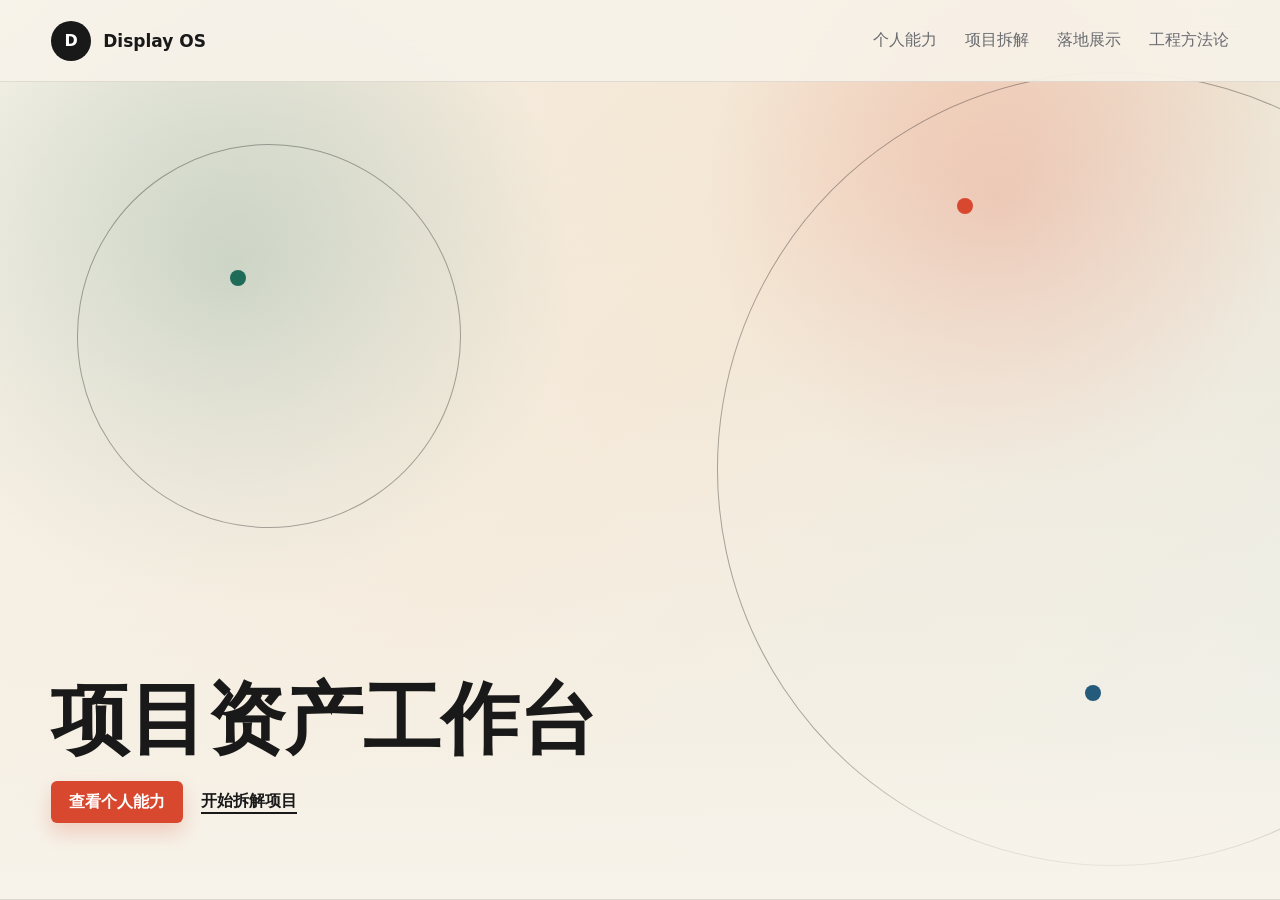
==== docs/index.html @ 60a7e574 "Update static showcase snapshot" ====
<!doctype html>
<html lang="zh-CN">
  <head>
    <meta charset="UTF-8" />
    <meta name="viewport" content="width=device-width, initial-scale=1.0" />
    <title>Display OS | 项目展示与 Idea 售卖系统</title>
    <link rel="stylesheet" href="./styles.css?v=0b2deafc6051" />
  </head>
  <body class="compact-kpi-mode">
    <header class="topbar">
      <a class="brand" href="#home" aria-label="Display OS 首页">
        <span class="brand-mark">D</span>
        <span>Display OS</span>
      </a>
      <nav class="nav" aria-label="主导航">
        <a href="#capabilities">个人能力</a>
        <a href="#analysis">项目拆解</a>
        <a href="#showcase">落地展示</a>
        <a href="#market" hidden aria-hidden="true" tabindex="-1">Idea 售价</a>
        <button class="nav-methodology-button" id="openMethodology" type="button">工程方法论</button>
      </nav>
      <div class="topbar-actions" aria-label="项目发布操作">
        <div class="topbar-publish-actions">
          <button class="ghost-button compact" id="updateCurrentProject" type="button" title="重新读取并分析当前项目">更新</button>
          <button class="primary-button compact" id="syncGithub" type="button" title="把已保存的公开项目同步到 GitHub Pages">同步 GitHub</button>
        </div>
        <span class="topbar-publish-status" id="publishSyncStatus" data-tone="neutral" role="status" aria-live="polite">待同步</span>
        <button class="ghost-button" id="loadDemo" type="button">载入精选项目</button>
      </div>
    </header>

    <main id="pageMain">
      <section class="hero" id="home">
        <div class="hero-media" aria-hidden="true">
          <div class="orbit orbit-one"></div>
          <div class="orbit orbit-two"></div>
          <div class="signal signal-a"></div>
          <div class="signal signal-b"></div>
          <div class="signal signal-c"></div>
        </div>
        <div class="hero-content">
          <h1>项目资产工作台</h1>
          <div class="hero-actions">
            <a class="primary-button" href="#capabilities">查看个人能力</a>
            <a class="text-link" href="#analysis">开始拆解项目</a>
          </div>
        </div>
      </section>

      <section class="capabilities" id="capabilities">
        <div class="capability-shell">
          <header class="capability-heading">
            <div>
              <p class="eyebrow">复杂业务 AI 工作流设计者</p>
              <h2>让 AI 进入真实业务流程，<br />并对结果负责</h2>
            </div>
            <div class="capability-intro">
              <p class="capability-principle">我关注的不是 AI 能不能做，而是它什么时候算真正完成、失败后怎么恢复、哪些判断必须留给人。</p>
            </div>
          </header>

          <div class="capability-layout">
            <div class="capability-grid" aria-label="个人核心能力">
              <article class="capability-card is-primary">
                <span class="capability-index">核心能力 01</span>
                <h3>识别并消灭“假完成”</h3>
                <p>不把接口成功、文件生成或模型返回，当成业务完成。</p>
                <div class="capability-change">
                  <strong>从“程序执行成功”推进到“业务结果可核验”。</strong>
                </div>
                <small class="capability-proof"><b>机制证据</b> ERP 平台回执 · PDD 对象核验 · RAG 来源与推断分层</small>
                <div class="capability-result"><span>结果</span><strong>结果可核验</strong></div>
              </article>
              <article class="capability-card">
                <span class="capability-index">核心能力 02</span>
                <h3>把失败变成可恢复状态</h3>
                <p>把异常定位到对象和阶段，保留已完成结果。</p>
                <div class="capability-change">
                  <strong>从“失败后重来”变成“只修复出错部分”。</strong>
                </div>
                <small class="capability-proof"><b>机制证据</b> PDD 失败对象续跑 · Reddit 失败队列 · LEX 阶段回查</small>
                <div class="capability-result"><span>结果</span><strong>局部恢复</strong></div>
              </article>
              <article class="capability-card">
                <span class="capability-index">核心能力 03</span>
                <h3>划清 AI 的责任边界</h3>
                <p>AI 给候选，规则做校验，高风险判断由人确认。</p>
                <div class="capability-change">
                  <strong>从“尽量自动化”变成“每类判断各负其责”。</strong>
                </div>
                <small class="capability-proof"><b>机制证据</b> Amazon 低证据拒判 · ERP 发布确认 · SolidWorks 参数复核</small>
                <div class="capability-result"><span>结果</span><strong>高风险人工兜底</strong></div>
              </article>
            </div>

            <aside class="self-review" aria-labelledby="selfReviewTitle">
              <p class="eyebrow">证据状态</p>
              <h3 id="selfReviewTitle">能力有依据，结论有边界</h3>
              <dl class="capability-boundaries">
                <div>
                  <dt>已验证</dt>
                  <dd>终态判断、来源追踪、局部恢复、人工门禁。</dd>
                </div>
                <div>
                  <dt>正在验证</dt>
                  <dd>长期运行稳定性、人工节省时间、外部用户使用结果。</dd>
                </div>
                <div>
                  <dt>不做主张</dt>
                  <dd>不把模型接入写成算法能力，不把系统实现写成商业成功。</dd>
                </div>
              </dl>
              <a class="capability-link" href="#showcase">查看三项能力对应的项目证据</a>
            </aside>
          </div>
        </div>
      </section>

      <section class="workspace" id="analysis">
        <div class="section-heading analysis-heading">
          <div>
            <h2>项目分析</h2>
          </div>
          <ol class="analysis-steps" aria-label="项目分析流程">
            <li class="is-active"><span>1</span>选择项目</li>
            <li><span>2</span>核对资料</li>
            <li><span>3</span>生成分析</li>
            <li><span>4</span>审阅结论</li>
          </ol>
        </div>
        <div class="analysis-grid">
          <form class="input-panel" id="analysisForm">
            <div class="input-panel-header">
                <h3>当前项目</h3>
                <span class="workflow-state is-pending visually-hidden" id="inputPanelState">待选择</span>
            </div>

            <section class="input-section">
              <div class="section-label-row">
                <label for="projectPath">项目来源</label>
              </div>
              <div class="inline-field">
                <div class="project-path-wrap required-control">
                  <input id="projectPath" name="projectPath" autocomplete="off" placeholder="项目目录" />
                  <span class="inline-required" aria-hidden="true">必填</span>
                  <button class="history-toggle" id="toggleProjectHistory" type="button" aria-label="选择历史项目">⌄</button>
                  <div class="project-history-menu" id="projectHistoryMenu" hidden></div>
                </div>
                <div class="project-source-actions" aria-label="项目操作">
                  <button class="ghost-button" id="newProject" type="button">新建</button>
                  <button class="primary-button compact" id="saveProject" type="button">保存项目</button>
                  <button class="ghost-button" id="readProject" type="button">读取项目</button>
                </div>
              </div>
              <p class="api-status visually-hidden" id="apiStatus" role="status" aria-live="polite">请选择项目目录或新建分析</p>
            </section>

            <section class="input-section">
              <div class="section-label-row">
                <label for="projectTitle">项目名称</label>
              </div>
              <div class="required-control project-title-control">
                <input id="projectTitle" name="projectTitle" placeholder="例如：PDD 店铺商品数据自动采集平台" />
                <span class="inline-required" aria-hidden="true">必填</span>
              </div>
            </section>

            <textarea id="projectSource" name="projectSource" hidden></textarea>

            <section class="input-section material-section">
              <div class="section-label-row">
                <label>项目封面图</label>
                <span class="field-badge is-optional">可选</span>
              </div>
              <div class="image-drop-zone paste-image-zone" id="inputImageDrop" data-image-scope="input" tabindex="0">
                <input id="projectImages" type="file" accept="image/*" multiple />
                <span class="upload-symbol" aria-hidden="true">＋</span>
                <strong>上传图片或粘贴截图</strong>
              </div>
              <div class="image-strip" id="inputImagePreview"></div>
            </section>

            <section class="input-section material-section">
              <div class="section-label-row">
                <label>补充项目材料</label>
                <span class="field-badge is-optional">可选</span>
              </div>
              <div class="material-upload-row">
                <label class="file-drop" for="projectFile">
                  <input id="projectFile" type="file" accept=".txt,.md,.srt,.vtt" />
                  <span>上传文本材料</span>
                </label>
                <span class="file-status visually-hidden" id="fileStatus" aria-live="polite">尚未添加补充材料</span>
              </div>
            </section>

            <section class="preflight-card" aria-live="polite">
              <div class="section-label-row">
                <h4>生成前检查</h4>
                <strong class="preflight-summary" id="preflightSummary">尚未就绪</strong>
              </div>
              <ul class="preflight-list" id="preflightList">
                <li class="is-pending" id="sourceReadyCheck"><span class="check-icon">1</span><span><strong>项目目录</strong><small>等待读取</small></span></li>
                <li class="is-pending" id="titleReadyCheck"><span class="check-icon">2</span><span><strong>项目名称</strong><small>等待填写</small></span></li>
                <li class="is-optional" id="evidenceReadyCheck"><span class="check-icon">3</span><span><strong>补充材料</strong><small>可选，不影响生成</small></span></li>
              </ul>
            </section>

            <div class="control-row">
              <button class="primary-button" id="generateButton" type="submit" disabled>开始生成项目分析</button>
            </div>
          </form>

          <aside class="output-panel" aria-live="polite">
            <div class="output-tabs" role="tablist" aria-label="拆解结果">
              <button class="tab active" type="button" data-tab="profile">画像</button>
              <button class="tab" type="button" data-tab="audit" hidden>证据审计</button>
              <button class="tab" type="button" data-tab="detail">详情</button>
              <button class="tab" type="button" data-tab="diagram">流程图</button>
              <button class="tab" type="button" data-tab="landing">落地页</button>
              <button class="tab" type="button" data-tab="brief" hidden aria-hidden="true" tabindex="-1">简介</button>
              <button class="tab" type="button" data-tab="promo">宣传</button>
              <button class="tab" type="button" data-tab="idea" hidden aria-hidden="true" tabindex="-1">售价</button>
            </div>
            <div class="tab-edit-actions" aria-label="当前模块编辑工具">
              <button class="ghost-button compact" id="editTab" type="button">编辑</button>
              <button class="primary-button compact" id="saveTab" type="button">保存</button>
            </div>
            <div class="tab-panel active" id="profile">
              <h3 id="profileTitle">项目画像</h3>
              <div class="profile-details">
                <p id="profilePositioning">待分析</p>
                <h4>用户原来遇到的问题</h4>
                <ul id="profileProblem">
                  <li>待分析</li>
                </ul>
                <h4>谁在这条任务链上使用</h4>
                <ul id="profileUsers">
                  <li>待分析</li>
                </ul>
                <h4>用户任务主线</h4>
                <ol id="profileWorkflow">
                  <li>待分析</li>
                </ol>
                <h4>核心差异</h4>
                <ul id="profileModules">
                  <li>待分析</li>
                </ul>
                <h4>成熟度与项目边界</h4>
                <ul id="profileDecisions">
                  <li>待分析</li>
                </ul>
              </div>
             </div>
            <div class="tab-panel" id="audit" hidden>
              <div class="read-summary" id="readSummary" aria-live="polite">
                <span class="read-summary-state" id="readSummaryState">等待读取项目</span>
                <strong id="readSummaryHeadline">待读取</strong>
                <span id="readSummaryRisk">暂无异常</span>
                <div class="read-summary-metrics" aria-label="项目资料摘要">
                  <span><strong id="readSummaryFiles">0</strong><small>已读取资料</small></span>
                  <span><strong id="readSummaryArtifacts">0</strong><small>待核验材料</small></span>
                  <span><strong id="readSummaryGrowth">0</strong><small>关联复盘资料</small></span>
                </div>
              </div>
              <div class="panel-title-row">
                <div>
                  <h3>证据审计</h3>
                  <p id="auditHeadline">尚未读取项目目录，暂时没有可验证证据。</p>
                </div>
                <span class="audit-state is-risk" id="auditState">等待读取项目</span>
              </div>
              <div class="audit-mode"><span>当前分析方式</span><strong id="analysisMode">尚未读取项目</strong></div>
              <div class="audit-stats" id="auditStats"></div>
              <section class="audit-section">
                <h4>已确认内容</h4>
                <ul id="auditConfirmed"><li>请先读取项目。</li></ul>
              </section>
              <section class="audit-section audit-risk-section">
                <h4>未验证与风险</h4>
                <ul id="auditLimitations"><li>尚未建立文件证据链。</li></ul>
              </section>
              <section class="audit-next-action">
                <span>下一步</span>
                <strong id="auditNextAction">输入项目路径并点击“读取项目”。</strong>
              </section>
              <details class="audit-details">
                <summary>查看证据来源与待解析交付物</summary>
                <h4>证据台账</h4>
                <div class="audit-evidence-list" id="auditEvidenceLedger"></div>
                <h4>待解析交付物</h4>
                <ul id="auditArtifacts"><li>暂无待解析交付物</li></ul>
              </details>
            </div>
            <div class="tab-panel" id="detail">
              <h3 id="detailTitle">完整项目介绍</h3>
              <div class="detail-article" id="detailArticle"></div>
            </div>
            <div class="tab-panel" id="diagram">
              <h3>运行机制与支撑关系</h3>
              <div class="diagram-list" id="diagramList"></div>
            </div>
            <div class="tab-panel" id="landing">
              <h3 id="landingTitle">PDD 店铺商品数据自动采集平台</h3>
              <p id="landingText">一个把 PDD 店铺商品采集从脚本执行升级为可视化任务平台的项目，覆盖登录确认、商品列表、详情 SKU、OCR 价格识别、Excel 模板交付和任务审计。</p>
              <ul id="landingBullets">
                <li>把人工登录、页面跳转、视觉定位和 OCR 识别纳入可暂停、可恢复的任务流</li>
                <li>通过 FastAPI、SQLite 队列和 JSONL 日志，把本地采集能力包装成可调用服务</li>
                <li>可继续包装成电商数据采集执行包、工作台模板或简历项目案例</li>
              </ul>
              <section class="landing-project-media" id="landingProjectMedia" aria-label="项目截图" hidden>
                <h4>项目截图</h4>
                <div class="landing-project-images" id="landingProjectImages"></div>
              </section>
            </div>
            <div class="tab-panel" id="brief" hidden>
              <h3>项目简介</h3>
              <p id="briefText">我围绕 PDD 店铺商品采集场景，设计了一个本地可视化任务平台，把登录确认、商品列表定位、详情 SKU 采集、OCR 价格识别和 Excel 模板导出串成可观察、可恢复、可审计的流程。</p>
            </div>
            <div class="tab-panel" id="promo">
              <div class="panel-title-row">
                <h3>宣传素材结构</h3>
                <button class="primary-button compact-action" id="generateShowcase" type="button">生成展示</button>
              </div>
              <div class="promo-flow" id="promoFlow" aria-label="宣传表达逻辑图"></div>
              <ol id="promoList" class="promo-structured-list"></ol>
            </div>
            <div class="tab-panel" id="idea" hidden>
              <div class="panel-title-row commercial-title-row">
                <div>
                  <span class="commercial-kicker">售价策略</span>
                  <h3 id="paidIdeaName">PDD 可视化采集工作台交付包</h3>
                </div>
                <button class="primary-button compact-action" id="generatePricing" type="button">生成定价</button>
              </div>
              <div class="commercial-summary-grid">
                <article class="is-primary">
                  <span>主推售价</span>
                  <strong id="paidIdeaPriceValue">¥1,999</strong>
                  <small id="paidIdeaPrice">体验 ¥499｜标准 ¥1,999</small>
                </article>
                <article>
                  <span>目标毛利</span>
                  <strong id="paidIdeaMargin">70%–85%</strong>
                </article>
                <article>
                  <span>直接边际成本</span>
                  <strong id="paidIdeaMarginalCost">≤ ¥600/单</strong>
                </article>
                <article>
                  <span>回本逻辑</span>
                  <strong id="paidIdeaBreakEven">2–3 单</strong>
                </article>
              </div>
              <div class="commercial-next-action is-primary">
                <strong>下一步</strong>
                <span id="paidIdeaNextAction">先用 ¥499 体验诊断成交 3 单，记录每单真实成本，再调整标准交付报价。</span>
              </div>
              <section class="commercial-box commercial-metrics-section">
                <div class="panel-title-row compact">
                  <h4>套餐价格</h4>
                </div>
                <div class="commercial-tier-list" id="paidIdeaTiers"></div>
              </section>
              <section class="commercial-box commercial-metrics-section">
                <div class="panel-title-row compact">
                  <h4>成本拆解</h4>
                </div>
                <div class="commercial-cost-grid" id="paidIdeaCosts"></div>
              </section>
            </div>
          </aside>
        </div>
      </section>

      <section class="showcase" id="showcase">
        <div class="section-heading showcase-heading">
          <div>
            <h2>落地展示</h2>
          </div>
          <div class="showcase-actions" aria-label="落地展示操作">
            <button class="primary-button compact-action" id="openDemandAnalysis" type="button">需求</button>
            <button class="ghost-button compact-action" id="toggleHiddenWorks" type="button" aria-pressed="false">显示隐藏项目</button>
            <button class="ghost-button compact-action" id="hideShowcase" type="button">隐藏区域</button>
          </div>
        </div>
        <div class="project-rail" id="projectRail"></div>
        <section class="market inline-market showcase-pricing-template" id="market" aria-label="售价方案" hidden>
          <div class="pricing-grid" id="pricingGrid"></div>
        </section>
        <button class="ghost-button showcase-restore" id="showShowcase" type="button" hidden>显示落地展示</button>
      </section>
    </main>

    <div class="pricing-modal" id="pricingModal" hidden>
      <div class="pricing-modal-backdrop" data-close-pricing></div>
      <article class="pricing-modal-card" role="dialog" aria-modal="true" aria-labelledby="pricingModalTitle">
        <button class="pricing-modal-close" type="button" data-close-pricing>×</button>
        <div class="pricing-modal-hero">
          <span class="discount-pill" id="pricingModalDiscount">节省50%</span>
          <div class="pricing-modal-art" id="pricingModalArt">Display OS</div>
        </div>
        <div class="pricing-modal-body">
          <h2 id="pricingModalTitle">付费模块</h2>
          <p id="pricingModalDescription"></p>
          <div class="modal-price-row">
            <div>
              <span>价格</span>
              <strong id="pricingModalPrice">¥0</strong>
              <s id="pricingModalCompare"></s>
            </div>
            <span class="save-pill" id="pricingModalSave">限时优惠</span>
          </div>
          <ul id="pricingModalItems"></ul>
          <div class="modal-action-row">
            <button class="primary-button wide" type="button">添加到购物车</button>
            <button class="ghost-button wide" type="button">立即购买</button>
          </div>
        </div>
      </article>
    </div>

    <div class="demand-modal" id="demandModal" hidden>
      <div class="demand-modal-backdrop" data-close-demand></div>
      <article class="demand-modal-card" role="dialog" aria-modal="true" aria-labelledby="demandModalTitle">
        <header class="demand-modal-header">
          <div>
            <p class="eyebrow">岗位匹配</p>
            <h2 id="demandModalTitle">岗位 JD 匹配</h2>
          </div>
          <button class="pricing-modal-close" type="button" data-close-demand aria-label="关闭需求分析">×</button>
        </header>

        <div class="demand-modal-body">
          <section class="demand-input-panel">
            <label for="jobDemandInput">粘贴公司岗位 JD</label>
            <textarea id="jobDemandInput" placeholder="粘贴岗位职责、任职要求、加分项等内容。"></textarea>
            <div class="demand-action-row">
              <button class="primary-button compact-action" id="analyzeJobDemand" type="button">分析</button>
              <button class="ghost-button compact-action" id="fillDemandSample" type="button">示例</button>
            </div>
          </section>

          <section class="demand-result-panel" id="demandEmptyState">
            <h3>等待 JD 分析</h3>
            <p class="demand-empty-message" id="demandEmptyStateMessage" aria-live="polite" hidden></p>
          </section>

          <section class="demand-result-panel" id="demandResult" hidden>
            <div class="skill-link-card" id="demandSkillLink">
              <span>分析框架</span>
              <strong>证据校准 + 岗位匹配</strong>
              <span class="demand-skill-sources" id="demandSkillSources">岗位技能待确认</span>
              <p id="demandSkillStatus">准备加载证据链分析 Skill。</p>
            </div>

            <div class="demand-score-row">
              <div>
                <span>综合匹配度（证据校准）</span>
                <strong id="demandMatchScore">0%</strong>
                <span class="demand-analysis-mode" id="demandAnalysisMode">分析方式待确认</span>
              </div>
              <p id="demandScoreChange">暂无历史对比，本次结果会用于下次比较。</p>
            </div>

            <div class="demand-diagnosis" id="demandDiagnosis"></div>

            <div class="demand-score-grid">
              <article>
                <span>关键词覆盖</span>
                <strong id="keywordCoverageScore">0%</strong>
                <p>JD 文字层面的能力覆盖。</p>
              </article>
              <article>
                <span>真实经历匹配</span>
                <strong id="experienceMatchScore">0%</strong>
                <p>项目和简历证据能证明多少。</p>
              </article>
              <article>
                <span>面试可验证度</span>
                <strong id="interviewReadyScore">0%</strong>
                <p>被深问时是否站得住。</p>
              </article>
            </div>

            <div class="demand-summary-grid">
              <article>
                <h3>岗位本质</h3>
                <p id="roleEssence"></p>
              </article>
              <article>
                <h3>硬性门槛</h3>
                <ul id="demandNeedList"></ul>
              </article>
              <article>
                <h3>可包装优势</h3>
                <ul id="demandStrengthList"></ul>
              </article>
              <article>
                <h3>硬缺口</h3>
                <ul id="demandWeaknessList"></ul>
              </article>
              <article>
                <h3>高级要求</h3>
                <ul id="advancedNeedList"></ul>
              </article>
              <article>
                <h3>加分项</h3>
                <ul id="bonusNeedList"></ul>
              </article>
            </div>

            <div class="demand-section">
              <h3>简历证据映射</h3>
              <div class="evidence-map" id="evidenceMap"></div>
            </div>

            <div>
              <h3 class="demand-subtitle">项目升级建议</h3>
              <div class="demand-project-list" id="demandProjectAdvice"></div>
            </div>

            <div class="demand-section">
              <h3>面试追问风险</h3>
              <div class="risk-question-list" id="riskQuestionList"></div>
            </div>

            <div class="demand-section">
              <h3>项目组合策略</h3>
              <div class="portfolio-strategy-list" id="portfolioStrategyList"></div>
            </div>

            <div class="truth-warning">
              <h3>禁止虚构提醒</h3>
              <p id="truthWarningText"></p>
            </div>

            <div class="resume-reference-panel" id="resumeReferencePanel" hidden>
              <h3>简历项目介绍参考</h3>
              <p>只有证据足够时才建议进入简历整理。以下只列关键板块和关键信息，不能替代你对真实经历、指标和上线范围的确认。</p>
              <div id="resumeReferenceList"></div>
            </div>
          </section>
        </div>
      </article>
    </div>

    <section class="methodology-page" id="methodologyPage" aria-labelledby="methodologyTitle" hidden>
      <header class="methodology-topbar">
        <div class="methodology-title-group"><div><span class="methodology-eyebrow">DECISION PLAYBOOK</span><h2 id="methodologyTitle">工程方法论</h2></div><span class="methodology-topbar-badge">案例化方法</span></div>
        <button class="ghost-button methodology-close" id="closeMethodology" type="button">返回工作台</button>
      </header>
      <div class="methodology-shell">
        <aside class="methodology-index" aria-label="工程方法论目录">
          <div class="methodology-index-heading"><span>8 项可复用方法</span><strong>问题重构 · 架构取舍 · 证据边界</strong></div>
          <button class="methodology-index-button is-active" type="button" data-methodology-target="all"><span>00</span><strong>方法总览</strong></button>
          <button class="methodology-index-button" type="button" data-methodology-target="method-1"><span>01</span><strong>终态建模</strong></button>
          <button class="methodology-index-button" type="button" data-methodology-target="method-2"><span>02</span><strong>负样本记忆</strong></button>
          <button class="methodology-index-button" type="button" data-methodology-target="method-3"><span>03</span><strong>证据准入</strong></button>
          <button class="methodology-index-button" type="button" data-methodology-target="method-4"><span>04</span><strong>语义执行解耦</strong></button>
          <button class="methodology-index-button" type="button" data-methodology-target="method-5"><span>05</span><strong>异常对象化</strong></button>
          <button class="methodology-index-button" type="button" data-methodology-target="method-6"><span>06</span><strong>风险分级授权</strong></button>
          <button class="methodology-index-button" type="button" data-methodology-target="method-7"><span>07</span><strong>反证驱动洞察</strong></button>
          <button class="methodology-index-button" type="button" data-methodology-target="method-8"><span>08</span><strong>经验规则化</strong></button>
        </aside>
        <div class="methodology-content" id="methodologyContent" tabindex="-1">
          <section class="methodology-hero-card" data-methodology-overview>
            <div class="methodology-hero-copy"><span class="methodology-kicker">DECISION METHODS</span><h3>关键决策方法</h3><p>从真实项目的问题重构、架构取舍与验证结果中提炼。</p></div>
          </section>
          <div class="methodology-grid">
            <article class="methodology-card" id="method-1" data-methodology-card>
              <header class="methodology-card-header"><div><span class="methodology-number">01</span><span class="methodology-status">业务终态</span></div><h3>业务终态建模</h3></header>
              <p class="methodology-summary">以在线可售反推发布状态与回查链路。</p>
              <div class="methodology-overview-proof"><strong>跨境 ERP 商品发布</strong><em>已落地</em></div>
              <div class="methodology-case-detail">
                <blockquote class="methodology-judgment"><span>关键决策</span><strong>接口受理仅表示过程完成，不关闭发布任务。</strong></blockquote>
                <div class="methodology-story"><div><span>问题</span><p>文件或接口成功后，商品仍可能未上线或不可售。</p></div><div><span>调整</span><p>拆分提交、受理、审核、上线与可售，并保留阶段证据。</p></div><div><span>结果</span><p>异常可定位到具体商品和失败阶段。</p></div></div>
                <div class="methodology-architecture"><span>状态重构</span><div><b>旧</b><i>文件生成 / 接口返回</i><strong>→ 技术成功</strong></div><div><b>新</b><i>提交 → 受理 → 审核 → 上线</i><strong>→ 在线可售</strong></div></div>
                <div class="methodology-method"><div><span>证据边界</span><p>状态与回查机制已有项目证据；可售率提升尚无完整对照。</p></div><div><span>适用场景</span><p>履约、到账、内容发布、工程建模与数据同步。</p></div></div>
              </div>
              <button class="methodology-card-open" type="button" data-methodology-open="method-1">案例 →</button>
            </article>
            <article class="methodology-card" id="method-2" data-methodology-card>
              <header class="methodology-card-header"><div><span class="methodology-number">02</span><span class="methodology-status">候选决策</span></div><h3>负样本记忆</h3></header>
              <p class="methodology-summary">记录否决原因，持续收敛候选空间。</p>
              <div class="methodology-overview-proof"><strong>跨境选品 Agent</strong><em>已运行</em></div>
              <div class="methodology-case-detail">
                <blockquote class="methodology-judgment"><span>关键决策</span><strong>人工否决是决策资产，不是操作噪声。</strong></blockquote>
                <div class="methodology-story"><div><span>问题</span><p>淘汰候选在下一轮重复出现，人工判断无法积累。</p></div><div><span>调整</span><p>保存否决原因与搜索游标，按结构、价格和评论逐层筛选。</p></div><div><span>结果</span><p>支持阶段续查，避免从首屏重复搜索。</p></div></div>
                <div class="methodology-architecture"><span>检索重构</span><div><b>旧</b><i>重新搜索</i><strong>→ 重复候选</strong></div><div><b>新</b><i>规则过滤 → 人工否决</i><strong>→ 记忆原因并续查</strong></div></div>
                <div class="methodology-method"><div><span>证据边界</span><p>续查与阶段产物已有运行记录；候选有效率仍需统一标注。</p></div><div><span>适用场景</span><p>招聘筛选、供应商评估、内容审核与销售线索。</p></div></div>
              </div>
              <button class="methodology-card-open" type="button" data-methodology-open="method-2">案例 →</button>
            </article>
            <article class="methodology-card" id="method-3" data-methodology-card>
              <header class="methodology-card-header"><div><span class="methodology-number">03</span><span class="methodology-status">分析准入</span></div><h3>证据准入控制</h3></header>
              <p class="methodology-summary">数据完整性不足时阻断正式分析。</p>
              <div class="methodology-overview-proof"><strong>Amazon 评论洞察</strong><em>已实现</em></div>
              <div class="methodology-case-detail">
                <blockquote class="methodology-judgment"><span>关键决策</span><strong>证据不足时，系统拒绝输出正式结论。</strong></blockquote>
                <div class="methodology-story"><div><span>问题</span><p>程序完成不代表评论样本完整。</p></div><div><span>调整</span><p>采集后先识别登录、限流、验证码与数据缺口。</p></div><div><span>结果</span><p>证据不足时保存现场、标记缺口并阻断分析。</p></div></div>
                <div class="methodology-architecture"><span>准入门禁</span><div><b>完整</b><i>采集 → 完整性校验</i><strong>→ 允许分析</strong></div><div><b>不足</b><i>保存现场 → 标记缺口</i><strong>→ 暂停 / 转人工</strong></div></div>
                <div class="methodology-method"><div><span>证据边界</span><p>门禁与警告已有实现记录；评论覆盖仍受平台可见范围限制。</p></div><div><span>适用场景</span><p>RAG、OCR、财务审核、市场研究与图纸解析。</p></div></div>
              </div>
              <button class="methodology-card-open" type="button" data-methodology-open="method-3">案例 →</button>
            </article>
            <article class="methodology-card" id="method-4" data-methodology-card>
              <header class="methodology-card-header"><div><span class="methodology-number">04</span><span class="methodology-status">工程执行</span></div><h3>语义—执行解耦</h3></header>
              <p class="methodology-summary">AI生成可审查规格，确定性工具负责执行。</p>
              <div class="methodology-overview-proof"><strong>AI 辅助工程设计工作台</strong><em>已实现</em></div>
              <div class="methodology-case-detail">
                <blockquote class="methodology-judgment"><span>关键决策</span><strong>模型不直接操作 SolidWorks，先交付可审查规格。</strong></blockquote>
                <div class="methodology-story"><div><span>问题</span><p>草图存在尺寸缺失与关系歧义，直接执行难以定位责任。</p></div><div><span>调整</span><p>拆分语义规格与执行任务，增加规则校验和人工确认。</p></div><div><span>结果</span><p>失败可定位到输入、规格、命令或现场环境。</p></div></div>
                <div class="methodology-architecture methodology-architecture--pipeline"><span>双层契约</span><div><b>语义规格</b><i>草图 / 图片 / 语言</i><strong>→ 可审查工程规格</strong></div><div><b>执行任务</b><i>规则校验 / 人工确认</i><strong>→ SolidWorks 建模</strong></div></div>
                <div class="methodology-method"><div><span>证据边界</span><p>规格与执行任务已有实现；复杂装配成功率仍需样本评测。</p></div><div><span>适用场景</span><p>CAD、财务记账、数据库修改、商品发布与工业控制。</p></div></div>
              </div>
              <button class="methodology-card-open" type="button" data-methodology-open="method-4">案例 →</button>
            </article>
            <article class="methodology-card" id="method-5" data-methodology-card>
              <header class="methodology-card-header"><div><span class="methodology-number">05</span><span class="methodology-status">异常治理</span></div><h3>异常对象化</h3></header>
              <p class="methodology-summary">按影响、责任与恢复路径组织异常。</p>
              <div class="methodology-overview-proof"><strong>跨境 ERP 异常中心</strong><em>53 / 90 已处理</em></div>
              <div class="methodology-case-detail">
                <blockquote class="methodology-judgment"><span>关键决策</span><strong>异常中心服务业务恢复，而非日志展示。</strong></blockquote>
                <div class="methodology-story"><div><span>问题</span><p>错误码无法说明影响对象、严重程度与处理责任。</p></div><div><span>调整</span><p>按对象、阶段、影响、资格、责任与动作组织异常。</p></div><div><span>结果</span><p>一次处理中修复 53 / 90 条，待办收敛至 37 条。</p></div></div>
                <div class="methodology-architecture"><span>对象模型</span><div><b>定位</b><i>受影响商品 + 失败阶段</i><strong>→ 判断影响与资格</strong></div><div><b>恢复</b><i>责任人 + 修复动作</i><strong>→ 从失败阶段续跑</strong></div></div>
                <div class="methodology-method"><div><span>证据边界</span><p>53 / 90 为单次处置数据，不代表长期自动修复率。</p></div><div><span>适用场景</span><p>审批流、批量任务、数据治理、内容审核与供应链。</p></div></div>
              </div>
              <button class="methodology-card-open" type="button" data-methodology-open="method-5">案例 →</button>
            </article>
            <article class="methodology-card" id="method-6" data-methodology-card>
              <header class="methodology-card-header"><div><span class="methodology-number">06</span><span class="methodology-status">AI 治理</span></div><h3>风险分级授权</h3></header>
              <p class="methodology-summary">按证据强度与可恢复能力逐级开放权限。</p>
              <div class="methodology-overview-proof"><strong>ERP × 选品 × RAG × 工程设计</strong><em>框架已形成</em></div>
              <div class="methodology-case-detail">
                <blockquote class="methodology-judgment"><span>关键决策</span><strong>AI 权限由单步风险决定，不由平均准确率决定。</strong></blockquote>
                <div class="methodology-story"><div><span>问题</span><p>单一准确率无法衡量错误损失与自动执行资格。</p></div><div><span>调整</span><p>按风险、证据、失败样本与回滚能力分级评测。</p></div><div><span>结果</span><p>高风险字段保留人工确认，低风险场景逐级开放。</p></div></div>
                <div class="methodology-permission-ladder" aria-label="AI权限随证据升级"><span>离线只读</span><i>→</i><span>在线影子</span><i>→</i><span>人工确认</span><i>→</i><span>受限自动</span><i>→</i><strong>业务回查</strong></div>
                <div class="methodology-method"><div><span>证据边界</span><p>分阶段机制已形成；接受率、拒绝率与回滚率仍需积累。</p></div><div><span>适用场景</span><p>业务写入、财务处理、平台发布与专业工具执行。</p></div></div>
              </div>
              <button class="methodology-card-open" type="button" data-methodology-open="method-6">案例 →</button>
            </article>
            <article class="methodology-card" id="method-7" data-methodology-card>
              <header class="methodology-card-header"><div><span class="methodology-number">07</span><span class="methodology-status">用户洞察</span></div><h3>反证驱动洞察</h3></header>
              <p class="methodology-summary">以支持证据、反对证据和适用边界约束主张。</p>
              <div class="methodology-overview-proof"><strong>Reddit 用户洞察与 RAG</strong><em>待补评测</em></div>
              <div class="methodology-case-detail">
                <blockquote class="methodology-judgment"><span>关键决策</span><strong>高频声音不等于普遍需求，主张必须经受反证。</strong></blockquote>
                <div class="methodology-story"><div><span>问题</span><p>普通 RAG 容易把相似帖子总结为用户共识。</p></div><div><span>调整</span><p>主张同时保留支持、反对、人群、场景与证据强度。</p></div><div><span>设计结果</span><p>存在冲突时，结论降级为场景假设或待验证机会。</p></div></div>
                <div class="methodology-architecture"><span>主张单元</span><div><b>证据</b><i>支持 + 反对</i><strong>→ 判断强度</strong></div><div><b>边界</b><i>人群 + 场景 + 冲突</i><strong>→ 假设 / 待验证</strong></div></div>
                <div class="methodology-method"><div><span>证据边界</span><p>当前属于方法设计；反例样本与人工一致率仍需补齐。</p></div><div><span>适用场景</span><p>市场研究、需求优先级、舆情、竞品与战略分析。</p></div></div>
              </div>
              <button class="methodology-card-open" type="button" data-methodology-open="method-7">案例 →</button>
            </article>
            <article class="methodology-card" id="method-8" data-methodology-card>
              <header class="methodology-card-header"><div><span class="methodology-number">08</span><span class="methodology-status">工程协作</span></div><h3>经验规则化</h3></header>
              <p class="methodology-summary">将项目复盘转为可执行规则与验收门禁。</p>
              <div class="methodology-overview-proof"><strong>跨项目 AI 协作基础设施</strong><em>持续复用</em></div>
              <div class="methodology-case-detail">
                <blockquote class="methodology-judgment"><span>关键决策</span><strong>对话只有转化为规则与验收标准，才能被复用。</strong></blockquote>
                <div class="methodology-story"><div><span>问题</span><p>上下文丢失、双机差异与版本覆盖导致重复犯错。</p></div><div><span>调整</span><p>分离项目事实、个人判断、通用规则与验证证据。</p></div><div><span>结果</span><p>归档、成长档案、Skill 与交付门禁形成分层机制。</p></div></div>
                <div class="methodology-architecture methodology-architecture--pipeline"><span>资产分层</span><div><b>项目事实</b><i>变更 / 原因 / 证据</i><strong>→ 成长判断</strong></div><div><b>复用资产</b><i>规则 / 边界 / 步骤</i><strong>→ 验收门禁</strong></div></div>
                <div class="methodology-method"><div><span>证据边界</span><p>规则已跨项目复用；长期效率与缺陷变化尚无统一基线。</p></div><div><span>适用场景</span><p>个人 AI 开发、团队协作、FDE 交付与知识治理。</p></div></div>
              </div>
              <button class="methodology-card-open" type="button" data-methodology-open="method-8">案例 →</button>
            </article>
          </div>
        </div>
      </div>
    </section>

    <footer class="footer">
      <span>Display OS</span>
    </footer>
    <script src="./static-runtime.js?v=0b2deafc6051"></script>
    <script src="./script.js?v=0b2deafc6051"></script>
  </body>
</html>
---- docs/styles.css ----
:root {
  color-scheme: light;
  --ink: #191919;
  --muted: #686b70;
  --line: #d9d7d0;
  --paper: #f7f3ea;
  --panel: #fffaf0;
  --accent: #d7482f;
  --accent-dark: #8d2b1d;
  --green: #1e6b58;
  --blue: #245a7a;
  --shadow: 0 18px 55px rgba(45, 38, 27, 0.14);
  --workspace-panel-height: clamp(620px, calc(100vh - 148px), 760px);
  font-family:
    Inter, "Microsoft YaHei", "PingFang SC", "Segoe UI", system-ui, sans-serif;
}

* {
  box-sizing: border-box;
}

html {
  scroll-behavior: smooth;
}

body {
  margin: 0;
  color: var(--ink);
  background: var(--paper);
}

[hidden] {
  display: none !important;
}

button,
input,
select,
textarea {
  font: inherit;
}

.topbar {
  position: sticky;
  top: 0;
  z-index: 10;
  display: flex;
  align-items: center;
  justify-content: space-between;
  gap: 24px;
  min-height: 72px;
  padding: 16px clamp(18px, 4vw, 52px);
  border-bottom: 1px solid rgba(25, 25, 25, 0.1);
  background: rgba(247, 243, 234, 0.88);
  backdrop-filter: blur(18px);
}

.brand,
.nav a,
.text-link {
  color: inherit;
  text-decoration: none;
}

.brand {
  display: inline-flex;
  align-items: center;
  gap: 10px;
  font-weight: 800;
}

.brand-mark {
  display: grid;
  width: 36px;
  height: 36px;
  place-items: center;
  color: #fff;
  border-radius: 50%;
  background: var(--ink);
}

.nav {
  display: flex;
  align-items: center;
  gap: 22px;
  color: var(--muted);
  font-size: 14px;
}

.nav-methodology-button { padding: 0; color: inherit; border: 0; background: transparent; cursor: pointer; font: inherit; }
.nav-methodology-button:hover, .nav-methodology-button:focus-visible { color: var(--ink); }

.topbar-actions,
.topbar-publish-actions {
  display: flex;
  align-items: center;
  gap: 8px;
}

.topbar-actions {
  margin-left: auto;
}

.topbar-publish-status {
  min-width: 58px;
  color: var(--muted);
  font-size: 12px;
  font-weight: 800;
  text-align: right;
  white-space: nowrap;
}

.topbar-publish-status[data-tone="ok"] {
  color: #16734b;
}

.topbar-publish-status[data-tone="error"] {
  color: #b33227;
}

.topbar-publish-status[data-tone="running"] {
  color: #9b5c13;
}

.ghost-button,
.primary-button {
  min-height: 42px;
  border: 0;
  border-radius: 6px;
  cursor: pointer;
  font-weight: 800;
}

.ghost-button {
  padding: 0 16px;
  color: var(--ink);
  background: transparent;
  border: 1px solid var(--line);
}

.ghost-button.compact {
  min-height: 36px;
  padding: 0 12px;
}

.primary-button {
  display: inline-grid;
  place-items: center;
  padding: 0 18px;
  color: #fff;
  background: var(--accent);
  text-decoration: none;
  box-shadow: 0 10px 20px rgba(215, 72, 47, 0.22);
}

.primary-button:disabled {
  cursor: progress;
  opacity: 0.72;
}

.primary-button:hover,
.ghost-button:hover {
  transform: translateY(-1px);
}

.hero {
  position: relative;
  min-height: calc(100vh - 72px);
  display: grid;
  align-items: end;
  overflow: hidden;
  padding: clamp(44px, 8vw, 96px) clamp(18px, 4vw, 52px);
  border-bottom: 1px solid var(--line);
  background:
    linear-gradient(rgba(247, 243, 234, 0.18), rgba(247, 243, 234, 0.92)),
    radial-gradient(circle at 18% 30%, rgba(30, 107, 88, 0.32), transparent 28%),
    radial-gradient(circle at 78% 22%, rgba(215, 72, 47, 0.3), transparent 24%),
    linear-gradient(135deg, #f7f3ea 0%, #f2dfc7 48%, #d8e5e1 100%);
}

.hero::after {
  content: "";
  position: absolute;
  inset: auto 0 0;
  height: 18vh;
  background: linear-gradient(transparent, var(--paper));
}

.hero-media {
  position: absolute;
  inset: 0;
  overflow: hidden;
}

.orbit {
  position: absolute;
  border: 1px solid rgba(25, 25, 25, 0.35);
  border-radius: 50%;
  transform: rotate(-12deg);
}

.orbit-one {
  width: 62vw;
  height: 62vw;
  right: -18vw;
  top: 8vh;
}

.orbit-two {
  width: 30vw;
  height: 30vw;
  left: 6vw;
  top: 16vh;
}

.signal {
  position: absolute;
  width: 16px;
  height: 16px;
  border-radius: 50%;
}

.signal-a {
  left: 18vw;
  top: 30vh;
  background: var(--green);
}

.signal-b {
  right: 24vw;
  top: 22vh;
  background: var(--accent);
}

.signal-c {
  right: 14vw;
  bottom: 22vh;
  background: var(--blue);
}

.hero-content {
  position: relative;
  z-index: 1;
  max-width: 980px;
}

.eyebrow {
  margin: 0 0 14px;
  color: var(--accent-dark);
  font-size: 12px;
  font-weight: 900;
  letter-spacing: 0;
  text-transform: uppercase;
}

h1,
h2,
h3,
p {
  margin-top: 0;
}

h1 {
  max-width: 920px;
  margin-bottom: 22px;
  font-size: clamp(42px, 8vw, 96px);
  line-height: 0.98;
}

.hero-copy {
  max-width: 760px;
  color: #3f3e3a;
  font-size: clamp(17px, 2vw, 22px);
  line-height: 1.7;
}

.hero-actions {
  display: flex;
  flex-wrap: wrap;
  align-items: center;
  gap: 18px;
  margin-top: 32px;
}

.text-link {
  font-weight: 800;
  border-bottom: 2px solid var(--ink);
}

.workspace,
.capabilities,
.showcase,
.market {
  padding: clamp(48px, 8vw, 96px) clamp(18px, 4vw, 52px);
}

.workspace {
  scroll-margin-top: 92px;
}

.capabilities {
  scroll-margin-top: 92px;
  background:
    radial-gradient(circle at 12% 10%, rgba(255, 120, 64, 0.13), transparent 28%),
    linear-gradient(145deg, #f7f2e9 0%, #fffdf8 54%, #eef3ef 100%);
}

.capability-shell {
  display: grid;
  gap: clamp(26px, 4vh, 42px);
  width: min(1440px, 100%);
  margin: 0 auto;
}

.capability-heading {
  display: grid;
  grid-template-columns: minmax(0, 1fr) minmax(380px, 0.82fr);
  gap: clamp(24px, 5vw, 72px);
  align-items: center;
}

.capability-heading h2 {
  max-width: 800px;
  margin-bottom: 0;
  font-size: clamp(40px, 4.1vw, 60px);
  line-height: 1.12;
  letter-spacing: -0.035em;
}

.capability-lead {
  margin: 0;
  color: #4d4a43;
  font-size: clamp(17px, 1.35vw, 19px);
  line-height: 1.72;
}

.capability-principle {
  margin: 0;
  border-left: 3px solid #d85e2d;
  padding-left: 16px;
  color: #1f2823;
  font-size: clamp(19px, 1.55vw, 22px);
  font-weight: 850;
  line-height: 1.6;
}

.capability-heading .eyebrow {
  font-size: 14px;
}

.capability-layout {
  display: grid;
  grid-template-columns: minmax(0, 2.15fr) minmax(280px, 0.54fr);
  gap: 18px;
  align-items: start;
  min-height: 0;
}

.capability-grid {
  display: grid;
  grid-template-columns: repeat(3, minmax(0, 1fr));
  gap: 14px;
}

.capability-card,
.self-review {
  border: 1px solid rgba(35, 34, 31, 0.12);
  border-radius: 20px;
  background: rgba(255, 255, 255, 0.76);
}

.capability-card {
  display: flex;
  flex-direction: column;
  position: relative;
  min-height: 360px;
  padding: clamp(22px, 2vw, 30px);
  overflow: hidden;
  box-shadow: 0 14px 36px rgba(52, 48, 40, 0.07);
}

.capability-card.is-primary {
  background: #202723;
  color: #fffdf8;
}

.capability-index {
  display: block;
  margin-bottom: 20px;
  color: #d85e2d;
  font-size: 13px;
  font-weight: 900;
  letter-spacing: 0.12em;
}

.capability-card h3 {
  margin-bottom: 12px;
  font-size: clamp(22px, 1.7vw, 27px);
  line-height: 1.25;
}

.self-review h3 {
  margin-bottom: 10px;
  font-size: 21px;
  line-height: 1.35;
}

.capability-card p,
.self-review > p {
  margin-bottom: 13px;
  color: #555149;
  font-size: 15px;
  line-height: 1.6;
}

.capability-card.is-primary p,
.capability-card.is-primary small,
.capability-card.is-primary .capability-result span {
  color: rgba(255, 253, 248, 0.76);
}

.capability-card small {
  display: block;
  border-top: 1px solid rgba(35, 34, 31, 0.1);
  padding-top: 14px;
  color: #777067;
  font-size: 13px;
  line-height: 1.65;
}

.capability-card small b {
  margin-right: 6px;
  color: #b64b25;
  font-weight: 900;
}

.capability-card.is-primary small {
  border-top-color: rgba(255, 253, 248, 0.13);
}

.capability-card.is-primary small b {
  color: #ff8a58;
}

.capability-change {
  margin: 0 0 17px;
}

.capability-change strong {
  display: block;
  color: #211f1c;
  font-size: 16px;
  line-height: 1.5;
}

.capability-card.is-primary .capability-change strong {
  color: #fffdf8;
}

.capability-result {
  display: flex;
  align-items: baseline;
  justify-content: space-between;
  gap: 12px;
  margin-top: auto;
  padding-top: 16px;
}

.capability-result span {
  color: #8a8177;
  font-size: 12px;
  font-weight: 900;
  letter-spacing: 0.12em;
}

.capability-result strong {
  color: #b64b25;
  font-size: 17px;
  line-height: 1.35;
}

.capability-card.is-primary .capability-result strong {
  color: #ff8a58;
}

.self-review {
  display: flex;
  flex-direction: column;
  padding: clamp(22px, 2.2vw, 28px);
  background: rgba(255, 253, 248, 0.72);
  box-shadow: 0 8px 22px rgba(52, 48, 40, 0.04);
}

.capability-boundaries {
  display: grid;
  gap: 0;
  margin: 14px 0 22px;
}

.capability-boundaries div {
  padding: 14px 0;
  border-top: 1px solid rgba(35, 34, 31, 0.12);
}

.capability-boundaries dt {
  margin-bottom: 5px;
  color: #b64b25;
  font-size: 12px;
  font-weight: 900;
  letter-spacing: 0.08em;
}

.capability-boundaries dd {
  margin: 0;
  color: #4f4b44;
  font-size: 14px;
  line-height: 1.6;
}

.capability-link {
  display: block;
  width: 100%;
  margin-top: auto;
  border: 1px solid rgba(35, 34, 31, 0.16);
  border-radius: 10px;
  padding: 12px 14px;
  background: transparent;
  color: #a9431f;
  font: inherit;
  font-size: 14px;
  font-weight: 850;
  text-align: left;
  text-decoration: none;
  cursor: pointer;
}

.capability-link::before {
  content: "›";
  margin-right: 8px;
}

.capability-link:hover {
  border-color: rgba(169, 67, 31, 0.4);
  background: rgba(216, 94, 45, 0.05);
}

.capability-evidence {
  margin-top: 18px;
  border-top: 1px solid rgba(35, 34, 31, 0.12);
  padding-top: 16px;
}

.capability-evidence summary {
  cursor: pointer;
  color: #a9431f;
  font-weight: 850;
}

.capability-evidence div {
  padding-top: 14px;
}

.capability-evidence h4 {
  margin: 10px 0 6px;
}

.capability-evidence p {
  margin: 0 0 10px;
  color: #5d584f;
  font-size: 15px;
  line-height: 1.65;
}

.section-heading {
  max-width: 780px;
  margin-bottom: 28px;
}

.showcase-heading {
  display: flex;
  max-width: none;
  align-items: flex-start;
  justify-content: space-between;
  gap: 18px;
}

.showcase-actions {
  display: flex;
  flex: 0 0 auto;
  align-items: center;
  gap: 8px;
}

.section-heading h2 {
  font-size: clamp(28px, 4vw, 52px);
  line-height: 1.08;
}

.analysis-grid,
.sales-layout {
  display: grid;
  grid-template-columns: minmax(0, 1.04fr) minmax(360px, 0.96fr);
  gap: 24px;
  align-items: start;
}

.analysis-grid {
  align-items: stretch;
}

.analysis-heading {
  display: flex;
  max-width: none;
  align-items: flex-end;
  justify-content: space-between;
  gap: 24px;
}

.analysis-heading h2 {
  margin-bottom: 0;
}

.analysis-steps {
  display: flex;
  flex-wrap: wrap;
  gap: 8px;
  margin: 0;
  padding: 0;
  list-style: none;
}

.analysis-steps li {
  display: inline-flex;
  align-items: center;
  gap: 6px;
  color: var(--muted);
  font-size: 12px;
  font-weight: 800;
  white-space: nowrap;
}

.analysis-steps span {
  display: grid;
  width: 22px;
  height: 22px;
  place-items: center;
  border: 1px solid var(--line);
  border-radius: 50%;
  background: #fffdf8;
  color: var(--muted);
  font-size: 11px;
}

.analysis-steps li.is-active {
  color: var(--ink);
}

.analysis-steps li.is-complete {
  color: var(--green);
}

.analysis-steps li.is-active span {
  border-color: var(--accent);
  background: var(--accent);
  color: #fff;
}

.analysis-steps li.is-complete span {
  border-color: var(--green);
  background: #e8fff0;
  color: var(--green);
}

.input-panel,
.output-panel,
.offer-panel {
  border: 1px solid var(--line);
  border-radius: 8px;
  background: var(--panel);
  box-shadow: var(--shadow);
}

.input-panel {
  display: grid;
  gap: 18px;
  min-height: var(--workspace-panel-height);
  height: auto;
  padding: 22px;
  overflow: visible;
}

.input-panel-header,
.section-label-row,
.material-upload-row,
.control-row {
  display: flex;
  align-items: center;
  justify-content: space-between;
  gap: 12px;
}

.input-panel-header {
  padding-bottom: 16px;
  border-bottom: 1px solid var(--line);
}

.input-panel-header h3 {
  margin: 0;
  font-size: 24px;
}

.input-section {
  display: grid;
  gap: 10px;
}

.section-label-row {
  align-items: flex-start;
}

.section-label-row label {
  display: block;
}

.section-label-row h4 {
  margin: 0;
  font-size: 16px;
}

.field-hint {
  margin: 4px 0 0;
  color: var(--muted);
  font-size: 12px;
  line-height: 1.55;
}

.field-hint-inline {
  margin-top: -4px;
}

.field-badge,
.workflow-state,
.preflight-summary {
  flex: 0 0 auto;
  padding: 5px 9px;
  border-radius: 999px;
  font-size: 12px;
  font-weight: 900;
}

.field-badge {
  color: var(--accent-dark);
  background: #fff0ea;
}

.field-badge.is-optional {
  color: var(--muted);
  background: #f0eee8;
}

.workflow-state,
.preflight-summary {
  color: #7e4d0d;
  background: #fff1cf;
}

.workflow-state.is-ready,
.preflight-summary.is-ready {
  color: #0c7446;
  background: #e8fff0;
}

.workflow-state.is-risk,
.preflight-summary.is-risk {
  color: #9c2d20;
  background: #ffe9e5;
}

.api-status {
  display: flex;
  align-items: center;
  min-height: 34px;
  margin: 0;
  padding: 8px 10px;
  border-radius: 6px;
  color: var(--muted);
  background: #f2efe7;
  font-size: 12px;
  line-height: 1.45;
}

.api-status[data-tone="ok"] {
  color: #0c7446;
  background: #e8fff0;
}

.api-status[data-tone="error"] {
  color: #9c2d20;
  background: #ffe9e5;
}

.api-status[data-tone="warning"] {
  color: #7e4d0d;
  background: #fff1cf;
}

.material-section {
  padding-top: 2px;
}

.upload-symbol {
  display: grid;
  width: 30px;
  height: 30px;
  place-items: center;
  margin-bottom: 6px;
  border: 1px solid var(--line);
  border-radius: 50%;
  color: var(--accent);
  font-size: 20px;
  line-height: 1;
}

.file-status {
  overflow: hidden;
  color: var(--muted);
  font-size: 12px;
  text-overflow: ellipsis;
  white-space: nowrap;
}

.preflight-card {
  padding: 14px;
  border: 1px solid var(--line);
  border-radius: 8px;
  background: #fffdf8;
}

.preflight-card .field-hint {
  margin-top: 3px;
}

.preflight-list {
  display: grid;
  grid-template-columns: repeat(3, minmax(0, 1fr));
  gap: 8px;
  margin: 12px 0 0;
  padding: 0;
  list-style: none;
}

.preflight-list li {
  display: flex;
  align-items: flex-start;
  gap: 8px;
  min-width: 0;
  padding: 10px;
  border: 1px solid var(--line);
  border-radius: 6px;
  color: var(--muted);
  background: #f7f3ea;
}

.preflight-list li.is-ready {
  border-color: rgba(30, 107, 88, 0.22);
  color: #0c7446;
  background: #e8fff0;
}

.preflight-list li.is-risk {
  border-color: rgba(161, 44, 28, 0.22);
  color: #9c2d20;
  background: #ffe9e5;
}

.preflight-list li.is-optional {
  color: var(--muted);
}

.check-icon {
  display: grid;
  flex: 0 0 auto;
  width: 20px;
  height: 20px;
  place-items: center;
  border-radius: 50%;
  background: #e8e3d9;
  color: var(--muted);
  font-size: 11px;
  font-weight: 900;
}

.preflight-list li.is-ready .check-icon {
  background: var(--green);
  color: #fff;
}

.preflight-list li.is-risk .check-icon {
  background: var(--accent);
  color: #fff;
}

.preflight-list strong,
.preflight-list small {
  display: block;
}

.preflight-list strong {
  color: inherit;
  font-size: 12px;
}

.preflight-list small {
  margin-top: 3px;
  color: inherit;
  font-size: 11px;
  line-height: 1.4;
}

label,
.field-label {
  color: #3d3b35;
  font-weight: 800;
}

.field-label {
  display: block;
  margin-bottom: 6px;
  font-size: 13px;
}

input,
select,
textarea {
  width: 100%;
  border: 1px solid var(--line);
  border-radius: 6px;
  color: var(--ink);
  background: #fffdf8;
  outline: none;
}

input,
select {
  min-height: 44px;
  padding: 0 12px;
}

textarea {
  min-height: 0;
  resize: none;
  padding: 12px;
  line-height: 1.6;
}

input:focus,
select:focus,
textarea:focus {
  border-color: var(--accent);
  box-shadow: 0 0 0 3px rgba(215, 72, 47, 0.13);
}

.control-row {
  display: flex;
  flex-wrap: wrap;
  gap: 12px;
  justify-content: space-between;
}

.inline-field {
  display: grid;
  grid-template-columns: minmax(0, 1fr) auto;
  gap: 12px;
}

.project-source-actions {
  display: flex;
  align-items: center;
  gap: 8px;
  white-space: nowrap;
}

.project-source-actions .ghost-button {
  min-width: 76px;
}

.visually-hidden {
  position: absolute !important;
  width: 1px !important;
  height: 1px !important;
  padding: 0 !important;
  margin: -1px !important;
  overflow: hidden !important;
  clip: rect(0, 0, 0, 0) !important;
  white-space: nowrap !important;
  border: 0 !important;
}

.api-status.is-visible {
  position: static !important;
  width: auto !important;
  height: auto !important;
  margin: 8px 0 0 !important;
  padding: 8px 10px !important;
  overflow: visible !important;
  clip: auto !important;
  white-space: normal !important;
  border: 1px solid rgba(39, 147, 104, 0.22) !important;
  border-radius: 8px !important;
  background: #effaf3 !important;
  color: #157347 !important;
  font-size: 12px;
  line-height: 1.45;
}

.api-status.is-visible[data-tone="error"] {
  border-color: rgba(205, 61, 42, 0.28) !important;
  background: #fff2ee !important;
  color: #a83224 !important;
}

.project-path-wrap {
  position: relative;
  min-width: 0;
}

.required-control {
  position: relative;
  min-width: 0;
}

.required-control > input {
  padding-right: 58px !important;
}

.project-path-wrap.required-control > input {
  padding-right: 94px !important;
}

.inline-required {
  position: absolute;
  top: 50%;
  right: 10px;
  z-index: 1;
  transform: translateY(-50%);
  padding: 4px 6px;
  border-radius: 999px;
  color: var(--accent-dark);
  background: #fff0ea;
  font-size: 11px;
  font-weight: 900;
  line-height: 1;
  pointer-events: none;
  white-space: nowrap;
}

.project-path-wrap .inline-required {
  right: 48px;
}

.history-toggle {
  position: absolute;
  top: 1px;
  right: 1px;
  width: 42px;
  min-height: 42px;
  border: 0;
  border-left: 1px solid var(--line);
  border-radius: 0 6px 6px 0;
  background: transparent;
  cursor: pointer;
  font-size: 16px;
  font-weight: 900;
}

.history-toggle:hover,
.history-toggle:focus {
  background: rgba(25, 25, 25, 0.04);
}

.project-history-menu {
  position: absolute;
  top: calc(100% + 6px);
  left: 0;
  right: 0;
  z-index: 20;
  max-height: 240px;
  overflow-y: auto;
  padding: 6px;
  border: 1px solid var(--line);
  border-radius: 8px;
  background: #fffdf8;
  box-shadow: 0 18px 42px rgba(25, 25, 25, 0.14);
}

.project-history-item {
  display: grid;
  grid-template-columns: minmax(0, 1fr) auto;
  align-items: stretch;
  width: 100%;
  border: 1px solid transparent;
  border-radius: 6px;
  color: var(--ink);
  background: transparent;
}

.project-history-item:hover,
.project-history-item.is-active {
  background: rgba(215, 72, 47, 0.08);
}

.project-history-item.is-active {
  border-left: 3px solid var(--accent);
}

.project-history-open {
  display: grid;
  gap: 2px;
  min-width: 0;
  padding: 10px 8px 10px 12px;
  border: 0;
  color: inherit;
  background: transparent;
  cursor: pointer;
  text-align: left;
}

.project-history-open:hover,
.project-history-open:focus-visible {
  color: var(--accent-dark, var(--accent));
}

.project-history-delete {
  align-self: center;
  width: 28px;
  height: 28px;
  margin-right: 5px;
  padding: 0;
  border: 0;
  border-radius: 50%;
  color: var(--muted);
  background: transparent;
  cursor: pointer;
  font-size: 20px;
  line-height: 1;
}

.project-history-delete:hover,
.project-history-delete:focus-visible {
  color: #a83224;
  background: rgba(215, 72, 47, 0.13);
}

.project-history-delete:disabled {
  cursor: wait;
  opacity: 0.55;
}

.project-history-title {
  font-weight: 900;
}

.project-history-path {
  overflow: hidden;
  color: var(--muted);
  font-size: 12px;
  text-overflow: ellipsis;
  white-space: nowrap;
}

.project-history-empty {
  padding: 12px;
  color: var(--muted);
  font-size: 13px;
}

.history-field {
  display: grid;
  gap: 6px;
}

.history-field span {
  color: var(--muted);
  font-size: 12px;
  font-weight: 800;
}

.file-drop {
  display: inline-grid;
  min-height: 42px;
  place-items: center;
  padding: 0 14px;
  border: 1px dashed var(--green);
  border-radius: 6px;
  cursor: pointer;
}

.file-drop input {
  position: absolute;
  width: 1px;
  height: 1px;
  opacity: 0;
}

.image-drop-zone {
  display: grid;
  min-height: 132px;
  place-content: center;
  justify-items: center;
  gap: 4px;
  padding: 0 14px;
  color: var(--muted);
  border: 1px dashed var(--line);
  border-radius: 6px;
  background: #fffdf8;
  cursor: pointer;
  font-size: 13px;
  font-weight: 800;
}

.image-drop-zone strong {
  color: var(--ink);
  font-size: 13px;
}

.image-drop-zone small {
  color: var(--muted);
  font-size: 11px;
  font-weight: 600;
}

.image-drop-zone:focus {
  border-color: var(--accent);
  box-shadow: 0 0 0 3px rgba(215, 72, 47, 0.13);
}

.paste-image-zone {
  outline: none;
}

.paste-image-zone.has-image {
  display: none;
}

.paste-image-zone:focus,
.image-strip[data-image-scope]:focus {
  border-color: var(--accent);
  box-shadow: 0 0 0 3px rgba(215, 72, 47, 0.13);
}

.image-drop-zone input,
.image-action input,
.image-scope-input {
  position: absolute;
  width: 1px;
  height: 1px;
  opacity: 0;
  pointer-events: none;
}

.image-strip {
  display: flex;
  flex-wrap: wrap;
  gap: 8px;
  min-height: 0;
}

.image-thumb {
  position: relative;
  width: 86px;
  margin: 0;
  border: 1px solid var(--line);
  border-radius: 6px;
  overflow: hidden;
  background: #fffdf8;
}

.image-remove {
  position: absolute;
  top: 6px;
  right: 6px;
  z-index: 2;
  display: grid;
  width: 26px;
  height: 26px;
  place-items: center;
  padding: 0;
  color: #fffdf8;
  border: 1px solid rgba(25, 25, 25, 0.18);
  border-radius: 999px;
  background: rgba(25, 25, 25, 0.72);
  cursor: pointer;
  font-size: 18px;
  font-weight: 900;
  line-height: 1;
}

.image-remove:hover,
.image-remove:focus {
  background: var(--accent);
}

.image-thumb img {
  display: block;
  width: 100%;
  aspect-ratio: 4 / 3;
  object-fit: cover;
}

.image-thumb figcaption {
  overflow: hidden;
  padding: 4px 6px;
  color: var(--muted);
  font-size: 11px;
  text-overflow: ellipsis;
  white-space: nowrap;
}

.image-strip.large-images {
  display: grid;
  grid-template-columns: repeat(auto-fit, minmax(240px, 1fr));
  gap: 12px;
  width: 100%;
}

.image-strip.large-images .image-thumb {
  width: 100%;
}

.image-strip.large-images .image-thumb img {
  max-height: 420px;
  aspect-ratio: auto;
  object-fit: contain;
  background: #f7f3ea;
}

.image-add-button {
  display: inline-grid;
  width: 42px;
  height: 42px;
  place-items: center;
  align-self: center;
  padding: 0;
  color: var(--accent);
  border: 1px dashed var(--accent);
  border-radius: 8px;
  background: #fffdf8;
  cursor: pointer;
  font-size: 28px;
  font-weight: 500;
  line-height: 1;
}

.image-add-button:hover,
.image-add-button:focus-visible {
  color: #fffdf8;
  border-color: var(--accent);
  background: var(--accent);
  outline: none;
}

.image-strip.large-images .image-add-button {
  grid-column: 1 / -1;
  justify-self: start;
}

.image-strip.cover-images {
  grid-template-columns: minmax(0, 1fr);
}

.image-strip.cover-images .image-thumb img {
  height: auto;
  max-height: none;
  aspect-ratio: auto;
  object-fit: contain;
  background: #f7f3ea;
}

.detail-intro .image-strip.large-images {
  grid-template-columns: minmax(0, 1fr);
}

.detail-intro .image-strip.large-images .image-thumb img {
  max-height: 520px;
}

.output-panel {
  display: grid;
  grid-template-columns: minmax(0, 1fr) auto;
  grid-template-rows: auto minmax(0, 1fr);
  column-gap: 12px;
  align-items: start;
  min-height: var(--workspace-panel-height);
  height: auto;
  padding: 18px;
  overflow: hidden;
}

.output-tabs {
  display: flex;
  grid-column: 1;
  grid-row: 1;
  flex: 0 0 auto;
  gap: 8px;
  min-width: 0;
  margin-bottom: 12px;
  padding-bottom: 4px;
  overflow-x: auto;
}

.tab-edit-actions {
  display: flex;
  grid-column: 2;
  grid-row: 1;
  flex-wrap: nowrap;
  align-self: start;
  align-items: center;
  justify-content: flex-end;
  gap: 8px;
  margin-bottom: 12px;
}

.tab-edit-actions .compact {
  width: auto;
  min-height: 36px;
  padding: 0 14px;
  white-space: nowrap;
}

.tab-edit-actions button:disabled {
  opacity: 0.45;
  cursor: not-allowed;
  box-shadow: none;
  transform: none;
}

.tab-edit-actions .is-active {
  color: #fff;
  border-color: var(--ink);
  background: var(--ink);
}

.tab-panel.is-editing {
  padding: 14px;
  border: 1px dashed var(--accent);
  border-radius: 8px;
  background: rgba(255, 253, 248, 0.72);
}

.tab-panel.is-editing [contenteditable="true"] {
  outline: 2px solid rgba(215, 72, 47, 0.16);
  outline-offset: 3px;
}

.tab {
  min-height: 38px;
  padding: 0 14px;
  border: 1px solid var(--line);
  border-radius: 6px;
  color: var(--muted);
  background: transparent;
  cursor: pointer;
  font-weight: 800;
}

.tab.active {
  color: #fff;
  background: var(--ink);
  border-color: var(--ink);
}

.tab-panel {
  display: none;
  grid-column: 1 / -1;
  grid-row: 2;
  height: 100%;
  min-height: 0;
  overflow-y: auto;
  padding: 14px 10px 8px 0;
  line-height: 1.75;
  overscroll-behavior: contain;
  scrollbar-gutter: stable;
}

.tab-panel.active {
  display: block;
}

.tab[hidden],
.tab-panel[hidden] {
  display: none !important;
}

.tab-panel h3 {
  margin-bottom: 18px;
  font-size: 28px;
  line-height: 1.25;
}

.promo-flow {
  display: grid;
  grid-template-columns: repeat(5, minmax(0, 1fr));
  gap: 8px;
  margin: 0 0 18px;
}

.promo-flow-step {
  position: relative;
  min-height: 94px;
  padding: 11px 12px;
  border: 1px solid var(--line);
  border-radius: 10px;
  background: #fffdf8;
}

.promo-flow-step:not(:last-child)::after {
  content: "→";
  position: absolute;
  top: 34px;
  right: -13px;
  z-index: 1;
  color: var(--accent);
  font-size: 18px;
  font-weight: 900;
}

.promo-flow-index {
  display: block;
  margin-bottom: 3px;
  color: var(--accent-dark);
  font-size: 11px;
  font-weight: 900;
  letter-spacing: 0.08em;
}

.promo-flow-step strong {
  display: block;
  color: var(--ink);
  font-size: 13px;
}

.promo-flow-step p {
  max-width: none;
  margin: 5px 0 0;
  color: var(--muted);
  font-size: 12px;
  line-height: 1.45;
}

.promo-structured-list {
  display: grid;
  gap: 12px;
  padding-left: 0;
  list-style: none;
}

.promo-structured-list > .promo-section {
  margin: 0;
  padding: 15px 17px;
  border: 1px solid var(--line);
  border-radius: 12px;
  background: var(--panel);
}

.promo-section-heading {
  display: flex;
  align-items: center;
  gap: 9px;
  margin-bottom: 9px;
}

.promo-section-heading > span {
  display: inline-grid;
  width: 26px;
  height: 26px;
  place-items: center;
  border-radius: 50%;
  color: #fff;
  background: var(--accent);
  font-size: 11px;
  font-weight: 900;
}

.promo-section-heading h4 {
  margin: 0;
  color: var(--ink);
  font-size: 16px;
}

.promo-section-body {
  max-width: none;
  margin: 0;
  color: var(--ink);
  font-size: 15px;
  font-weight: 800;
}

.promo-item {
  display: grid;
  grid-template-columns: minmax(118px, 0.28fr) 1fr;
  gap: 5px 12px;
  max-width: none;
  margin: 0;
  padding: 9px 0;
  border-top: 1px solid rgba(217, 215, 208, 0.8);
}

.promo-item:first-of-type {
  padding-top: 2px;
  border-top: 0;
}

.promo-item strong {
  color: var(--accent-dark);
  font-size: 13px;
}

.promo-item span {
  color: var(--ink);
}

.promo-item small {
  grid-column: 2;
  color: var(--muted);
  font-size: 11px;
  line-height: 1.5;
}

.promo-copy-block {
  max-width: none;
  margin: 8px 0 0;
  padding: 10px 12px;
  border-radius: 8px;
  background: #f7f3ea;
}

.promo-copy-block strong {
  display: block;
  margin-bottom: 3px;
  color: var(--accent-dark);
  font-size: 12px;
}

.promo-copy-block span {
  color: var(--ink);
}

.promo-boundary {
  border-color: #e2c7a2 !important;
  background: #fff8e9 !important;
}

.promo-empty {
  max-width: none;
  margin: 0;
  color: var(--muted);
}

@media (max-width: 760px) {
  .promo-flow {
    grid-template-columns: 1fr;
  }

  .promo-flow-step:not(:last-child)::after {
    top: auto;
    right: 50%;
    bottom: -18px;
    content: "↓";
  }

  .promo-item {
    grid-template-columns: 1fr;
  }

  .promo-item small {
    grid-column: auto;
  }
}

.read-summary {
  display: grid;
  gap: 4px;
  margin: 0 0 16px;
  padding: 12px 14px;
  border: 1px solid var(--line);
  border-radius: 8px;
  background: #fffdf8;
}

.read-summary-state {
  width: fit-content;
  padding: 3px 8px;
  border-radius: 999px;
  color: #7e4d0d;
  background: #fff1cf;
  font-size: 12px;
  font-weight: 900;
}

.read-summary-state.is-good {
  color: #0c7446;
  background: #e8fff0;
}

.read-summary-state.is-risk {
  color: #9c2d20;
  background: #ffe9e5;
}

.read-summary strong {
  color: var(--ink);
  font-size: 16px;
}

.read-summary span:last-child {
  color: var(--muted);
  font-size: 12px;
}

.read-summary-metrics {
  display: grid;
  grid-template-columns: repeat(3, minmax(0, 1fr));
  gap: 8px;
  margin-top: 8px;
}

.read-summary-metrics span {
  display: grid;
  gap: 2px;
  padding: 8px 10px;
  border-radius: 6px;
  background: #f7f3ea;
}

.read-summary-metrics strong {
  color: var(--ink);
  font-size: 20px;
  line-height: 1;
}

.read-summary-metrics small {
  color: var(--muted);
  font-size: 11px;
}

.source-details {
  min-height: 44px;
  border: 1px dashed var(--line);
  border-radius: 6px;
  background: #fffdf8;
}

.source-details summary,
.audit-details summary {
  padding: 12px;
  color: var(--muted);
  cursor: pointer;
  font-weight: 800;
}

.source-details textarea {
  display: block;
  min-height: 220px;
  border: 0;
  border-top: 1px solid var(--line);
  border-radius: 0 0 6px 6px;
}

.audit-mode,
.audit-next-action {
  display: flex;
  align-items: center;
  justify-content: space-between;
  gap: 12px;
  padding: 12px 14px;
  border: 1px solid var(--line);
  border-radius: 8px;
  background: #fffdf8;
}

.audit-mode span,
.audit-next-action span {
  color: var(--muted);
  font-size: 13px;
  font-weight: 800;
}

.audit-mode strong,
.audit-next-action strong {
  color: var(--ink);
  text-align: right;
}

.audit-state {
  flex: 0 0 auto;
  padding: 6px 10px;
  border-radius: 999px;
  color: #7e4d0d;
  background: #fff1cf;
  font-size: 12px;
  font-weight: 900;
}

.audit-state.is-good {
  color: #0c7446;
  background: #e8fff0;
}

.audit-state.is-warning {
  color: #87500b;
  background: #fff1cf;
}

.audit-state.is-risk {
  color: #9c2d20;
  background: #ffe9e5;
}

.audit-stats {
  display: grid;
  grid-template-columns: repeat(4, minmax(0, 1fr));
  gap: 10px;
  margin: 14px 0;
}

.audit-stats article {
  padding: 12px;
  border: 1px solid var(--line);
  border-radius: 8px;
  background: #fffaf0;
}

.audit-stats span {
  display: block;
  color: var(--muted);
  font-size: 12px;
  font-weight: 800;
}

.audit-stats strong {
  display: block;
  margin-top: 5px;
  font-size: 25px;
  line-height: 1;
}

.audit-section {
  margin-top: 18px;
  padding-top: 14px;
  border-top: 1px solid var(--line);
}

.audit-section h4,
.audit-details h4 {
  margin: 0 0 8px;
}

.audit-risk-section h4 {
  color: #9c2d20;
}

.audit-next-action {
  margin-top: 18px;
  border-color: rgba(30, 107, 88, 0.28);
  background: #effaf3;
}

.audit-details {
  margin-top: 18px;
  border-top: 1px solid var(--line);
}

.audit-evidence-list {
  display: grid;
  gap: 10px;
}

.audit-evidence-row {
  padding: 12px;
  border: 1px solid var(--line);
  border-radius: 8px;
  background: #fffdf8;
}

.audit-evidence-row div {
  display: flex;
  align-items: flex-start;
  justify-content: space-between;
  gap: 10px;
}

.audit-evidence-row span {
  flex: 0 0 auto;
  color: var(--green);
  font-size: 12px;
  font-weight: 900;
}

.audit-evidence-row p,
.audit-empty {
  margin: 6px 0 0;
  color: var(--muted);
  font-size: 13px;
}

.panel-title-row {
  display: flex;
  align-items: flex-start;
  justify-content: space-between;
  gap: 12px;
  margin-bottom: 18px;
}

.panel-title-row h3 {
  margin-bottom: 0;
}

.commercial-kicker {
  max-width: 58ch;
  margin: 8px 0 0;
  color: var(--muted);
  font-size: 13px;
  line-height: 1.6;
}

.commercial-note {
  margin: 0 0 16px;
  padding: 10px 12px;
  border: 1px solid #ead7ac;
  border-radius: 6px;
  color: #72541f;
  background: #fff8e7;
  font-size: 12px;
  line-height: 1.6;
}

.commercial-summary-grid {
  display: grid;
  grid-template-columns: repeat(4, minmax(0, 1fr));
  gap: 10px;
  margin-bottom: 16px;
}

.commercial-summary-grid article {
  min-height: 104px;
  padding: 12px;
  border: 1px solid var(--line);
  border-radius: 6px;
  background: #fffdf8;
}

.commercial-summary-grid span,
.commercial-summary-grid small {
  display: block;
  color: var(--muted);
  font-size: 11px;
  line-height: 1.45;
}

.commercial-summary-grid strong {
  display: block;
  margin: 8px 0 6px;
  color: var(--ink);
  font-size: 22px;
  line-height: 1.1;
}

.commercial-columns {
  display: grid;
  grid-template-columns: repeat(2, minmax(0, 1fr));
  gap: 12px;
  margin-bottom: 12px;
}

.commercial-box {
  margin: 0 0 12px;
  padding: 14px;
  border: 1px solid var(--line);
  border-radius: 6px;
  background: #fffdf8;
}

.commercial-box h4 {
  margin-top: 0;
}

.commercial-box p {
  margin-bottom: 8px;
}

.commercial-label {
  color: var(--muted);
  font-size: 12px;
  font-weight: 800;
}

.commercial-tier-list,
.commercial-cost-grid {
  display: grid;
  grid-template-columns: repeat(2, minmax(0, 1fr));
  gap: 10px;
}

.commercial-tier,
.commercial-cost {
  padding: 12px;
  border: 1px solid #e8dfd0;
  border-radius: 6px;
  background: #faf6ed;
}

.commercial-tier-topline,
.commercial-cost-topline {
  display: flex;
  align-items: baseline;
  justify-content: space-between;
  gap: 10px;
  margin-bottom: 8px;
}

.commercial-tier-topline strong,
.commercial-cost-topline strong {
  color: var(--ink);
}

.commercial-tier-topline span,
.commercial-cost-topline span {
  flex: 0 0 auto;
  color: #1946c8;
  font-size: 14px;
  font-weight: 900;
}

.commercial-tier p,
.commercial-cost p {
  margin: 5px 0 0;
  color: var(--muted);
  font-size: 12px;
  line-height: 1.55;
}

.commercial-metrics-section {
  margin-top: 12px;
}

.commercial-metrics-section .panel-title-row {
  margin-bottom: 10px;
}

.commercial-tier-economics {
  display: block;
  margin-top: 10px;
  color: var(--muted);
  font-size: 12px;
  line-height: 1.35;
}

.commercial-tier p b {
  color: var(--ink);
}

.commercial-next-action {
  display: grid;
  gap: 4px;
  margin: 2px 0 16px;
  padding: 12px 14px;
  border-left: 4px solid var(--green);
  background: #eefaf1;
}

.commercial-next-action strong {
  color: var(--ink);
}

.commercial-next-action span {
  color: var(--muted);
  font-size: 13px;
  line-height: 1.6;
}

.compact-action {
  min-height: 38px;
  padding: 0 14px;
  white-space: nowrap;
}

.tab-panel h4 {
  margin: 20px 0 8px;
  font-size: 15px;
}

.tab-panel p,
.tab-panel li {
  max-width: 72ch;
}

.tab-panel ul,
.tab-panel ol {
  margin: 0 0 4px;
  padding-left: 22px;
}

.tab-panel li + li {
  margin-top: 5px;
}

.content-tools {
  display: flex;
  flex-wrap: wrap;
  justify-content: flex-end;
  gap: 8px;
  width: 100%;
  margin: 0 0 12px;
  clear: both;
}

.content-tools {
  position: static;
  grid-column: 1 / -1;
}

.image-action {
  position: relative;
  display: inline-grid;
  place-items: center;
}

.section-images {
  margin: 8px 0 12px;
}

.section-image-drop {
  display: grid;
  width: 100%;
  min-height: 42px;
  place-items: center;
  margin: 8px 0;
  padding: 0 12px;
  color: var(--muted);
  border: 1px dashed var(--line);
  border-radius: 6px;
  background: #fffdf8;
  font-size: 13px;
  font-weight: 800;
  cursor: text;
}

.image-strip[data-image-scope] {
  min-height: 1px;
  border-radius: 6px;
}

.detail-intro {
  display: grid;
  gap: 14px;
  margin-bottom: 22px;
}

.landing-project-media {
  display: grid;
  gap: 10px;
  margin-top: 18px;
  padding-top: 16px;
  border-top: 1px solid var(--line);
}

.landing-project-media[hidden] {
  display: none;
}

.landing-project-media h4 {
  margin: 0;
  font-size: 15px;
}

.landing-project-images {
  display: grid;
  grid-template-columns: repeat(auto-fit, minmax(180px, 1fr));
  gap: 10px;
}

.landing-project-image {
  min-width: 0;
  margin: 0;
  overflow: hidden;
  border: 1px solid var(--line);
  border-radius: 8px;
  background: #fffdf8;
}

.landing-project-image img {
  display: block;
  width: 100%;
  max-height: 260px;
  object-fit: contain;
  background: #f7f3ea;
}

.image-placeholder {
  padding: 18px;
  color: var(--muted);
  border: 1px dashed var(--line);
  border-radius: 6px;
  background: #fffdf8;
}

.detail-section {
  padding: 18px 0;
  border-top: 1px solid var(--line);
}

.detail-section h4 {
  margin: 0 0 14px;
  font-size: 18px;
}

.detail-block {
  margin-bottom: 16px;
}

.detail-block h5,
.diagram-card h4 {
  margin: 0 0 8px;
  font-size: 15px;
}

.diagram-list {
  display: grid;
  gap: 16px;
}

.diagram-card {
  display: grid;
  grid-template-columns: minmax(0, 1fr);
  align-items: start;
  padding: 16px;
  border: 1px solid var(--line);
  border-radius: 8px;
  background: #fffdf8;
}

.diagram-metrics {
  display: flex;
  flex-wrap: wrap;
  gap: 8px;
  margin: 0 0 12px;
}

.diagram-metric {
  display: inline-flex;
  align-items: baseline;
  gap: 6px;
  padding: 5px 9px;
  border: 1px solid #e2d5c2;
  border-radius: 999px;
  color: #6e5b46;
  background: #fbf7ef;
  font-size: 12px;
}

.diagram-metric small {
  color: #927a5e;
  font-size: 11px;
  font-weight: 700;
}

.diagram-metric strong {
  color: #473522;
  font-size: 13px;
}

.visual-flow {
  overflow-x: auto;
  margin: 14px 0;
  padding: 16px 8px 12px;
  border: 1px solid var(--line);
  border-radius: 10px;
  background: #f8f4ec;
}

.flow-diagram {
  width: 100%;
  min-width: 0;
}

.flow-main,
.flow-branch {
  display: flex;
  align-items: center;
  gap: 10px;
}

.flow-main {
  width: 100%;
  min-width: 0;
  justify-content: center;
  gap: 4px;
}

.flow-branches {
  display: grid;
  gap: 8px;
  margin: 14px 0 0;
  padding: 12px 0 0;
  border-top: 1px dashed #c9bda9;
}

.flow-node {
  display: inline-flex;
  width: 78px;
  min-width: 78px;
  min-height: 54px;
  flex: 0 0 78px;
  box-sizing: border-box;
  align-items: center;
  justify-content: center;
  gap: 7px;
  padding: 8px 6px;
  border: 1px solid #d5c7b3;
  border-radius: 10px;
  background: #fff;
  box-shadow: 0 2px 0 rgba(66, 52, 36, 0.05);
  font-size: 12px;
  font-weight: 800;
  text-align: center;
}

.flow-step-number {
  display: inline-grid;
  width: 22px;
  height: 22px;
  flex: 0 0 22px;
  place-items: center;
  border-radius: 999px;
  color: #fff;
  background: #8c6d4b;
  font-size: 11px;
}

.flow-node-label {
  max-width: 68px;
  line-height: 1.35;
}

.flow-node-branch {
  min-height: 42px;
  width: 154px;
  min-width: 154px;
  flex-basis: 154px;
  padding: 8px 12px;
  border-color: #d49d55;
  background: #fff8e9;
}

.flow-node-branch .flow-step-number {
  color: #6f4e23;
  background: #f2c878;
}

.flow-branch-trigger {
  color: #9b6a2d;
  font-size: 12px;
  font-weight: 800;
  white-space: nowrap;
}

.flow-branch-return {
  display: inline-flex;
  align-items: center;
  gap: 4px;
  color: #6b765f;
  font-size: 12px;
  font-weight: 800;
  white-space: nowrap;
}

.flow-return-icon {
  display: inline-grid;
  width: 18px;
  height: 18px;
  place-items: center;
  border-radius: 999px;
  color: #fff;
  background: #829472;
  font-size: 12px;
}

.flow-arrow {
  color: #917e67;
  font-weight: 900;
  text-align: center;
  flex: 0 0 auto;
}

@media (min-width: 960px) {
  .flow-main {
    gap: 8px;
  }

  .flow-node:not(.flow-node-branch) {
    width: 104px;
    min-width: 104px;
    flex-basis: 104px;
    padding: 10px 9px;
    font-size: 13px;
  }

  .flow-node:not(.flow-node-branch) .flow-node-label {
    max-width: 80px;
  }
}

.flow-branch .flow-arrow {
  transform: none;
}

.flow-empty {
  padding: 24px;
  color: var(--muted);
  text-align: center;
}

.mermaid-code {
  max-width: 100%;
  overflow-x: auto;
  margin: 10px 0 0;
  padding: 12px;
  border: 1px solid var(--line);
  border-radius: 6px;
  color: #2e2c27;
  background: #f3eadc;
  font-size: 12px;
  line-height: 1.6;
  white-space: pre;
}

.tab-panel::-webkit-scrollbar,
textarea::-webkit-scrollbar {
  width: 10px;
}

.tab-panel::-webkit-scrollbar-track,
textarea::-webkit-scrollbar-track {
  background: transparent;
}

.tab-panel::-webkit-scrollbar-thumb,
textarea::-webkit-scrollbar-thumb {
  border: 3px solid var(--panel);
  border-radius: 999px;
  background: rgba(25, 25, 25, 0.34);
}

.project-rail {
  display: grid;
  grid-template-columns: repeat(3, minmax(0, 1fr));
  gap: 18px;
}

.project-card {
  border: 1px solid var(--line);
  border-radius: 8px;
  background: #fffdf8;
}

.project-card p,
.offer-panel p,
.faq-list p {
  color: var(--muted);
  line-height: 1.7;
}

.project-card {
  display: grid;
  min-height: 280px;
  align-content: space-between;
  padding: 22px;
}

.project-card.featured {
  color: #fff;
  background:
    linear-gradient(rgba(25, 25, 25, 0.42), rgba(25, 25, 25, 0.9)),
    linear-gradient(135deg, #1e6b58, #245a7a 55%, #d7482f);
}

.tag {
  width: fit-content;
  padding: 6px 10px;
  border: 1px solid currentColor;
  border-radius: 999px;
  font-size: 12px;
  font-weight: 900;
}

.project-card h3 {
  margin: 28px 0 12px;
  font-size: 30px;
}

.project-empty-card {
  min-height: 220px;
}

.generated-work {
  position: relative;
  gap: 14px;
  color: #fffdf8;
  background:
    linear-gradient(rgba(25, 25, 25, 0.26), rgba(25, 25, 25, 0.92)),
    linear-gradient(135deg, #123f37, #193849 56%, #3b2928);
}

.generated-work h3 {
  margin-top: 6px;
}

.generated-work p {
  color: rgba(255, 253, 248, 0.72);
}

.work-card-one-line {
  min-height: 42px;
  margin: 0;
  font-size: 14px;
  line-height: 1.55;
}

.work-card-status {
  position: absolute;
  right: 14px;
  bottom: 18px;
  padding: 4px 8px;
  color: #fffdf8;
  border: 1px solid rgba(255, 253, 248, 0.5);
  border-radius: 999px;
  font-size: 11px;
}

.work-card-actions {
  position: absolute;
  top: 14px;
  right: 14px;
  z-index: 2;
  display: flex;
  gap: 8px;
}

.work-card-actions .ghost-button {
  min-height: 32px;
  padding: 0 10px;
  color: #fffdf8;
  border-color: rgba(255, 253, 248, 0.52);
  background: rgba(25, 25, 25, 0.46);
}

.showcase.is-hidden .project-rail {
  display: none;
}

.showcase-restore {
  display: inline-flex;
  margin-top: 18px;
}

.showcase-restore[hidden] {
  display: none;
}

.work-card-cover {
  display: block;
  width: 100%;
  aspect-ratio: 16 / 9;
  border: 1px solid rgba(255, 255, 255, 0.18);
  border-radius: 6px;
  object-fit: cover;
  background: #191919;
}

.work-card-cover.empty {
  display: grid;
  place-items: center;
  color: #fffdf8;
  font-size: 22px;
  font-weight: 900;
  background:
    linear-gradient(rgba(25, 25, 25, 0.25), rgba(25, 25, 25, 0.86)),
    linear-gradient(135deg, #1e6b58, #245a7a 55%, #d7482f);
}

.detail-link {
  color: inherit;
  font-weight: 900;
  text-decoration: none;
}

.detail-link:hover {
  text-decoration: underline;
}

.metric-row {
  display: flex;
  justify-content: space-between;
  gap: 12px;
  padding-top: 18px;
  border-top: 1px solid currentColor;
}

.sales-layout {
  grid-template-columns: minmax(320px, 0.9fr) minmax(0, 1fr);
}

.offer-panel {
  padding: 24px;
}

.sale-strip {
  display: flex;
  justify-content: space-between;
  gap: 18px;
  margin-bottom: 20px;
  padding: 12px;
  color: #fff;
  border-radius: 6px;
  background: var(--ink);
}

.project-detail-page {
  background: #050606;
}

.project-detail-shell {
  width: min(1220px, calc(100% - 48px));
  margin: 0 auto;
  padding: 34px 0 80px;
  color: #fffdf8;
}

.project-detail-topbar {
  display: flex;
  align-items: center;
  justify-content: space-between;
  gap: 16px;
}

.project-detail-topbar .back-link {
  margin-bottom: 24px;
}

.project-detail-actions {
  display: flex;
  align-items: center;
  gap: 8px;
  margin-bottom: 24px;
}

.project-detail-actions #editPortfolio {
  color: #fff;
  border-color: #ff6a45;
  background: linear-gradient(135deg, #e8482e, #f27b32);
  box-shadow: 0 10px 22px rgba(232, 72, 46, 0.34);
  font-weight: 900;
}

.project-detail-actions #editPortfolio:hover,
.project-detail-actions #editPortfolio:focus-visible {
  color: #fff;
  border-color: #ff9a52;
  background: linear-gradient(135deg, #f05a35, #ff963d);
  box-shadow: 0 12px 26px rgba(232, 72, 46, 0.46);
  transform: translateY(-1px);
}

.project-save-status {
  color: #a7e2bc;
  font-size: 13px;
  font-weight: 800;
}

.back-link {
  display: inline-block;
  margin-bottom: 24px;
  color: #fffdf8;
  font-weight: 900;
  text-decoration: none;
}

.project-detail-hero {
  display: grid;
  grid-template-columns: minmax(320px, 0.9fr) minmax(0, 1fr);
  gap: 34px;
  align-items: center;
  padding: 34px;
  border: 1px solid rgba(255, 255, 255, 0.16);
  border-radius: 8px;
  background:
    linear-gradient(rgba(5, 6, 6, 0.22), rgba(5, 6, 6, 0.9)),
    linear-gradient(135deg, rgba(30, 107, 88, 0.55), rgba(36, 90, 122, 0.25) 55%, rgba(215, 72, 47, 0.35));
}

.project-detail-cover {
  display: grid;
  min-height: 320px;
  place-items: center;
  overflow: hidden;
  border: 1px solid rgba(255, 255, 255, 0.18);
  border-radius: 6px;
  background: rgba(255, 253, 248, 0.08);
  font-size: 28px;
  font-weight: 900;
}

.project-detail-cover img {
  display: block;
  width: 100%;
  height: 100%;
  max-height: 460px;
  object-fit: contain;
}

.project-detail-copy h1 {
  margin: 22px 0 18px;
  font-size: clamp(34px, 5vw, 64px);
  line-height: 1.05;
}

.project-detail-kicker {
  display: flex;
  align-items: center;
  gap: 10px;
}

.portfolio-state {
  padding: 5px 9px;
  color: #fffdf8;
  border: 1px solid rgba(255, 253, 248, 0.46);
  border-radius: 999px;
  font-size: 12px;
  font-weight: 900;
}

.project-detail-subtitle {
  margin: 0 0 8px;
  color: #f1bd72 !important;
  font-size: 20px !important;
  font-weight: 800;
}

.project-detail-copy p {
  max-width: 760px;
  color: rgba(255, 253, 248, 0.82);
  font-size: 18px;
  line-height: 1.9;
}

.project-detail-grid {
  display: grid;
  grid-template-columns: minmax(0, 1.4fr) minmax(280px, 0.6fr);
  gap: 22px;
  margin-top: 22px;
}

.project-detail-grid.single {
  grid-template-columns: minmax(0, 1fr);
}

.project-detail-card {
  padding: 28px;
  color: var(--ink);
  border-radius: 8px;
  background: #fffdf8;
}

.project-detail-card h2 {
  margin-bottom: 22px;
  font-size: 30px;
}

details.project-detail-evidence {
  padding: 0;
}

.project-detail-evidence > summary {
  padding: 28px;
  color: var(--ink);
  cursor: pointer;
  font-size: 30px;
  font-weight: 900;
  list-style-position: inside;
}

.project-detail-evidence[open] > summary {
  border-bottom: 1px solid var(--line);
}

.project-detail-evidence[open] > #projectSections {
  padding: 4px 28px 28px;
}

.project-detail-card h3 {
  margin: 18px 0 8px;
}

.project-detail-card p,
.project-detail-card li {
  line-height: 1.8;
}

.project-detail-block {
  margin-bottom: 14px;
}

.project-detail-images {
  display: grid;
  gap: 14px;
  margin: 16px 0 24px;
}

.project-detail-images figure {
  margin: 0;
  overflow: hidden;
  border: 1px solid var(--line);
  border-radius: 8px;
  background: #f7f3ea;
}

.project-detail-images img {
  display: block;
  width: 100%;
  max-height: 620px;
  object-fit: contain;
}

.project-detail-images figcaption {
  padding: 8px 12px;
  color: var(--muted);
  font-size: 12px;
}

.portfolio-detail-card {
  margin-top: 22px;
  padding: 30px;
  color: var(--ink);
  border-radius: 8px;
  background: #fffdf8;
}

.portfolio-layout {
  display: grid;
  grid-template-columns: minmax(190px, 238px) minmax(0, 1fr);
  gap: 24px;
  align-items: start;
}

.portfolio-section-nav {
  position: sticky;
  top: 18px;
  display: grid;
  gap: 8px;
  align-self: start;
  padding: 4px;
}

.portfolio-section-tab {
  display: grid;
  grid-template-columns: 30px minmax(0, 1fr);
  gap: 8px;
  align-items: center;
  min-height: 48px;
  padding: 10px 12px;
  color: #5e584e;
  border: 1px solid transparent;
  border-radius: 8px;
  background: transparent;
  font: inherit;
  text-align: left;
  cursor: pointer;
  transition: 160ms ease;
}

.portfolio-section-tab > span {
  color: #a39481;
  font-size: 12px;
  font-weight: 900;
}

.portfolio-section-tab strong {
  overflow: hidden;
  font-size: 14px;
  line-height: 1.35;
  text-overflow: ellipsis;
  white-space: nowrap;
}

.portfolio-section-tab:hover,
.portfolio-section-tab:focus-visible {
  color: #2b5749;
  border-color: #b6cbbb;
  background: #eef6ef;
  outline: none;
}

.portfolio-section-tab.is-active {
  color: #fff;
  border-color: #d7482f;
  background: linear-gradient(135deg, #d7482f, #a93327);
  box-shadow: 0 8px 18px rgba(215, 72, 47, 0.2);
}

.portfolio-section-tab.is-active > span {
  color: #ffd8a8;
}

.portfolio-section-tab.is-priority:not(.is-active) {
  border-color: #e7bd8c;
  background: #fff7eb;
}

.portfolio-section-tab em {
  grid-column: 2;
  justify-self: start;
  padding: 2px 6px;
  color: #a34c24;
  border: 1px solid #e7bd8c;
  border-radius: 999px;
  font-size: 10px;
  font-style: normal;
  font-weight: 900;
}

.portfolio-section-tab.is-active em {
  color: #fff;
  border-color: rgba(255, 255, 255, 0.56);
}

.portfolio-section-content {
  min-width: 0;
  min-height: 620px;
}

.portfolio-section-panel[hidden] {
  display: none;
}

.portfolio-section {
  padding: 26px 0 30px;
  border-bottom: 1px solid var(--line);
}

.portfolio-section-panel {
  padding-top: 4px;
}

@media (max-width: 900px) {
  .portfolio-layout {
    grid-template-columns: 1fr;
    gap: 16px;
  }

  .portfolio-section-nav {
    position: static;
    display: flex;
    gap: 8px;
    overflow-x: auto;
    padding: 0 0 4px;
  }

  .portfolio-section-tab {
    flex: 0 0 174px;
  }

  .portfolio-section-content {
    min-height: 0;
  }
}

.portfolio-section:last-child {
  border-bottom: 0;
}

.portfolio-section-heading {
  display: flex;
  align-items: baseline;
  gap: 12px;
  margin-bottom: 18px;
}

.portfolio-section-heading > span {
  color: #d7482f;
  font-size: 13px;
  font-weight: 900;
}

.portfolio-section-heading h2 {
  margin: 0;
  font-size: 28px;
}

.portfolio-section h3 {
  margin: 0 0 8px;
  font-size: 16px;
}

.portfolio-lead {
  max-width: 980px;
  margin: 0 0 16px;
  font-size: 18px;
  font-weight: 800;
  line-height: 1.8;
}

.portfolio-list {
  margin: 0;
  padding-left: 22px;
}

.portfolio-list li,
.portfolio-columns p,
.portfolio-card-grid p,
.portfolio-challenge-grid p,
.portfolio-maturity-grid li {
  line-height: 1.75;
}

.portfolio-tag-list {
  display: flex;
  flex-wrap: wrap;
  gap: 8px;
}

.portfolio-tag-list span {
  padding: 6px 10px;
  color: #29473d;
  border: 1px solid #a7c6b6;
  border-radius: 999px;
  font-size: 12px;
  font-weight: 900;
}

.portfolio-columns,
.portfolio-card-grid,
.portfolio-decision-grid,
.portfolio-result-grid,
.portfolio-challenge-grid,
.portfolio-maturity-grid {
  display: grid;
  grid-template-columns: repeat(3, minmax(0, 1fr));
  gap: 14px;
}

.portfolio-columns > div,
.portfolio-capability,
.portfolio-decision,
.portfolio-result,
.portfolio-challenge,
.portfolio-maturity-grid > div {
  padding: 16px;
  border: 1px solid var(--line);
  border-radius: 8px;
  background: #f7f3ea;
}

.portfolio-card-grid,
.portfolio-decision-grid,
.portfolio-result-grid,
.portfolio-challenge-grid {
  grid-template-columns: repeat(2, minmax(0, 1fr));
}

.portfolio-decision h3,
.portfolio-result h3,
.portfolio-capability h3,
.portfolio-challenge h3 {
  margin-bottom: 10px;
}

.portfolio-decision p,
.portfolio-result p,
.portfolio-capability p,
.portfolio-challenge p {
  margin: 6px 0;
  line-height: 1.65;
}

.portfolio-decision dl {
  margin: 12px 0 0;
}

.portfolio-decision dl div {
  display: grid;
  grid-template-columns: 42px 1fr;
  gap: 8px;
  margin-top: 6px;
}

.portfolio-decision dt {
  color: var(--muted);
  font-size: 12px;
  font-weight: 900;
}

.portfolio-decision dd {
  margin: 0;
  line-height: 1.6;
}

.portfolio-decision small,
.portfolio-result small {
  display: block;
  margin-top: 12px;
  color: var(--muted);
  font-size: 12px;
}

.portfolio-result-status {
  display: inline-flex;
  margin-bottom: 10px;
  padding: 4px 8px;
  color: #8e3a28;
  border: 1px solid #e4aa92;
  border-radius: 999px;
  font-size: 11px;
  font-weight: 900;
}

.portfolio-workflow {
  display: grid;
  gap: 8px;
  margin: 0;
  padding: 0;
  list-style: none;
}

.portfolio-workflow li {
  display: grid;
  grid-template-columns: 38px 1fr;
  gap: 10px;
  align-items: start;
  padding: 10px 12px;
  border-left: 3px solid #d7482f;
  background: #f7f3ea;
}

.portfolio-workflow li > span {
  color: #d7482f;
  font-size: 12px;
  font-weight: 900;
}

.portfolio-workflow p {
  margin: 0;
  line-height: 1.65;
}

.portfolio-gate-note {
  margin: 14px 0 0;
  padding: 12px 14px;
  color: #6f3c2e;
  border: 1px solid #e4aa92;
  border-radius: 8px;
  background: #fff1e9;
  line-height: 1.65;
}

.portfolio-evidence {
  margin-top: 18px;
  border-top: 1px solid var(--line);
}

.portfolio-evidence summary {
  padding: 14px 0;
  color: var(--muted);
  cursor: pointer;
  font-weight: 900;
}

.portfolio-evidence ul {
  display: grid;
  gap: 8px;
  margin: 0;
  padding: 0;
  list-style: none;
}

.portfolio-evidence li {
  display: grid;
  grid-template-columns: 90px 1fr;
  gap: 5px 10px;
  padding: 10px 12px;
  background: #f7f3ea;
}

.portfolio-evidence small {
  grid-column: 2;
  color: var(--muted);
}

.portfolio-editor {
  margin: 22px 0;
  padding: 24px;
  color: var(--ink);
  border: 2px solid #d7482f;
  border-radius: 8px;
  background: #fffdf8;
}

.portfolio-editor-heading {
  display: flex;
  justify-content: space-between;
  gap: 20px;
  margin-bottom: 18px;
}

.portfolio-editor-heading h2 {
  margin: 6px 0 0;
}

.portfolio-editor-heading p {
  max-width: 420px;
  margin: 0;
  color: var(--muted);
  line-height: 1.6;
}

.portfolio-editor-grid {
  display: grid;
  grid-template-columns: repeat(2, minmax(0, 1fr));
  gap: 14px;
}

.portfolio-editor-grid label {
  display: grid;
  gap: 7px;
  color: var(--ink);
  font-size: 13px;
  font-weight: 900;
}

.portfolio-editor-grid input,
.portfolio-editor-grid textarea {
  width: 100%;
  padding: 10px 12px;
  color: var(--ink);
  border: 1px solid var(--line);
  border-radius: 6px;
  background: #f7f3ea;
  font: inherit;
  font-weight: 500;
  line-height: 1.6;
  resize: vertical;
}

.offer-panel h3 {
  font-size: clamp(28px, 3vw, 44px);
  line-height: 1.08;
}

.price-row {
  display: flex;
  align-items: baseline;
  gap: 14px;
  margin: 26px 0;
}

.price {
  font-size: 48px;
  font-weight: 900;
}

.compare {
  color: var(--muted);
  text-decoration: line-through;
}

.wide {
  width: 100%;
}

.faq-list {
  display: grid;
  gap: 12px;
}

.pricing-trust {
  width: fit-content;
  margin: 0 auto 24px;
  padding: 12px 24px;
  color: #0f7b4a;
  border: 1px solid rgba(15, 123, 74, 0.22);
  border-radius: 999px;
  background: #eafff1;
  font-weight: 900;
}

.pricing-grid {
  display: grid;
  grid-template-columns: repeat(3, minmax(0, 1fr));
  gap: 22px;
}

.pricing-card,
.pricing-empty {
  padding: 24px;
  border: 1px solid var(--line);
  border-radius: 8px;
  background: #fffdf8;
  box-shadow: var(--shadow);
}

.pricing-card {
  display: grid;
  min-height: 250px;
  align-content: space-between;
  gap: 18px;
  cursor: pointer;
  transition: transform 160ms ease, box-shadow 160ms ease, border-color 160ms ease;
}

.pricing-card:hover {
  transform: translateY(-3px);
  border-color: rgba(25, 25, 25, 0.32);
  box-shadow: 0 22px 45px rgba(25, 25, 25, 0.12);
}

.pricing-card h3 {
  margin: 18px 0 10px;
  color: #1946c8;
  font-size: 21px;
  line-height: 1.28;
}

.pricing-project {
  display: block;
  margin-top: 14px;
  color: var(--muted);
  font-size: 13px;
  font-weight: 700;
}

.pricing-card p {
  color: var(--muted);
  line-height: 1.65;
}

.pricing-badge {
  width: fit-content;
  padding: 6px 10px;
  color: #0f7b4a;
  border: 1px solid rgba(15, 123, 74, 0.22);
  border-radius: 999px;
  background: #eafff1;
  font-size: 12px;
  font-weight: 900;
}

.pricing-card-footer,
.modal-price-row,
.modal-action-row {
  display: flex;
  align-items: center;
  justify-content: space-between;
  gap: 12px;
}

.pricing-card-footer {
  padding-top: 18px;
  border-top: 1px solid rgba(25, 25, 25, 0.08);
}

.pricing-card-footer strong,
.modal-price-row strong {
  display: inline-block;
  margin-right: 8px;
  font-size: 28px;
}

.pricing-card-footer s,
.modal-price-row s {
  color: var(--muted);
}

.info-button {
  display: grid;
  width: 42px;
  height: 42px;
  place-items: center;
  border: 1px solid var(--line);
  border-radius: 8px;
  background: #fffdf8;
  cursor: pointer;
  font-weight: 900;
}

.pricing-card .primary-button {
  min-height: 42px;
  padding: 0 16px;
  background: var(--ink);
  box-shadow: none;
}

.pricing-modal[hidden] {
  display: none;
}

.demand-modal[hidden] {
  display: none;
}

.pricing-modal,
.demand-modal {
  position: fixed;
  inset: 0;
  z-index: 20;
  display: grid;
  place-items: center;
  padding: 28px;
}

.pricing-modal-backdrop,
.demand-modal-backdrop {
  position: absolute;
  inset: 0;
  background: rgba(25, 25, 25, 0.58);
}

.pricing-modal-card,
.demand-modal-card {
  position: relative;
  z-index: 1;
  width: min(900px, 100%);
  overflow: hidden;
  border-radius: 22px;
  background: #fff;
  box-shadow: 0 30px 100px rgba(0, 0, 0, 0.34);
}

.demand-modal-card {
  width: min(1280px, calc(100vw - 36px));
  max-height: calc(100vh - 56px);
  overflow-y: auto;
  background: #fffdf8;
}

.pricing-modal-close {
  position: absolute;
  top: 24px;
  right: 24px;
  z-index: 2;
  width: 44px;
  height: 44px;
  border: 0;
  border-radius: 999px;
  background: #f5f7fb;
  cursor: pointer;
  font-size: 28px;
}

.pricing-modal-hero {
  position: relative;
  display: grid;
  min-height: 172px;
  place-items: center;
  color: #fff;
  background:
    linear-gradient(rgba(10, 28, 39, 0.9), rgba(10, 28, 39, 0.9)),
    linear-gradient(135deg, #17384c, #0d212f);
}

.discount-pill,
.save-pill {
  display: inline-grid;
  place-items: center;
  padding: 10px 18px;
  border-radius: 999px;
  background: #d9ffe7;
  color: #178b4e;
  font-weight: 900;
}

.discount-pill {
  position: absolute;
  top: 18px;
  left: 24px;
  color: #fff;
  background: rgba(25, 25, 25, 0.82);
}

.pricing-modal-art {
  display: grid;
  width: 164px;
  height: 116px;
  place-items: center;
  border-radius: 20px;
  background: rgba(255, 255, 255, 0.08);
  font-weight: 900;
  text-align: center;
}

.pricing-modal-body {
  padding: 36px;
}

.demand-modal-header {
  display: flex;
  align-items: flex-start;
  justify-content: space-between;
  gap: 24px;
  padding: 26px 32px 22px;
  border-bottom: 1px solid var(--line);
}

.demand-modal-header h2 {
  margin-bottom: 0;
  font-size: clamp(24px, 3vw, 38px);
  line-height: 1.12;
}

.demand-modal-body {
  display: grid;
  grid-template-columns: minmax(280px, 0.46fr) minmax(0, 1fr);
  gap: 18px;
  padding: 24px 32px 32px;
}

.demand-input-panel,
.demand-result-panel,
.demand-summary-grid article,
.demand-project-card,
.resume-reference-panel,
.resume-reference-card,
.demand-score-grid article,
.evidence-row,
.risk-question-card,
.portfolio-strategy-card,
.truth-warning,
.demand-diagnosis,
.skill-link-card {
  border: 1px solid var(--line);
  border-radius: 8px;
  background: #fffaf0;
}

.demand-input-panel,
.demand-result-panel {
  padding: 18px;
}

.demand-input-panel {
  display: grid;
  align-content: start;
  gap: 12px;
}

.demand-input-panel textarea {
  min-height: 260px;
  resize: vertical;
}

.demand-action-row {
  display: flex;
  gap: 10px;
}

.demand-result-panel {
  min-height: 420px;
  overflow: hidden;
}

.demand-empty-message {
  margin: 12px 0 0;
  color: var(--muted);
  line-height: 1.6;
}

.demand-score-row {
  display: flex;
  align-items: center;
  justify-content: space-between;
  gap: 18px;
  padding-bottom: 16px;
  border-bottom: 1px solid var(--line);
}

.demand-analysis-mode {
  display: inline-flex;
  align-items: center;
  margin-left: 10px;
  padding: 4px 8px;
  border: 1px solid rgba(30, 107, 88, 0.28);
  border-radius: 999px;
  color: var(--green);
  background: #effaf3;
  font-size: 12px;
  font-weight: 800;
}

.skill-link-card {
  display: flex;
  align-items: center;
  gap: 12px;
  margin-bottom: 14px;
  padding: 12px 14px;
  border-color: rgba(30, 107, 88, 0.28);
  background: #effaf3;
}

.skill-link-card span {
  color: var(--muted);
  font-size: 12px;
  font-weight: 900;
}

.skill-link-card strong {
  color: var(--green);
}

.demand-skill-sources {
  display: inline-flex;
  align-items: center;
  padding: 3px 8px;
  border: 1px solid rgba(30, 107, 88, 0.22);
  border-radius: 999px;
  color: var(--green);
  background: #f7fffa;
  font-size: 12px;
  font-weight: 800;
  white-space: nowrap;
}

.skill-link-card p {
  margin: 0 0 0 auto;
  color: var(--muted);
  font-size: 13px;
  line-height: 1.5;
}

.demand-score-row span {
  color: var(--muted);
  font-size: 13px;
  font-weight: 800;
}

.demand-score-row strong {
  display: block;
  margin-top: 4px;
  color: var(--accent-dark);
  font-size: 48px;
  line-height: 1;
}

.demand-score-row p {
  max-width: 360px;
  margin-bottom: 0;
  color: var(--muted);
  line-height: 1.7;
  text-align: right;
}

.demand-diagnosis {
  margin-top: 16px;
  padding: 14px 16px;
  border-color: rgba(183, 121, 31, 0.28);
  background: #fff7e6;
}

.demand-diagnosis strong {
  display: block;
  margin-bottom: 6px;
  color: #8a4f08;
}

.demand-diagnosis p {
  margin-bottom: 0;
  color: #5f4b25;
  line-height: 1.7;
}

.demand-score-grid {
  display: grid;
  grid-template-columns: repeat(3, minmax(0, 1fr));
  gap: 12px;
  margin-top: 16px;
}

.demand-score-grid article {
  padding: 14px;
}

.demand-score-grid span {
  display: block;
  color: var(--muted);
  font-size: 12px;
  font-weight: 900;
}

.demand-score-grid strong {
  display: block;
  margin: 6px 0;
  color: var(--ink);
  font-size: 32px;
  line-height: 1;
}

.demand-score-grid p {
  margin-bottom: 0;
  color: var(--muted);
  font-size: 13px;
  line-height: 1.55;
}

.demand-summary-grid {
  display: grid;
  grid-template-columns: repeat(3, minmax(0, 1fr));
  gap: 12px;
  margin-top: 16px;
}

.demand-summary-grid article {
  min-height: 140px;
  padding: 14px;
}

.demand-summary-grid ul,
.demand-project-card ul,
.resume-reference-card ul,
.risk-question-card ul,
.portfolio-strategy-card ul {
  margin: 0;
  padding-left: 20px;
  line-height: 1.75;
}

.demand-summary-grid p,
.demand-project-card p,
.resume-reference-panel p,
.evidence-row p,
.risk-question-card p,
.portfolio-strategy-card p,
.truth-warning p {
  color: var(--muted);
  line-height: 1.7;
}

.demand-section {
  margin-top: 20px;
}

.demand-section h3 {
  margin-bottom: 10px;
}

.evidence-map,
.risk-question-list,
.portfolio-strategy-list {
  display: grid;
  gap: 10px;
}

.evidence-row {
  display: grid;
  grid-template-columns: minmax(180px, 0.8fr) minmax(0, 1fr) minmax(180px, 0.72fr);
  gap: 12px;
  padding: 14px;
}

.evidence-row strong {
  display: block;
  margin-bottom: 4px;
}

.evidence-row p {
  margin-bottom: 0;
}

.evidence-status {
  width: fit-content;
  padding: 5px 9px;
  border-radius: 999px;
  background: #f5ead7;
  color: #8a4f08;
  font-size: 12px;
  font-weight: 900;
}

.evidence-status.is-good {
  background: #eafff1;
  color: #0f7b4a;
}

.evidence-status.is-risk {
  background: #ffe8e5;
  color: #a12c1c;
}

.demand-subtitle {
  margin: 22px 0 12px;
}

.demand-project-list,
#resumeReferenceList {
  display: grid;
  gap: 12px;
}

.demand-project-card,
.resume-reference-card {
  padding: 14px;
}

.demand-project-card header {
  display: flex;
  align-items: center;
  justify-content: space-between;
  gap: 12px;
  margin-bottom: 10px;
}

.demand-project-card span {
  color: var(--accent-dark);
  font-weight: 900;
}

.demand-project-card h4,
.risk-question-card h4,
.portfolio-strategy-card h4 {
  margin: 0 0 8px;
  font-size: 16px;
}

.risk-question-card,
.portfolio-strategy-card,
.truth-warning {
  padding: 14px;
}

.truth-warning {
  border-color: rgba(161, 44, 28, 0.28);
  background: #fff0ed;
}

.truth-warning h3 {
  margin-bottom: 8px;
  color: #a12c1c;
}

.resume-reference-panel {
  margin-top: 18px;
  padding: 16px;
  border-color: rgba(30, 107, 88, 0.32);
  background: #effaf3;
}

.resume-reference-card h4 {
  margin: 0 0 10px;
  font-size: 16px;
}

.pricing-modal-body h2 {
  margin: 12px 0;
  font-size: 30px;
}

.pricing-modal-body ul {
  margin: 22px 0;
  padding-left: 22px;
}

details {
  border: 1px solid var(--line);
  border-radius: 8px;
  background: #fffdf8;
}

summary {
  cursor: pointer;
  padding: 18px;
  font-weight: 900;
}

details p {
  padding: 0 18px 18px;
}

.footer {
  display: flex;
  justify-content: space-between;
  gap: 18px;
  padding: 28px clamp(18px, 4vw, 52px);
  color: var(--muted);
  border-top: 1px solid var(--line);
}

@media (max-width: 960px) {
  .analysis-grid,
  .sales-layout,
  .project-rail,
  .pricing-grid,
  .commercial-tier-list,
  .commercial-cost-grid {
    grid-template-columns: 1fr;
  }

  .commercial-summary-grid {
    grid-template-columns: repeat(2, minmax(0, 1fr));
  }

  .commercial-columns {
    grid-template-columns: 1fr;
  }

  .output-panel {
    height: auto;
    min-height: 520px;
    overflow: hidden;
  }

  .tab-panel {
    min-height: 0;
    max-height: none;
    overflow-y: auto;
    padding-right: 0;
  }

  .project-detail-shell {
    width: min(100% - 28px, 1220px);
  }

  .project-detail-hero,
  .project-detail-grid {
    grid-template-columns: 1fr;
  }

  .project-detail-hero,
  .project-detail-card {
    padding: 20px;
  }

  .project-detail-topbar,
  .portfolio-editor-heading {
    align-items: flex-start;
    flex-direction: column;
  }

  .portfolio-columns,
  .portfolio-card-grid,
  .portfolio-decision-grid,
  .portfolio-result-grid,
  .portfolio-challenge-grid,
  .portfolio-maturity-grid,
  .portfolio-editor-grid {
    grid-template-columns: 1fr;
  }

  .pricing-modal {
    padding: 12px;
  }

  .pricing-modal-body {
    padding: 24px;
  }

  .modal-action-row,
  .modal-price-row,
  .demand-score-row {
    align-items: stretch;
    flex-direction: column;
  }

  .demand-score-row p {
    max-width: none;
    text-align: left;
  }

  .skill-link-card {
    align-items: flex-start;
    flex-direction: column;
  }

  .skill-link-card p {
    margin-left: 0;
  }

  .pricing-card-footer {
    align-items: stretch;
    flex-wrap: wrap;
  }

  .pricing-card-footer > div {
    width: 100%;
  }

  .input-panel {
    grid-template-rows: none;
    height: auto;
    overflow: visible;
  }

  .analysis-heading {
    align-items: flex-start;
    flex-direction: column;
  }

  .preflight-list {
    grid-template-columns: 1fr;
  }

  textarea {
    min-height: 260px;
  }

  .audit-stats {
    grid-template-columns: repeat(2, minmax(0, 1fr));
  }
}

@media (max-width: 760px) {
  .commercial-summary-grid {
    grid-template-columns: 1fr;
  }

  .demand-modal {
    padding: 12px;
  }

  .demand-modal-header,
  .demand-modal-body {
    padding-left: 18px;
    padding-right: 18px;
  }

  .demand-modal-body,
  .demand-summary-grid,
  .demand-score-grid,
  .evidence-row {
    grid-template-columns: 1fr;
  }

  .audit-mode,
  .audit-next-action,
  .audit-evidence-row div {
    align-items: flex-start;
    flex-direction: column;
  }

  .audit-mode strong,
  .audit-next-action strong {
    text-align: left;
  }
}

@media (max-width: 860px) {
  .topbar {
    align-items: flex-start;
    flex-direction: column;
  }

  .topbar-actions {
    width: 100%;
    margin-left: 0;
    justify-content: space-between;
  }

  .workspace {
    scroll-margin-top: 168px;
  }

  .nav {
    width: 100%;
    overflow-x: auto;
    padding-bottom: 4px;
  }

  .hero {
    min-height: 760px;
  }

  .orbit-one {
    width: 110vw;
    height: 110vw;
  }
}

@media (max-width: 620px) {
  .topbar-actions,
  .topbar-publish-actions {
    align-items: stretch;
    flex-wrap: wrap;
  }

  .topbar-actions {
    display: grid;
    grid-template-columns: 1fr;
  }

  .topbar-publish-actions {
    display: grid;
    grid-template-columns: repeat(2, minmax(0, 1fr));
  }

  .topbar-publish-status {
    min-height: 20px;
    text-align: left;
  }

  .control-row,
  .hero-actions,
  .footer,
  .showcase-heading,
  .showcase-actions,
  .demand-action-row {
    flex-direction: column;
    align-items: stretch;
  }

  .primary-button,
  .ghost-button,
  .file-drop {
    width: 100%;
  }

  .project-detail-shell {
    width: min(100% - 20px, 1220px);
    padding-top: 20px;
  }

  .project-detail-actions {
    width: 100%;
    align-items: stretch;
    flex-direction: column;
  }

  .project-detail-actions .project-save-status {
    min-height: 18px;
  }

  .portfolio-detail-card,
  .portfolio-editor {
    padding: 18px;
  }

  .project-detail-copy h1 {
    font-size: 36px;
  }

  .input-panel-header,
  .section-label-row,
  .material-upload-row {
    align-items: stretch;
    flex-direction: column;
  }

  .field-badge,
  .workflow-state,
  .preflight-summary {
    align-self: flex-start;
  }

  .inline-field {
    grid-template-columns: 1fr;
  }

  .project-source-actions {
    display: grid;
    grid-template-columns: repeat(2, minmax(0, 1fr));
  }

  .project-source-actions .ghost-button {
    width: 100%;
  }
}

/* Fixed workbench panels: long content scrolls inside its own panel. */
.compact-kpi-mode .analysis-grid {
  height: var(--workspace-panel-height);
  min-height: 0;
  align-items: stretch;
}

.compact-kpi-mode .analysis-grid > .input-panel,
.compact-kpi-mode .analysis-grid > .output-panel {
  min-height: 0;
  height: 100%;
}

.compact-kpi-mode .input-panel {
  overflow-x: hidden;
  overflow-y: auto;
  overscroll-behavior: contain;
  scrollbar-gutter: stable;
}

.compact-kpi-mode .output-panel {
  overflow: hidden;
}

/* Desktop workbench: the preparation form is a fixed, complete surface;
   long analysis evidence belongs to the result tab on the right. */
@media (min-width: 961px) {
  .compact-kpi-mode .input-panel {
    gap: 5px;
    overflow: hidden;
    padding: 10px;
  }

  .compact-kpi-mode .input-panel-header {
    padding-bottom: 8px;
  }

  .compact-kpi-mode .input-section {
    gap: 6px;
  }

  .compact-kpi-mode .input-panel input,
  .compact-kpi-mode .input-panel select {
    min-height: 36px;
    padding: 0 10px;
  }

  .compact-kpi-mode .history-toggle {
    width: 34px;
    min-height: 34px;
  }

  .compact-kpi-mode .api-status {
    min-height: 28px;
    padding: 5px 8px;
  }

  .compact-kpi-mode .image-strip.cover-images .image-thumb img {
    max-height: 130px;
  }

  .compact-kpi-mode .image-strip.cover-images .image-thumb figcaption {
    padding: 3px 5px;
    font-size: 10px;
  }

  .compact-kpi-mode .file-drop {
    min-height: 34px;
    padding: 0 10px;
  }

  .compact-kpi-mode .input-panel > .input-section.material-section:nth-of-type(4) {
    display: flex;
    align-items: center;
    gap: 8px;
  }

  .compact-kpi-mode .input-panel > .input-section.material-section:nth-of-type(4) > .section-label-row {
    flex: 0 0 auto;
  }

  .compact-kpi-mode .input-panel > .input-section.material-section:nth-of-type(4) > .material-upload-row {
    flex: 1 1 auto;
    min-width: 0;
  }

  .compact-kpi-mode .preflight-card {
    padding: 8px;
  }

  .compact-kpi-mode .preflight-list {
    display: none;
  }

  .compact-kpi-mode .control-row {
    gap: 8px;
  }

  .compact-kpi-mode .control-row button {
    min-height: 36px;
    padding: 0 10px;
  }
}

@media (max-width: 960px) {
  .compact-kpi-mode .analysis-grid {
    height: auto;
  }

  .compact-kpi-mode .analysis-grid > .input-panel,
  .compact-kpi-mode .analysis-grid > .output-panel {
    height: var(--workspace-panel-height);
  }
}

/* KPI-first presentation: keep the main surface scannable and move evidence to tabs/details. */
.compact-kpi-mode .hero {
  min-height: min(78vh, 720px);
  padding-top: clamp(48px, 8vw, 84px);
  padding-bottom: clamp(44px, 7vw, 76px);
}

.compact-kpi-mode .hero-content {
  max-width: 760px;
}

.compact-kpi-mode .hero h1 {
  max-width: 680px;
  margin-bottom: 0;
  font-size: clamp(42px, 7vw, 78px);
}

.compact-kpi-mode .hero-actions {
  margin-top: 24px;
}

.compact-kpi-mode .section-heading {
  margin-bottom: 18px;
}

.compact-kpi-mode .section-heading h2 {
  margin-bottom: 0;
  font-size: clamp(28px, 3.5vw, 44px);
}

.compact-kpi-mode .input-panel {
  gap: 14px;
  padding: 18px;
  align-content: start;
}

.compact-kpi-mode .input-panel-header {
  padding-bottom: 12px;
}

.compact-kpi-mode .input-panel-header h3 {
  font-size: 22px;
}

.compact-kpi-mode .input-section {
  gap: 8px;
}

.compact-kpi-mode .field-hint,
.compact-kpi-mode .hero-copy,
.compact-kpi-mode .commercial-kicker,
.compact-kpi-mode .commercial-note,
.compact-kpi-mode .commercial-label,
.compact-kpi-mode .commercial-summary-grid small,
.compact-kpi-mode .commercial-tier p,
.compact-kpi-mode .commercial-cost p,
.compact-kpi-mode .project-card p,
.compact-kpi-mode .pricing-card p,
.compact-kpi-mode .pricing-trust {
  display: none !important;
}

.compact-kpi-mode .commercial-secondary {
  display: none !important;
}

.compact-kpi-mode .paste-image-zone {
  min-height: 112px;
}

.compact-kpi-mode .preflight-card {
  padding: 12px;
}

.compact-kpi-mode .preflight-list {
  margin-top: 10px;
}

.compact-kpi-mode .preflight-list li {
  padding: 9px;
}

.compact-kpi-mode .output-panel {
  padding: 14px;
}

.compact-kpi-mode .output-tabs {
  gap: 6px;
  margin-bottom: 8px;
}

.compact-kpi-mode .tab-panel {
  padding: 8px 6px;
}

.compact-kpi-mode .tab-panel h3 {
  margin-bottom: 14px;
  font-size: 24px;
}

.compact-kpi-mode .read-summary {
  gap: 6px;
  margin-bottom: 12px;
  padding: 12px;
}

.compact-kpi-mode .read-summary-metrics {
  gap: 6px;
  margin-top: 6px;
}

.compact-kpi-mode .read-summary-metrics span {
  padding: 8px;
}

.compact-kpi-mode .read-summary-metrics strong {
  font-size: 22px;
}

.compact-kpi-mode .commercial-summary-grid {
  gap: 8px;
  margin-bottom: 12px;
}

.compact-kpi-mode .commercial-summary-grid article {
  min-height: 84px;
  padding: 11px;
}

.compact-kpi-mode .commercial-summary-grid strong {
  margin: 10px 0 0;
  font-size: clamp(20px, 2vw, 27px);
}

.compact-kpi-mode .commercial-box {
  padding: 12px;
  margin-bottom: 10px;
}

.compact-kpi-mode .commercial-box h4 {
  margin-bottom: 10px;
}

.compact-kpi-mode .commercial-tier-list,
.compact-kpi-mode .commercial-cost-grid {
  gap: 8px;
}

.compact-kpi-mode .commercial-tier,
.compact-kpi-mode .commercial-cost {
  padding: 11px;
}

.compact-kpi-mode .commercial-tier-topline,
.compact-kpi-mode .commercial-cost-topline {
  margin-bottom: 0;
}

.compact-kpi-mode .commercial-next-action {
  margin: 4px 0 12px;
  padding: 10px 12px;
}

.compact-kpi-mode .project-card {
  min-height: 0;
  padding: 16px;
  gap: 10px;
}

.compact-kpi-mode .project-card h3 {
  margin: 14px 0 2px;
  font-size: 24px;
}

.compact-kpi-mode .metric-row {
  padding-top: 12px;
  align-items: center;
}

.compact-kpi-mode .pricing-card {
  min-height: 190px;
  padding: 18px;
  gap: 12px;
}

.compact-kpi-mode .pricing-card h3 {
  margin: 14px 0 0;
}

.compact-kpi-mode .demand-modal-header h2 {
  font-size: clamp(24px, 3vw, 34px);
}

.compact-kpi-mode .demand-score-row p,
.compact-kpi-mode .demand-score-grid p,
.compact-kpi-mode .demand-summary-grid {
  display: none !important;
}

@media (max-width: 620px) {
  .compact-kpi-mode .hero {
    min-height: 560px;
  }

  .compact-kpi-mode .commercial-summary-grid {
    grid-template-columns: repeat(2, minmax(0, 1fr));
  }
}

/* Pricing hierarchy: conclusion first, evidence below. */
.compact-kpi-mode .commercial-title-row {
  align-items: flex-start;
  gap: 12px;
  margin-bottom: 10px;
}

.compact-kpi-mode .commercial-title-row > div:first-child {
  min-width: 0;
}

.compact-kpi-mode .commercial-kicker,
.compact-kpi-mode .commercial-note,
.compact-kpi-mode .commercial-summary-grid small,
.compact-kpi-mode .commercial-secondary,
.compact-kpi-mode .commercial-tier-economics {
  display: block !important;
}

.compact-kpi-mode .commercial-kicker {
  margin-bottom: 3px;
  color: var(--accent);
  font-size: 11px;
  font-weight: 900;
  letter-spacing: 0.08em;
}

.compact-kpi-mode .commercial-promise {
  margin: 4px 0 0;
  color: var(--muted);
  font-size: 12px;
  line-height: 1.45;
}

.compact-kpi-mode .commercial-metrics-section {
  margin-top: 10px;
}

.compact-kpi-mode .commercial-summary-grid {
  grid-template-columns: repeat(4, minmax(0, 1fr));
  align-items: stretch;
}

.compact-kpi-mode .commercial-summary-grid article {
  min-width: 0;
  min-height: 96px;
  overflow: hidden;
}

.compact-kpi-mode .commercial-summary-grid article.is-primary {
  border-color: var(--green);
  background: #effaf2;
  box-shadow: inset 0 3px 0 var(--green);
}

.compact-kpi-mode .commercial-summary-grid span {
  overflow: hidden;
  color: var(--muted);
  font-weight: 800;
  text-overflow: ellipsis;
  white-space: nowrap;
}

.compact-kpi-mode .commercial-summary-grid strong {
  min-width: 0;
  margin: 10px 0 0;
  overflow: hidden;
  font-size: clamp(15px, 1.8vw, 22px);
  letter-spacing: -0.05em;
  text-overflow: clip;
  white-space: nowrap;
}

.compact-kpi-mode .commercial-summary-grid article.is-primary strong {
  color: var(--green);
}

.compact-kpi-mode .commercial-summary-grid small {
  min-width: 0;
  margin-top: auto;
  overflow: hidden;
  color: var(--muted);
  font-size: 10px;
  line-height: 1.35;
  text-overflow: ellipsis;
  white-space: nowrap;
}

.compact-kpi-mode .commercial-summary-grid #paidIdeaPrice {
  overflow: visible;
  line-height: 1.25;
  text-overflow: clip;
  white-space: normal;
}

.compact-kpi-mode .commercial-note {
  margin: -4px 0 10px;
  color: var(--muted);
  font-size: 12px;
  line-height: 1.5;
}

.compact-kpi-mode .commercial-next-action.is-primary {
  margin: 4px 0 14px;
  padding: 11px 13px;
  border-left-width: 4px;
  background: #eefaf1;
}

.compact-kpi-mode .commercial-next-action.is-primary span {
  color: var(--ink);
  font-size: 13px;
  font-weight: 700;
}

.compact-kpi-mode .commercial-secondary {
  margin-bottom: 10px;
}

.compact-kpi-mode .commercial-columns.commercial-secondary {
  display: grid !important;
}

.compact-kpi-mode .commercial-tier,
.compact-kpi-mode .commercial-cost {
  min-width: 0;
}

.compact-kpi-mode .commercial-tier.is-primary {
  border-color: var(--green);
  background: #effaf2;
  box-shadow: inset 3px 0 0 var(--green);
}

.compact-kpi-mode .commercial-tier-topline {
  flex-wrap: wrap;
  align-items: center;
}

.commercial-tier-badge {
  padding: 2px 6px;
  border-radius: 999px;
  color: #fff;
  background: var(--green);
  font-size: 10px;
  font-weight: 900;
}

@media (max-width: 620px) {
  .compact-kpi-mode .commercial-summary-grid {
    grid-template-columns: repeat(2, minmax(0, 1fr));
  }
}

@media (max-width: 420px) {
  .compact-kpi-mode .commercial-summary-grid {
    grid-template-columns: 1fr;
  }
}

/* Keep the desktop preparation surface fixed after all compact-mode overrides. */
@media (min-width: 961px) {
  .compact-kpi-mode .input-panel {
    gap: 5px;
    padding: 10px;
  }
}

/* Cover images keep their natural ratio inside the fixed preparation panel. */
@media (min-width: 961px) {
  .compact-kpi-mode .input-panel {
    height: 100%;
    min-height: 0;
    grid-template-rows: auto auto auto minmax(0, 1fr) auto auto auto;
    overflow: hidden;
  }

  .compact-kpi-mode .input-panel > .input-section:nth-of-type(3) {
    min-height: 0;
    overflow: hidden;
    grid-template-rows: auto minmax(0, 1fr) auto;
  }

  .compact-kpi-mode .input-panel > .input-section:nth-of-type(3) .image-strip.cover-images {
    display: grid;
    height: 100%;
    min-height: 0;
    overflow: hidden;
    grid-template-columns: minmax(0, 1fr);
  }

  .compact-kpi-mode .input-panel > .input-section:nth-of-type(3) .image-strip.cover-images .image-thumb {
    display: grid;
    height: 100%;
    min-height: 0;
    grid-template-rows: minmax(0, 1fr) auto;
  }

  .compact-kpi-mode .image-strip.cover-images .image-thumb img {
    width: 100%;
    height: 100%;
    min-height: 0;
    max-height: none;
    aspect-ratio: auto;
    object-fit: contain;
  }
}

/* Fit the complete preparation form and its cover into one desktop viewport. */
@media (min-width: 961px) {
  .compact-kpi-mode .input-panel {
    gap: 4px;
    padding: 8px;
  }

  .compact-kpi-mode .input-panel-header {
    padding-bottom: 4px;
  }

  .compact-kpi-mode .input-panel-header h3 {
    font-size: 20px;
  }

  .compact-kpi-mode .input-section {
    gap: 4px;
  }

  .compact-kpi-mode .input-panel input:not([type="file"]),
  .compact-kpi-mode .input-panel select {
    min-height: 32px;
  }

  .compact-kpi-mode .api-status {
    min-height: 22px;
    margin: 0;
    padding: 3px 6px;
    font-size: 11px;
    line-height: 1.2;
  }

  .compact-kpi-mode .preflight-card {
    padding: 5px;
  }

  .compact-kpi-mode .control-row button {
    min-height: 32px;
  }
}

/* Flow cards: keep the title/action hierarchy stable and fit the complete flow in the card. */
.diagram-card {
  gap: 0;
}

.diagram-heading-row {
  display: flex;
  align-items: center;
  justify-content: space-between;
  gap: 12px;
  min-width: 0;
  margin-bottom: 10px;
  padding-bottom: 9px;
  border-bottom: 1px solid var(--line);
}

.diagram-card h4 {
  min-width: 0;
  margin: 0;
  color: var(--ink);
  font-size: 17px;
  line-height: 1.3;
  overflow-wrap: anywhere;
}

.diagram-card .content-tools {
  width: auto;
  flex: 0 0 auto;
  margin: 0;
  clear: none;
  grid-column: auto;
}

.diagram-card .diagram-metrics {
  margin: 0 0 10px;
}

.diagram-card .visual-flow {
  overflow: hidden;
  margin: 0 0 12px;
  padding: 14px;
}

.diagram-card .flow-main {
  display: grid;
  grid-template-columns: repeat(auto-fit, minmax(94px, 1fr));
  align-items: stretch;
  width: 100%;
  min-width: 0;
  gap: 10px;
  padding: 0 4px;
  box-sizing: border-box;
}

.diagram-card .flow-main > .flow-node {
  position: relative;
  width: 100%;
  min-width: 0;
  max-width: none;
  min-height: 58px;
  flex: initial;
  padding: 8px 6px;
  gap: 6px;
  box-sizing: border-box;
}

.diagram-card .flow-main > .flow-node:not(:last-child)::after {
  content: "→";
  position: absolute;
  top: 50%;
  right: -10px;
  z-index: 1;
  color: #917e67;
  font-size: 14px;
  font-weight: 900;
  line-height: 1;
  transform: translateY(-50%);
}

.diagram-card .flow-main .flow-step-number {
  width: 20px;
  height: 20px;
  flex-basis: 20px;
  font-size: 10px;
}

.diagram-card .flow-main .flow-node-label {
  min-width: 0;
  max-width: none;
  overflow-wrap: anywhere;
  word-break: break-word;
}

.diagram-card .flow-branches {
  margin-top: 12px;
  padding: 12px 0 0;
}

.diagram-card .flow-branch {
  display: flex;
  flex-wrap: wrap;
  align-items: center;
  width: 100%;
  min-width: 0;
  gap: 8px;
}

.diagram-card .flow-branch-trigger {
  min-width: 160px;
  flex: 1 1 220px;
  white-space: normal;
  overflow-wrap: anywhere;
}

.diagram-card .flow-node-branch {
  width: min(154px, 100%);
  min-width: 0;
  flex: 0 1 154px;
}

.diagram-card .flow-branch-return {
  min-width: 160px;
  flex: 1 1 220px;
  white-space: normal;
  overflow-wrap: anywhere;
}

.diagram-card .image-strip.section-images {
  margin: 0 0 14px;
}

@media (max-width: 720px) {
  .diagram-heading-row {
    align-items: flex-start;
    flex-direction: column;
    gap: 8px;
  }

  .diagram-card .content-tools {
    width: 100%;
    justify-content: flex-start;
  }

  .diagram-card .flow-main {
    grid-template-columns: repeat(auto-fit, minmax(86px, 1fr));
    gap: 8px;
  }

  .diagram-card .flow-main > .flow-node {
    min-height: 54px;
    padding: 7px 4px;
    font-size: 11px;
  }
}

.diagram-add-button {
  width: 36px;
  height: 36px;
  align-self: center;
  border-style: solid;
  border-radius: 6px;
  font-size: 22px;
}

@media (max-width: 460px) {
  .diagram-card .flow-main {
    grid-template-columns: repeat(2, minmax(0, 1fr));
  }

  .diagram-card .flow-main > .flow-node:not(:last-child)::after {
    display: none;
  }

  .diagram-card .flow-branch-trigger,
  .diagram-card .flow-branch-return {
    min-width: 100%;
    flex-basis: 100%;
  }

  .diagram-card .flow-branch .flow-arrow {
    display: none;
  }
}

/* Desktop section pager: one wheel gesture advances one fixed product area. */
html.page-pager-enabled {
  overflow: hidden;
  scroll-behavior: auto;
}

body.page-pager-enabled {
  height: 100dvh;
  overflow: hidden;
}

body.page-pager-enabled .topbar {
  position: fixed;
  inset: 0 0 auto;
  z-index: 40;
  width: 100%;
}

body.page-pager-enabled main#pageMain {
  position: relative;
  height: 100dvh;
  min-height: 100dvh;
  overflow: hidden;
}

body.page-pager-enabled main#pageMain > section {
  position: absolute;
  inset: 0;
  z-index: 1;
  width: 100%;
  height: 100%;
  min-height: 100%;
  visibility: hidden;
  overflow: hidden;
  opacity: 0;
  pointer-events: none;
  transform: translate3d(0, 28px, 0) scale(0.985);
  transition:
    opacity 560ms ease,
    transform 560ms cubic-bezier(0.22, 0.8, 0.28, 1),
    visibility 0s linear 560ms;
}

body.page-pager-enabled main#pageMain > section[data-page-state="before"] {
  transform: translate3d(0, -28px, 0) scale(0.985);
}

body.page-pager-enabled main#pageMain > section[data-page-state="after"] {
  transform: translate3d(0, 28px, 0) scale(0.985);
}

body.page-pager-enabled main#pageMain > section.page-active {
  z-index: 2;
  visibility: visible;
  opacity: 1;
  pointer-events: auto;
  transform: translate3d(0, 0, 0) scale(1);
  transition-delay: 0s;
}

body.page-pager-enabled main#pageMain > section:not(#home) {
  display: flex;
  flex-direction: column;
  gap: 16px;
  padding: clamp(92px, 9vh, 116px) clamp(18px, 4vw, 52px) 24px;
}

body.page-pager-enabled #analysis .section-heading,
body.page-pager-enabled #capabilities .capability-heading,
body.page-pager-enabled #showcase .section-heading,
body.page-pager-enabled #market .section-heading {
  flex: 0 0 auto;
  margin-bottom: 0;
}

body.page-pager-enabled #capabilities {
  overflow-x: hidden;
  overflow-y: auto;
  overscroll-behavior: contain;
  scrollbar-gutter: stable;
}

body.page-pager-enabled #capabilities .capability-shell {
  min-height: 100%;
}

@media (max-width: 1120px) {
  .capability-heading,
  .capability-layout {
    grid-template-columns: 1fr;
  }

  .capability-grid {
    grid-template-columns: repeat(3, minmax(0, 1fr));
  }
}

@media (max-width: 680px) {
  .workspace,
  .capabilities,
  .showcase,
  .market {
    scroll-margin-top: 260px;
  }

  body.page-pager-enabled main#pageMain > section#capabilities {
    padding-top: 284px;
  }

  .capability-heading {
    gap: 16px;
  }

  .capability-grid {
    grid-template-columns: 1fr;
  }

  .capability-card {
    min-height: 0;
  }

  .capability-heading h2 br {
    display: none;
  }

  .capability-lead,
  .self-review > p {
    font-size: 16px;
  }
}

body.page-pager-enabled #analysis .analysis-grid {
  flex: 1 1 auto;
  height: auto;
  min-height: 0;
  align-items: stretch;
}

body.page-pager-enabled #analysis .analysis-grid > .input-panel,
body.page-pager-enabled #analysis .analysis-grid > .output-panel {
  height: 100%;
  min-height: 0;
}

body.page-pager-enabled #analysis .input-panel {
  overflow-x: hidden;
  overflow-y: auto;
  overscroll-behavior: contain;
  scrollbar-gutter: stable;
}

body.page-pager-enabled #analysis .output-panel {
  overflow: hidden;
}

body.page-pager-enabled #showcase .project-rail {
  flex: 1 1 auto;
  min-height: 0;
  overflow: auto;
  overscroll-behavior: contain;
  scrollbar-gutter: stable;
  align-items: stretch;
}

body.page-pager-enabled #showcase .project-card {
  height: 100%;
  min-height: 0;
}

body.page-pager-enabled #market {
  overflow-y: auto;
  overscroll-behavior: contain;
  scrollbar-gutter: stable;
}

body.page-pager-enabled .footer {
  display: none;
}

body.page-pager-enabled .nav a.is-current {
  color: var(--ink);
  font-weight: 900;
}

body.page-pager-enabled .nav a.is-current::after {
  display: block;
  height: 2px;
  margin-top: 5px;
  border-radius: 999px;
  background: var(--accent);
  content: "";
}

@media (prefers-reduced-motion: reduce) {
  body.page-pager-enabled main#pageMain > section {
    transition: none !important;
  }

  body.page-pager-enabled main#pageMain > section {
    transform: none !important;
  }
}

/* 落地展示：固定板块内保持内容自适应，避免卡片被拉伸出大面积空白。 */
#showcase .project-rail {
  align-items: start;
  grid-auto-rows: max-content;
}

#showcase .generated-work {
  display: flex;
  min-height: 0;
  align-self: start;
  flex-direction: column;
  align-content: initial;
  gap: 12px;
  padding: 14px;
  overflow: hidden;
  transition:
    transform 180ms ease,
    border-color 180ms ease,
    box-shadow 180ms ease;
}

#showcase .generated-work:hover,
#showcase .generated-work:focus-within {
  border-color: rgba(255, 253, 248, 0.72);
  box-shadow: 0 16px 34px rgba(18, 30, 34, 0.2);
  transform: translateY(-3px);
}

#showcase .generated-work h3 {
  margin: 0;
  font-size: clamp(22px, 2vw, 30px);
  line-height: 1.2;
  text-wrap: balance;
}

#showcase .work-card-one-line {
  min-height: 0;
  display: -webkit-box;
  margin: 0;
  overflow: hidden;
  -webkit-box-orient: vertical;
  -webkit-line-clamp: 2;
}

#showcase .work-card-cover {
  aspect-ratio: 16 / 9;
  object-fit: contain;
  background: rgba(255, 253, 248, 0.1);
}

#showcase .work-card-status {
  top: 14px;
  right: auto;
  bottom: auto;
  left: 14px;
  z-index: 3;
  background: rgba(25, 25, 25, 0.48);
}

#showcase .work-card-actions {
  top: 12px;
  right: 12px;
  opacity: 0;
  pointer-events: none;
  transform: translateY(-4px);
  transition:
    opacity 160ms ease,
    transform 160ms ease;
}

#showcase .generated-work:hover .work-card-actions,
#showcase .generated-work:focus-within .work-card-actions {
  opacity: 1;
  pointer-events: auto;
  transform: translateY(0);
}

#showcase .work-card-actions .ghost-button {
  min-height: 30px;
  border-radius: 999px;
  box-shadow: 0 3px 10px rgba(0, 0, 0, 0.16);
}

#showcase .metric-row {
  min-height: 34px;
  margin-top: auto;
  padding-top: 12px;
  align-items: center;
}

#showcase .detail-link {
  display: inline-flex;
  min-height: 30px;
  align-items: center;
  padding: 0 10px;
  border: 1px solid rgba(255, 253, 248, 0.52);
  border-radius: 999px;
  background: rgba(25, 25, 25, 0.2);
  text-decoration: none;
  transition:
    color 160ms ease,
    background 160ms ease,
    border-color 160ms ease;
}

#showcase .detail-link:hover,
#showcase .detail-link:focus-visible {
  color: #191919;
  border-color: #fffdf8;
  background: #fffdf8;
  text-decoration: none;
}

body.page-pager-enabled #showcase .project-rail {
  align-items: start;
  grid-auto-rows: max-content;
  scroll-padding-block: 12px;
}

body.page-pager-enabled #showcase .project-card {
  height: auto !important;
  align-self: start;
}

@media (hover: none) {
  #showcase .work-card-actions {
    opacity: 1;
    pointer-events: auto;
    transform: none;
  }
}

@media (max-width: 960px) {
  body.page-pager-enabled #showcase .project-rail {
    padding-right: 2px;
  }

  #showcase .generated-work {
    width: 100%;
  }
}

/* 工程方法论：从导航进入的独立阅读工作区。 */
body.methodology-open { overflow: hidden; }
.methodology-page { position: fixed; inset: 0; z-index: 100; display: grid; grid-template-rows: auto minmax(0, 1fr); color: #f7f3ea; background: radial-gradient(circle at 82% 10%, rgba(215,72,47,.2), transparent 26%), #171817; }
.methodology-topbar { display: flex; align-items: center; justify-content: space-between; gap: 24px; padding: 18px clamp(20px,4vw,58px); border-bottom: 1px solid rgba(255,255,255,.12); }
.methodology-topbar h2 { margin: 2px 0 0; font-size: clamp(26px,3vw,42px); line-height: 1; }
.methodology-eyebrow, .methodology-kicker { color: #ef725b; font-size: 11px; font-weight: 900; letter-spacing: .18em; }
.methodology-close { flex: 0 0 auto; color: #f7f3ea; border-color: rgba(255,255,255,.24); }
.methodology-shell { display: grid; min-height: 0; grid-template-columns: minmax(210px,270px) minmax(0,1fr); }
.methodology-index { min-height: 0; padding: 28px 18px 36px clamp(20px,4vw,58px); overflow-y: auto; border-right: 1px solid rgba(255,255,255,.12); }
.methodology-index-heading { display: grid; gap: 6px; margin-bottom: 24px; color: rgba(255,255,255,.58); font-size: 12px; }
.methodology-index-heading strong { max-width: 180px; color: #fff; font-size: 15px; line-height: 1.45; }
.methodology-index-button { display: grid; width: 100%; grid-template-columns: 32px 1fr; gap: 8px; padding: 11px 10px; color: rgba(255,255,255,.58); text-align: left; border: 0; border-left: 2px solid transparent; background: transparent; cursor: pointer; }
.methodology-index-button span { color: #ef725b; font: 800 11px/1.4 ui-monospace,monospace; }
.methodology-index-button strong { font-size: 13px; }
.methodology-index-button:hover, .methodology-index-button:focus-visible, .methodology-index-button.is-active { color: #fff; border-left-color: #ef725b; background: rgba(255,255,255,.06); }
.methodology-content { min-height: 0; padding: 32px clamp(22px,4vw,64px) 56px; overflow-y: auto; scroll-behavior: smooth; }
.methodology-hero-card { display: grid; gap: 28px; max-width: 1180px; margin: 0 auto 24px; padding: clamp(24px,4vw,48px); border: 1px solid rgba(239,114,91,.38); background: linear-gradient(135deg,rgba(215,72,47,.2),rgba(255,255,255,.04)); }
.methodology-hero-card h3 { max-width: 820px; margin: 10px 0 12px; font-size: clamp(28px,4vw,52px); line-height: 1.08; }
.methodology-hero-card p { max-width: 760px; margin: 0; color: rgba(255,255,255,.7); line-height: 1.75; }
.methodology-loop { display: flex; align-items: center; gap: 10px; overflow-x: auto; padding-bottom: 4px; }
.methodology-loop span { flex: 0 0 auto; padding: 9px 12px; color: #fff; border: 1px solid rgba(255,255,255,.16); background: rgba(255,255,255,.06); font-size: 12px; font-weight: 800; }
.methodology-loop i { color: #ef725b; font-style: normal; }
.methodology-loop .methodology-loopback { margin-left: 2px; font-size: 18px; font-weight: 900; }
.terminal-contrast { display: grid; grid-template-columns: repeat(3,minmax(0,1fr)); gap: 10px; }
.terminal-contrast > div { display: grid; grid-template-columns: 1fr auto; gap: 7px 10px; min-width: 0; padding: 14px 16px; border: 1px solid rgba(255,255,255,.12); background: rgba(0,0,0,.14); }
.terminal-contrast strong { grid-column: 1 / -1; color: #ef725b; font-size: 12px; }
.terminal-contrast span,.terminal-contrast b { font-size: 12px; line-height: 1.5; }
.terminal-contrast span { color: rgba(255,255,255,.58); text-decoration: line-through; text-decoration-color: rgba(239,114,91,.7); }
.terminal-contrast i { align-self: center; color: #ef725b; font-style: normal; }
.terminal-contrast b { grid-column: 1 / -1; color: #fff; font-weight: 800; }
.methodology-grid { display: grid; max-width: 1180px; margin: 0 auto; grid-template-columns: repeat(2,minmax(0,1fr)); gap: 16px; }
.methodology-card { position: relative; min-height: 100%; padding: 28px; border: 1px solid rgba(255,255,255,.12); background: rgba(255,255,255,.035); }
.methodology-card[hidden] { display: none; }
.methodology-number { display: block; margin-bottom: 28px; color: #ef725b; font: 900 13px/1 ui-monospace,monospace; }
.methodology-card h3 { margin: 0 0 12px; font-size: clamp(20px,2vw,28px); line-height: 1.25; }
.methodology-lead { margin: 0 0 20px; color: rgba(255,255,255,.72); line-height: 1.75; }
.methodology-card ul { display: grid; gap: 9px; margin: 0; padding-left: 20px; color: rgba(255,255,255,.82); line-height: 1.6; }
.methodology-card li::marker { color: #ef725b; }
.methodology-value { margin: 24px 0 0; padding-top: 18px; color: rgba(255,255,255,.72); border-top: 1px solid rgba(255,255,255,.12); line-height: 1.6; }
.methodology-value strong { margin-right: 8px; color: #ef725b; }
@media (max-width: 820px) {
  .methodology-shell { grid-template-columns: 1fr; grid-template-rows: auto minmax(0,1fr); }
  .methodology-index { display: flex; gap: 6px; padding: 10px 16px; overflow-x: auto; border-right: 0; border-bottom: 1px solid rgba(255,255,255,.12); }
  .methodology-index-heading { display: none; }
  .methodology-index-button { width: auto; min-width: max-content; grid-template-columns: auto auto; padding: 9px 10px; border-left: 0; border-bottom: 2px solid transparent; }
  .methodology-index-button.is-active { border-left-color: transparent; border-bottom-color: #ef725b; }
  .methodology-content { padding: 18px 16px 40px; }
  .methodology-grid { grid-template-columns: 1fr; }
  .methodology-topbar { padding: 14px 16px; }
  .methodology-topbar > div { flex: 1 1 auto; min-width: 0; }
  .methodology-topbar h2 { font-size: 24px; white-space: nowrap; }
  .methodology-eyebrow { display: none; }
  .methodology-close { width: auto !important; min-height: 36px; padding: 0 11px; font-size: 12px; }
}

@media (prefers-reduced-motion: reduce) {
  #showcase .generated-work,
  #showcase .work-card-actions,
  #showcase .detail-link {
    transition: none;
  }

  #showcase .generated-work:hover,
  #showcase .generated-work:focus-within {
    transform: none;
  }
}

/* Idea 售价直接接在落地展示之后，固定分页时由落地展示板块统一承载内部滚动。 */
#showcase > #market {
  width: 100%;
  margin-top: 0;
  padding: 0 0 8px;
  scroll-margin-top: 24px;
}

#showcase > #market .pricing-grid {
  gap: 14px;
}

#showcase > #market .pricing-card,
#showcase > #market .pricing-empty {
  padding: 18px;
}

#showcase.is-hidden > #market {
  display: none;
}

body.page-pager-enabled main#pageMain > section#showcase {
  overflow-x: hidden;
  overflow-y: auto !important;
  overscroll-behavior: contain;
  scrollbar-gutter: stable;
  scrollbar-width: thin;
  scrollbar-color: rgba(18, 30, 34, 0.45) transparent;
  align-items: stretch;
  padding-bottom: max(32px, env(safe-area-inset-bottom));
}

body.page-pager-enabled main#pageMain > section#showcase::-webkit-scrollbar {
  width: 8px;
}

body.page-pager-enabled main#pageMain > section#showcase::-webkit-scrollbar-track {
  background: transparent;
}

body.page-pager-enabled main#pageMain > section#showcase::-webkit-scrollbar-thumb {
  min-height: 44px;
  border: 2px solid transparent;
  border-radius: 999px;
  background: rgba(18, 30, 34, 0.45);
  background-clip: padding-box;
}

body.page-pager-enabled #showcase .project-rail {
  flex: 0 0 auto;
  min-height: 0;
  overflow: visible;
}

body.page-pager-enabled #showcase > #market {
  flex: 0 0 auto;
  overflow: visible;
}

@media (max-width: 960px) {
  #showcase > #market {
    padding-bottom: 4px;
  }
}

/* Project detail is a fixed viewport; long content belongs to the workbench panes. */
html.project-detail-document,
body.project-detail-page {
  height: 100%;
  overflow: hidden;
}

.project-detail-page .project-detail-shell {
  box-sizing: border-box;
  display: grid;
  grid-template-rows: auto minmax(220px, 34vh) minmax(0, 1fr) auto;
  gap: 16px;
  height: 100dvh;
  min-height: 0;
  padding: 20px 0;
  overflow: hidden;
}

.project-detail-page .project-detail-topbar .back-link,
.project-detail-page .project-detail-actions {
  margin-bottom: 0;
}

.project-detail-page .project-detail-hero {
  min-height: 0;
  height: 100%;
  overflow: hidden;
  align-items: start;
  padding: 20px;
}

.project-detail-page .project-detail-cover,
.project-detail-page .project-detail-copy {
  min-height: 0;
}

.project-detail-page .project-detail-cover {
  height: 100%;
}

.project-detail-page .project-detail-copy {
  min-width: 0;
  overflow: hidden;
}

.project-detail-page .project-detail-copy h1 {
  margin: 0 0 8px;
  font-size: clamp(32px, 4vw, 46px);
}

.project-detail-page .project-detail-subtitle {
  display: -webkit-box;
  overflow: hidden;
  -webkit-box-orient: vertical;
  -webkit-line-clamp: 1;
}

.project-detail-page .project-detail-copy p {
  display: -webkit-box;
  overflow: hidden;
  -webkit-box-orient: vertical;
  -webkit-line-clamp: 2;
}

.project-detail-page .project-detail-copy p.project-detail-subtitle {
  -webkit-line-clamp: 1;
}

.project-detail-page .portfolio-detail-card {
  min-height: 0;
  height: 100%;
  margin-top: 0;
  overflow: hidden;
  padding: 20px;
}

.project-detail-page .portfolio-layout {
  height: 100%;
  min-height: 0;
}

.project-detail-page .portfolio-section-nav,
.project-detail-page .portfolio-section-content {
  min-height: 0;
  overflow-y: auto;
  overscroll-behavior: contain;
  scrollbar-gutter: stable;
}

.project-detail-page .portfolio-section-content {
  height: 100%;
  max-height: 100%;
  padding-right: 10px;
}

.project-detail-page .project-detail-grid.single {
  min-height: 0;
  margin-top: 0;
}

.project-detail-page details.project-detail-evidence {
  max-height: 78px;
  overflow: hidden;
}

.project-detail-page .project-detail-evidence > summary {
  padding: 18px 20px;
  font-size: 22px;
  line-height: 1.25;
}

.project-detail-page .project-detail-evidence[open] {
  max-height: min(32vh, 280px);
}

.project-detail-page .project-detail-evidence[open] > #projectSections {
  max-height: calc(min(32vh, 280px) - 66px);
  overflow-y: auto;
  overscroll-behavior: contain;
  scrollbar-gutter: stable;
}

@media (max-width: 960px) {
  .project-detail-page .project-detail-shell {
    grid-template-rows: auto minmax(170px, 28vh) minmax(0, 1fr) auto;
    gap: 10px;
  }

  .project-detail-page .project-detail-hero {
    grid-template-columns: minmax(120px, 0.8fr) minmax(0, 1.2fr);
    gap: 14px;
    padding: 16px;
  }

  .project-detail-page .project-detail-copy h1 {
    margin: 4px 0 8px;
    font-size: 32px;
  }

  .project-detail-page .project-detail-subtitle {
    font-size: 14px !important;
    line-height: 1.35;
    -webkit-line-clamp: 2;
  }

  .project-detail-page .project-detail-copy p {
    font-size: 13px;
    line-height: 1.55;
    -webkit-line-clamp: 3;
  }

  .project-detail-page .portfolio-detail-card {
    padding: 14px;
  }

  .project-detail-page .project-detail-evidence > summary {
    padding: 14px 16px;
    font-size: 18px;
  }

  .project-detail-page .project-detail-evidence[open] > #projectSections {
    max-height: 220px;
    padding: 4px 16px 16px;
  }
}

@media (max-width: 620px) {
  .project-detail-page .project-detail-shell {
    gap: 8px;
    padding: 16px 0;
  }

  .project-detail-page .project-detail-hero {
    gap: 10px;
    padding: 12px;
  }

  .project-detail-page .project-detail-copy h1 {
    font-size: 26px;
  }

  .project-detail-page .project-detail-copy p {
    -webkit-line-clamp: 2;
  }

  .project-detail-page .project-detail-copy p.project-detail-subtitle {
    -webkit-line-clamp: 3;
  }
}

/* 落地展示售价：同一项目只保留一个售价框，套餐在框内切换。 */
#showcase > #market .pricing-grid {
  grid-template-columns: minmax(0, 1fr);
}

#showcase > #market .pricing-selector-card {
  min-height: 0;
  gap: 18px;
  cursor: default;
}

#showcase > #market .pricing-selector-card:hover {
  transform: none;
  border-color: var(--line);
  box-shadow: var(--shadow);
}

.pricing-selector-header,
.pricing-selection-summary-head {
  display: flex;
  align-items: flex-start;
  justify-content: space-between;
  gap: 16px;
}

.pricing-selector-header {
  padding-bottom: 14px;
  border-bottom: 1px solid rgba(25, 25, 25, 0.1);
}

.pricing-selector-header h3 {
  margin: 12px 0 0;
  color: var(--ink) !important;
  font-size: clamp(22px, 3vw, 32px) !important;
}

.pricing-selection-status {
  flex: 0 0 auto;
  color: var(--muted);
  font-size: 13px;
  font-weight: 800;
}

.pricing-option-list {
  display: grid;
  grid-template-columns: repeat(4, minmax(0, 1fr));
  gap: 10px;
}

.pricing-option {
  display: grid;
  min-height: 72px;
  gap: 8px;
  align-content: space-between;
  padding: 12px 14px;
  color: var(--ink);
  border: 1px solid var(--line);
  border-radius: 8px;
  background: #fffdf8;
  text-align: left;
  cursor: pointer;
  transition: border-color 160ms ease, background 160ms ease, box-shadow 160ms ease;
}

.pricing-option:hover,
.pricing-option:focus-visible {
  border-color: rgba(15, 123, 74, 0.62);
  outline: none;
}

.pricing-option.is-selected {
  border-color: #0f7b4a;
  background: #eafff1;
  box-shadow: inset 0 0 0 1px rgba(15, 123, 74, 0.12);
}

.pricing-option span {
  color: var(--muted);
  font-size: 14px;
  font-weight: 800;
}

.pricing-option.is-selected span {
  color: #0f7b4a;
}

.pricing-option strong {
  color: var(--ink);
  font-size: 19px;
}

.pricing-selection-summary {
  display: grid;
  gap: 8px;
  padding: 16px;
  border-left: 3px solid #0f7b4a;
  background: #f0fbf3;
}

.pricing-selection-summary h3 {
  margin: 0;
  color: var(--ink) !important;
  font-size: clamp(22px, 3vw, 30px) !important;
}

.pricing-selection-summary p {
  margin: 0;
  color: var(--muted);
}

.pricing-selection-discount {
  color: #0f7b4a;
  font-size: 13px;
  font-weight: 800;
}

.pricing-selected-label {
  display: block;
  margin-bottom: 4px;
  color: var(--muted);
  font-size: 13px;
  font-weight: 800;
}

.pricing-selector-card .pricing-card-footer {
  flex-wrap: wrap;
}

.pricing-selector-card .pricing-card-footer s:empty {
  display: none;
}

@media (max-width: 760px) {
  .pricing-selector-header,
  .pricing-selection-summary-head {
    align-items: flex-start;
    flex-direction: column;
    gap: 8px;
  }

  .pricing-option-list {
    grid-template-columns: repeat(2, minmax(0, 1fr));
  }

  .pricing-option {
    min-height: 66px;
    padding: 11px 12px;
  }
}

/* 售价方案属于当前项目展示轨道：沿用项目卡片列宽，并紧随项目卡片展示。 */
#showcase > #projectRail > #market {
  grid-column: 1;
  width: 100%;
  margin-top: 0;
  padding: 0 0 8px;
  scroll-margin-top: 24px;
}

#showcase > #projectRail > #market .pricing-grid {
  grid-template-columns: minmax(0, 1fr);
  gap: 14px;
}

#showcase > #projectRail > #market .pricing-card,
#showcase > #projectRail > #market .pricing-empty {
  padding: 18px;
}

#showcase > #projectRail > #market .pricing-selector-card {
  min-height: 0;
  gap: 18px;
  cursor: default;
}

#showcase > #projectRail > #market .pricing-selector-card:hover {
  transform: none;
  border-color: var(--line);
  box-shadow: var(--shadow);
}

#showcase.is-hidden > #projectRail > #market {
  display: none;
}

body.page-pager-enabled #showcase > #projectRail > #market {
  flex: 0 0 auto;
  overflow: visible;
}

/* 多项目落地展示：每个项目卡片与自己的售价组成一个单元，桌面端每行三项。 */
#showcase .showcase-pricing-template[hidden] {
  display: none !important;
}

#showcase .project-rail {
  grid-template-columns: repeat(3, minmax(0, 1fr));
  grid-auto-rows: max-content;
  align-items: start;
  overflow-x: hidden;
  overflow-y: auto;
}

#showcase .showcase-project-unit {
  display: grid;
  min-width: 0;
  align-self: start;
  grid-template-rows: auto auto;
  gap: 12px;
}

#showcase .showcase-project-unit > .project-card {
  width: 100%;
  min-width: 0;
  min-height: 0 !important;
  height: auto !important;
  overflow: visible !important;
}

#showcase .showcase-project-unit .work-card-cover {
  height: auto !important;
  aspect-ratio: 16 / 9;
  flex: 0 0 auto;
  object-fit: contain;
}

#showcase .project-pricing {
  width: 100%;
  min-width: 0;
  margin: 0;
  padding: 0;
}

#showcase .project-pricing .pricing-grid {
  grid-template-columns: minmax(0, 1fr);
  gap: 12px;
}

#showcase .project-pricing .pricing-card,
#showcase .project-pricing .pricing-empty {
  min-height: 0;
  padding: 14px;
}

#showcase .project-pricing .pricing-selector-card {
  gap: 12px;
}

#showcase .project-pricing .pricing-selector-header {
  padding-bottom: 10px;
}

#showcase .project-pricing .pricing-selector-header h3 {
  margin-top: 8px;
  font-size: clamp(18px, 1.8vw, 24px) !important;
}

#showcase .project-pricing .pricing-option-list {
  grid-template-columns: repeat(2, minmax(0, 1fr));
  gap: 7px;
}

#showcase .project-pricing .pricing-option {
  min-height: 58px;
  padding: 9px 10px;
}

#showcase .project-pricing .pricing-option span {
  font-size: 12px;
}

#showcase .project-pricing .pricing-option strong {
  font-size: 16px;
}

#showcase .project-pricing .pricing-selection-summary {
  gap: 5px;
  padding: 11px 12px;
}

#showcase .project-pricing .pricing-selection-summary h3 {
  font-size: clamp(18px, 2vw, 25px) !important;
}

#showcase .project-pricing .pricing-card-footer {
  padding-top: 10px;
}

#showcase .project-pricing .pricing-card-footer strong {
  font-size: 23px;
}

@media (min-width: 961px) {
  body.page-pager-enabled #showcase .project-rail {
    width: min(100%, 1600px);
    max-height: 100%;
    grid-template-columns: repeat(3, minmax(0, 1fr));
    grid-template-rows: none;
    grid-auto-rows: max-content;
    align-items: start;
    overflow-x: hidden;
    overflow-y: auto;
  }

  body.page-pager-enabled #showcase .showcase-project-unit,
  body.page-pager-enabled #showcase .showcase-project-unit > .project-card {
    height: auto !important;
    min-height: 0 !important;
  }
}

@media (max-width: 960px) {
  #showcase .project-rail {
    grid-template-columns: 1fr;
  }
}

@media (max-width: 960px) {
  #showcase > #projectRail > #market {
    padding-bottom: 4px;
  }
}

/* 当前项目与售价方案同页展示：桌面端使用双栏，所有关键信息在一个视口内完成闭环。 */
@media (min-width: 961px) {
  body.page-pager-enabled main#pageMain > section#showcase {
    overflow-x: hidden;
    overflow-y: hidden !important;
  }

  body.page-pager-enabled #showcase .project-rail {
    display: grid;
    width: min(100%, 1320px);
    flex: 1 1 auto;
    min-height: 0;
    align-self: center;
    align-items: stretch;
    grid-template-columns: minmax(0, 1.06fr) minmax(0, 0.94fr);
    grid-template-rows: minmax(0, 1fr);
    grid-auto-rows: auto;
    gap: clamp(16px, 2vw, 28px);
    overflow: hidden;
  }

  body.page-pager-enabled #showcase .project-rail > .project-card,
  body.page-pager-enabled #showcase .project-rail > #market {
    grid-row: 1;
    min-width: 0;
    min-height: 0;
    height: 100%;
    margin: 0;
  }

  body.page-pager-enabled #showcase .project-rail > .project-card {
    grid-column: 1;
    overflow: hidden;
  }

  body.page-pager-enabled #showcase > #projectRail > #market {
    grid-column: 2;
    width: auto;
    padding: 0;
    overflow: visible;
  }

  body.page-pager-enabled #showcase .work-card-cover {
    height: clamp(220px, 38vh, 300px);
    aspect-ratio: auto;
    flex: 0 0 auto;
    object-fit: contain;
  }

  body.page-pager-enabled #showcase > #projectRail > #market .pricing-grid {
    display: grid;
    height: 100%;
    grid-template-columns: minmax(0, 1fr);
    gap: 0;
  }

  body.page-pager-enabled #showcase > #projectRail > #market .pricing-selector-card {
    height: 100%;
    min-height: 0;
    gap: clamp(10px, 1.45vh, 16px);
    padding: clamp(16px, 1.6vw, 22px);
    overflow: hidden;
  }

  body.page-pager-enabled #showcase > #projectRail > #market .pricing-selector-header {
    padding-bottom: 10px;
  }

  body.page-pager-enabled #showcase > #projectRail > #market .pricing-selector-header h3 {
    margin-top: 8px;
    font-size: clamp(24px, 2.5vw, 32px) !important;
  }

  body.page-pager-enabled #showcase > #projectRail > #market .pricing-option-list {
    gap: 8px;
  }

  body.page-pager-enabled #showcase > #projectRail > #market .pricing-option {
    min-height: 64px;
    padding: 10px;
  }

  body.page-pager-enabled #showcase > #projectRail > #market .pricing-option span {
    font-size: 12px;
  }

  body.page-pager-enabled #showcase > #projectRail > #market .pricing-option strong {
    font-size: 18px;
  }

  body.page-pager-enabled #showcase > #projectRail > #market .pricing-selection-summary {
    gap: 6px;
    padding: 12px 14px;
  }

  body.page-pager-enabled #showcase > #projectRail > #market .pricing-selection-summary h3 {
    font-size: clamp(22px, 2.4vw, 30px) !important;
  }

  body.page-pager-enabled #showcase > #projectRail > #market .pricing-card-footer {
    flex-wrap: nowrap;
    padding-top: 12px;
  }

  body.page-pager-enabled #showcase > #projectRail > #market .pricing-card-footer > div {
    min-width: 0;
  }
}

.pricing-option {
  position: relative;
}

.pricing-option.is-selected {
  padding-right: 28px;
}

.pricing-option.is-selected::after {
  content: "✓";
  position: absolute;
  top: 8px;
  right: 9px;
  color: #0f7b4a;
  font-size: 13px;
  font-weight: 900;
  line-height: 1;
}

@media (max-width: 960px) {
  body.page-pager-enabled main#pageMain > section#showcase {
    height: auto;
    min-height: 100%;
    overflow: visible;
  }

  body.page-pager-enabled #showcase .project-rail {
    display: grid;
    width: 100%;
    flex: 0 0 auto;
    grid-template-columns: minmax(0, 1fr);
    grid-template-rows: auto;
    overflow: visible;
  }

  body.page-pager-enabled #showcase .project-rail > .project-card,
  body.page-pager-enabled #showcase .project-rail > #market {
    grid-column: 1;
    grid-row: auto;
    height: auto;
    min-height: 0;
    overflow: visible;
  }

  body.page-pager-enabled #showcase .work-card-cover {
    height: auto;
    aspect-ratio: 16 / 9;
  }
}

/* 最新规则：售价卡归属当前项目，并在项目落地展示卡正下方完整展开。 */
@media (min-width: 961px) {
  body.page-pager-enabled main#pageMain > section#showcase {
    align-items: stretch;
    overflow-x: hidden;
    overflow-y: auto !important;
    overscroll-behavior: contain;
  }

  body.page-pager-enabled #showcase .project-rail {
    display: grid;
    width: min(100%, 760px);
    flex: 0 0 auto;
    min-height: 0;
    align-self: center;
    grid-template-columns: minmax(0, 1fr);
    grid-template-rows: auto auto;
    gap: 16px;
    overflow: visible;
  }

  body.page-pager-enabled #showcase .project-rail > .project-card,
  body.page-pager-enabled #showcase .project-rail > #market {
    grid-column: 1;
    grid-row: auto;
    width: 100%;
    height: auto !important;
    min-height: 0;
    margin: 0;
    align-self: start;
  }

  body.page-pager-enabled #showcase .project-rail > .project-card {
    overflow: hidden;
  }

  body.page-pager-enabled #showcase > #projectRail > #market {
    grid-column: 1;
    grid-row: auto;
    width: 100%;
    padding: 0 0 8px;
    overflow: visible;
  }

  body.page-pager-enabled #showcase .work-card-cover {
    height: auto;
    aspect-ratio: 16 / 9;
    flex: 0 0 auto;
    object-fit: contain;
  }

  body.page-pager-enabled #showcase > #projectRail > #market .pricing-grid {
    display: grid;
    height: auto;
    grid-template-columns: minmax(0, 1fr);
    gap: 0;
  }

body.page-pager-enabled #showcase > #projectRail > #market .pricing-selector-card {
    height: auto;
    min-height: 0;
    overflow: visible;
  }
}

/* 长售价详情保持关闭入口可见，内容在弹层卡片内部滚动。 */
.pricing-modal-card {
  max-height: calc(100vh - 56px);
  overflow-y: auto;
}

/* 固定落地展示页：项目展示与对应售价组成一个完整、左起的项目单元。 */
body.page-pager-enabled main#pageMain > section#showcase {
  overflow: hidden !important;
  overscroll-behavior: none;
}

@media (min-width: 961px) {
  body.page-pager-enabled main#pageMain > section#showcase {
    padding: clamp(68px, 8vh, 78px) clamp(18px, 4vw, 52px) 16px;
  }

  body.page-pager-enabled #showcase .project-rail {
    display: grid;
    width: min(100%, 640px);
    flex: 1 1 auto;
    min-height: 0;
    align-self: flex-start;
    grid-template-columns: minmax(0, 1fr);
    grid-template-rows: minmax(0, 1.12fr) minmax(0, 1fr);
    gap: 10px;
    overflow: hidden;
  }

  body.page-pager-enabled #showcase .project-rail > .project-card,
  body.page-pager-enabled #showcase .project-rail > #market {
    grid-column: 1;
    grid-row: auto;
    width: 100%;
    height: 100% !important;
    min-height: 0;
    margin: 0;
    align-self: stretch;
  }

  body.page-pager-enabled #showcase .generated-work {
    gap: 7px;
    padding: 12px;
    overflow: hidden;
  }

  body.page-pager-enabled #showcase .work-card-cover {
    height: clamp(116px, 18vh, 154px);
    aspect-ratio: auto;
    flex: 0 0 auto;
    object-fit: contain;
  }

  body.page-pager-enabled #showcase .generated-work h3 {
    font-size: clamp(20px, 2vw, 26px);
  }

  body.page-pager-enabled #showcase .work-card-one-line {
    -webkit-line-clamp: 1;
  }

  body.page-pager-enabled #showcase .metric-row {
    min-height: 28px;
    padding-top: 6px;
  }

  body.page-pager-enabled #showcase > #projectRail > #market {
    padding: 0;
    overflow: hidden;
  }

  body.page-pager-enabled #showcase > #projectRail > #market .pricing-grid {
    height: 100%;
    grid-template-columns: minmax(0, 1fr);
    gap: 0;
  }

  body.page-pager-enabled #showcase > #projectRail > #market .pricing-selector-card {
    height: 100%;
    min-height: 0;
    gap: 8px;
    padding: 12px;
    overflow: hidden;
  }

  body.page-pager-enabled #showcase > #projectRail > #market .pricing-selector-header {
    padding-bottom: 6px;
  }

  body.page-pager-enabled #showcase > #projectRail > #market .pricing-selector-header h3 {
    margin-top: 4px;
    font-size: clamp(21px, 2.2vw, 28px) !important;
  }

  body.page-pager-enabled #showcase > #projectRail > #market .pricing-option-list {
    gap: 6px;
  }

  body.page-pager-enabled #showcase > #projectRail > #market .pricing-option {
    min-height: 48px;
    padding: 8px;
  }

  body.page-pager-enabled #showcase > #projectRail > #market .pricing-option span {
    font-size: 11px;
  }

  body.page-pager-enabled #showcase > #projectRail > #market .pricing-option strong {
    font-size: 16px;
  }

  body.page-pager-enabled #showcase > #projectRail > #market .pricing-selection-summary {
    gap: 4px;
    padding: 8px 10px;
  }

  body.page-pager-enabled #showcase > #projectRail > #market .pricing-selection-summary h3 {
    font-size: clamp(20px, 2.1vw, 26px) !important;
  }

  body.page-pager-enabled #showcase > #projectRail > #market .pricing-card-footer {
    flex-wrap: nowrap;
    padding-top: 6px;
  }
}

@media (max-width: 960px) {
  body.page-pager-enabled main#pageMain > section#showcase {
    height: 100%;
    min-height: 0;
    padding: 64px 14px 12px;
  }

  body.page-pager-enabled #showcase .project-rail {
    display: grid;
    width: 100%;
    flex: 1 1 auto;
    min-height: 0;
    align-self: stretch;
    grid-template-columns: minmax(0, 1fr);
    grid-template-rows: minmax(0, 1.12fr) minmax(0, 1fr);
    gap: 8px;
    overflow: hidden;
  }

  body.page-pager-enabled #showcase .project-rail > .project-card,
  body.page-pager-enabled #showcase .project-rail > #market {
    grid-column: 1;
    grid-row: auto;
    width: 100%;
    height: 100% !important;
    min-height: 0;
    overflow: hidden;
  }

  body.page-pager-enabled #showcase .generated-work {
    gap: 5px;
    padding: 9px;
  }

  body.page-pager-enabled #showcase .work-card-cover {
    height: clamp(82px, 16vh, 112px);
    aspect-ratio: auto;
  }

  body.page-pager-enabled #showcase .generated-work h3 {
    font-size: 18px;
  }

  body.page-pager-enabled #showcase .work-card-one-line {
    -webkit-line-clamp: 1;
  }

  body.page-pager-enabled #showcase > #projectRail > #market {
    padding: 0;
  }

  body.page-pager-enabled #showcase > #projectRail > #market .pricing-selector-card {
    gap: 5px;
    padding: 9px;
  }

  body.page-pager-enabled #showcase > #projectRail > #market .pricing-selector-header {
    padding-bottom: 4px;
  }

  body.page-pager-enabled #showcase > #projectRail > #market .pricing-selector-header h3 {
    margin-top: 3px;
    font-size: 20px !important;
  }

  body.page-pager-enabled #showcase > #projectRail > #market .pricing-option-list {
    gap: 4px;
  }

  body.page-pager-enabled #showcase > #projectRail > #market .pricing-option {
    min-width: 0;
    min-height: 42px;
    padding: 5px;
  }

  body.page-pager-enabled #showcase > #projectRail > #market .pricing-option span {
    font-size: 10px;
  }

  body.page-pager-enabled #showcase > #projectRail > #market .pricing-option strong {
    font-size: 13px;
  }

  body.page-pager-enabled #showcase > #projectRail > #market .pricing-selection-summary {
    gap: 3px;
    padding: 6px 8px;
  }

  body.page-pager-enabled #showcase > #projectRail > #market .pricing-selection-summary h3 {
    font-size: 19px !important;
  }

  body.page-pager-enabled #showcase > #projectRail > #market .pricing-card-footer {
    flex-wrap: nowrap;
    padding-top: 4px;
  }
}

/* 固定视口内的最终高度预算：优先保证售价方案、当前售价和详情动作完整可见。 */
@media (min-width: 961px) {
  body.page-pager-enabled #showcase .project-rail {
    grid-template-rows: minmax(0, 0.78fr) minmax(0, 1.22fr);
  }

  body.page-pager-enabled #showcase .generated-work {
    gap: 4px;
    padding: 8px;
  }

  body.page-pager-enabled #showcase .work-card-cover {
    height: clamp(84px, 14vh, 112px);
  }

  body.page-pager-enabled #showcase .generated-work h3 {
    font-size: clamp(18px, 1.8vw, 23px);
  }

  body.page-pager-enabled #showcase .metric-row {
    min-height: 24px;
    padding-top: 4px;
  }

  body.page-pager-enabled #showcase > #projectRail > #market .pricing-selector-card {
    gap: 4px;
    padding: 8px;
  }

  body.page-pager-enabled #showcase > #projectRail > #market .pricing-selector-header {
    padding-bottom: 2px;
  }

  body.page-pager-enabled #showcase > #projectRail > #market .pricing-selector-header h3 {
    margin-top: 2px;
    font-size: clamp(19px, 2vw, 24px) !important;
  }

  body.page-pager-enabled #showcase > #projectRail > #market .pricing-option {
    min-height: 44px;
    padding: 6px;
  }

  body.page-pager-enabled #showcase > #projectRail > #market .pricing-option strong {
    font-size: 15px;
  }

  body.page-pager-enabled #showcase > #projectRail > #market .pricing-selection-summary {
    padding: 6px 8px;
  }

  body.page-pager-enabled #showcase > #projectRail > #market .pricing-selection-summary h3 {
    font-size: clamp(18px, 1.9vw, 23px) !important;
  }

  body.page-pager-enabled #showcase > #projectRail > #market .pricing-card-footer {
    padding-top: 2px;
  }

  body.page-pager-enabled #showcase > #projectRail > #market .pricing-card-footer .primary-button {
    min-height: 34px;
    padding-inline: 12px;
  }
}

@media (max-width: 960px) {
  body.page-pager-enabled #showcase .project-rail {
    grid-template-rows: minmax(0, 0.78fr) minmax(0, 1.22fr);
  }

  body.page-pager-enabled #showcase .generated-work {
    gap: 3px;
    padding: 7px;
  }

  body.page-pager-enabled #showcase .work-card-cover {
    height: clamp(64px, 12vh, 86px);
  }

body.page-pager-enabled #showcase > #projectRail > #market .pricing-selector-card {
    gap: 0;
    padding: 3px 7px;
  }

  body.page-pager-enabled #showcase > #projectRail > #market .pricing-selector-header h3 {
    font-size: 16px !important;
  }

  body.page-pager-enabled #showcase > #projectRail > #market .pricing-selection-summary h3 {
    font-size: 15px !important;
  }

  body.page-pager-enabled #showcase > #projectRail > #market .pricing-card-footer .primary-button {
    min-height: 30px;
    padding-inline: 8px;
    width: auto !important;
    flex: 0 0 auto;
  }

  body.page-pager-enabled #showcase > #projectRail > #market .pricing-selector-header,
  body.page-pager-enabled #showcase > #projectRail > #market .pricing-selection-summary-head {
    align-items: center;
    flex-direction: row;
    gap: 4px;
  }

  body.page-pager-enabled #showcase > #projectRail > #market .pricing-project {
    display: none;
  }

  body.page-pager-enabled #showcase > #projectRail > #market .pricing-option-list {
    grid-template-columns: repeat(4, minmax(0, 1fr));
    gap: 3px;
  }

  body.page-pager-enabled #showcase > #projectRail > #market .pricing-option {
    min-height: 38px;
    gap: 2px;
    padding: 4px 3px;
  }

  body.page-pager-enabled #showcase > #projectRail > #market .pricing-option.is-selected {
    padding-right: 14px;
  }

  body.page-pager-enabled #showcase > #projectRail > #market .pricing-option.is-selected::after {
    top: 4px;
    right: 4px;
    font-size: 10px;
  }

  body.page-pager-enabled #showcase > #projectRail > #market .pricing-option span {
    font-size: 9px;
    white-space: nowrap;
  }

  body.page-pager-enabled #showcase > #projectRail > #market .pricing-option strong {
    font-size: 11px;
    white-space: nowrap;
  }

  body.page-pager-enabled #showcase > #projectRail > #market .pricing-selection-summary {
    gap: 2px;
    padding: 5px 6px;
  }

  body.page-pager-enabled #showcase > #projectRail > #market .pricing-selection-summary h3 {
    font-size: 16px !important;
  }

  body.page-pager-enabled #showcase > #projectRail > #market .pricing-card-footer {
    align-items: center;
    flex-wrap: nowrap !important;
    gap: 4px;
    padding-top: 2px;
  }

  body.page-pager-enabled #showcase > #projectRail > #market .pricing-card-footer > div {
    width: auto !important;
    min-width: 0;
    flex: 1 1 auto;
  }

  body.page-pager-enabled #showcase > #projectRail > #market .pricing-card-footer strong {
    margin-right: 4px;
    font-size: 20px;
  }

  body.page-pager-enabled #showcase > #projectRail > #market .pricing-selected-label {
    font-size: 10px;
  }
}

/* 封面优先：在固定项目单元中最大化完整封面，售价仅保留紧凑决策信息。 */
@media (min-width: 961px) {
  body.page-pager-enabled #showcase .project-rail {
    grid-template-rows: minmax(0, 2.85fr) minmax(0, 1fr);
  }

  body.page-pager-enabled #showcase .generated-work {
    gap: 5px;
    padding: 8px;
  }

  body.page-pager-enabled #showcase .work-card-cover {
    height: min(340px, 42vh);
    aspect-ratio: auto;
    flex: 0 0 auto;
    object-fit: contain;
  }

  body.page-pager-enabled #showcase .generated-work h3 {
    margin: 2px 0 0;
    font-size: clamp(20px, 2vw, 28px);
  }

  body.page-pager-enabled #showcase .work-card-one-line {
    min-height: 0;
    font-size: 12px;
    line-height: 1.3;
    -webkit-line-clamp: 1;
  }

  body.page-pager-enabled #showcase .metric-row {
    min-height: 22px;
    padding-top: 2px;
  }

  body.page-pager-enabled #showcase > #projectRail > #market .pricing-selector-card {
    gap: 3px;
    padding: 7px;
  }

  body.page-pager-enabled #showcase > #projectRail > #market .pricing-project {
    display: none;
  }

  body.page-pager-enabled #showcase > #projectRail > #market .pricing-selector-header {
    align-items: center;
    padding-bottom: 2px;
  }

  body.page-pager-enabled #showcase > #projectRail > #market .pricing-selector-header h3 {
    margin-top: 0;
    font-size: 18px !important;
  }

  body.page-pager-enabled #showcase > #projectRail > #market .pricing-selection-status {
    font-size: 11px;
  }

  body.page-pager-enabled #showcase > #projectRail > #market .pricing-option-list {
    gap: 4px;
  }

  body.page-pager-enabled #showcase > #projectRail > #market .pricing-option {
    min-height: 34px;
    gap: 2px;
    padding: 4px 5px;
  }

  body.page-pager-enabled #showcase > #projectRail > #market .pricing-option span {
    font-size: 10px;
    white-space: nowrap;
  }

  body.page-pager-enabled #showcase > #projectRail > #market .pricing-option strong {
    font-size: 14px;
    white-space: nowrap;
  }

  body.page-pager-enabled #showcase > #projectRail > #market .pricing-selection-summary {
    display: grid;
    grid-template-columns: auto 1fr auto;
    align-items: center;
    gap: 4px;
    padding: 4px 6px;
  }

  body.page-pager-enabled #showcase > #projectRail > #market .pricing-selection-summary-head {
    display: contents;
  }

  body.page-pager-enabled #showcase > #projectRail > #market .pricing-selection-summary h3 {
    grid-column: 2;
    grid-row: 1;
    font-size: 17px !important;
  }

  body.page-pager-enabled #showcase > #projectRail > #market .pricing-selection-discount {
    grid-column: 3;
    grid-row: 1;
    font-size: 10px;
    white-space: nowrap;
  }

  body.page-pager-enabled #showcase > #projectRail > #market .pricing-card-footer {
    align-items: center;
    gap: 4px;
    padding-top: 2px;
  }

  body.page-pager-enabled #showcase > #projectRail > #market .pricing-card-footer > div {
    min-width: 0;
  }

  body.page-pager-enabled #showcase > #projectRail > #market .pricing-selected-label {
    font-size: 10px;
  }

  body.page-pager-enabled #showcase > #projectRail > #market .pricing-card-footer strong {
    margin-right: 4px;
    font-size: 22px;
  }

  body.page-pager-enabled #showcase > #projectRail > #market .pricing-card-footer .primary-button {
    min-height: 30px;
    padding: 0 9px;
    font-size: 12px;
  }
}

@media (max-width: 960px) {
  body.page-pager-enabled #showcase > #projectRail > #market .pricing-selector-card {
    gap: 0;
    padding: 3px 6px;
  }

  body.page-pager-enabled #showcase .project-rail {
    grid-template-rows: minmax(0, 1.65fr) minmax(0, 1fr);
  }

  body.page-pager-enabled #showcase .generated-work {
    gap: 4px;
    padding: 7px;
  }

  body.page-pager-enabled #showcase .work-card-cover {
    height: min(180px, 25vh);
    aspect-ratio: auto;
    flex: 0 0 auto;
    object-fit: contain;
  }

  body.page-pager-enabled #showcase .generated-work h3 {
    margin: 1px 0 0;
    font-size: 18px;
  }

  body.page-pager-enabled #showcase .work-card-one-line {
    min-height: 0;
    font-size: 10px;
    line-height: 1.2;
    -webkit-line-clamp: 1;
  }

  body.page-pager-enabled #showcase .metric-row {
    min-height: 18px;
    padding-top: 1px;
  }

  body.page-pager-enabled #showcase > #projectRail > #market .pricing-selector-card {
    gap: 2px;
    padding: 6px;
  }

  body.page-pager-enabled #showcase > #projectRail > #market .pricing-project {
    display: none;
  }

  body.page-pager-enabled #showcase > #projectRail > #market .pricing-selector-header {
    padding-bottom: 1px;
  }

  body.page-pager-enabled #showcase > #projectRail > #market .pricing-selector-header h3 {
    margin-top: 0;
    font-size: 15px !important;
  }

  body.page-pager-enabled #showcase > #projectRail > #market .pricing-option-list {
    gap: 2px;
  }

  body.page-pager-enabled #showcase > #projectRail > #market .pricing-option {
    min-height: 32px;
    gap: 1px;
    padding: 3px 2px;
  }

  body.page-pager-enabled #showcase > #projectRail > #market .pricing-option span {
    font-size: 8px;
  }

  body.page-pager-enabled #showcase > #projectRail > #market .pricing-option strong {
    font-size: 10px;
  }

  body.page-pager-enabled #showcase > #projectRail > #market .pricing-selection-summary {
    display: grid;
    grid-template-columns: auto 1fr auto;
    align-items: center;
    gap: 2px;
    padding: 3px 5px;
  }

  body.page-pager-enabled #showcase > #projectRail > #market .pricing-selection-summary-head {
    display: contents;
  }

  body.page-pager-enabled #showcase > #projectRail > #market .pricing-selection-summary h3 {
    grid-column: 2;
    grid-row: 1;
    font-size: 14px !important;
  }

  body.page-pager-enabled #showcase > #projectRail > #market .pricing-selection-discount {
    grid-column: 3;
    grid-row: 1;
    font-size: 8px;
    white-space: nowrap;
  }

  body.page-pager-enabled #showcase > #projectRail > #market .pricing-card-footer {
    gap: 3px;
    padding-top: 1px;
  }

  body.page-pager-enabled #showcase > #projectRail > #market .pricing-card-footer strong {
    font-size: 18px;
  }

  body.page-pager-enabled #showcase > #projectRail > #market .pricing-card-footer .primary-button {
    min-height: 27px;
    padding: 0 7px;
    font-size: 11px;
  }
}

/* 进一步压缩售价卡：把标题、方案、摘要和当前价格压成一条紧凑决策链。 */
body.page-pager-enabled #showcase > #projectRail > #market .pricing-selector-header > div {
  display: flex;
  min-width: 0;
  align-items: center;
  gap: 6px;
}

body.page-pager-enabled #showcase > #projectRail > #market .pricing-selector-header h3 {
  margin: 0;
  font-size: 16px !important;
  line-height: 1;
  white-space: nowrap;
}

body.page-pager-enabled #showcase > #projectRail > #market .pricing-option {
  height: 34px;
  min-height: 0;
  line-height: 1;
  overflow: hidden;
}

body.page-pager-enabled #showcase > #projectRail > #market .pricing-option span,
body.page-pager-enabled #showcase > #projectRail > #market .pricing-option strong {
  overflow: hidden;
  text-overflow: ellipsis;
  white-space: nowrap;
  line-height: 1;
}

body.page-pager-enabled #showcase > #projectRail > #market .pricing-selection-summary {
  height: 30px;
  min-height: 0;
  box-sizing: border-box;
}

body.page-pager-enabled #showcase > #projectRail > #market .pricing-selection-summary h3 {
  line-height: 1;
  white-space: nowrap;
}

body.page-pager-enabled #showcase > #projectRail > #market .pricing-card-footer {
  height: 30px;
  min-height: 0;
  box-sizing: border-box;
  padding-top: 0;
}

body.page-pager-enabled #showcase > #projectRail > #market .pricing-card-footer > div {
  display: flex;
  min-width: 0;
  align-items: baseline;
  gap: 4px;
}

body.page-pager-enabled #showcase > #projectRail > #market .pricing-selected-label {
  display: inline;
  margin: 0;
  line-height: 1;
}

body.page-pager-enabled #showcase > #projectRail > #market .pricing-card-footer strong {
  line-height: 1;
}

@media (max-width: 960px) {
  body.page-pager-enabled #showcase > #projectRail > #market .pricing-option {
    height: 32px;
  }

  body.page-pager-enabled #showcase > #projectRail > #market .pricing-selection-summary {
    height: 28px;
  }

  body.page-pager-enabled #showcase > #projectRail > #market .pricing-card-footer {
    height: 28px;
  }

  body.page-pager-enabled #showcase > #projectRail > #market .pricing-card-footer strong {
    line-height: 1;
  }
}

/* 最终项目卡收口：在窄屏保留最大化封面的同时，确保标题和详情入口不被裁切。 */
@media (max-width: 960px) {
  body.page-pager-enabled #showcase .generated-work {
    gap: 1px;
    padding: 4px;
  }
}

/* 最终覆盖：仅对新的项目单元生效，避免旧版单项目分页规则把网格恢复成单列。 */
body.page-pager-enabled #showcase .project-rail {
  display: grid !important;
  width: 100% !important;
  max-width: none !important;
  flex: 1 1 auto !important;
  align-self: stretch !important;
  min-height: 0 !important;
  grid-template-columns: repeat(3, minmax(0, 1fr)) !important;
  grid-template-rows: none !important;
  grid-auto-rows: max-content !important;
  align-content: start !important;
  align-items: start !important;
  gap: 16px !important;
  overflow-x: hidden !important;
  overflow-y: auto !important;
  padding: 0 2px 12px;
}

body.page-pager-enabled #showcase .showcase-project-unit,
body.page-pager-enabled #showcase .showcase-project-unit > .generated-work,
body.page-pager-enabled #showcase .showcase-project-unit > .project-card,
body.page-pager-enabled #showcase .showcase-project-unit > .project-pricing {
  width: 100% !important;
  height: auto !important;
  max-height: none !important;
  min-height: 0 !important;
  align-self: start !important;
}

body.page-pager-enabled #showcase .showcase-project-unit {
  display: grid !important;
  grid-template-rows: auto auto !important;
  gap: 10px !important;
  overflow: visible !important;
}

body.page-pager-enabled #showcase .showcase-project-unit > .generated-work,
body.page-pager-enabled #showcase .showcase-project-unit > .project-card {
  display: grid !important;
  grid-template-rows: auto auto !important;
  gap: 0 !important;
  padding: 8px !important;
  overflow: hidden !important;
}

body.page-pager-enabled #showcase .showcase-project-unit .work-card-cover,
body.page-pager-enabled #showcase .showcase-project-unit > .generated-work > .work-card-cover {
  width: 100% !important;
  height: auto !important;
  max-height: none !important;
  aspect-ratio: 16 / 9 !important;
  object-fit: contain !important;
}

body.page-pager-enabled #showcase .showcase-project-unit .work-card-info {
  height: auto !important;
  min-height: 0 !important;
  padding: 8px 2px 2px !important;
  gap: 4px !important;
  overflow: hidden !important;
}

body.page-pager-enabled #showcase .showcase-project-unit .work-card-info h3 {
  margin: 0 !important;
  font-size: clamp(18px, 1.6vw, 25px) !important;
  line-height: 1.08 !important;
}

body.page-pager-enabled #showcase .showcase-project-unit .work-card-info .work-card-one-line {
  display: -webkit-box !important;
  max-height: 2.7em !important;
  min-height: 0 !important;
  margin: 0 !important;
  overflow: hidden !important;
  font-size: 11px !important;
  line-height: 1.35 !important;
  -webkit-box-orient: vertical;
  -webkit-line-clamp: 2;
}

body.page-pager-enabled #showcase .showcase-project-unit .work-card-capabilities {
  display: flex !important;
  max-height: 18px !important;
  gap: 4px !important;
  overflow: hidden !important;
  white-space: nowrap;
}

body.page-pager-enabled #showcase .showcase-project-unit .work-card-capability {
  max-width: 30% !important;
  overflow: hidden !important;
  text-overflow: ellipsis;
  white-space: nowrap;
  font-size: 10px !important;
}

body.page-pager-enabled #showcase .showcase-project-unit .work-card-detail-link {
  min-height: 26px !important;
  margin-top: auto !important;
  padding: 0 9px !important;
  font-size: 11px !important;
}

body.page-pager-enabled #showcase .showcase-project-unit > .project-pricing {
  padding: 0 !important;
  margin: 0 !important;
  overflow: visible !important;
}

body.page-pager-enabled #showcase .showcase-project-unit > .project-pricing .pricing-grid {
  display: grid !important;
  height: auto !important;
  grid-template-columns: minmax(0, 1fr) !important;
  gap: 0 !important;
}

body.page-pager-enabled #showcase .showcase-project-unit > .project-pricing .pricing-selector-card,
body.page-pager-enabled #showcase .showcase-project-unit > .project-pricing .pricing-empty {
  height: auto !important;
  max-height: none !important;
  min-height: 0 !important;
  padding: 10px !important;
  gap: 8px !important;
  overflow: visible !important;
}

body.page-pager-enabled #showcase .showcase-project-unit > .project-pricing .pricing-selector-header {
  min-height: 0 !important;
  padding-bottom: 6px !important;
}

body.page-pager-enabled #showcase .showcase-project-unit > .project-pricing .pricing-selector-header h3 {
  margin: 0 !important;
  font-size: 16px !important;
  line-height: 1.15 !important;
}

body.page-pager-enabled #showcase .showcase-project-unit > .project-pricing .pricing-option-list {
  grid-template-columns: repeat(4, minmax(0, 1fr)) !important;
  gap: 5px !important;
}

body.page-pager-enabled #showcase .showcase-project-unit > .project-pricing .pricing-option {
  min-width: 0 !important;
  min-height: 46px !important;
  padding: 7px !important;
}

body.page-pager-enabled #showcase .showcase-project-unit > .project-pricing .pricing-option span,
body.page-pager-enabled #showcase .showcase-project-unit > .project-pricing .pricing-option strong {
  overflow: hidden;
  text-overflow: ellipsis;
  white-space: nowrap;
}

body.page-pager-enabled #showcase .showcase-project-unit > .project-pricing .pricing-option span {
  font-size: 10px !important;
}

body.page-pager-enabled #showcase .showcase-project-unit > .project-pricing .pricing-option strong {
  font-size: 14px !important;
}

body.page-pager-enabled #showcase .showcase-project-unit > .project-pricing .pricing-selection-summary {
  min-height: 0 !important;
  padding: 8px 10px !important;
}

body.page-pager-enabled #showcase .showcase-project-unit > .project-pricing .pricing-selection-summary h3 {
  margin: 0 !important;
  font-size: 20px !important;
  line-height: 1.1 !important;
}

body.page-pager-enabled #showcase .showcase-project-unit > .project-pricing .pricing-card-footer {
  min-height: 0 !important;
  padding-top: 4px !important;
}

body.page-pager-enabled #showcase .showcase-project-unit > .project-pricing .pricing-card-footer strong {
  font-size: 21px !important;
  line-height: 1 !important;
}

@media (max-width: 1100px) and (min-width: 961px) {
  body.page-pager-enabled #showcase .project-rail {
    gap: 10px !important;
  }

  body.page-pager-enabled #showcase .showcase-project-unit > .project-pricing .pricing-option-list {
    grid-template-columns: repeat(2, minmax(0, 1fr)) !important;
  }
}

@media (max-width: 960px) {
  body.page-pager-enabled main#pageMain > section#showcase {
    overflow: auto !important;
  }

  body.page-pager-enabled #showcase .project-rail {
    width: 100% !important;
    flex: 0 0 auto !important;
    grid-template-columns: minmax(0, 1fr) !important;
    grid-template-rows: none !important;
    grid-auto-rows: max-content !important;
    overflow: visible !important;
  }

  body.page-pager-enabled #showcase .showcase-project-unit > .project-pricing .pricing-option-list {
    grid-template-columns: repeat(4, minmax(0, 1fr)) !important;
  }
}

/* 2026-08-14：项目单元最终布局。旧版固定单项目规则只适用于一个作品卡，
   现在必须让每个「作品卡 + 自己的售价卡」作为一个网格单元独立排列。 */
body.page-pager-enabled main#pageMain > section#showcase {
  overflow: hidden !important;
  align-items: stretch;
}

body.page-pager-enabled #showcase .project-rail {
  display: grid !important;
  width: 100% !important;
  max-width: none !important;
  flex: 1 1 auto !important;
  align-self: stretch !important;
  min-height: 0 !important;
  grid-template-columns: repeat(3, minmax(0, 1fr)) !important;
  grid-template-rows: none !important;
  grid-auto-rows: max-content !important;
  align-content: start !important;
  align-items: start !important;
  gap: 16px !important;
  overflow-x: hidden !important;
  overflow-y: auto !important;
  padding: 0 2px 12px;
}

body.page-pager-enabled #showcase .showcase-project-unit {
  display: grid !important;
  min-width: 0 !important;
  width: 100% !important;
  height: auto !important;
  min-height: 0 !important;
  align-self: start !important;
  grid-template-rows: auto auto !important;
  gap: 10px !important;
}

body.page-pager-enabled #showcase .showcase-project-unit > .generated-work,
body.page-pager-enabled #showcase .showcase-project-unit > .project-card {
  width: 100% !important;
  height: auto !important;
  min-height: 0 !important;
  max-height: none !important;
  align-self: start !important;
  overflow: hidden !important;
  display: grid !important;
  grid-template-rows: auto auto !important;
  gap: 0 !important;
  padding: 8px !important;
}

body.page-pager-enabled #showcase .showcase-project-unit .work-card-cover,
body.page-pager-enabled #showcase .showcase-project-unit > .generated-work > .work-card-cover {
  width: 100% !important;
  height: auto !important;
  max-height: none !important;
  aspect-ratio: 16 / 9 !important;
  object-fit: contain !important;
  flex: 0 0 auto !important;
}

body.page-pager-enabled #showcase .showcase-project-unit .work-card-info {
  min-height: 0 !important;
  height: auto !important;
  overflow: hidden !important;
  padding: 8px 2px 2px !important;
  gap: 4px !important;
}

body.page-pager-enabled #showcase .showcase-project-unit .work-card-info h3 {
  margin: 0 !important;
  font-size: clamp(18px, 1.6vw, 25px) !important;
  line-height: 1.08 !important;
}

body.page-pager-enabled #showcase .showcase-project-unit .work-card-info .work-card-one-line {
  display: -webkit-box !important;
  min-height: 0 !important;
  max-height: 2.7em !important;
  margin: 0 !important;
  overflow: hidden !important;
  font-size: 11px !important;
  line-height: 1.35 !important;
  -webkit-box-orient: vertical;
  -webkit-line-clamp: 2;
}

body.page-pager-enabled #showcase .showcase-project-unit .work-card-capabilities {
  display: flex !important;
  min-width: 0 !important;
  max-height: 18px !important;
  gap: 4px !important;
  overflow: hidden !important;
  white-space: nowrap;
}

body.page-pager-enabled #showcase .showcase-project-unit .work-card-capability {
  max-width: 30% !important;
  overflow: hidden !important;
  text-overflow: ellipsis;
  white-space: nowrap;
  font-size: 10px !important;
}

body.page-pager-enabled #showcase .showcase-project-unit .work-card-detail-link {
  min-height: 26px !important;
  margin-top: auto !important;
  padding: 0 9px !important;
  font-size: 11px !important;
}

body.page-pager-enabled #showcase .showcase-project-unit > .project-pricing {
  width: 100% !important;
  height: auto !important;
  min-height: 0 !important;
  margin: 0 !important;
  padding: 0 !important;
  align-self: start !important;
  overflow: visible !important;
}

body.page-pager-enabled #showcase .showcase-project-unit > .project-pricing .pricing-grid {
  display: grid !important;
  width: 100% !important;
  height: auto !important;
  grid-template-columns: minmax(0, 1fr) !important;
  gap: 0 !important;
}

body.page-pager-enabled #showcase .showcase-project-unit > .project-pricing .pricing-selector-card,
body.page-pager-enabled #showcase .showcase-project-unit > .project-pricing .pricing-empty {
  width: 100% !important;
  height: auto !important;
  min-height: 0 !important;
  max-height: none !important;
  padding: 10px !important;
  gap: 8px !important;
  overflow: visible !important;
}

body.page-pager-enabled #showcase .showcase-project-unit > .project-pricing .pricing-selector-header {
  min-height: 0 !important;
  padding-bottom: 6px !important;
}

body.page-pager-enabled #showcase .showcase-project-unit > .project-pricing .pricing-selector-header h3 {
  margin: 0 !important;
  font-size: 16px !important;
  line-height: 1.15 !important;
}

body.page-pager-enabled #showcase .showcase-project-unit > .project-pricing .pricing-project {
  max-width: 58% !important;
  overflow: hidden !important;
  text-overflow: ellipsis;
  white-space: nowrap;
  font-size: 11px !important;
}

body.page-pager-enabled #showcase .showcase-project-unit > .project-pricing .pricing-option-list {
  grid-template-columns: repeat(4, minmax(0, 1fr)) !important;
  gap: 5px !important;
}

body.page-pager-enabled #showcase .showcase-project-unit > .project-pricing .pricing-option {
  min-width: 0 !important;
  min-height: 46px !important;
  padding: 7px !important;
  gap: 3px !important;
}

body.page-pager-enabled #showcase .showcase-project-unit > .project-pricing .pricing-option span,
body.page-pager-enabled #showcase .showcase-project-unit > .project-pricing .pricing-option strong {
  overflow: hidden;
  text-overflow: ellipsis;
  white-space: nowrap;
}

body.page-pager-enabled #showcase .showcase-project-unit > .project-pricing .pricing-option span {
  font-size: 10px !important;
}

body.page-pager-enabled #showcase .showcase-project-unit > .project-pricing .pricing-option strong {
  font-size: 14px !important;
}

body.page-pager-enabled #showcase .showcase-project-unit > .project-pricing .pricing-selection-summary {
  min-height: 0 !important;
  padding: 8px 10px !important;
  gap: 4px !important;
}

body.page-pager-enabled #showcase .showcase-project-unit > .project-pricing .pricing-selection-summary h3 {
  margin: 0 !important;
  font-size: 20px !important;
  line-height: 1.1 !important;
}

body.page-pager-enabled #showcase .showcase-project-unit > .project-pricing .pricing-card-footer {
  min-height: 0 !important;
  padding-top: 4px !important;
}

body.page-pager-enabled #showcase .showcase-project-unit > .project-pricing .pricing-card-footer strong {
  font-size: 21px !important;
  line-height: 1 !important;
}

@media (max-width: 1100px) and (min-width: 961px) {
  body.page-pager-enabled #showcase .project-rail {
    gap: 10px !important;
  }

  body.page-pager-enabled #showcase .showcase-project-unit > .project-pricing .pricing-option-list {
    grid-template-columns: repeat(2, minmax(0, 1fr)) !important;
  }
}

@media (max-width: 960px) {
  body.page-pager-enabled main#pageMain > section#showcase {
    overflow: auto !important;
  }

  body.page-pager-enabled #showcase .project-rail {
    width: 100% !important;
    flex: 0 0 auto !important;
    grid-template-columns: minmax(0, 1fr) !important;
    grid-template-rows: none !important;
    grid-auto-rows: max-content !important;
    overflow: visible !important;
    padding-bottom: 12px;
  }

  body.page-pager-enabled #showcase .showcase-project-unit > .project-pricing .pricing-option-list {
    grid-template-columns: repeat(4, minmax(0, 1fr)) !important;
  }
}

/* 2026-08-13：落地展示与售价锁定为一屏整体，避免旧分页规则再次撑高作品卡。 */
body.page-pager-enabled main#pageMain > section#showcase {
  overflow: hidden !important;
}

body.page-pager-enabled #showcase .project-rail {
  display: grid;
  flex: 1 1 auto !important;
  height: auto !important;
  min-height: 0 !important;
  grid-template-rows: minmax(0, 1fr) minmax(124px, 145px) !important;
  gap: 10px;
  overflow: hidden !important;
}

body.page-pager-enabled #showcase .project-rail > .project-card,
body.page-pager-enabled #showcase .project-rail > #market {
  height: auto !important;
  max-height: 100% !important;
  min-height: 0 !important;
  align-self: stretch;
  overflow: hidden !important;
}

body.page-pager-enabled #showcase .generated-work {
  height: 100% !important;
  min-height: 0 !important;
  grid-template-rows: minmax(0, 1.8fr) minmax(110px, 0.8fr);
  overflow: hidden !important;
}

body.page-pager-enabled #showcase .generated-work > .work-card-cover {
  height: 100% !important;
  min-height: 0 !important;
  object-fit: contain;
}

body.page-pager-enabled #showcase .work-card-info .work-card-one-line {
  display: -webkit-box !important;
  min-height: 0 !important;
  margin: 0;
  overflow: hidden;
  font-size: 10.5px;
  line-height: 1.22;
  -webkit-box-orient: vertical;
  -webkit-line-clamp: 2;
}

body.page-pager-enabled #showcase > #projectRail > #market .pricing-selector-card {
  height: 100% !important;
  min-height: 0 !important;
  overflow: hidden !important;
}

/* 项目作品卡片：封面优先，信息区只保留价值、能力和一个详情入口。 */
body.page-pager-enabled #showcase .generated-work {
  display: grid !important;
  grid-template-rows: minmax(0, 1.65fr) minmax(0, 1fr);
  gap: 0;
  padding: 8px;
  min-height: 0;
  overflow: hidden;
}

body.page-pager-enabled #showcase .generated-work > .work-card-cover {
  width: 100%;
  height: 100% !important;
  min-height: 0;
  aspect-ratio: auto !important;
  object-fit: contain;
}

body.page-pager-enabled #showcase .work-card-info {
  display: flex;
  min-height: 0;
  flex-direction: column;
  gap: 4px;
  padding: 8px 2px 2px;
  overflow: hidden;
}

body.page-pager-enabled #showcase .work-card-info > .tag {
  width: fit-content;
  margin: 0;
  padding: 2px 7px;
  font-size: 10px;
}

body.page-pager-enabled #showcase .work-card-info h3 {
  margin: 0;
  font-size: clamp(21px, 1.9vw, 29px);
  line-height: 1.08;
  white-space: nowrap;
  overflow: hidden;
  text-overflow: ellipsis;
}

body.page-pager-enabled #showcase .work-card-info .work-card-one-line {
  display: -webkit-box;
  min-height: 0;
  margin: 0;
  overflow: hidden;
  color: rgba(255, 253, 248, 0.82);
  font-size: clamp(11px, 1.05vw, 14px);
  line-height: 1.35;
  -webkit-box-orient: vertical;
  -webkit-line-clamp: 2;
}

body.page-pager-enabled #showcase .work-card-capabilities {
  display: flex;
  min-width: 0;
  gap: 4px;
  overflow: hidden;
  white-space: nowrap;
}

body.page-pager-enabled #showcase .work-card-capability {
  flex: 0 0 auto;
  max-width: 28%;
  overflow: hidden;
  text-overflow: ellipsis;
  color: rgba(255, 253, 248, 0.74);
  font-size: 10px;
}

body.page-pager-enabled #showcase .work-card-capability + .work-card-capability::before {
  margin-right: 4px;
  color: rgba(255, 253, 248, 0.42);
  content: "·";
}

body.page-pager-enabled #showcase .work-card-detail-link {
  align-self: flex-end;
  min-height: 26px;
  margin-top: auto;
  padding: 0 9px;
  font-size: 11px;
}

body.page-pager-enabled #showcase .generated-work > .metric-row {
  display: none !important;
}

body.page-pager-enabled #showcase .work-card-actions {
  top: 10px;
  right: 10px;
  z-index: 4;
}

@media (max-width: 960px) {
  body.page-pager-enabled #showcase .generated-work {
    grid-template-rows: minmax(160px, 1.35fr) minmax(118px, 0.9fr);
  }

  body.page-pager-enabled #showcase .work-card-info h3 {
    font-size: 18px;
  }
}

/* 项目识别与落地展示收口：同名项目显示目录，卡片按内容自适应而不是填满空白高度。 */
.project-history-time {
  overflow: hidden;
  color: var(--muted);
  font-size: 11px;
  text-overflow: ellipsis;
  white-space: nowrap;
}

@media (min-width: 961px) {
  body.page-pager-enabled #showcase .project-rail {
    width: min(100%, 880px);
    flex: 0 0 auto;
    align-self: flex-start;
    grid-template-rows: max-content max-content;
    gap: 14px;
    overflow: visible;
  }

  body.page-pager-enabled #showcase .project-rail > .project-card,
  body.page-pager-enabled #showcase .project-rail > #market {
    height: auto !important;
    min-height: 0;
    align-self: start;
  }

  body.page-pager-enabled #showcase .work-card-cover {
    height: clamp(260px, 38vh, 360px);
    aspect-ratio: auto;
    object-fit: contain;
  }
}

@media (max-width: 960px) {
  body.page-pager-enabled #showcase .project-rail {
    grid-template-rows: max-content max-content;
    gap: 12px;
    overflow: visible;
  }

  body.page-pager-enabled #showcase .project-rail > .project-card,
  body.page-pager-enabled #showcase .project-rail > #market {
    height: auto !important;
    min-height: 0;
    align-self: start;
  }
}

/* 2026-08-13：项目卡按内容收口，避免窄屏分页把深色背景拉成无意义留白。 */
@media (max-width: 960px) {
  body.page-pager-enabled #showcase .project-rail {
    flex: 0 0 auto;
    height: auto;
    min-height: 0;
    align-content: start;
    grid-template-rows: auto auto;
    overflow: visible;
  }

  body.page-pager-enabled #showcase .project-rail > .project-card,
  body.page-pager-enabled #showcase .project-rail > #market {
    height: auto !important;
    min-height: 0;
    align-self: start;
    overflow: visible;
  }

  body.page-pager-enabled #showcase .generated-work {
    height: auto !important;
    min-height: 0;
    align-content: initial;
    background:
      linear-gradient(rgba(25, 25, 25, 0.2), rgba(25, 25, 25, 0.78)),
      linear-gradient(135deg, #183f37, #193849 56%, #3b2928);
  }

  body.page-pager-enabled #showcase .metric-row {
    margin-top: 8px;
  }
}

/* Flow cards expose the business meaning before the engineering evidence. */
.diagram-description {
  margin: -2px 0 10px;
  color: var(--muted);
  font-size: 13px;
  line-height: 1.55;
}

.diagram-card .flow-node-label {
  max-width: none;
  overflow-wrap: anywhere;
  word-break: break-word;
}

@media (max-width: 720px) {
  .diagram-description {
    font-size: 12px;
  }
}

body.page-pager-enabled #showcase .work-card-one-line {
  display: none;
}

@media (max-width: 960px) {
  body.page-pager-enabled #showcase .work-card-cover {
    height: min(172px, 25vh);
  }

  body.page-pager-enabled #showcase .detail-link {
    min-height: 22px;
    padding: 0 6px;
    font-size: 10px;
  }
}

/* 最终售价卡高度收口，确保封面优先时售价仍在自身卡片内完整可见。 */
body.page-pager-enabled #showcase > #projectRail > #market .pricing-selector-card {
  gap: 0;
  padding-top: 3px;
  padding-bottom: 3px;
}

@media (max-width: 960px) {
  body.page-pager-enabled #showcase > #projectRail > #market .pricing-selector-card {
    padding-top: 3px;
    padding-bottom: 3px;
  }

  body.page-pager-enabled #showcase .generated-work {
    gap: 1px;
    padding: 4px;
  }
}

/* 给封面释放空间，同时保留项目标签、标题和作品详情入口。 */
body.page-pager-enabled #showcase .generated-work {
  gap: 3px;
  padding: 6px;
}

body.page-pager-enabled #showcase .generated-work > .tag {
  padding: 3px 7px;
  font-size: 10px;
}

body.page-pager-enabled #showcase .generated-work h3 {
  margin: 1px 0 0;
  font-size: clamp(22px, 1.8vw, 26px);
  line-height: 1.05;
}

@media (max-width: 960px) {
  body.page-pager-enabled #showcase .generated-work > .tag {
    padding: 2px 6px;
    font-size: 9px;
  }

  body.page-pager-enabled #showcase .generated-work h3 {
    font-size: 17px;
  }
}

@media (max-width: 960px) {
body.page-pager-enabled #showcase .generated-work {
  gap: 1px;
  padding: 4px;
}

/* 最末级项目网格覆盖：项目单元是唯一布局边界，禁止旧单项目规则改变其列数和高度。 */
body.page-pager-enabled #showcase .project-rail {
  display: grid !important;
  width: 100% !important;
  max-width: none !important;
  flex: 1 1 auto !important;
  align-self: stretch !important;
  min-height: 0 !important;
  grid-template-columns: repeat(3, minmax(0, 1fr)) !important;
  grid-template-rows: none !important;
  grid-auto-rows: max-content !important;
  align-content: start !important;
  align-items: start !important;
  gap: 16px !important;
  overflow-x: hidden !important;
  overflow-y: auto !important;
  padding: 0 2px 12px;
}

body.page-pager-enabled #showcase .showcase-project-unit,
body.page-pager-enabled #showcase .showcase-project-unit > .generated-work,
body.page-pager-enabled #showcase .showcase-project-unit > .project-card,
body.page-pager-enabled #showcase .showcase-project-unit > .project-pricing {
  width: 100% !important;
  height: auto !important;
  max-height: none !important;
  min-height: 0 !important;
  align-self: start !important;
}

body.page-pager-enabled #showcase .showcase-project-unit {
  display: grid !important;
  grid-template-rows: auto auto !important;
  gap: 10px !important;
  overflow: visible !important;
}

body.page-pager-enabled #showcase .showcase-project-unit > .generated-work,
body.page-pager-enabled #showcase .showcase-project-unit > .project-card {
  display: grid !important;
  grid-template-rows: auto auto !important;
  gap: 0 !important;
  padding: 8px !important;
  overflow: hidden !important;
}

body.page-pager-enabled #showcase .showcase-project-unit .work-card-cover,
body.page-pager-enabled #showcase .showcase-project-unit > .generated-work > .work-card-cover {
  width: 100% !important;
  height: auto !important;
  max-height: none !important;
  aspect-ratio: 16 / 9 !important;
  object-fit: contain !important;
}

body.page-pager-enabled #showcase .showcase-project-unit .work-card-info {
  height: auto !important;
  min-height: 0 !important;
  padding: 8px 2px 2px !important;
  gap: 4px !important;
  overflow: hidden !important;
}

body.page-pager-enabled #showcase .showcase-project-unit .work-card-info h3 {
  margin: 0 !important;
  font-size: clamp(18px, 1.6vw, 25px) !important;
  line-height: 1.08 !important;
}

body.page-pager-enabled #showcase .showcase-project-unit .work-card-info .work-card-one-line {
  display: -webkit-box !important;
  max-height: 2.7em !important;
  min-height: 0 !important;
  margin: 0 !important;
  overflow: hidden !important;
  font-size: 11px !important;
  line-height: 1.35 !important;
  -webkit-box-orient: vertical;
  -webkit-line-clamp: 2;
}

body.page-pager-enabled #showcase .showcase-project-unit .work-card-capabilities {
  display: flex !important;
  max-height: 18px !important;
  gap: 4px !important;
  overflow: hidden !important;
  white-space: nowrap;
}

body.page-pager-enabled #showcase .showcase-project-unit .work-card-capability {
  max-width: 30% !important;
  overflow: hidden !important;
  text-overflow: ellipsis;
  white-space: nowrap;
  font-size: 10px !important;
}

body.page-pager-enabled #showcase .showcase-project-unit .work-card-detail-link {
  min-height: 26px !important;
  margin-top: auto !important;
  padding: 0 9px !important;
  font-size: 11px !important;
}

body.page-pager-enabled #showcase .showcase-project-unit > .project-pricing {
  padding: 0 !important;
  margin: 0 !important;
  overflow: visible !important;
}

body.page-pager-enabled #showcase .showcase-project-unit > .project-pricing .pricing-grid {
  display: grid !important;
  height: auto !important;
  grid-template-columns: minmax(0, 1fr) !important;
  gap: 0 !important;
}

body.page-pager-enabled #showcase .showcase-project-unit > .project-pricing .pricing-selector-card,
body.page-pager-enabled #showcase .showcase-project-unit > .project-pricing .pricing-empty {
  height: auto !important;
  max-height: none !important;
  min-height: 0 !important;
  padding: 10px !important;
  gap: 8px !important;
  overflow: visible !important;
}

body.page-pager-enabled #showcase .showcase-project-unit > .project-pricing .pricing-selector-header {
  min-height: 0 !important;
  padding-bottom: 6px !important;
}

body.page-pager-enabled #showcase .showcase-project-unit > .project-pricing .pricing-selector-header h3 {
  margin: 0 !important;
  font-size: 16px !important;
  line-height: 1.15 !important;
}

body.page-pager-enabled #showcase .showcase-project-unit > .project-pricing .pricing-option-list {
  grid-template-columns: repeat(4, minmax(0, 1fr)) !important;
  gap: 5px !important;
}

body.page-pager-enabled #showcase .showcase-project-unit > .project-pricing .pricing-option {
  min-width: 0 !important;
  min-height: 46px !important;
  padding: 7px !important;
}

body.page-pager-enabled #showcase .showcase-project-unit > .project-pricing .pricing-option span,
body.page-pager-enabled #showcase .showcase-project-unit > .project-pricing .pricing-option strong {
  overflow: hidden;
  text-overflow: ellipsis;
  white-space: nowrap;
}

body.page-pager-enabled #showcase .showcase-project-unit > .project-pricing .pricing-option span {
  font-size: 10px !important;
}

body.page-pager-enabled #showcase .showcase-project-unit > .project-pricing .pricing-option strong {
  font-size: 14px !important;
}

body.page-pager-enabled #showcase .showcase-project-unit > .project-pricing .pricing-selection-summary {
  min-height: 0 !important;
  padding: 8px 10px !important;
}

body.page-pager-enabled #showcase .showcase-project-unit > .project-pricing .pricing-selection-summary h3 {
  margin: 0 !important;
  font-size: 20px !important;
  line-height: 1.1 !important;
}

body.page-pager-enabled #showcase .showcase-project-unit > .project-pricing .pricing-card-footer {
  min-height: 0 !important;
  padding-top: 4px !important;
}

body.page-pager-enabled #showcase .showcase-project-unit > .project-pricing .pricing-card-footer strong {
  font-size: 21px !important;
  line-height: 1 !important;
}

@media (max-width: 1100px) and (min-width: 961px) {
  body.page-pager-enabled #showcase .project-rail {
    gap: 10px !important;
  }

  body.page-pager-enabled #showcase .showcase-project-unit > .project-pricing .pricing-option-list {
    grid-template-columns: repeat(2, minmax(0, 1fr)) !important;
  }
}

@media (max-width: 960px) {
  body.page-pager-enabled main#pageMain > section#showcase {
    overflow: auto !important;
  }

  body.page-pager-enabled #showcase .project-rail {
    width: 100% !important;
    flex: 0 0 auto !important;
    grid-template-columns: minmax(0, 1fr) !important;
    grid-template-rows: none !important;
    grid-auto-rows: max-content !important;
    overflow: visible !important;
  }

  body.page-pager-enabled #showcase .showcase-project-unit > .project-pricing .pricing-option-list {
    grid-template-columns: repeat(4, minmax(0, 1fr)) !important;
  }
}
}

/* 绝对末级覆盖：桌面三列规则必须位于所有历史分页样式之后。 */
@media (min-width: 961px) {
  body.page-pager-enabled #showcase .project-rail {
    display: grid !important;
    width: 100% !important;
    max-width: none !important;
    flex: 1 1 auto !important;
    align-self: stretch !important;
    min-height: 0 !important;
    grid-template-columns: repeat(3, minmax(0, 1fr)) !important;
    grid-template-rows: none !important;
    grid-auto-rows: max-content !important;
    align-content: start !important;
    align-items: start !important;
    gap: 16px !important;
    overflow-x: hidden !important;
    overflow-y: auto !important;
    padding: 0 2px 12px;
  }

  body.page-pager-enabled #showcase .showcase-project-unit,
  body.page-pager-enabled #showcase .showcase-project-unit > .generated-work,
  body.page-pager-enabled #showcase .showcase-project-unit > .project-card,
  body.page-pager-enabled #showcase .showcase-project-unit > .project-pricing {
    width: 100% !important;
    height: auto !important;
    max-height: none !important;
    min-height: 0 !important;
    align-self: start !important;
  }

  body.page-pager-enabled #showcase .showcase-project-unit {
    display: grid !important;
    grid-template-rows: auto auto !important;
    gap: 10px !important;
    overflow: visible !important;
  }

  body.page-pager-enabled #showcase .showcase-project-unit > .generated-work,
  body.page-pager-enabled #showcase .showcase-project-unit > .project-card {
    display: grid !important;
    grid-template-rows: auto auto !important;
    gap: 0 !important;
    padding: 8px !important;
    overflow: hidden !important;
  }

  body.page-pager-enabled #showcase .showcase-project-unit .work-card-cover {
    width: 100% !important;
    height: auto !important;
    max-height: none !important;
    aspect-ratio: 16 / 9 !important;
    object-fit: contain !important;
  }

  body.page-pager-enabled #showcase .showcase-project-unit .work-card-info {
    height: auto !important;
    min-height: 0 !important;
    overflow: hidden !important;
  }

  body.page-pager-enabled #showcase .showcase-project-unit > .project-pricing,
  body.page-pager-enabled #showcase .showcase-project-unit > .project-pricing .pricing-selector-card,
  body.page-pager-enabled #showcase .showcase-project-unit > .project-pricing .pricing-empty {
    padding: 0 !important;
    margin: 0 !important;
    height: auto !important;
    min-height: 0 !important;
    max-height: none !important;
    overflow: visible !important;
  }

  body.page-pager-enabled #showcase .showcase-project-unit > .project-pricing .pricing-selector-card {
    padding: 10px !important;
    gap: 8px !important;
  }

  body.page-pager-enabled #showcase .showcase-project-unit > .project-pricing .pricing-option-list {
    grid-template-columns: repeat(4, minmax(0, 1fr)) !important;
  }
}

@media (max-width: 960px) {
  body.page-pager-enabled #showcase .project-rail {
    grid-template-columns: minmax(0, 1fr) !important;
    grid-template-rows: none !important;
    overflow: visible !important;
  }
}

/* 工程方法论叙述升级：把原则卡片改成“问题—判断—动作—结果—沉淀—复用”链路。 */
.methodology-hero-card {
  gap: 22px;
  padding: clamp(24px, 3vw, 38px);
  background: linear-gradient(135deg, rgba(215,72,47,.22), rgba(255,255,255,.045));
}
.methodology-hero-copy h3 { max-width: 900px; margin-bottom: 14px; }
.methodology-hero-copy p { max-width: 900px; }
.methodology-hero-proof {
  display: flex;
  flex-wrap: wrap;
  gap: 8px 18px;
  align-items: center;
  padding-top: 18px;
  border-top: 1px solid rgba(255,255,255,.12);
  color: rgba(255,255,255,.76);
  font-size: 13px;
}
.methodology-hero-proof strong { color: #ef725b; }
.methodology-hero-proof span::before { content: "•"; margin-right: 7px; color: #ef725b; }
.methodology-card {
  display: flex;
  min-height: 0;
  flex-direction: column;
  gap: 18px;
  padding: 24px;
  background: linear-gradient(145deg, rgba(255,255,255,.055), rgba(255,255,255,.025));
}
.methodology-card-header { display: grid; gap: 14px; }
.methodology-card-header > div { display: flex; align-items: center; gap: 10px; }
.methodology-number { margin: 0; }
.methodology-status {
  display: inline-flex;
  align-items: center;
  min-height: 22px;
  padding: 3px 8px;
  color: #f7d4cc;
  border: 1px solid rgba(239,114,91,.38);
  border-radius: 999px;
  background: rgba(239,114,91,.1);
  font-size: 11px;
  font-weight: 800;
}
.methodology-card h3 { margin: 0; font-size: clamp(21px, 2vw, 30px); line-height: 1.2; }
.methodology-story { display: grid; grid-template-columns: repeat(2, minmax(0, 1fr)); gap: 10px; }
.methodology-story > div {
  min-width: 0;
  padding: 12px 13px;
  border: 1px solid rgba(255,255,255,.09);
  border-left: 2px solid rgba(239,114,91,.7);
  background: rgba(0,0,0,.12);
}
.methodology-story span { display: block; margin-bottom: 7px; color: #ef725b; font-size: 11px; font-weight: 900; letter-spacing: .06em; }
.methodology-story p { margin: 0; color: rgba(255,255,255,.78); font-size: 13px; line-height: 1.65; }
.methodology-card-footer { display: grid; gap: 9px; margin-top: auto; padding-top: 16px; border-top: 1px solid rgba(255,255,255,.12); }
.methodology-card-footer p { margin: 0; color: rgba(255,255,255,.7); font-size: 13px; line-height: 1.6; }
.methodology-card-footer strong { margin-right: 8px; color: #ef725b; }
@media (max-width: 820px) {
  .methodology-index {
    flex-wrap: wrap;
    align-content: flex-start;
    max-height: 124px;
    overflow-x: hidden;
    overflow-y: auto;
  }
  .methodology-hero-proof { align-items: flex-start; flex-direction: column; gap: 7px; }
  .methodology-loop {
    flex-wrap: wrap;
    overflow-x: visible;
    row-gap: 8px;
  }
  .methodology-story { grid-template-columns: 1fr; }
  .terminal-contrast { grid-template-columns: 1fr; }
  .methodology-card { padding: 20px; }
}

/* Methodology progressive disclosure: scan conclusions first, open evidence on demand. */
.methodology-summary {
  margin: 0;
  color: rgba(255,255,255,.76);
  font-size: 14px;
  line-height: 1.65;
}
.methodology-card-open {
  display: inline-flex;
  align-items: center;
  justify-content: center;
  width: max-content;
  min-height: 38px;
  margin-top: 2px;
  padding: 0 15px;
  color: #fff;
  border: 1px solid rgba(239,114,91,.55);
  border-radius: 999px;
  background: rgba(239,114,91,.13);
  font: inherit;
  font-size: 13px;
  font-weight: 800;
  cursor: pointer;
}
.methodology-card-open:hover { background: rgba(239,114,91,.24); }
.methodology-card-open:focus-visible { outline: 3px solid rgba(239,114,91,.35); outline-offset: 3px; }
.methodology-page[data-view="overview"] .methodology-hero-card {
  gap: 14px;
  padding: clamp(20px, 2.4vw, 30px);
}
.methodology-page[data-view="overview"] .methodology-loop,
.methodology-page[data-view="overview"] .methodology-hero-proof,
.methodology-page[data-view="overview"] .methodology-story { display: none; }
.methodology-page[data-view="overview"] .methodology-card {
  min-height: 214px;
  gap: 13px;
  padding: 20px;
}
.methodology-page[data-view="overview"] .methodology-card-header { gap: 10px; }
.methodology-page[data-view="overview"] .methodology-card h3 { font-size: clamp(20px, 1.7vw, 25px); }
.methodology-page[data-view="overview"] .methodology-card-footer {
  display: block;
  margin-top: auto;
  padding-top: 11px;
}
.methodology-page[data-view="overview"] .methodology-card-footer p { font-size: 12px; }
.methodology-page[data-view="overview"] .methodology-card-open { margin-top: 0; }
.methodology-page[data-view="detail"] .methodology-grid {
  grid-template-columns: minmax(0, 920px);
  justify-content: center;
}
.methodology-page[data-view="detail"] .methodology-card { padding: clamp(24px, 3vw, 38px); }
.methodology-page[data-view="detail"] .methodology-card h3 { font-size: clamp(26px, 3vw, 38px); }
.methodology-page[data-view="detail"] .methodology-summary { max-width: 720px; font-size: 16px; }
.methodology-page[data-view="detail"] .methodology-story { grid-template-columns: repeat(3, minmax(0, 1fr)); }
.methodology-page[data-view="detail"] .methodology-card-open { display: none; }

@media (max-width: 820px) {
  .methodology-page[data-view="overview"] .methodology-grid { gap: 12px; }
  .methodology-page[data-view="overview"] .methodology-card { min-height: 0; padding: 18px; }
  .methodology-page[data-view="overview"] .methodology-hero-card { padding: 18px; }
  .methodology-page[data-view="detail"] .methodology-story { grid-template-columns: 1fr; }
  .methodology-page[data-view="detail"] .methodology-card { padding: 20px; }
  .methodology-page[data-view="detail"] .methodology-summary { font-size: 14px; }
}

/* Methodology readability: keep supporting copy legible on large displays. */
.methodology-eyebrow,
.methodology-kicker { font-size: 12px; }
.methodology-index-heading { font-size: 14px; }
.methodology-index-heading strong { font-size: 17px; }
.methodology-index-button { padding-top: 13px; padding-bottom: 13px; }
.methodology-index-button span { font-size: 13px; }
.methodology-index-button strong { font-size: 15px; }
.methodology-hero-card > div > p { font-size: 17px; }
.terminal-contrast strong,
.terminal-contrast span,
.terminal-contrast b { font-size: 14px; }
.methodology-status { font-size: 13px; }
.methodology-number { font-size: 14px; }
.methodology-summary { font-size: 17px; line-height: 1.7; }
.methodology-card-footer p,
.methodology-page[data-view="overview"] .methodology-card-footer p { font-size: 15px; }
.methodology-card-open { min-height: 42px; padding: 0 18px; font-size: 15px; }
.methodology-story span { font-size: 13px; }
.methodology-story p { font-size: 15px; line-height: 1.7; }
.methodology-page[data-view="overview"] .methodology-card h3 { font-size: clamp(24px, 1.9vw, 29px); }
.methodology-page[data-view="detail"] .methodology-summary { font-size: 17px; }

/* 2026-08-22: methodology becomes a decision-case library rather than a principle list. */
.methodology-title-group {
  display: flex;
  align-items: center;
  gap: 20px;
  min-width: 0;
}

/* 2026-08-22: methodology cases use one visual spine instead of nested panels. */
.methodology-page {
  background: #171917;
}

.methodology-topbar {
  border-bottom-color: rgba(255, 255, 255, .08);
  background: #171917;
}

.methodology-topbar-badge {
  min-height: 0;
  padding: 0;
  border: 0;
  background: transparent;
  color: rgba(255, 255, 255, .48);
  font-weight: 700;
}

.methodology-index {
  border-right-color: rgba(255, 255, 255, .08);
  background: rgba(0, 0, 0, .08);
}

.methodology-index-button:hover,
.methodology-index-button:focus-visible,
.methodology-index-button.is-active {
  background: rgba(255, 255, 255, .035);
}

.methodology-page[data-view="overview"] .methodology-hero-card {
  border: 0;
  border-left: 3px solid #ef725b;
  background: transparent;
}

.methodology-page[data-view="overview"] .methodology-card {
  border-color: rgba(255, 255, 255, .09);
  background: rgba(255, 255, 255, .022);
  box-shadow: none;
}

.methodology-page[data-view="overview"] .methodology-card:hover,
.methodology-page[data-view="overview"] .methodology-card:focus-within {
  border-color: rgba(239, 114, 91, .38);
  background: rgba(255, 255, 255, .04);
}

.methodology-status {
  min-height: 0;
  padding: 0;
  border: 0;
  border-radius: 0;
  background: transparent;
  color: rgba(239, 114, 91, .88);
  letter-spacing: .06em;
}

.methodology-page[data-view="overview"] .methodology-overview-proof {
  align-items: end;
  padding-top: 12px;
  border-top-color: rgba(255, 255, 255, .07);
}

.methodology-overview-proof em {
  padding: 0;
  border: 0;
  border-radius: 0;
  background: transparent;
  color: rgba(255, 255, 255, .48);
}

.methodology-page[data-view="detail"] .methodology-grid {
  grid-template-columns: minmax(0, 980px);
}

.methodology-page[data-view="detail"] .methodology-card {
  gap: 12px;
  padding: clamp(18px, 2.4vw, 30px) clamp(2px, 1.2vw, 16px) 48px;
  border: 0;
  background: transparent;
  box-shadow: none;
}

.methodology-page[data-view="detail"] .methodology-card-header {
  gap: 12px;
  padding: 0;
}

.methodology-page[data-view="detail"] .methodology-card h3 {
  max-width: 760px;
  margin: 0;
  font-size: clamp(34px, 4vw, 52px);
  letter-spacing: -.025em;
}

.methodology-page[data-view="detail"] .methodology-summary {
  max-width: 760px;
  margin-top: 2px;
  color: rgba(255, 255, 255, .66);
  font-size: 16px;
}

.methodology-page[data-view="detail"] .methodology-overview-proof {
  display: flex;
  gap: 12px;
  align-items: center;
  margin: 8px 0 2px;
  padding: 0;
  border: 0;
  background: transparent;
}

.methodology-page[data-view="detail"] .methodology-overview-proof strong {
  overflow: visible;
  color: rgba(255, 255, 255, .88);
  font-size: 14px;
  text-overflow: clip;
  white-space: normal;
}

.methodology-page[data-view="detail"] .methodology-overview-proof strong::before {
  content: "项目 · ";
  color: #ef725b;
  font-size: 12px;
  font-weight: 900;
}

.methodology-page[data-view="detail"] .methodology-overview-proof em {
  color: rgba(255, 255, 255, .42);
  font-size: 12px;
}

.methodology-case-detail {
  gap: 0;
  margin-top: 10px;
}

.methodology-judgment {
  gap: 8px;
  margin: 0 0 26px;
  padding: 18px 0 18px 20px;
  border: 0;
  border-left: 3px solid #ef725b;
  background: linear-gradient(90deg, rgba(239, 114, 91, .1), transparent 72%);
}

.methodology-judgment strong {
  max-width: 820px;
  color: #fff;
  font-size: clamp(22px, 2.3vw, 28px);
  line-height: 1.42;
}

.methodology-page[data-view="detail"] .methodology-story {
  display: grid;
  grid-template-columns: repeat(3, minmax(0, 1fr));
  gap: 0;
  margin: 0;
  padding: 24px 0;
  border-top: 1px solid rgba(255, 255, 255, .1);
  border-bottom: 1px solid rgba(255, 255, 255, .1);
}

.methodology-page[data-view="detail"] .methodology-story > div {
  min-height: 0;
  padding: 0 26px;
  border: 0;
  border-left: 1px solid rgba(255, 255, 255, .09);
  background: transparent;
}

.methodology-page[data-view="detail"] .methodology-story > div:first-child {
  padding-left: 0;
  border-left: 0;
}

.methodology-page[data-view="detail"] .methodology-story > div:last-child {
  padding-right: 0;
}

.methodology-story span {
  margin-bottom: 9px;
  font-size: 12px;
}

.methodology-story p {
  color: rgba(255, 255, 255, .76);
  font-size: 15px;
  line-height: 1.65;
}

.methodology-architecture {
  display: grid;
  grid-template-columns: 104px repeat(2, minmax(0, 1fr));
  gap: 0;
  align-items: stretch;
  margin: 0;
  padding: 24px 0;
  border-bottom: 1px solid rgba(255, 255, 255, .1);
}

.methodology-architecture > span {
  display: flex;
  align-items: flex-start;
  padding: 2px 22px 0 0;
  border: 0;
  background: transparent;
}

.methodology-architecture > div {
  position: relative;
  display: grid;
  grid-template-columns: auto 1fr;
  gap: 7px 12px;
  align-content: start;
  padding: 0 26px;
  border: 0;
  border-left: 1px solid rgba(255, 255, 255, .09);
  background: transparent;
}

.methodology-architecture > div:last-child {
  padding-right: 0;
}

.methodology-architecture b {
  color: rgba(255, 255, 255, .48);
}

.methodology-architecture > div:last-child b,
.methodology-architecture > div:last-child strong {
  color: #f7d4cc;
}

.methodology-architecture i {
  color: rgba(255, 255, 255, .56);
  font-size: 14px;
}

.methodology-architecture strong {
  color: rgba(255, 255, 255, .84);
  font-size: 15px;
}

.methodology-method {
  display: grid;
  grid-template-columns: repeat(2, minmax(0, 1fr));
  gap: 0;
  padding: 22px 0 0;
}

.methodology-method > div {
  padding: 0 28px;
  border: 0;
  border-left: 1px solid rgba(255, 255, 255, .09);
  background: transparent;
}

.methodology-method > div:first-child {
  padding-left: 0;
  border-left: 0;
}

.methodology-method > div:last-child {
  padding-right: 0;
}

.methodology-method p {
  margin-top: 8px;
  color: rgba(255, 255, 255, .6);
  font-size: 14px;
  line-height: 1.65;
}

.methodology-permission-ladder {
  display: flex;
  gap: 10px;
  margin: 0;
  padding: 24px 0;
  border: 0;
  border-bottom: 1px solid rgba(255, 255, 255, .1);
  background: transparent;
}

.methodology-permission-ladder span,
.methodology-permission-ladder strong {
  padding: 0;
  border: 0;
  background: transparent;
  color: rgba(255, 255, 255, .62);
  font-size: 13px;
}

.methodology-permission-ladder strong {
  color: #f7d4cc;
}

@media (min-width: 1200px) {
  .methodology-page[data-view="detail"] .methodology-grid {
    grid-template-columns: minmax(0, 1080px);
  }

  .methodology-page[data-view="detail"] .methodology-card {
    padding-top: 28px;
  }
}

@media (max-width: 820px) {
  .methodology-page[data-view="overview"] .methodology-hero-card {
    border-left-width: 2px;
  }

  .methodology-page[data-view="detail"] .methodology-card {
    padding: 12px 0 36px;
  }

  .methodology-page[data-view="detail"] .methodology-card h3 {
    font-size: clamp(30px, 9vw, 40px);
  }

  .methodology-page[data-view="detail"] .methodology-overview-proof {
    display: flex;
    flex-wrap: wrap;
    row-gap: 4px;
  }

  .methodology-judgment {
    margin-bottom: 20px;
    padding: 15px 0 15px 16px;
  }

  .methodology-judgment strong {
    font-size: 20px;
  }

  .methodology-page[data-view="detail"] .methodology-story {
    grid-template-columns: 1fr;
    padding: 4px 0;
  }

  .methodology-page[data-view="detail"] .methodology-story > div,
  .methodology-page[data-view="detail"] .methodology-story > div:first-child,
  .methodology-page[data-view="detail"] .methodology-story > div:last-child {
    padding: 16px 0;
    border: 0;
    border-top: 1px solid rgba(255, 255, 255, .07);
  }

  .methodology-page[data-view="detail"] .methodology-story > div:first-child {
    border-top: 0;
  }

  .methodology-architecture {
    grid-template-columns: 1fr;
    padding: 20px 0 4px;
  }

  .methodology-architecture > span {
    min-height: 0;
    padding: 0 0 12px;
  }

  .methodology-architecture > div,
  .methodology-architecture > div:last-child {
    padding: 16px 0;
    border: 0;
    border-top: 1px solid rgba(255, 255, 255, .07);
  }

  .methodology-method {
    grid-template-columns: 1fr;
    padding-top: 4px;
  }

  .methodology-method > div,
  .methodology-method > div:first-child,
  .methodology-method > div:last-child {
    padding: 16px 0;
    border: 0;
    border-top: 1px solid rgba(255, 255, 255, .07);
  }

  .methodology-permission-ladder {
    flex-wrap: wrap;
    padding: 18px 0;
    overflow-x: visible;
  }

  .methodology-index {
    flex-wrap: nowrap;
    align-content: initial;
    max-height: none;
    overflow-x: auto;
    overflow-y: hidden;
    scrollbar-width: thin;
  }
}
.methodology-topbar-badge {
  display: inline-flex;
  align-items: center;
  min-height: 30px;
  padding: 5px 11px;
  color: #f7d4cc;
  border: 1px solid rgba(239,114,91,.55);
  background: rgba(239,114,91,.12);
  font-size: 12px;
  font-weight: 900;
  letter-spacing: .08em;
  white-space: nowrap;
}
.methodology-overview-proof {
  display: grid;
  grid-template-columns: auto minmax(0, 1fr) auto;
  gap: 10px;
  align-items: center;
  margin-top: auto;
  padding-top: 14px;
  border-top: 1px solid rgba(255,255,255,.12);
}
.methodology-overview-proof span {
  color: #ef725b;
  font-size: 12px;
  font-weight: 900;
}
.methodology-overview-proof strong {
  color: rgba(255,255,255,.92);
  font-size: 14px;
}
.methodology-overview-proof em {
  padding: 4px 8px;
  color: rgba(255,255,255,.68);
  border: 1px solid rgba(255,255,255,.14);
  border-radius: 999px;
  font-size: 11px;
  font-style: normal;
  white-space: nowrap;
}
.methodology-page[data-view="overview"] .methodology-case-detail { display: none; }
.methodology-page[data-view="detail"] .methodology-grid { grid-template-columns: minmax(0, 1080px); }
.methodology-page[data-view="detail"] .methodology-card { gap: 22px; }
.methodology-page[data-view="detail"] .methodology-card-header { padding-bottom: 4px; }
.methodology-page[data-view="detail"] .methodology-overview-proof {
  grid-template-columns: auto minmax(0, 1fr) auto;
  margin-top: 0;
  padding: 12px 14px;
  border: 1px solid rgba(255,255,255,.11);
  background: rgba(255,255,255,.035);
}
.methodology-case-detail { display: grid; gap: 16px; }
.methodology-judgment {
  display: grid;
  gap: 8px;
  margin: 0;
  padding: 18px 20px;
  border: 1px solid rgba(239,114,91,.3);
  border-left: 4px solid #ef725b;
  background: linear-gradient(110deg, rgba(239,114,91,.13), rgba(255,255,255,.025));
}
.methodology-judgment span,
.methodology-architecture > span,
.methodology-method span {
  color: #ef725b;
  font-size: 12px;
  font-weight: 900;
  letter-spacing: .08em;
}
.methodology-judgment strong {
  color: #fff;
  font-size: clamp(18px, 2vw, 24px);
  line-height: 1.5;
}
.methodology-page[data-view="detail"] .methodology-story {
  grid-template-columns: repeat(2, minmax(0, 1fr));
}
.methodology-page[data-view="detail"] .methodology-story > div { padding: 16px; }
.methodology-architecture {
  display: grid;
  grid-template-columns: 110px repeat(2, minmax(0, 1fr));
  gap: 10px;
  align-items: stretch;
}
.methodology-architecture > span {
  display: flex;
  align-items: center;
  padding: 14px;
  border: 1px solid rgba(239,114,91,.28);
  background: rgba(239,114,91,.08);
}
.methodology-architecture > div {
  display: grid;
  grid-template-columns: auto 1fr;
  gap: 7px 12px;
  align-items: center;
  padding: 14px 16px;
  border: 1px solid rgba(255,255,255,.1);
  background: rgba(0,0,0,.14);
}
.methodology-architecture b { color: #ef725b; font-size: 12px; }
.methodology-architecture i { color: rgba(255,255,255,.65); font-size: 13px; font-style: normal; line-height: 1.55; }
.methodology-architecture strong { grid-column: 1 / -1; color: #fff; font-size: 14px; line-height: 1.45; }
.methodology-method {
  display: grid;
  grid-template-columns: 1.1fr 1fr 1fr;
  gap: 10px;
}
.methodology-method > div {
  padding: 16px;
  border: 1px solid rgba(255,255,255,.1);
  background: rgba(255,255,255,.028);
}
.methodology-method strong { display: block; margin: 8px 0 7px; color: #fff; font-size: 17px; }
.methodology-method p { margin: 0; color: rgba(255,255,255,.7); font-size: 14px; line-height: 1.65; }
.methodology-permission-ladder {
  display: flex;
  align-items: center;
  gap: 8px;
  padding: 14px;
  overflow-x: auto;
  border: 1px solid rgba(255,255,255,.1);
  background: rgba(0,0,0,.14);
}
.methodology-permission-ladder span,
.methodology-permission-ladder strong {
  flex: 0 0 auto;
  padding: 8px 10px;
  color: #fff;
  border: 1px solid rgba(255,255,255,.14);
  background: rgba(255,255,255,.04);
  font-size: 12px;
}
.methodology-permission-ladder strong { color: #f7d4cc; border-color: rgba(239,114,91,.5); }
.methodology-permission-ladder i { color: #ef725b; font-style: normal; }

@media (max-width: 820px) {
  .methodology-title-group { gap: 9px; }
  .methodology-topbar-badge { min-height: 26px; padding: 3px 7px; font-size: 9px; letter-spacing: .04em; }
  .methodology-index-button span { font-size: 12px; }
  .methodology-index-button strong { font-size: 14px; }
  .methodology-page[data-view="overview"] .methodology-card h3 { font-size: 24px; }
  .methodology-summary,
  .methodology-page[data-view="detail"] .methodology-summary { font-size: 16px; }
  .methodology-card-footer p,
  .methodology-page[data-view="overview"] .methodology-card-footer p { font-size: 14px; }
  .methodology-story p { font-size: 15px; }
  .methodology-overview-proof,
  .methodology-page[data-view="detail"] .methodology-overview-proof { grid-template-columns: auto 1fr; }
  .methodology-overview-proof em { grid-column: 1 / -1; justify-self: start; }
  .methodology-page[data-view="detail"] .methodology-story,
  .methodology-method { grid-template-columns: 1fr; }
  .methodology-architecture { grid-template-columns: 1fr; }
  .methodology-architecture > span { min-height: 42px; }
  .methodology-judgment { padding: 16px; }
  .methodology-judgment strong { font-size: 18px; }
}

/* 2026-08-22: compact methodology language and remove repeated detail layers. */
.methodology-page[data-view="overview"] .methodology-hero-card {
  gap: 6px;
  padding: 20px 24px;
}
.methodology-page[data-view="overview"] .methodology-hero-copy h3 {
  margin-top: 7px;
  font-size: clamp(28px, 3vw, 40px);
}
.methodology-page[data-view="overview"] .methodology-hero-card > div > p {
  max-width: 680px;
  margin-top: 8px;
  font-size: 15px;
  line-height: 1.55;
}
.methodology-page[data-view="overview"] .methodology-card {
  min-height: 170px;
  gap: 9px;
  padding: 18px;
  position: relative;
}
.methodology-page[data-view="overview"] .methodology-card-header {
  gap: 7px;
}
.methodology-page[data-view="overview"] .methodology-card h3 {
  font-size: clamp(21px, 1.65vw, 25px);
  line-height: 1.25;
}
.methodology-summary {
  font-size: 14px;
  line-height: 1.55;
}
.methodology-overview-proof {
  grid-template-columns: minmax(0, 1fr) auto;
  gap: 12px;
  padding-top: 11px;
}
.methodology-page[data-view="overview"] .methodology-overview-proof {
  padding-right: 62px;
}
.methodology-overview-proof strong {
  overflow: hidden;
  font-size: 13px;
  text-overflow: ellipsis;
  white-space: nowrap;
}
.methodology-card-open {
  min-height: 34px;
  padding: 0 14px;
  font-size: 13px;
}
.methodology-page[data-view="overview"] .methodology-card-open {
  position: absolute;
  right: 18px;
  bottom: 18px;
  min-height: 0;
  margin: 0;
  padding: 0;
  border: 0;
  border-radius: 0;
  background: transparent;
  color: #ef725b;
}
.methodology-page[data-view="overview"] .methodology-card-open:hover {
  background: transparent;
  color: #fff;
}
.methodology-page[data-view="detail"] .methodology-grid {
  grid-template-columns: minmax(0, 960px);
}
.methodology-page[data-view="detail"] .methodology-card {
  gap: 14px;
  padding: clamp(22px, 2.4vw, 30px);
}
.methodology-page[data-view="detail"] .methodology-card h3 {
  font-size: clamp(27px, 2.6vw, 34px);
}
.methodology-page[data-view="detail"] .methodology-summary {
  font-size: 15px;
}
.methodology-page[data-view="detail"] .methodology-overview-proof {
  padding: 10px 12px;
}
.methodology-case-detail {
  gap: 11px;
}
.methodology-judgment {
  gap: 6px;
  padding: 14px 16px;
}
.methodology-judgment strong {
  font-size: clamp(18px, 1.8vw, 21px);
  line-height: 1.4;
}
.methodology-page[data-view="detail"] .methodology-story {
  grid-template-columns: repeat(3, minmax(0, 1fr));
}
.methodology-page[data-view="detail"] .methodology-story > div {
  min-height: 112px;
  padding: 13px 14px;
}
.methodology-story p {
  font-size: 14px;
  line-height: 1.55;
}
.methodology-architecture {
  grid-template-columns: 96px repeat(2, minmax(0, 1fr));
  gap: 8px;
}
.methodology-architecture > span,
.methodology-architecture > div {
  padding: 12px 13px;
}
.methodology-method {
  grid-template-columns: repeat(2, minmax(0, 1fr));
  gap: 8px;
}
.methodology-method > div {
  padding: 13px 14px;
}
.methodology-method p {
  margin-top: 7px;
  font-size: 13px;
  line-height: 1.55;
}
.methodology-permission-ladder {
  padding: 11px;
}

@media (max-width: 820px) {
  .methodology-page[data-view="overview"] .methodology-hero-card { padding: 16px; }
  .methodology-page[data-view="overview"] .methodology-hero-copy h3 { font-size: 28px; }
  .methodology-page[data-view="overview"] .methodology-hero-card > div > p { font-size: 14px; }
  .methodology-page[data-view="overview"] .methodology-card { min-height: 0; padding: 16px; }
  .methodology-page[data-view="overview"] .methodology-card h3 { font-size: 22px; }
  .methodology-summary,
  .methodology-page[data-view="detail"] .methodology-summary { font-size: 14px; }
  .methodology-overview-proof,
  .methodology-page[data-view="detail"] .methodology-overview-proof {
    grid-template-columns: minmax(0, 1fr) auto;
  }
  .methodology-overview-proof em {
    grid-column: auto;
    justify-self: end;
  }
  .methodology-overview-proof strong { white-space: normal; }
  .methodology-page[data-view="overview"] .methodology-overview-proof { padding-right: 54px; }
  .methodology-page[data-view="overview"] .methodology-card-open { right: 16px; bottom: 16px; }
  .methodology-page[data-view="detail"] .methodology-story,
  .methodology-method,
  .methodology-architecture { grid-template-columns: 1fr; }
  .methodology-page[data-view="detail"] .methodology-story > div { min-height: 0; }
  .methodology-judgment strong { font-size: 18px; }
}

/* 2026-08-20: public sharing responsive delivery layer. */
#showcase .project-rail,
#showcase .showcase-project-unit,
#showcase .project-card,
#showcase .generated-work,
.project-detail-page .project-detail-shell,
.project-detail-page .project-detail-hero,
.project-detail-page .project-detail-grid,
.project-detail-page .portfolio-detail-card,
.project-detail-page .portfolio-layout {
  min-width: 0;
}

#showcase .work-card-cover,
.project-detail-page .project-detail-cover img,
.project-detail-page .project-detail-images img {
  max-width: 100%;
}

#showcase .work-card-info,
#showcase .work-card-info h3,
#showcase .work-card-one-line,
#showcase .work-card-capabilities,
.project-detail-page .project-detail-copy,
.project-detail-page .project-detail-copy h1,
.project-detail-page .project-detail-copy p,
.project-detail-page .portfolio-section,
.project-detail-page .portfolio-section-panel {
  min-width: 0;
  overflow-wrap: anywhere;
}

@media (min-width: 961px) and (max-width: 1199px) {
  .topbar {
    gap: 12px;
    padding-inline: 24px;
  }

  .nav {
    gap: 12px;
    font-size: 13px;
  }

  #showcase .project-rail {
    grid-template-columns: repeat(2, minmax(0, 1fr)) !important;
  }
}

@media (min-width: 1200px) {
  #showcase .project-rail {
    grid-template-columns: repeat(3, minmax(0, 1fr)) !important;
  }
}

@media (max-width: 960px) {
  html.page-pager-enabled {
    overflow-x: hidden;
    overflow-y: auto;
  }

  body.page-pager-enabled {
    height: auto;
    min-height: 100%;
    overflow-x: hidden;
    overflow-y: auto;
  }

  body.page-pager-enabled .topbar {
    position: sticky;
    width: 100%;
  }

  body.page-pager-enabled main#pageMain {
    height: auto;
    min-height: 0;
    overflow: visible;
  }

  body.page-pager-enabled main#pageMain > section,
  body.page-pager-enabled main#pageMain > section.page-active {
    position: relative;
    inset: auto;
    display: flex;
    width: 100%;
    height: auto;
    min-height: 0;
    visibility: visible;
    overflow: visible;
    opacity: 1;
    pointer-events: auto;
    transform: none;
    transition: none;
  }

  body.page-pager-enabled main#pageMain > section:not(#home) {
    padding: 48px clamp(18px, 4vw, 32px) 32px;
  }

  .compact-kpi-mode .analysis-grid,
  .compact-kpi-mode .analysis-grid > .input-panel,
  .compact-kpi-mode .analysis-grid > .output-panel {
    height: auto !important;
    min-height: 0 !important;
  }

  .compact-kpi-mode .input-panel,
  .compact-kpi-mode .output-panel,
  .compact-kpi-mode .output-panel .tab-panel {
    min-height: 0;
    overflow: visible;
  }

  #showcase .project-rail {
    display: grid !important;
    width: 100% !important;
    max-width: none !important;
    grid-template-columns: minmax(0, 1fr) !important;
    grid-template-rows: none !important;
    grid-auto-rows: auto !important;
    align-items: start !important;
    overflow: visible !important;
  }

  #showcase .showcase-project-unit,
  #showcase .showcase-project-unit > .generated-work,
  #showcase .showcase-project-unit > .project-card,
  #showcase .showcase-project-unit > .project-pricing {
    width: 100% !important;
    height: auto !important;
    max-height: none !important;
    min-height: 0 !important;
  }

  #showcase .work-card-cover,
  #showcase .showcase-project-unit .work-card-cover {
    width: 100% !important;
    height: auto !important;
    max-height: none !important;
    aspect-ratio: 16 / 9;
    object-fit: contain;
  }

  #showcase .work-card-info,
  #showcase .showcase-project-unit .work-card-info {
    height: auto !important;
    min-height: 0 !important;
    overflow: visible !important;
  }

  .project-detail-page,
  html.project-detail-document,
  body.project-detail-page {
    height: auto;
    min-height: 100%;
    overflow-x: hidden;
    overflow-y: auto;
  }

  .project-detail-page .project-detail-shell {
    width: min(100% - 24px, 1220px);
    height: auto;
    min-height: 100dvh;
    grid-template-rows: auto auto auto auto;
    overflow: visible;
    padding: 14px 0 28px;
  }

  .project-detail-page .project-detail-topbar {
    align-items: flex-start;
    flex-direction: column;
    gap: 8px;
  }

  .project-detail-page .project-detail-actions {
    width: 100%;
    align-items: stretch;
    flex-wrap: wrap;
    margin-bottom: 0;
  }

  .project-detail-page .project-detail-actions > * {
    min-width: 0;
  }

  .project-detail-page .project-detail-hero {
    height: auto;
    grid-template-columns: minmax(0, 1fr);
    align-items: stretch;
    padding: 14px;
  }

  .project-detail-page .project-detail-cover {
    width: 100%;
    height: auto;
    min-height: 0;
    aspect-ratio: 16 / 9;
  }

  .project-detail-page .project-detail-cover img {
    width: 100%;
    height: 100%;
    object-fit: contain;
  }

  .project-detail-page .project-detail-copy h1 {
    margin: 14px 0 8px;
    font-size: clamp(28px, 8vw, 42px);
  }

  .project-detail-page .project-detail-copy p,
  .project-detail-page .project-detail-subtitle {
    max-width: none;
    overflow: visible;
    display: block;
    -webkit-line-clamp: unset;
  }

  .project-detail-page .project-detail-grid,
  .project-detail-page .portfolio-detail-card {
    height: auto;
    min-height: 0;
    overflow: visible;
  }

  .project-detail-page .portfolio-layout {
    height: auto;
    min-height: 0;
  }

  .project-detail-page .portfolio-section-nav,
  .project-detail-page .portfolio-section-content {
    height: auto;
    max-height: none;
    overflow: visible;
  }

  .project-detail-page .portfolio-section-nav {
    position: static;
    display: flex;
    max-width: 100%;
    overflow-x: auto;
    overflow-y: hidden;
    padding-bottom: 4px;
    scrollbar-width: thin;
  }

  .project-detail-page .portfolio-section-tab {
    flex: 0 0 auto;
    min-width: 148px;
  }

  .project-detail-page details.project-detail-evidence,
  .project-detail-page details.project-detail-evidence[open] {
    max-height: none;
    overflow: visible;
  }

  .project-detail-page .project-detail-evidence[open] > #projectSections {
    max-height: none;
    overflow: visible;
  }
}

@media (min-width: 768px) and (max-width: 960px) {
  #showcase .project-rail {
    grid-template-columns: repeat(2, minmax(0, 1fr)) !important;
  }
}

@media (max-width: 767px) {
  .topbar {
    gap: 12px;
  }

  .nav {
    max-width: 100%;
    padding-bottom: 6px;
  }

  .topbar-actions,
  .topbar-publish-actions {
    width: 100%;
  }

  .project-detail-page .project-detail-actions .ghost-button,
  .project-detail-page .project-detail-actions .primary-button {
    flex: 1 1 140px;
  }

  .project-detail-page .portfolio-detail-card,
  .project-detail-page .project-detail-card {
    padding: 16px;
  }

  .project-detail-page .project-detail-evidence > summary {
    padding: 14px 16px;
    font-size: 20px;
  }
}

@media (max-height: 639px) {
  .compact-kpi-mode .analysis-grid,
  .compact-kpi-mode .analysis-grid > .input-panel,
  .compact-kpi-mode .analysis-grid > .output-panel {
    height: auto !important;
    min-height: 0 !important;
  }

  .project-detail-page,
  html.project-detail-document,
  body.project-detail-page,
  .project-detail-page .project-detail-shell {
    height: auto;
    min-height: 100%;
    overflow-y: auto;
  }
}

/* Public share page only: expose the project and its cover, not the local workbench. */
body.public-share-mode .topbar-actions,
body.public-share-mode .analysis-steps,
body.public-share-mode .tab-edit-actions,
body.public-share-mode .showcase-actions,
body.public-share-mode #analysisForm > .input-section:first-of-type,
body.public-share-mode #analysisForm > .input-section:nth-of-type(4),
body.public-share-mode #analysisForm > .preflight-card,
body.public-share-mode #analysisForm > .control-row,
body.public-share-mode #inputImageDrop,
body.public-share-mode #generateShowcase,
body.public-share-mode #generatePricing,
body.public-share-mode #analysis .content-tools,
body.public-share-mode #analysis .image-add-button,
body.public-share-mode #inputImagePreview .image-remove {
  display: none !important;
}

body.public-share-mode #analysis .analysis-grid {
  align-items: start !important;
}

body.public-share-mode #analysis .input-panel {
  min-height: 0 !important;
  height: auto !important;
  padding: 16px !important;
  gap: 12px;
  align-content: start;
}

body.public-share-mode #analysis .input-panel-header {
  padding-bottom: 10px;
}

body.public-share-mode #analysis .input-panel-header h3 {
  font-size: 18px;
}

body.public-share-mode #analysis .project-title-control .inline-required,
body.public-share-mode #analysis #projectTitle {
  display: none !important;
}

body.public-share-mode #analysis .public-project-select {
  display: block;
  width: 100%;
  min-height: 40px;
  padding: 8px 34px 8px 10px;
  color: var(--ink);
  border: 1px solid var(--line-strong);
  border-radius: 7px;
  background: #fffdf8;
  font: inherit;
}

body.public-share-mode #analysis #inputImagePreview {
  display: grid;
  grid-template-columns: minmax(0, 1fr);
  width: 100%;
  min-height: 0;
}

body.public-share-mode #analysis #inputImagePreview .image-thumb {
  width: 100%;
}

body.public-share-mode #analysis #inputImagePreview .image-thumb img {
  width: 100%;
  max-height: none;
  aspect-ratio: auto;
  object-fit: contain;
  background: #f7f3ea;
}

body.public-share-mode #analysis #inputImagePreview .image-thumb figcaption {
  display: none;
}

@media (max-width: 767px) {
  body.public-share-mode #analysis .analysis-grid {
    grid-template-columns: minmax(0, 1fr);
    gap: 16px;
  }

  body.public-share-mode #analysis .input-panel {
    padding: 12px !important;
  }
}

/* 2026-08-22：落地展示卡片改为“判断型作品卡”，优先让读者看懂价值、阻力、判断和证据结果。 */
#showcase .generated-work {
  display: grid !important;
  grid-template-rows: auto auto !important;
  gap: 0 !important;
  height: auto !important;
  min-height: 0 !important;
  padding: 10px !important;
  overflow: hidden !important;
  background: linear-gradient(145deg, #173d38 0%, #172c35 30%, #1b1b1d 72%, #202020 100%) !important;
}

#showcase .generated-work > .work-card-cover {
  display: block;
  width: 100% !important;
  height: auto !important;
  min-height: 0 !important;
  aspect-ratio: 16 / 9 !important;
  object-fit: contain !important;
  border-radius: 5px;
  background: #eef3f5;
}

#showcase .generated-work .work-card-info {
  display: flex !important;
  min-height: 0 !important;
  flex-direction: column !important;
  gap: 7px !important;
  padding: 11px 2px 2px !important;
  overflow: visible !important;
}

#showcase .generated-work .work-card-info > .tag {
  width: fit-content;
  margin: 0 !important;
  padding: 3px 8px !important;
  border: 1px solid rgba(255, 255, 255, .38);
  color: rgba(255, 255, 255, .95);
  background: rgba(255, 255, 255, .08);
  font-size: 10px;
}

#showcase .generated-work .work-card-info h3 {
  margin: 0 !important;
  color: #fffdf8;
  font-size: clamp(20px, 1.75vw, 27px) !important;
  line-height: 1.12 !important;
  white-space: normal !important;
  overflow: visible !important;
  text-overflow: clip !important;
}

#showcase .generated-work .work-card-project-label {
  display: block;
  margin-top: 1px;
  color: rgba(255, 253, 248, .6);
  font-size: 10px;
  font-weight: 800;
  letter-spacing: .08em;
}

#showcase .generated-work .work-card-fields {
  display: grid;
  min-width: 0;
  gap: 7px;
}

#showcase .generated-work .work-card-field {
  min-width: 0;
  padding-top: 7px;
  border-top: 1px solid rgba(255, 255, 255, .17);
}

#showcase .generated-work .work-card-field-label {
  display: block;
  margin-bottom: 3px;
  color: #f2765c;
  font-size: 10px;
  font-weight: 800;
  letter-spacing: .08em;
}

#showcase .generated-work .work-card-field p {
  display: -webkit-box !important;
  margin: 0;
  overflow: hidden;
  color: rgba(255, 253, 248, .88);
  font-size: 12px;
  line-height: 1.45;
  -webkit-box-orient: vertical;
  -webkit-line-clamp: 3;
}

#showcase .generated-work .work-card-field-value p {
  color: #fffdf8;
  font-weight: 700;
  -webkit-line-clamp: 3;
}

#showcase .generated-work .work-card-field-result p {
  color: rgba(255, 253, 248, .95);
  -webkit-line-clamp: 2;
}

#showcase .generated-work .work-card-meta {
  display: flex;
  min-width: 0;
  flex-wrap: wrap;
  gap: 6px;
  padding-top: 4px;
}

#showcase .generated-work .work-card-meta-badge {
  display: inline-flex;
  min-width: 0;
  max-width: 100%;
  align-items: center;
  gap: 4px;
  padding: 5px 7px;
  border: 1px solid rgba(255, 255, 255, .28);
  border-radius: 999px;
  color: rgba(255, 253, 248, .78);
  font-size: 10px;
  line-height: 1.25;
}

#showcase .generated-work .work-card-meta-badge strong {
  flex: 0 0 auto;
  color: #ffd0a5;
  font-size: 10px;
}

#showcase .generated-work .work-card-meta-value {
  min-width: 0;
  overflow: hidden;
  text-overflow: ellipsis;
  white-space: nowrap;
}

#showcase .generated-work .work-card-detail-link {
  display: none !important;
}

@media (max-width: 960px) {
  #showcase .generated-work {
    padding: 8px !important;
  }

  #showcase .generated-work .work-card-info h3 {
    font-size: 19px !important;
  }

  #showcase .generated-work .work-card-field p {
    font-size: 11px;
  }
}

#showcase .generated-work .work-card-tabs {
  display: grid;
  min-width: 0;
  grid-template-columns: repeat(3, minmax(0, 1fr));
  gap: 5px;
  margin-top: 2px;
}

#showcase .generated-work .work-card-tab {
  min-width: 0;
  min-height: 32px;
  padding: 6px 5px;
  border: 1px solid rgba(255, 255, 255, .28);
  border-radius: 6px;
  color: rgba(255, 253, 248, .82);
  background: rgba(255, 255, 255, .06);
  font: inherit;
  font-size: 11px;
  font-weight: 800;
  line-height: 1.2;
  cursor: pointer;
  transition: background .16s ease, border-color .16s ease, color .16s ease, transform .16s ease;
}

#showcase .generated-work .work-card-tab:hover {
  border-color: rgba(255, 160, 125, .8);
  color: #fffdf8;
}

#showcase .generated-work .work-card-tab[aria-selected="true"] {
  border-color: #f2765c;
  color: #fffdf8;
  background: #df4d37;
  box-shadow: 0 5px 12px rgba(223, 77, 55, .22);
}

#showcase .generated-work .work-card-tab:focus-visible {
  outline: 2px solid #ffd0a5;
  outline-offset: 2px;
}

#showcase .generated-work .work-card-tab:active {
  transform: translateY(1px);
}

#showcase .generated-work .work-card-tabpanel {
  min-width: 0;
  margin-top: 7px;
}

#showcase .generated-work .work-card-tabpanel[hidden] {
  display: none !important;
}

#showcase .generated-work .work-card-tabpanel .work-card-fields {
  gap: 7px;
}

#showcase .generated-work .work-card-summary-panel {
  display: grid;
  min-height: 108px;
  align-content: center;
  gap: 9px;
  padding: 15px 13px;
  border: 1px solid rgba(255, 255, 255, .2);
  border-radius: 8px;
  background: rgba(0, 0, 0, .18);
}

#showcase .generated-work .work-card-summary-label {
  color: #f2765c;
  font-size: 10px;
  font-weight: 800;
  letter-spacing: .08em;
}

#showcase .generated-work .work-card-summary-value {
  display: block;
  overflow: hidden;
  color: #fffdf8;
  font-size: 15px;
  line-height: 1.5;
  overflow-wrap: anywhere;
}

@media (max-width: 960px) {
  #showcase .generated-work .work-card-tab {
    min-height: 30px;
    font-size: 10px;
  }

  #showcase .generated-work .work-card-summary-value {
    font-size: 13px;
  }
}

/* 项目卡片弹窗：卡片只保留入口，详情在独立层中按需查看。 */
body.showcase-modal-active {
  overflow: hidden;
}

#showcase .generated-work .work-card-tabs {
  display: flex;
  min-width: 0;
  align-items: stretch;
  gap: 6px;
  margin-top: 4px;
}

#showcase .generated-work .work-card-tab {
  display: inline-flex;
  width: 100%;
  min-width: 0;
  min-height: 34px;
  align-items: center;
  justify-content: center;
  gap: 8px;
  border-color: rgba(255, 255, 255, .28);
  border-radius: 7px;
  color: rgba(255, 253, 248, .9);
  background: rgba(255, 255, 255, .08);
  box-shadow: inset 0 1px 0 rgba(255, 255, 255, .06);
}

#showcase .generated-work .work-card-tab:hover {
  border-color: #f2765c;
  color: #fffdf8;
  background: #c83f2e;
  transform: translateY(-1px);
}

#showcase .generated-work .work-card-detail-entry {
  border-color: #f2765c;
  color: #fffdf8;
  background: #df4d37;
  box-shadow: 0 7px 16px rgba(223, 77, 55, .24);
}

#showcase .generated-work .work-card-detail-entry:focus-visible {
  outline: 2px solid #ffd0a5;
  outline-offset: 3px;
}

#showcase .generated-work .work-card-tab-arrow {
  font-size: 16px;
  line-height: 1;
}

#showcase .generated-work .work-card-tab:focus-visible {
  outline: 2px solid #ffd0a5;
  outline-offset: 2px;
}

#showcase .showcase-card-modal {
  width: min(760px, calc(100vw - 32px));
  max-width: none;
  max-height: min(760px, calc(100vh - 40px));
  margin: auto;
  padding: 0;
  overflow: hidden;
  border: 1px solid rgba(255, 255, 255, .22);
  border-radius: 16px;
  color: #fffdf8;
  background: #111b1e;
  box-shadow: 0 24px 80px rgba(0, 0, 0, .45);
}

#showcase .showcase-card-modal:not([open]) {
  display: none;
}

#showcase .showcase-card-modal::backdrop {
  background: rgba(8, 15, 18, .78);
  backdrop-filter: blur(3px);
}

#showcase .showcase-card-modal-frame {
  display: grid;
  max-height: min(760px, calc(100vh - 40px));
  grid-template-rows: auto auto auto minmax(0, 1fr) auto;
  overflow: auto;
  scrollbar-width: thin;
}

#showcase .showcase-card-modal-header {
  display: flex;
  align-items: flex-start;
  justify-content: space-between;
  gap: 20px;
  padding: 24px 26px 18px;
  border-bottom: 1px solid rgba(255, 255, 255, .12);
  background: linear-gradient(135deg, rgba(18, 63, 55, .92), rgba(25, 56, 73, .9));
}

#showcase .showcase-card-modal-heading {
  min-width: 0;
}

#showcase .showcase-modal-eyebrow,
#showcase .showcase-modal-panel-kicker {
  display: block;
  color: #ffab84;
  font-size: 11px;
  font-weight: 800;
  letter-spacing: .1em;
  text-transform: uppercase;
}

#showcase .showcase-card-modal-heading h4 {
  margin: 7px 0 6px;
  color: #fffdf8;
  font-size: clamp(22px, 4vw, 34px);
  line-height: 1.15;
}

#showcase .showcase-card-modal-heading p {
  max-width: 560px;
  margin: 0;
  color: rgba(255, 253, 248, .72);
  font-size: 13px;
  line-height: 1.6;
}

#showcase .showcase-card-modal-close {
  display: inline-grid;
  width: 38px;
  height: 38px;
  flex: 0 0 auto;
  place-items: center;
  border: 1px solid rgba(255, 255, 255, .3);
  border-radius: 50%;
  color: #fffdf8;
  background: rgba(0, 0, 0, .2);
  font-size: 25px;
  line-height: 1;
  cursor: pointer;
}

#showcase .showcase-card-modal-close:hover,
#showcase .showcase-card-modal-close:focus-visible {
  border-color: #ffab84;
  color: #fff;
  background: #df4d37;
}

#showcase .showcase-card-modal-close:focus-visible,
#showcase .showcase-card-modal-done:focus-visible,
#showcase .showcase-modal-tab:focus-visible {
  outline: 2px solid #ffd0a5;
  outline-offset: 2px;
}

#showcase .showcase-modal-context {
  display: flex;
  min-width: 0;
  align-items: center;
  gap: 9px;
  padding: 14px 26px;
  border-bottom: 1px solid rgba(255, 255, 255, .1);
  color: rgba(255, 253, 248, .76);
  font-size: 12px;
}

#showcase .showcase-modal-context-index {
  display: inline-grid;
  width: 26px;
  height: 26px;
  flex: 0 0 auto;
  place-items: center;
  border-radius: 8px;
  color: #fffdf8;
  background: #df4d37;
  font-size: 10px;
  font-weight: 900;
}

#showcase .showcase-modal-context strong {
  min-width: 0;
  overflow: hidden;
  color: #fffdf8;
  text-overflow: ellipsis;
  white-space: nowrap;
}

#showcase .showcase-modal-context-tag {
  margin-left: auto;
  padding: 4px 8px;
  border: 1px solid rgba(255, 255, 255, .22);
  border-radius: 999px;
  color: rgba(255, 253, 248, .68);
  white-space: nowrap;
}

#showcase .showcase-modal-tabs {
  display: grid;
  grid-template-columns: repeat(3, minmax(0, 1fr));
  gap: 7px;
  padding: 16px 26px 0;
}

#showcase .showcase-modal-tab {
  min-height: 38px;
  padding: 8px 10px;
  border: 1px solid rgba(255, 255, 255, .22);
  border-radius: 8px;
  color: rgba(255, 253, 248, .74);
  background: rgba(255, 255, 255, .06);
  font: inherit;
  font-size: 12px;
  font-weight: 800;
  cursor: pointer;
  transition: background .16s ease, border-color .16s ease, color .16s ease, transform .16s ease;
}

#showcase .showcase-modal-tab:hover {
  border-color: rgba(255, 171, 132, .78);
  color: #fffdf8;
}

#showcase .showcase-modal-tab[aria-selected="true"] {
  border-color: #f2765c;
  color: #fffdf8;
  background: #df4d37;
  box-shadow: 0 6px 16px rgba(223, 77, 55, .24);
  transform: translateY(-1px);
}

#showcase .showcase-modal-panels {
  min-height: 0;
  padding: 18px 26px 22px;
}

#showcase .showcase-modal-panel[hidden] {
  display: none !important;
}

#showcase .showcase-modal-panel-heading {
  display: flex;
  align-items: flex-start;
  gap: 12px;
  margin-bottom: 16px;
}

#showcase .showcase-modal-panel-index {
  display: inline-grid;
  width: 32px;
  height: 32px;
  flex: 0 0 auto;
  place-items: center;
  border: 1px solid rgba(255, 171, 132, .5);
  border-radius: 9px;
  color: #ffab84;
  background: rgba(223, 77, 55, .16);
  font-size: 11px;
  font-weight: 900;
}

#showcase .showcase-modal-panel-heading h5 {
  margin: 4px 0 0;
  color: #fffdf8;
  font-size: 18px;
  line-height: 1.3;
}

#showcase .showcase-modal-fields {
  display: grid;
  grid-template-columns: repeat(2, minmax(0, 1fr));
  gap: 10px;
}

#showcase .showcase-modal-fields .work-card-field {
  min-width: 0;
  padding: 14px;
  border: 1px solid rgba(255, 255, 255, .14);
  border-radius: 10px;
  background: rgba(255, 255, 255, .055);
}

#showcase .showcase-modal-fields .work-card-field-label {
  margin-bottom: 7px;
  color: #ffab84;
  font-size: 11px;
}

#showcase .showcase-modal-fields .work-card-field p {
  display: block !important;
  margin: 0;
  overflow: visible;
  color: rgba(255, 253, 248, .88);
  font-size: 13px;
  line-height: 1.65;
  -webkit-line-clamp: unset;
}

#showcase .showcase-modal-result-card {
  display: flex;
  align-items: flex-start;
  gap: 14px;
  padding: 20px;
  border: 1px solid rgba(255, 171, 132, .36);
  border-radius: 12px;
  background: linear-gradient(135deg, rgba(223, 77, 55, .18), rgba(255, 255, 255, .06));
}

#showcase .showcase-modal-result-copy {
  min-width: 0;
}

#showcase .showcase-modal-result-copy strong {
  display: block;
  margin-top: 8px;
  color: #fffdf8;
  font-size: clamp(18px, 3vw, 25px);
  line-height: 1.35;
  overflow-wrap: anywhere;
}

#showcase .showcase-modal-result-copy p {
  margin: 8px 0 0;
  color: rgba(255, 253, 248, .68);
  font-size: 12px;
  line-height: 1.55;
}

#showcase .showcase-modal-chip-list {
  display: flex;
  flex-wrap: wrap;
  gap: 8px;
  margin-top: 14px;
}

#showcase .showcase-modal-chip {
  display: inline-flex;
  min-height: 30px;
  align-items: center;
  padding: 5px 10px;
  border: 1px solid rgba(255, 255, 255, .2);
  border-radius: 999px;
  color: rgba(255, 253, 248, .88);
  background: rgba(255, 255, 255, .07);
  font-size: 12px;
  font-weight: 700;
}

#showcase .showcase-card-modal-footer {
  display: flex;
  align-items: center;
  justify-content: space-between;
  gap: 12px;
  padding: 14px 26px 18px;
  border-top: 1px solid rgba(255, 255, 255, .12);
  color: rgba(255, 253, 248, .62);
  font-size: 12px;
}

#showcase .showcase-card-modal-done {
  min-height: 36px;
  padding: 0 15px;
  border: 1px solid #f2765c;
  border-radius: 8px;
  color: #fffdf8;
  background: #df4d37;
  font: inherit;
  font-size: 12px;
  font-weight: 800;
  cursor: pointer;
}

#showcase .showcase-card-modal-done:hover {
  background: #ee6047;
}

@media (max-width: 680px) {
  #showcase .showcase-card-modal {
    width: calc(100vw - 20px);
    max-height: calc(100vh - 20px);
    border-radius: 13px;
  }

  #showcase .showcase-card-modal-frame {
    max-height: calc(100vh - 20px);
  }

  #showcase .showcase-card-modal-header {
    padding: 18px 16px 14px;
  }

  #showcase .showcase-card-modal-heading h4 {
    font-size: 23px;
  }

  #showcase .showcase-card-modal-heading p {
    font-size: 12px;
  }

  #showcase .showcase-modal-context,
  #showcase .showcase-modal-tabs,
  #showcase .showcase-modal-panels,
  #showcase .showcase-card-modal-footer {
    padding-left: 16px;
    padding-right: 16px;
  }

  #showcase .showcase-modal-context {
    gap: 7px;
  }

  #showcase .showcase-modal-context-tag {
    display: none;
  }

  #showcase .showcase-modal-tabs {
    gap: 4px;
    padding-top: 12px;
  }

  #showcase .showcase-modal-tab {
    min-height: 34px;
    padding: 6px 4px;
    font-size: 10px;
  }

  #showcase .showcase-modal-panels {
    padding-top: 14px;
    padding-bottom: 16px;
  }

  #showcase .showcase-modal-fields {
    grid-template-columns: 1fr;
  }

  #showcase .showcase-modal-fields .work-card-field p {
    font-size: 12px;
  }

  #showcase .showcase-modal-result-card {
    padding: 15px;
  }

  #showcase .showcase-card-modal-footer {
    align-items: flex-start;
    flex-direction: column;
  }

  #showcase .showcase-card-modal-done {
    width: 100%;
  }
}

/* 2026-08-22: presentation scale — larger desktop typography without restoring copy density. */
@media (min-width: 961px) {
  .topbar {
    min-height: 82px;
    padding: 18px clamp(26px, 4vw, 64px);
  }

  .brand {
    gap: 12px;
    font-size: 17px;
  }

  .brand-mark {
    width: 40px;
    height: 40px;
    font-size: 16px;
  }

  .nav {
    gap: 28px;
    font-size: 16px;
  }

  body.page-pager-enabled main#pageMain > section#capabilities {
    padding: clamp(92px, 9vh, 118px) clamp(32px, 5vw, 76px) 42px;
  }

  #capabilities .capability-shell {
    width: min(1600px, 100%);
    gap: clamp(42px, 5vh, 60px);
  }

  #capabilities .capability-heading {
    grid-template-columns: minmax(0, 1.45fr) minmax(360px, .65fr);
    gap: clamp(36px, 4vw, 64px);
  }

  #capabilities .capability-heading h2 {
    max-width: 980px;
    font-size: clamp(56px, 4.2vw, 68px);
    line-height: 1.08;
  }

  #capabilities .capability-heading .eyebrow {
    font-size: 16px;
  }

  #capabilities .capability-principle {
    padding-left: 20px;
    font-size: clamp(22px, 1.55vw, 25px);
    line-height: 1.55;
  }

  #capabilities .capability-layout {
    grid-template-columns: minmax(0, 1fr) minmax(340px, .32fr);
    gap: 24px;
  }

  #capabilities .capability-grid {
    gap: 20px;
  }

  #capabilities .capability-card {
    min-height: 410px;
    padding: clamp(28px, 2.2vw, 36px);
    border-radius: 22px;
  }

  #capabilities .capability-index {
    margin-bottom: 22px;
    font-size: 14px;
  }

  #capabilities .capability-card h3 {
    margin-bottom: 14px;
    font-size: clamp(28px, 2vw, 33px);
    line-height: 1.22;
  }

  #capabilities .capability-card p {
    font-size: 17px;
    line-height: 1.65;
  }

  #capabilities .capability-change strong {
    font-size: 19px;
    line-height: 1.5;
  }

  #capabilities .capability-card small {
    padding-top: 17px;
    font-size: 15px;
    line-height: 1.65;
  }

  #capabilities .capability-result {
    padding-top: 20px;
  }

  #capabilities .capability-result span {
    font-size: 13px;
  }

  #capabilities .capability-result strong {
    font-size: 20px;
  }

  #capabilities .self-review {
    padding: 32px;
    border-radius: 22px;
  }

  #capabilities .self-review h3 {
    font-size: 26px;
  }

  #capabilities .capability-boundaries {
    margin: 18px 0 26px;
  }

  #capabilities .capability-boundaries div {
    padding: 17px 0;
  }

  #capabilities .capability-boundaries dt {
    font-size: 13px;
  }

  #capabilities .capability-boundaries dd {
    font-size: 16px;
    line-height: 1.65;
  }

  #capabilities .capability-link {
    min-height: 48px;
    padding: 13px 16px;
    font-size: 15px;
  }

  .methodology-topbar {
    min-height: 96px;
    padding: 22px clamp(32px, 4vw, 68px);
  }

  .methodology-topbar h2 {
    font-size: clamp(38px, 3.4vw, 50px);
  }

  .methodology-eyebrow,
  .methodology-kicker {
    font-size: 13px;
  }

  .methodology-topbar-badge {
    min-height: 34px;
    padding: 6px 12px;
    font-size: 13px;
  }

  .methodology-close {
    min-height: 46px;
    padding: 0 18px;
    font-size: 15px;
  }

  .methodology-shell {
    grid-template-columns: 290px minmax(0, 1fr);
  }

  .methodology-index {
    padding: 36px 22px 42px clamp(32px, 4vw, 68px);
  }

  .methodology-index-heading {
    gap: 8px;
    margin-bottom: 28px;
    font-size: 14px;
  }

  .methodology-index-heading strong {
    max-width: 210px;
    font-size: 18px;
    line-height: 1.5;
  }

  .methodology-index-button {
    grid-template-columns: 36px 1fr;
    gap: 10px;
    padding: 14px 12px;
  }

  .methodology-index-button span {
    font-size: 13px;
  }

  .methodology-index-button strong {
    font-size: 16px;
  }

  .methodology-content {
    padding: 38px clamp(34px, 3.5vw, 62px) 64px;
  }

  .methodology-page[data-view="overview"] .methodology-hero-card {
    max-width: 1380px;
    margin-bottom: 28px;
    padding: 30px 36px;
  }

  .methodology-page[data-view="overview"] .methodology-hero-copy h3 {
    font-size: clamp(46px, 4vw, 60px);
  }

  .methodology-page[data-view="overview"] .methodology-hero-card > div > p {
    max-width: 820px;
    font-size: 19px;
    line-height: 1.6;
  }

  .methodology-grid {
    max-width: 1380px;
    gap: 22px;
  }

  .methodology-page[data-view="overview"] .methodology-card {
    min-height: 228px;
    gap: 13px;
    padding: 26px;
  }

  .methodology-page[data-view="overview"] .methodology-card-header {
    gap: 10px;
  }

  .methodology-number {
    font-size: 15px;
  }

  .methodology-status {
    font-size: 14px;
  }

  .methodology-page[data-view="overview"] .methodology-card h3 {
    font-size: clamp(28px, 2vw, 34px);
  }

  .methodology-summary {
    font-size: 17px;
    line-height: 1.6;
  }

  .methodology-overview-proof {
    padding-top: 15px;
  }

  .methodology-page[data-view="overview"] .methodology-overview-proof {
    padding-right: 78px;
  }

  .methodology-overview-proof strong {
    font-size: 15px;
  }

  .methodology-overview-proof em {
    padding: 5px 9px;
    font-size: 12px;
  }

  .methodology-page[data-view="overview"] .methodology-card-open {
    right: 26px;
    bottom: 26px;
    font-size: 15px;
  }

  .methodology-page[data-view="detail"] .methodology-grid {
    grid-template-columns: minmax(0, 1120px);
  }

  .methodology-page[data-view="detail"] .methodology-card {
    gap: 18px;
    padding: 38px;
  }

  .methodology-page[data-view="detail"] .methodology-card h3 {
    font-size: clamp(38px, 3.1vw, 46px);
  }

  .methodology-page[data-view="detail"] .methodology-summary {
    font-size: 18px;
  }

  .methodology-page[data-view="detail"] .methodology-overview-proof {
    padding: 14px 16px;
  }

  .methodology-case-detail {
    gap: 14px;
  }

  .methodology-judgment {
    padding: 18px 20px;
  }

  .methodology-judgment span,
  .methodology-architecture > span,
  .methodology-method span,
  .methodology-story span {
    font-size: 13px;
  }

  .methodology-judgment strong {
    font-size: clamp(24px, 2.1vw, 29px);
  }

  .methodology-page[data-view="detail"] .methodology-story > div {
    min-height: 132px;
    padding: 17px 18px;
  }

  .methodology-story p {
    font-size: 16px;
    line-height: 1.65;
  }

  .methodology-architecture {
    grid-template-columns: 112px repeat(2, minmax(0, 1fr));
    gap: 10px;
  }

  .methodology-architecture > span,
  .methodology-architecture > div {
    padding: 16px 17px;
  }

  .methodology-architecture b,
  .methodology-architecture i,
  .methodology-architecture strong {
    font-size: 15px;
  }

  .methodology-method {
    gap: 10px;
  }

  .methodology-method > div {
    padding: 17px 18px;
  }

  .methodology-method p {
    font-size: 15px;
    line-height: 1.65;
  }

  .methodology-permission-ladder {
    gap: 10px;
    padding: 15px;
  }

  .methodology-permission-ladder span,
  .methodology-permission-ladder strong {
    padding: 10px 12px;
    font-size: 14px;
  }
}

@media (max-width: 680px) {
  #capabilities .capability-heading h2 {
    font-size: 42px;
    line-height: 1.08;
  }

  #capabilities .capability-heading .eyebrow {
    font-size: 14px;
  }

  #capabilities .capability-principle {
    font-size: 18px;
  }

  #capabilities .capability-card h3 {
    font-size: 27px;
  }

  #capabilities .capability-card p,
  #capabilities .capability-change strong {
    font-size: 16px;
  }

  #capabilities .capability-card small,
  #capabilities .capability-boundaries dd {
    font-size: 14px;
  }

  #capabilities .capability-result strong {
    font-size: 19px;
  }

  .methodology-topbar h2 {
    font-size: 28px;
  }

  .methodology-topbar-badge {
    font-size: 10px;
  }

  .methodology-index-button strong {
    font-size: 15px;
  }

  .methodology-page[data-view="overview"] .methodology-hero-copy h3 {
    font-size: 34px;
  }

  .methodology-page[data-view="overview"] .methodology-hero-card > div > p {
    font-size: 15px;
  }

  .methodology-page[data-view="overview"] .methodology-card {
    padding: 19px;
  }

  .methodology-page[data-view="overview"] .methodology-card h3 {
    font-size: 25px;
  }

  .methodology-summary {
    font-size: 15px;
  }

  .methodology-overview-proof strong {
    font-size: 14px;
  }

  .methodology-page[data-view="overview"] .methodology-card-open {
    right: 19px;
    bottom: 19px;
    font-size: 14px;
  }

  .methodology-page[data-view="detail"] .methodology-card {
    padding: 22px;
  }

  .methodology-page[data-view="detail"] .methodology-card h3 {
    font-size: 31px;
  }

  .methodology-page[data-view="detail"] .methodology-summary {
    font-size: 16px;
  }

  .methodology-judgment strong {
    font-size: 21px;
  }

  .methodology-story p,
  .methodology-method p {
    font-size: 15px;
  }
}

/* Final cascade: keep every methodology case on the same quiet information hierarchy. */
.methodology-page[data-view="overview"] .methodology-hero-card {
  border: 0;
  border-left: 3px solid #ef725b;
  background: transparent;
}

.methodology-page[data-view="overview"] .methodology-card {
  border-color: rgba(255, 255, 255, .09);
  background: rgba(255, 255, 255, .022);
}

.methodology-status,
.methodology-overview-proof em,
.methodology-topbar-badge {
  min-height: 0;
  padding: 0;
  border: 0;
  border-radius: 0;
  background: transparent;
}

.methodology-page[data-view="detail"] .methodology-grid {
  grid-template-columns: minmax(0, 980px);
}

.methodology-page[data-view="detail"] .methodology-card {
  gap: 12px;
  padding: clamp(18px, 2.4vw, 30px) clamp(2px, 1.2vw, 16px) 48px;
  border: 0;
  background: transparent;
  box-shadow: none;
}

.methodology-page[data-view="detail"] .methodology-card h3 {
  max-width: 760px;
  margin: 0;
  font-size: clamp(34px, 4vw, 52px);
}

.methodology-page[data-view="detail"] .methodology-summary {
  max-width: 760px;
  font-size: 16px;
}

.methodology-page[data-view="detail"] .methodology-overview-proof {
  display: flex;
  gap: 12px;
  align-items: center;
  margin: 8px 0 2px;
  padding: 0;
  border: 0;
  background: transparent;
}

.methodology-case-detail {
  gap: 0;
  margin-top: 10px;
}

.methodology-judgment {
  gap: 8px;
  margin: 0 0 26px;
  padding: 18px 0 18px 20px;
  border: 0;
  border-left: 3px solid #ef725b;
  background: linear-gradient(90deg, rgba(239, 114, 91, .1), transparent 72%);
}

.methodology-judgment strong {
  max-width: 820px;
  font-size: clamp(22px, 2.3vw, 28px);
}

.methodology-page[data-view="detail"] .methodology-story {
  grid-template-columns: repeat(3, minmax(0, 1fr));
  gap: 0;
  padding: 24px 0;
  border-top: 1px solid rgba(255, 255, 255, .1);
  border-bottom: 1px solid rgba(255, 255, 255, .1);
}

.methodology-page[data-view="detail"] .methodology-story > div {
  min-height: 0;
  padding: 0 26px;
  border: 0;
  border-left: 1px solid rgba(255, 255, 255, .09);
  background: transparent;
}

.methodology-page[data-view="detail"] .methodology-story > div:first-child {
  padding-left: 0;
  border-left: 0;
}

.methodology-page[data-view="detail"] .methodology-story > div:last-child {
  padding-right: 0;
}

.methodology-story p {
  font-size: 15px;
  line-height: 1.65;
}

.methodology-architecture {
  grid-template-columns: 104px repeat(2, minmax(0, 1fr));
  gap: 0;
  padding: 24px 0;
  border-bottom: 1px solid rgba(255, 255, 255, .1);
}

.methodology-architecture > span {
  min-height: 0;
  padding: 2px 22px 0 0;
  border: 0;
  background: transparent;
}

.methodology-architecture > div {
  padding: 0 26px;
  border: 0;
  border-left: 1px solid rgba(255, 255, 255, .09);
  background: transparent;
}

.methodology-architecture > div:last-child {
  padding-right: 0;
}

.methodology-method {
  grid-template-columns: repeat(2, minmax(0, 1fr));
  gap: 0;
  padding: 22px 0 0;
}

.methodology-method > div {
  padding: 0 28px;
  border: 0;
  border-left: 1px solid rgba(255, 255, 255, .09);
  background: transparent;
}

.methodology-method > div:first-child {
  padding-left: 0;
  border-left: 0;
}

.methodology-method > div:last-child {
  padding-right: 0;
}

.methodology-permission-ladder {
  gap: 10px;
  padding: 24px 0;
  border: 0;
  border-bottom: 1px solid rgba(255, 255, 255, .1);
  background: transparent;
}

.methodology-permission-ladder span,
.methodology-permission-ladder strong {
  padding: 0;
  border: 0;
  background: transparent;
}

@media (max-width: 820px) {
  .methodology-page[data-view="detail"] .methodology-card {
    padding: 12px 0 36px;
  }

  .methodology-page[data-view="detail"] .methodology-card h3 {
    font-size: clamp(30px, 9vw, 40px);
  }

  .methodology-page[data-view="detail"] .methodology-story,
  .methodology-architecture,
  .methodology-method {
    grid-template-columns: 1fr;
  }

  .methodology-page[data-view="detail"] .methodology-story {
    padding: 4px 0;
  }

  .methodology-page[data-view="detail"] .methodology-story > div,
  .methodology-page[data-view="detail"] .methodology-story > div:first-child,
  .methodology-page[data-view="detail"] .methodology-story > div:last-child,
  .methodology-architecture > div,
  .methodology-architecture > div:last-child,
  .methodology-method > div,
  .methodology-method > div:first-child,
  .methodology-method > div:last-child {
    min-height: 0;
    padding: 16px 0;
    border: 0;
    border-top: 1px solid rgba(255, 255, 255, .07);
  }

  .methodology-page[data-view="detail"] .methodology-story > div:first-child {
    border-top: 0;
  }

  .methodology-architecture {
    padding: 20px 0 4px;
  }

  .methodology-architecture > span {
    padding: 0 0 12px;
  }

  .methodology-method {
    padding-top: 4px;
  }

  .methodology-permission-ladder {
    flex-wrap: wrap;
    padding: 18px 0;
    overflow-x: visible;
  }
}

@media (max-width: 820px) {
  .methodology-index {
    flex-wrap: nowrap;
    align-content: initial;
    max-height: none;
    overflow-x: auto;
    overflow-y: hidden;
    scrollbar-width: none;
  }

  .methodology-index::-webkit-scrollbar {
    display: none;
  }
}
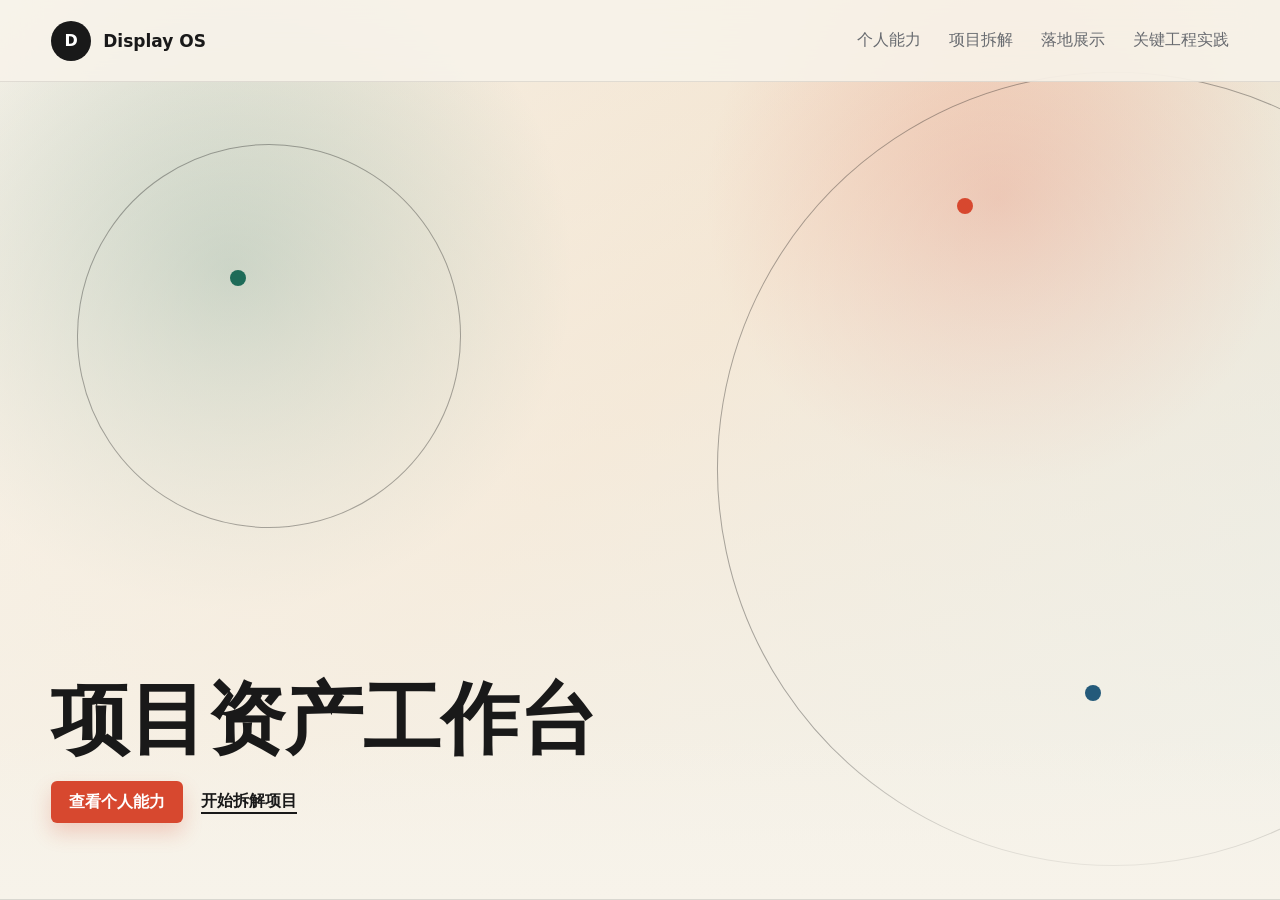
==== commit c6b0ab36: "Publish privacy-reviewed Display OS" ====
--- a/docs/index.html
+++ b/docs/index.html
@@ -4,7 +4,7 @@
     <meta charset="UTF-8" />
     <meta name="viewport" content="width=device-width, initial-scale=1.0" />
     <title>Display OS | 项目展示与 Idea 售卖系统</title>
-    <link rel="stylesheet" href="./styles.css?v=0b2deafc6051" />
+    <link rel="stylesheet" href="./styles.css?v=559c445e5f44" />
   </head>
   <body class="compact-kpi-mode">
     <header class="topbar">
@@ -17,11 +17,10 @@
         <a href="#analysis">项目拆解</a>
         <a href="#showcase">落地展示</a>
         <a href="#market" hidden aria-hidden="true" tabindex="-1">Idea 售价</a>
-        <button class="nav-methodology-button" id="openMethodology" type="button">工程方法论</button>
+        <button class="nav-methodology-button" id="openMethodology" type="button">关键工程实践</button>
       </nav>
       <div class="topbar-actions" aria-label="项目发布操作">
         <div class="topbar-publish-actions">
-          <button class="ghost-button compact" id="updateCurrentProject" type="button" title="重新读取并分析当前项目">更新</button>
           <button class="primary-button compact" id="syncGithub" type="button" title="把已保存的公开项目同步到 GitHub Pages">同步 GitHub</button>
         </div>
         <span class="topbar-publish-status" id="publishSyncStatus" data-tone="neutral" role="status" aria-live="polite">待同步</span>
@@ -48,71 +47,150 @@
       </section>
 
       <section class="capabilities" id="capabilities">
-        <div class="capability-shell">
-          <header class="capability-heading">
-            <div>
-              <p class="eyebrow">复杂业务 AI 工作流设计者</p>
-              <h2>让 AI 进入真实业务流程，<br />并对结果负责</h2>
-            </div>
-            <div class="capability-intro">
-              <p class="capability-principle">我关注的不是 AI 能不能做，而是它什么时候算真正完成、失败后怎么恢复、哪些判断必须留给人。</p>
-            </div>
+        <div class="capability-shell capability-system-shell">
+          <header class="capability-system-hero">
+            <p class="eyebrow">AI Product System Design</p>
+            <h2>把概率性的 AI，做成可交付的业务系统</h2>
           </header>
 
-          <div class="capability-layout">
-            <div class="capability-grid" aria-label="个人核心能力">
-              <article class="capability-card is-primary">
-                <span class="capability-index">核心能力 01</span>
-                <h3>识别并消灭“假完成”</h3>
-                <p>不把接口成功、文件生成或模型返回，当成业务完成。</p>
-                <div class="capability-change">
-                  <strong>从“程序执行成功”推进到“业务结果可核验”。</strong>
-                </div>
-                <small class="capability-proof"><b>机制证据</b> ERP 平台回执 · PDD 对象核验 · RAG 来源与推断分层</small>
-                <div class="capability-result"><span>结果</span><strong>结果可核验</strong></div>
-              </article>
-              <article class="capability-card">
-                <span class="capability-index">核心能力 02</span>
-                <h3>把失败变成可恢复状态</h3>
-                <p>把异常定位到对象和阶段，保留已完成结果。</p>
-                <div class="capability-change">
-                  <strong>从“失败后重来”变成“只修复出错部分”。</strong>
-                </div>
-                <small class="capability-proof"><b>机制证据</b> PDD 失败对象续跑 · Reddit 失败队列 · LEX 阶段回查</small>
-                <div class="capability-result"><span>结果</span><strong>局部恢复</strong></div>
-              </article>
-              <article class="capability-card">
-                <span class="capability-index">核心能力 03</span>
-                <h3>划清 AI 的责任边界</h3>
-                <p>AI 给候选，规则做校验，高风险判断由人确认。</p>
-                <div class="capability-change">
-                  <strong>从“尽量自动化”变成“每类判断各负其责”。</strong>
-                </div>
-                <small class="capability-proof"><b>机制证据</b> Amazon 低证据拒判 · ERP 发布确认 · SolidWorks 参数复核</small>
-                <div class="capability-result"><span>结果</span><strong>高风险人工兜底</strong></div>
-              </article>
-            </div>
-
-            <aside class="self-review" aria-labelledby="selfReviewTitle">
-              <p class="eyebrow">证据状态</p>
-              <h3 id="selfReviewTitle">能力有依据，结论有边界</h3>
-              <dl class="capability-boundaries">
-                <div>
-                  <dt>已验证</dt>
-                  <dd>终态判断、来源追踪、局部恢复、人工门禁。</dd>
-                </div>
-                <div>
-                  <dt>正在验证</dt>
-                  <dd>长期运行稳定性、人工节省时间、外部用户使用结果。</dd>
-                </div>
-                <div>
-                  <dt>不做主张</dt>
-                  <dd>不把模型接入写成算法能力，不把系统实现写成商业成功。</dd>
-                </div>
-              </dl>
-              <a class="capability-link" href="#showcase">查看三项能力对应的项目证据</a>
-            </aside>
-          </div>
+          <section class="capability-gate" aria-label="AI 任务前置判断">
+            <div class="capability-gate-question">
+              <strong>前置判断</strong>
+              <span>什么任务值得交给 AI？</span>
+            </div>
+            <p class="capability-gate-criteria">
+              <span>高重复</span><span>判断量大</span><span>输出可验证</span><span>错误成本可控</span>
+            </p>
+            <p class="capability-gate-boundary">AI / 规则 / 人工共同确定边界</p>
+          </section>
+
+          <section class="capability-method-board" aria-label="AI 产品设计原则与系统实现">
+            <div class="capability-selector-column">
+              <header class="capability-layer-heading">
+                <span>原则</span>
+                <h3 id="capabilityPrincipleTitle">AI 产品设计原则</h3>
+              </header>
+              <div class="capability-method-tabs" role="tablist" aria-labelledby="capabilityPrincipleTitle" aria-orientation="vertical">
+                <button class="capability-method-tab is-active" id="capabilityMethodTab1" type="button" role="tab" aria-selected="true" aria-controls="capabilityMethodPanel1" data-capability-target="capabilityMethodPanel1">
+                  <span class="capability-card-number">01</span>
+                  <span class="capability-method-copy">
+                    <strong>定义业务完成标准</strong>
+                  </span>
+                </button>
+                <button class="capability-method-tab" id="capabilityMethodTab2" type="button" role="tab" aria-selected="false" aria-controls="capabilityMethodPanel2" tabindex="-1" data-capability-target="capabilityMethodPanel2">
+                  <span class="capability-card-number">02</span>
+                  <span class="capability-method-copy">
+                    <strong>失败任务恢复</strong>
+                  </span>
+                </button>
+                <button class="capability-method-tab" id="capabilityMethodTab3" type="button" role="tab" aria-selected="false" aria-controls="capabilityMethodPanel3" tabindex="-1" data-capability-target="capabilityMethodPanel3">
+                  <span class="capability-card-number">03</span>
+                  <span class="capability-method-copy">
+                    <strong>AI 结果校验与人工复核</strong>
+                  </span>
+                </button>
+              </div>
+            </div>
+
+            <div class="capability-detail-column">
+              <header class="capability-layer-heading is-accent">
+                <span>系统实现</span>
+                <h3 id="capabilityPracticeTitle">当前实现</h3>
+              </header>
+              <div class="capability-method-panels" aria-labelledby="capabilityPracticeTitle">
+                <article class="capability-method-panel is-active" id="capabilityMethodPanel1" role="tabpanel" aria-labelledby="capabilityMethodTab1" tabindex="0">
+                  <h4>业务结果校验</h4>
+                  <ol>
+                    <li>模型输出</li>
+                    <li>写入业务对象</li>
+                    <li>回查实际结果</li>
+                    <li>核验关键字段</li>
+                    <li>确认业务完成</li>
+                  </ol>
+                  <p><strong>完成标准：</strong>接口成功 → 业务结果通过校验</p>
+                </article>
+                <article class="capability-method-panel" id="capabilityMethodPanel2" role="tabpanel" aria-labelledby="capabilityMethodTab2" tabindex="0" hidden>
+                  <h4>失败任务恢复</h4>
+                  <ol>
+                    <li>记录任务状态</li>
+                    <li>定位失败对象 / 阶段</li>
+                    <li>保留已完成结果</li>
+                    <li>仅重试失败部分</li>
+                    <li>继续执行</li>
+                  </ol>
+                  <p><strong>恢复范围：</strong>失败对象 / 阶段，不整批重跑</p>
+                </article>
+                <article class="capability-method-panel" id="capabilityMethodPanel3" role="tabpanel" aria-labelledby="capabilityMethodTab3" tabindex="0" hidden>
+                  <h4>AI 结果校验与风险分级</h4>
+                  <ol>
+                    <li>AI 初步判断</li>
+                    <li>规则校验</li>
+                    <li>风险分级</li>
+                    <li>人工复核</li>
+                    <li>结果回流</li>
+                    <li>确认后执行</li>
+                  </ol>
+                  <p><strong>执行边界：</strong>高风险 AI 结果必须人工复核</p>
+                </article>
+              </div>
+            </div>
+          </section>
+
+          <section class="capability-proof-panel" aria-labelledby="capabilityMetricsTitle">
+            <div class="capability-proof-main">
+              <header class="capability-proof-heading">
+                <p>可复算业务价值</p>
+                <h3 id="capabilityMetricsTitle">效率与人工节省</h3>
+              </header>
+              <div class="capability-value-cases" aria-label="三个项目的效率与人工节省对比">
+                <article class="capability-value-case">
+                  <p class="capability-value-tag">PDD 商品采集 <span>同工作量测算</span></p>
+                  <h4><strong>约 5.1 小时</strong><span>每 100 个 SKU 节省人工</span></h4>
+                  <p class="capability-value-comparison"><span>人工平均 5.9 小时</span><b>→</b><span>系统平均 0.8 小时</span></p>
+                  <p class="capability-value-result">每人工小时：20 → 138 个 SKU（约 6.9 倍）</p>
+                </article>
+                <article class="capability-value-case">
+                  <p class="capability-value-tag">AI + SolidWorks <span>历史项目估算</span></p>
+                  <h4><strong>约 1 小时</strong><span>每个有效 CAD 节省人工</span></h4>
+                  <p class="capability-value-comparison"><span>人工约 1.5 小时</span><b>→</b><span>AI + 工程师协作约 0.5 小时</span></p>
+                  <p class="capability-value-result">工程师日产能：约 5 → 16 个 / 人日（约 3 倍）</p>
+                </article>
+                <article class="capability-value-case">
+                  <p class="capability-value-tag">跨境商品统一调度平台 <span>历史样本估算</span></p>
+                  <h4><strong>约减少 98%</strong><span>每批 1,100 个 SKU 人工时间</span></h4>
+                  <p class="capability-value-comparison"><span>人工约 37 小时</span><b>→</b><span>自动处理约 42 分钟</span></p>
+                  <p class="capability-value-result">处理效率：约 30 → 1,600 个/小时（约提升 54 倍）</p>
+                </article>
+              </div>
+            </div>
+          </section>
+
+          <ul class="capability-skill-tags" aria-label="核心能力标签">
+            <li>
+              <span class="capability-skill-icon" aria-hidden="true">
+                <svg viewBox="0 0 24 24" focusable="false"><circle cx="12" cy="12" r="7"></circle><circle cx="12" cy="12" r="2"></circle><path d="M12 2v3M12 19v3M2 12h3M19 12h3"></path></svg>
+              </span>
+              <strong>AI 应用落地</strong>
+            </li>
+            <li>
+              <span class="capability-skill-icon" aria-hidden="true">
+                <svg viewBox="0 0 24 24" focusable="false"><path d="M12 3 5 6v5c0 4.6 2.8 8 7 10 4.2-2 7-5.4 7-10V6l-7-3Z"></path><path d="m9 12 2 2 4-5"></path></svg>
+              </span>
+              <strong>AI / Agent 效果评测</strong>
+            </li>
+            <li>
+              <span class="capability-skill-icon" aria-hidden="true">
+                <svg viewBox="0 0 24 24" focusable="false"><circle cx="12" cy="8" r="3"></circle><path d="M6 20v-2c0-3 2.7-5 6-5s6 2 6 5v2M18.5 7.5l1 1 2-2"></path></svg>
+              </span>
+              <strong>Human-in-the-loop（人工复核）</strong>
+            </li>
+            <li>
+              <span class="capability-skill-icon" aria-hidden="true">
+                <svg viewBox="0 0 24 24" focusable="false"><rect x="3" y="4" width="5" height="5" rx="1"></rect><rect x="16" y="4" width="5" height="5" rx="1"></rect><rect x="9.5" y="15" width="5" height="5" rx="1"></rect><path d="M8 6.5h8M5.5 9v3.5H12V15M18.5 9v3.5H12"></path></svg>
+              </span>
+              <strong>工作流与浏览器自动化</strong>
+            </li>
+          </ul>
         </div>
       </section>
 
@@ -220,6 +298,7 @@
               <button class="tab" type="button" data-tab="landing">落地页</button>
               <button class="tab" type="button" data-tab="brief" hidden aria-hidden="true" tabindex="-1">简介</button>
               <button class="tab" type="button" data-tab="promo">宣传</button>
+              <button class="tab" type="button" data-tab="value">业务价值</button>
               <button class="tab" type="button" data-tab="idea" hidden aria-hidden="true" tabindex="-1">售价</button>
             </div>
             <div class="tab-edit-actions" aria-label="当前模块编辑工具">
@@ -308,8 +387,14 @@
                 <li>通过 FastAPI、SQLite 队列和 JSONL 日志，把本地采集能力包装成可调用服务</li>
                 <li>可继续包装成电商数据采集执行包、工作台模板或简历项目案例</li>
               </ul>
-              <section class="landing-project-media" id="landingProjectMedia" aria-label="项目截图" hidden>
-                <h4>项目截图</h4>
+              <section class="landing-project-media image-paste-zone" id="landingProjectMedia" data-paste-image-scope="landing" aria-label="项目截图与结果证据，可直接粘贴图片" tabindex="0">
+                <div class="landing-media-heading">
+                  <div>
+                    <h4>项目截图与结果证据</h4>
+                  </div>
+                  <button class="secondary-button landing-add-image" type="button" data-add-image-scope="landing">上传截图</button>
+                  <input class="image-scope-input" id="landingImagesInput" type="file" accept="image/*" multiple data-image-scope="landing" aria-label="上传落地页截图">
+                </div>
                 <div class="landing-project-images" id="landingProjectImages"></div>
               </section>
             </div>
@@ -324,6 +409,113 @@
               </div>
               <div class="promo-flow" id="promoFlow" aria-label="宣传表达逻辑图"></div>
               <ol id="promoList" class="promo-structured-list"></ol>
+            </div>
+            <div class="tab-panel" id="value">
+              <div class="project-value-shell">
+                <div class="project-value-view">
+                  <header class="project-value-heading">
+                    <h3 id="projectValueHeadingTitle">业务价值</h3>
+                  </header>
+
+                  <section class="project-value-pdd-core" id="projectValuePddCore" aria-label="PDD 四项核心业务结果" hidden></section>
+                  <section class="project-value-reddit-core" id="projectValueRedditCore" aria-label="Reddit RAG 业务价值四项核心指标" hidden></section>
+                  <section class="project-value-sourcing-core" id="projectValueSourcingCore" aria-label="跨境选品业务价值四项核心指标" hidden></section>
+                  <section class="project-value-erp-core" id="projectValueErpCore" aria-label="ERP 四项核心业务结果" hidden></section>
+                  <section class="project-value-solidworks-core" id="projectValueSolidworksCore" aria-label="3D 工程自动化四项核心业务结果" hidden></section>
+                  <section class="project-value-amazon-core" id="projectValueAmazonCore" aria-label="Amazon 评论洞察业务价值四项核心指标" hidden></section>
+                  <section class="project-value-generic-core" id="projectValueGenericCore" aria-label="业务价值关键指标与业务步骤" hidden></section>
+                </div>
+
+                <section class="project-value-editor" aria-label="业务价值指标编辑">
+                  <div class="project-value-form-grid">
+                    <label><span>项目类型</span>
+                      <select data-project-value-field="projectType" disabled>
+                        <option value="generic">通用内部项目</option>
+                        <option value="pdd">PDD 商品采集</option>
+                        <option value="amazon">Amazon 评论洞察</option>
+                        <option value="reddit-rag">Reddit 视觉 RAG</option>
+                        <option value="sourcing">跨境选品</option>
+                        <option value="dispatcher">商品统一调度</option>
+                        <option value="solidworks">AI + SolidWorks</option>
+                      </select>
+                    </label>
+                    <label><span>观察开始</span><input type="date" data-project-value-field="period.start" disabled></label>
+                    <label><span>观察结束</span><input type="date" data-project-value-field="period.end" disabled></label>
+                    <label><span>观察月数</span><input type="number" min="0" step="0.1" data-project-value-field="period.months" disabled></label>
+                    <label><span>每月标准工时</span><input type="number" min="1" step="1" data-project-value-field="period.fteHours" disabled></label>
+                  </div>
+
+                  <div class="project-value-editor-block">
+                    <h4>八类业务指标</h4>
+                    <p class="project-value-editor-note">首页只显示效率、人效或单位成本、质量和业务采用；其余指标在详情中展示。</p>
+                    <div class="project-value-dimension-editor-list" id="projectValueDimensionEditorList"></div>
+                  </div>
+
+                  <div class="project-value-editor-block">
+                    <h4>项目投入</h4>
+                    <div class="project-value-form-grid is-four">
+                      <label><span>Pro 订阅分摊（元）</span><input type="number" min="0" step="0.01" data-project-value-field="costs.subscription" disabled></label>
+                      <label><span>API 费用（元）</span><input type="number" min="0" step="0.01" data-project-value-field="costs.api" disabled></label>
+                      <label><span>工程改造成本（元）</span><input type="number" min="0" step="0.01" data-project-value-field="costs.engineering" disabled></label>
+                      <label><span>复核返工成本（元）</span><input type="number" min="0" step="0.01" data-project-value-field="costs.review" disabled></label>
+                      <label><span>服务器成本（元）</span><input type="number" min="0" step="0.01" data-project-value-field="costs.infrastructure" disabled></label>
+                      <label><span>软件授权（元）</span><input type="number" min="0" step="0.01" data-project-value-field="costs.software" disabled></label>
+                      <label><span>维护成本（元）</span><input type="number" min="0" step="0.01" data-project-value-field="costs.maintenance" disabled></label>
+                      <label><span>成本可信度</span>
+                        <select data-project-value-field="costs.evidenceGrade" disabled>
+                          <option value="unknown">未知</option>
+                          <option value="estimate">估算</option>
+                          <option value="inferable">可推算</option>
+                          <option value="exact">精确</option>
+                        </select>
+                      </label>
+                      <label class="is-wide"><span>成本证据</span><input type="text" data-project-value-field="costs.evidence" placeholder="账单、订阅记录、工时或分摊依据" disabled></label>
+                    </div>
+                  </div>
+
+                  <div class="project-value-editor-block">
+                    <h4>可计入 ROI 的直接收益</h4>
+                    <p class="project-value-editor-note">释放工时和 FTE 等效容量不自动折算工资；只有实际降本、避免招聘或可归因利润进入 ROI。</p>
+                    <div class="project-value-form-grid is-four">
+                      <label><span>实际人工成本下降（元）</span><input type="number" min="0" step="0.01" data-project-value-field="finance.laborReduction" disabled></label>
+                      <label><span>避免新增人力（元）</span><input type="number" min="0" step="0.01" data-project-value-field="finance.avoidedHeadcount" disabled></label>
+                      <label><span>外包成本下降（元）</span><input type="number" min="0" step="0.01" data-project-value-field="finance.outsourcingReduction" disabled></label>
+                      <label><span>返工成本下降（元）</span><input type="number" min="0" step="0.01" data-project-value-field="finance.reworkReduction" disabled></label>
+                      <label><span>错误损失下降（元）</span><input type="number" min="0" step="0.01" data-project-value-field="finance.errorReduction" disabled></label>
+                      <label><span>可归因贡献利润（元）</span><input type="number" min="0" step="0.01" data-project-value-field="finance.contributionProfit" disabled></label>
+                      <label><span>其他直接收益（元）</span><input type="number" min="0" step="0.01" data-project-value-field="finance.other" disabled></label>
+                      <label><span>收益可信度</span>
+                        <select data-project-value-field="finance.evidenceGrade" disabled>
+                          <option value="unknown">未知</option>
+                          <option value="estimate">估算</option>
+                          <option value="inferable">可推算</option>
+                          <option value="exact">精确</option>
+                        </select>
+                      </label>
+                      <label class="is-wide"><span>收益证据</span><input type="text" data-project-value-field="finance.evidence" placeholder="工资、招聘计划、外包账单、损失或利润依据" disabled></label>
+                      <label class="is-wide"><span>归因说明</span><input type="text" data-project-value-field="finance.attribution" placeholder="说明哪些结果可归因于本项目，避免重复计算" disabled></label>
+                    </div>
+                  </div>
+
+                  <div class="project-value-editor-block">
+                    <div class="panel-title-row compact">
+                      <h4>任务记录</h4>
+                      <button class="secondary-button compact-action" id="projectValueAddTask" type="button" disabled>添加任务</button>
+                    </div>
+                    <div class="project-value-task-editor-list" id="projectValueTaskEditorList"></div>
+                  </div>
+
+                  <details class="project-value-process-editor">
+                    <summary>开发过程数据</summary>
+                    <div class="project-value-form-grid is-four">
+                      <label><span>Token</span><input type="number" min="0" step="1" data-project-value-field="process.tokens" disabled></label>
+                      <label><span>补丁动作</span><input type="number" min="0" step="1" data-project-value-field="process.patches" disabled></label>
+                      <label><span>完成事件</span><input type="number" min="0" step="1" data-project-value-field="process.completedEvents" disabled></label>
+                      <label><span>模型</span><input type="text" data-project-value-field="process.model" placeholder="未记录" disabled></label>
+                    </div>
+                  </details>
+                </section>
+              </div>
             </div>
             <div class="tab-panel" id="idea" hidden>
               <div class="panel-title-row commercial-title-row">
@@ -375,8 +567,8 @@
 
       <section class="showcase" id="showcase">
         <div class="section-heading showcase-heading">
-          <div>
-            <h2>落地展示</h2>
+          <div class="showcase-heading-copy">
+            <h2>从市场证据到产品交付</h2>
           </div>
           <div class="showcase-actions" aria-label="落地展示操作">
             <button class="primary-button compact-action" id="openDemandAnalysis" type="button">需求</button>
@@ -384,6 +576,48 @@
             <button class="ghost-button compact-action" id="hideShowcase" type="button">隐藏区域</button>
           </div>
         </div>
+        <section class="showcase-system-map" aria-labelledby="showcaseSystemTitle">
+          <header class="showcase-system-header">
+            <h3 id="showcaseSystemTitle">证据输入 → 机会决策 → 双路径交付</h3>
+          </header>
+          <div class="showcase-system-flow">
+            <article class="showcase-system-stage">
+              <div class="showcase-system-stage-index">01</div>
+              <div class="showcase-system-stage-copy">
+                <span>市场证据层</span>
+                <h4>看见商品、用户与场景</h4>
+                <div class="showcase-system-projects">
+                  <span>PDD 商品数据</span>
+                  <span>Amazon 评论</span>
+                  <span>Reddit 社区洞察</span>
+                </div>
+              </div>
+            </article>
+            <span class="showcase-system-arrow" aria-hidden="true">→</span>
+            <article class="showcase-system-stage showcase-system-stage-decision">
+              <div class="showcase-system-stage-index">02</div>
+              <div class="showcase-system-stage-copy">
+                <span>机会决策层</span>
+                <h4>筛选机会并保留判断依据</h4>
+                <div class="showcase-system-projects">
+                  <span>跨境选品智能体</span>
+                </div>
+              </div>
+            </article>
+            <span class="showcase-system-arrow" aria-hidden="true">→</span>
+            <article class="showcase-system-stage showcase-system-stage-output">
+              <div class="showcase-system-stage-index">03</div>
+              <div class="showcase-system-stage-copy">
+                <span>产品交付层</span>
+                <h4>形成可运营、可制造的结果</h4>
+                <div class="showcase-system-projects">
+                  <span>商品统一调度</span>
+                  <span>LEX 工程建模</span>
+                </div>
+              </div>
+            </article>
+          </div>
+        </section>
         <div class="project-rail" id="projectRail"></div>
         <section class="market inline-market showcase-pricing-template" id="market" aria-label="售价方案" hidden>
           <div class="pricing-grid" id="pricingGrid"></div>
@@ -465,6 +699,14 @@
 
             <div class="demand-diagnosis" id="demandDiagnosis"></div>
 
+            <div class="demand-analysis-basis">
+              <div>
+                <span>本次分析依据</span>
+                <strong>JD + 全部项目展示 + 个人能力 + 关键工程实践</strong>
+              </div>
+              <ul id="demandAnalysisBasis"></ul>
+            </div>
+
             <div class="demand-score-grid">
               <article>
                 <span>关键词覆盖</span>
@@ -484,6 +726,14 @@
             </div>
 
             <div class="demand-summary-grid">
+              <article class="is-level-definition">
+                <h3>35K 级别岗位定义</h3>
+                <p id="targetRoleLevel"></p>
+              </article>
+              <article class="is-level-verdict">
+                <h3>当前级别判断</h3>
+                <p id="seniorityVerdict"></p>
+              </article>
               <article>
                 <h3>岗位本质</h3>
                 <p id="roleEssence"></p>
@@ -547,41 +797,45 @@
 
     <section class="methodology-page" id="methodologyPage" aria-labelledby="methodologyTitle" hidden>
       <header class="methodology-topbar">
-        <div class="methodology-title-group"><div><span class="methodology-eyebrow">DECISION PLAYBOOK</span><h2 id="methodologyTitle">工程方法论</h2></div><span class="methodology-topbar-badge">案例化方法</span></div>
+        <div class="methodology-title-group"><div><span class="methodology-eyebrow">DECISION PLAYBOOK</span><h2 id="methodologyTitle">关键工程实践</h2></div><span class="methodology-topbar-badge">项目案例</span></div>
         <button class="ghost-button methodology-close" id="closeMethodology" type="button">返回工作台</button>
       </header>
       <div class="methodology-shell">
-        <aside class="methodology-index" aria-label="工程方法论目录">
-          <div class="methodology-index-heading"><span>8 项可复用方法</span><strong>问题重构 · 架构取舍 · 证据边界</strong></div>
-          <button class="methodology-index-button is-active" type="button" data-methodology-target="all"><span>00</span><strong>方法总览</strong></button>
-          <button class="methodology-index-button" type="button" data-methodology-target="method-1"><span>01</span><strong>终态建模</strong></button>
-          <button class="methodology-index-button" type="button" data-methodology-target="method-2"><span>02</span><strong>负样本记忆</strong></button>
-          <button class="methodology-index-button" type="button" data-methodology-target="method-3"><span>03</span><strong>证据准入</strong></button>
-          <button class="methodology-index-button" type="button" data-methodology-target="method-4"><span>04</span><strong>语义执行解耦</strong></button>
-          <button class="methodology-index-button" type="button" data-methodology-target="method-5"><span>05</span><strong>异常对象化</strong></button>
-          <button class="methodology-index-button" type="button" data-methodology-target="method-6"><span>06</span><strong>风险分级授权</strong></button>
-          <button class="methodology-index-button" type="button" data-methodology-target="method-7"><span>07</span><strong>反证驱动洞察</strong></button>
-          <button class="methodology-index-button" type="button" data-methodology-target="method-8"><span>08</span><strong>经验规则化</strong></button>
+        <aside class="methodology-index" aria-label="关键工程实践目录">
+          <div class="methodology-index-heading"><span>8 项代表性项目决策</span></div>
+          <button class="methodology-index-button is-active" type="button" data-methodology-target="all"><span>00</span><strong>实践总览</strong></button>
+          <button class="methodology-index-button" type="button" data-methodology-target="method-1"><span>01</span><strong>业务结果验收</strong></button>
+          <button class="methodology-index-button" type="button" data-methodology-target="method-2"><span>02</span><strong>候选淘汰记录与续查</strong></button>
+          <button class="methodology-index-button" type="button" data-methodology-target="method-3"><span>03</span><strong>分析前完整性检查</strong></button>
+          <button class="methodology-index-button" type="button" data-methodology-target="method-4"><span>04</span><strong>AI 生成规格、工具执行</strong></button>
+          <button class="methodology-index-button" type="button" data-methodology-target="method-5"><span>05</span><strong>按业务对象恢复异常</strong></button>
+          <button class="methodology-index-button" type="button" data-methodology-target="method-6"><span>06</span><strong>按风险设置执行权限</strong></button>
+          <button class="methodology-index-button" type="button" data-methodology-target="method-7"><span>07</span><strong>同时核对正反证据</strong></button>
+          <button class="methodology-index-button" type="button" data-methodology-target="method-8"><span>08</span><strong>复盘转为规则与检查项</strong></button>
         </aside>
         <div class="methodology-content" id="methodologyContent" tabindex="-1">
-          <section class="methodology-hero-card" data-methodology-overview>
-            <div class="methodology-hero-copy"><span class="methodology-kicker">DECISION METHODS</span><h3>关键决策方法</h3><p>从真实项目的问题重构、架构取舍与验证结果中提炼。</p></div>
-          </section>
-          <div class="methodology-grid">
-            <article class="methodology-card" id="method-1" data-methodology-card>
-              <header class="methodology-card-header"><div><span class="methodology-number">01</span><span class="methodology-status">业务终态</span></div><h3>业务终态建模</h3></header>
+           <section class="methodology-hero-card" data-methodology-overview>
+             <div class="methodology-hero-copy"><h3>项目中的关键工程决策</h3></div>
+           </section>
+           <div class="methodology-overview-controls" data-methodology-overview>
+              <div><strong>先看 4 项代表性实践</strong></div>
+             <button class="methodology-reveal-button" type="button" data-methodology-reveal aria-expanded="false">查看全部 8 项工程实践 →</button>
+           </div>
+           <div class="methodology-grid">
+             <article class="methodology-card" id="method-1" data-methodology-card data-methodology-tier="core">
+              <header class="methodology-card-header"><div><span class="methodology-number">01</span><span class="methodology-status">结果验收</span></div><h3>业务结果验收</h3></header>
               <p class="methodology-summary">以在线可售反推发布状态与回查链路。</p>
               <div class="methodology-overview-proof"><strong>跨境 ERP 商品发布</strong><em>已落地</em></div>
               <div class="methodology-case-detail">
-                <blockquote class="methodology-judgment"><span>关键决策</span><strong>接口受理仅表示过程完成，不关闭发布任务。</strong></blockquote>
+                <blockquote class="methodology-judgment"><span>关键决策</span><strong>接口受理 ≠ 发布完成。</strong><small>只有审核通过并在线可售，才关闭任务。</small></blockquote>
                 <div class="methodology-story"><div><span>问题</span><p>文件或接口成功后，商品仍可能未上线或不可售。</p></div><div><span>调整</span><p>拆分提交、受理、审核、上线与可售，并保留阶段证据。</p></div><div><span>结果</span><p>异常可定位到具体商品和失败阶段。</p></div></div>
                 <div class="methodology-architecture"><span>状态重构</span><div><b>旧</b><i>文件生成 / 接口返回</i><strong>→ 技术成功</strong></div><div><b>新</b><i>提交 → 受理 → 审核 → 上线</i><strong>→ 在线可售</strong></div></div>
                 <div class="methodology-method"><div><span>证据边界</span><p>状态与回查机制已有项目证据；可售率提升尚无完整对照。</p></div><div><span>适用场景</span><p>履约、到账、内容发布、工程建模与数据同步。</p></div></div>
               </div>
               <button class="methodology-card-open" type="button" data-methodology-open="method-1">案例 →</button>
             </article>
-            <article class="methodology-card" id="method-2" data-methodology-card>
-              <header class="methodology-card-header"><div><span class="methodology-number">02</span><span class="methodology-status">候选决策</span></div><h3>负样本记忆</h3></header>
+             <article class="methodology-card" id="method-2" data-methodology-card data-methodology-tier="secondary">
+              <header class="methodology-card-header"><div><span class="methodology-number">02</span><span class="methodology-status">候选决策</span></div><h3>候选淘汰记录与续查</h3></header>
               <p class="methodology-summary">记录否决原因，持续收敛候选空间。</p>
               <div class="methodology-overview-proof"><strong>跨境选品 Agent</strong><em>已运行</em></div>
               <div class="methodology-case-detail">
@@ -592,8 +846,8 @@
               </div>
               <button class="methodology-card-open" type="button" data-methodology-open="method-2">案例 →</button>
             </article>
-            <article class="methodology-card" id="method-3" data-methodology-card>
-              <header class="methodology-card-header"><div><span class="methodology-number">03</span><span class="methodology-status">分析准入</span></div><h3>证据准入控制</h3></header>
+             <article class="methodology-card" id="method-3" data-methodology-card data-methodology-tier="secondary">
+              <header class="methodology-card-header"><div><span class="methodology-number">03</span><span class="methodology-status">分析准入</span></div><h3>分析前的数据完整性检查</h3></header>
               <p class="methodology-summary">数据完整性不足时阻断正式分析。</p>
               <div class="methodology-overview-proof"><strong>Amazon 评论洞察</strong><em>已实现</em></div>
               <div class="methodology-case-detail">
@@ -604,8 +858,8 @@
               </div>
               <button class="methodology-card-open" type="button" data-methodology-open="method-3">案例 →</button>
             </article>
-            <article class="methodology-card" id="method-4" data-methodology-card>
-              <header class="methodology-card-header"><div><span class="methodology-number">04</span><span class="methodology-status">工程执行</span></div><h3>语义—执行解耦</h3></header>
+             <article class="methodology-card" id="method-4" data-methodology-card data-methodology-tier="secondary">
+              <header class="methodology-card-header"><div><span class="methodology-number">04</span><span class="methodology-status">工程执行</span></div><h3>AI 生成规格、确定性工具执行</h3></header>
               <p class="methodology-summary">AI生成可审查规格，确定性工具负责执行。</p>
               <div class="methodology-overview-proof"><strong>AI 辅助工程设计工作台</strong><em>已实现</em></div>
               <div class="methodology-case-detail">
@@ -616,22 +870,22 @@
               </div>
               <button class="methodology-card-open" type="button" data-methodology-open="method-4">案例 →</button>
             </article>
-            <article class="methodology-card" id="method-5" data-methodology-card>
-              <header class="methodology-card-header"><div><span class="methodology-number">05</span><span class="methodology-status">异常治理</span></div><h3>异常对象化</h3></header>
+             <article class="methodology-card" id="method-5" data-methodology-card data-methodology-tier="core">
+              <header class="methodology-card-header"><div><span class="methodology-number">05</span><span class="methodology-status">异常处理</span></div><h3>按业务对象定位和恢复异常</h3></header>
               <p class="methodology-summary">按影响、责任与恢复路径组织异常。</p>
-              <div class="methodology-overview-proof"><strong>跨境 ERP 异常中心</strong><em>53 / 90 已处理</em></div>
+              <div class="methodology-overview-proof"><strong>跨境 ERP 异常中心</strong><em>1,438 已解决 · 38 种根因 · 6 套方案</em></div>
               <div class="methodology-case-detail">
                 <blockquote class="methodology-judgment"><span>关键决策</span><strong>异常中心服务业务恢复，而非日志展示。</strong></blockquote>
-                <div class="methodology-story"><div><span>问题</span><p>错误码无法说明影响对象、严重程度与处理责任。</p></div><div><span>调整</span><p>按对象、阶段、影响、资格、责任与动作组织异常。</p></div><div><span>结果</span><p>一次处理中修复 53 / 90 条，待办收敛至 37 条。</p></div></div>
+                <div class="methodology-story"><div><span>问题</span><p>错误码无法说明影响对象、严重程度与处理责任。</p></div><div><span>调整</span><p>按对象、阶段、影响、资格、责任与动作组织异常。</p></div><div><span>结果</span><p>1,438 个异常对象已解决；识别 16 个异常大类、归因为 38 种标准根因；沉淀 6 套处置方案，187 个对象完成方案确认。</p></div></div>
                 <div class="methodology-architecture"><span>对象模型</span><div><b>定位</b><i>受影响商品 + 失败阶段</i><strong>→ 判断影响与资格</strong></div><div><b>恢复</b><i>责任人 + 修复动作</i><strong>→ 从失败阶段续跑</strong></div></div>
-                <div class="methodology-method"><div><span>证据边界</span><p>53 / 90 为单次处置数据，不代表长期自动修复率。</p></div><div><span>适用场景</span><p>审批流、批量任务、数据治理、内容审核与供应链。</p></div></div>
+                <div class="methodology-method"><div><span>证据边界</span><p>截至 2026-08-22；“已解决”按当前状态统计，另有 193 个对象留有平台验真通过记录；方案确认不等于方案执行，已归档未计入成功。</p></div><div><span>适用场景</span><p>审批流、批量任务、数据治理、内容审核与供应链。</p></div></div>
               </div>
               <button class="methodology-card-open" type="button" data-methodology-open="method-5">案例 →</button>
             </article>
-            <article class="methodology-card" id="method-6" data-methodology-card>
-              <header class="methodology-card-header"><div><span class="methodology-number">06</span><span class="methodology-status">AI 治理</span></div><h3>风险分级授权</h3></header>
+             <article class="methodology-card" id="method-6" data-methodology-card data-methodology-tier="core">
+              <header class="methodology-card-header"><div><span class="methodology-number">06</span><span class="methodology-status">执行权限</span></div><h3>按风险设置自动执行与人工审批</h3></header>
               <p class="methodology-summary">按证据强度与可恢复能力逐级开放权限。</p>
-              <div class="methodology-overview-proof"><strong>ERP × 选品 × RAG × 工程设计</strong><em>框架已形成</em></div>
+              <div class="methodology-overview-proof"><strong>ERP × 选品 × RAG × 工程设计</strong><em>分级规则已形成</em></div>
               <div class="methodology-case-detail">
                 <blockquote class="methodology-judgment"><span>关键决策</span><strong>AI 权限由单步风险决定，不由平均准确率决定。</strong></blockquote>
                 <div class="methodology-story"><div><span>问题</span><p>单一准确率无法衡量错误损失与自动执行资格。</p></div><div><span>调整</span><p>按风险、证据、失败样本与回滚能力分级评测。</p></div><div><span>结果</span><p>高风险字段保留人工确认，低风险场景逐级开放。</p></div></div>
@@ -640,8 +894,8 @@
               </div>
               <button class="methodology-card-open" type="button" data-methodology-open="method-6">案例 →</button>
             </article>
-            <article class="methodology-card" id="method-7" data-methodology-card>
-              <header class="methodology-card-header"><div><span class="methodology-number">07</span><span class="methodology-status">用户洞察</span></div><h3>反证驱动洞察</h3></header>
+             <article class="methodology-card" id="method-7" data-methodology-card data-methodology-tier="secondary">
+              <header class="methodology-card-header"><div><span class="methodology-number">07</span><span class="methodology-status">用户洞察</span></div><h3>同时保留支持和反对证据</h3></header>
               <p class="methodology-summary">以支持证据、反对证据和适用边界约束主张。</p>
               <div class="methodology-overview-proof"><strong>Reddit 用户洞察与 RAG</strong><em>待补评测</em></div>
               <div class="methodology-case-detail">
@@ -652,8 +906,8 @@
               </div>
               <button class="methodology-card-open" type="button" data-methodology-open="method-7">案例 →</button>
             </article>
-            <article class="methodology-card" id="method-8" data-methodology-card>
-              <header class="methodology-card-header"><div><span class="methodology-number">08</span><span class="methodology-status">工程协作</span></div><h3>经验规则化</h3></header>
+             <article class="methodology-card" id="method-8" data-methodology-card data-methodology-tier="core">
+              <header class="methodology-card-header"><div><span class="methodology-number">08</span><span class="methodology-status">工程协作</span></div><h3>将项目复盘转为规则和检查项</h3></header>
               <p class="methodology-summary">将项目复盘转为可执行规则与验收门禁。</p>
               <div class="methodology-overview-proof"><strong>跨项目 AI 协作基础设施</strong><em>持续复用</em></div>
               <div class="methodology-case-detail">
@@ -672,7 +926,7 @@
     <footer class="footer">
       <span>Display OS</span>
     </footer>
-    <script src="./static-runtime.js?v=0b2deafc6051"></script>
-    <script src="./script.js?v=0b2deafc6051"></script>
+    <script src="./runtime.min.js?v=559c445e5f44"></script>
+    <script src="./app.min.js?v=559c445e5f44"></script>
   </body>
 </html>
--- a/docs/styles.css
+++ b/docs/styles.css
@@ -307,241 +307,207 @@
 
 .capability-shell {
   display: grid;
-  gap: clamp(26px, 4vh, 42px);
-  width: min(1440px, 100%);
+  gap: clamp(28px, 4vh, 44px);
+  width: min(1580px, 100%);
   margin: 0 auto;
 }
 
 .capability-heading {
-  display: grid;
-  grid-template-columns: minmax(0, 1fr) minmax(380px, 0.82fr);
-  gap: clamp(24px, 5vw, 72px);
-  align-items: center;
+  display: block;
 }
 
 .capability-heading h2 {
-  max-width: 800px;
-  margin-bottom: 0;
-  font-size: clamp(40px, 4.1vw, 60px);
-  line-height: 1.12;
-  letter-spacing: -0.035em;
+  max-width: none;
+  margin: 14px 0 20px;
+  font-size: clamp(42px, 4.15vw, 68px);
+  line-height: 1.08;
+  letter-spacing: -0.045em;
 }
 
 .capability-lead {
   margin: 0;
-  color: #4d4a43;
-  font-size: clamp(17px, 1.35vw, 19px);
-  line-height: 1.72;
-}
-
-.capability-principle {
-  margin: 0;
-  border-left: 3px solid #d85e2d;
-  padding-left: 16px;
-  color: #1f2823;
-  font-size: clamp(19px, 1.55vw, 22px);
-  font-weight: 850;
-  line-height: 1.6;
+  color: #2f2d29;
+  font-size: clamp(18px, 1.45vw, 23px);
+  line-height: 1.55;
 }
 
 .capability-heading .eyebrow {
-  font-size: 14px;
+  color: #d85e2d;
+  font-size: 15px;
+  font-weight: 900;
 }
 
 .capability-layout {
   display: grid;
-  grid-template-columns: minmax(0, 2.15fr) minmax(280px, 0.54fr);
-  gap: 18px;
-  align-items: start;
+  grid-template-columns: 1fr;
+  gap: 28px;
   min-height: 0;
 }
 
 .capability-grid {
   display: grid;
   grid-template-columns: repeat(3, minmax(0, 1fr));
-  gap: 14px;
-}
-
-.capability-card,
-.self-review {
+  gap: clamp(18px, 2vw, 28px);
+}
+
+.capability-card {
   border: 1px solid rgba(35, 34, 31, 0.12);
-  border-radius: 20px;
-  background: rgba(255, 255, 255, 0.76);
-}
-
-.capability-card {
+  border-radius: 22px;
+  background: rgba(255, 255, 255, 0.82);
   display: flex;
   flex-direction: column;
   position: relative;
-  min-height: 360px;
-  padding: clamp(22px, 2vw, 30px);
+  min-height: 470px;
+  padding: clamp(28px, 2.6vw, 42px);
   overflow: hidden;
-  box-shadow: 0 14px 36px rgba(52, 48, 40, 0.07);
+  box-shadow: 0 16px 38px rgba(52, 48, 40, 0.06);
 }
 
 .capability-card.is-primary {
-  background: #202723;
+  border-color: #191d1b;
+  background: #171a18;
   color: #fffdf8;
 }
 
-.capability-index {
-  display: block;
-  margin-bottom: 20px;
+.capability-card h3 {
+  margin: 0 0 20px;
+  font-size: clamp(30px, 2.4vw, 42px);
+  line-height: 1.12;
+  letter-spacing: -0.035em;
+}
+
+.capability-facts {
+  display: grid;
+  margin: 0;
+}
+
+.capability-facts > div {
+  display: grid;
+  grid-template-columns: 80px minmax(0, 1fr);
+  gap: 14px;
+  padding: 17px 0;
+  border-top: 1px solid rgba(35, 34, 31, 0.12);
+}
+
+.capability-facts dt {
   color: #d85e2d;
+  font-size: 16px;
+  font-weight: 900;
+  line-height: 1.55;
+}
+
+.capability-facts dd {
+  margin: 0;
+  color: #2f2d29;
+  font-size: 17px;
+  line-height: 1.58;
+}
+
+.capability-card.is-primary .capability-facts > div {
+  border-top-color: rgba(255, 253, 248, 0.2);
+}
+
+.capability-card.is-primary .capability-facts dt {
+  color: #ff6a2f;
+}
+
+.capability-card.is-primary .capability-facts dd {
+  color: rgba(255, 253, 248, 0.9);
+}
+
+.capability-card-link {
+  display: inline-flex;
+  align-items: center;
+  align-self: flex-start;
+  gap: 10px;
+  margin-top: auto;
+  padding-top: 20px;
+  color: #d85e2d;
+  font-size: 17px;
+  font-weight: 900;
+  text-underline-offset: 5px;
+}
+
+.capability-card-link:hover {
+  color: #a9431f;
+}
+
+.capability-card.is-primary .capability-card-link {
+  color: #ff6a2f;
+}
+
+.capability-metrics-strip {
+  display: grid;
+  grid-template-columns: minmax(220px, 0.78fr) minmax(0, 4fr);
+  min-height: 104px;
+  margin: 0;
+  border: 1px solid rgba(255, 255, 255, 0.08);
+  border-radius: 18px;
+  overflow: hidden;
+  color: #fffdf8;
+  background: linear-gradient(135deg, #17201f 0%, #1d2729 54%, #152021 100%);
+  box-shadow: 0 16px 34px rgba(23, 32, 31, 0.14);
+}
+
+.capability-metrics-heading {
+  display: flex;
+  flex-direction: column;
+  justify-content: center;
+  padding: 18px 30px;
+  border-right: 1px solid rgba(255, 255, 255, 0.18);
+}
+
+.capability-metrics-heading p {
+  margin: 0 0 6px;
+  color: #ff6a2f;
   font-size: 13px;
   font-weight: 900;
-  letter-spacing: 0.12em;
-}
-
-.capability-card h3 {
-  margin-bottom: 12px;
-  font-size: clamp(22px, 1.7vw, 27px);
-  line-height: 1.25;
-}
-
-.self-review h3 {
-  margin-bottom: 10px;
-  font-size: 21px;
+  letter-spacing: 0.08em;
+}
+
+.capability-metrics-heading h3 {
+  margin: 0;
+  font-size: clamp(24px, 1.8vw, 32px);
+  line-height: 1.15;
+}
+
+.capability-metrics {
+  display: grid;
+  grid-template-columns: repeat(4, minmax(0, 1fr));
+  margin: 0;
+}
+
+.capability-metrics > div {
+  display: grid;
+  grid-template-areas:
+    "value"
+    "label";
+  place-content: center;
+  min-width: 0;
+  padding: 14px 24px;
+  text-align: center;
+}
+
+.capability-metrics > div + div {
+  border-left: 1px solid rgba(255, 255, 255, 0.18);
+}
+
+.capability-metrics dt {
+  grid-area: label;
+  color: rgba(255, 253, 248, 0.82);
+  font-size: 15px;
+  font-weight: 700;
   line-height: 1.35;
 }
 
-.capability-card p,
-.self-review > p {
-  margin-bottom: 13px;
-  color: #555149;
-  font-size: 15px;
-  line-height: 1.6;
-}
-
-.capability-card.is-primary p,
-.capability-card.is-primary small,
-.capability-card.is-primary .capability-result span {
-  color: rgba(255, 253, 248, 0.76);
-}
-
-.capability-card small {
-  display: block;
-  border-top: 1px solid rgba(35, 34, 31, 0.1);
-  padding-top: 14px;
-  color: #777067;
-  font-size: 13px;
-  line-height: 1.65;
-}
-
-.capability-card small b {
-  margin-right: 6px;
-  color: #b64b25;
+.capability-metrics dd {
+  grid-area: value;
+  margin: 0 0 5px;
+  color: #ff6a2f;
+  font-size: clamp(30px, 2.5vw, 44px);
   font-weight: 900;
-}
-
-.capability-card.is-primary small {
-  border-top-color: rgba(255, 253, 248, 0.13);
-}
-
-.capability-card.is-primary small b {
-  color: #ff8a58;
-}
-
-.capability-change {
-  margin: 0 0 17px;
-}
-
-.capability-change strong {
-  display: block;
-  color: #211f1c;
-  font-size: 16px;
-  line-height: 1.5;
-}
-
-.capability-card.is-primary .capability-change strong {
-  color: #fffdf8;
-}
-
-.capability-result {
-  display: flex;
-  align-items: baseline;
-  justify-content: space-between;
-  gap: 12px;
-  margin-top: auto;
-  padding-top: 16px;
-}
-
-.capability-result span {
-  color: #8a8177;
-  font-size: 12px;
-  font-weight: 900;
-  letter-spacing: 0.12em;
-}
-
-.capability-result strong {
-  color: #b64b25;
-  font-size: 17px;
-  line-height: 1.35;
-}
-
-.capability-card.is-primary .capability-result strong {
-  color: #ff8a58;
-}
-
-.self-review {
-  display: flex;
-  flex-direction: column;
-  padding: clamp(22px, 2.2vw, 28px);
-  background: rgba(255, 253, 248, 0.72);
-  box-shadow: 0 8px 22px rgba(52, 48, 40, 0.04);
-}
-
-.capability-boundaries {
-  display: grid;
-  gap: 0;
-  margin: 14px 0 22px;
-}
-
-.capability-boundaries div {
-  padding: 14px 0;
-  border-top: 1px solid rgba(35, 34, 31, 0.12);
-}
-
-.capability-boundaries dt {
-  margin-bottom: 5px;
-  color: #b64b25;
-  font-size: 12px;
-  font-weight: 900;
-  letter-spacing: 0.08em;
-}
-
-.capability-boundaries dd {
-  margin: 0;
-  color: #4f4b44;
-  font-size: 14px;
-  line-height: 1.6;
-}
-
-.capability-link {
-  display: block;
-  width: 100%;
-  margin-top: auto;
-  border: 1px solid rgba(35, 34, 31, 0.16);
-  border-radius: 10px;
-  padding: 12px 14px;
-  background: transparent;
-  color: #a9431f;
-  font: inherit;
-  font-size: 14px;
-  font-weight: 850;
-  text-align: left;
-  text-decoration: none;
-  cursor: pointer;
-}
-
-.capability-link::before {
-  content: "›";
-  margin-right: 8px;
-}
-
-.capability-link:hover {
-  border-color: rgba(169, 67, 31, 0.4);
-  background: rgba(216, 94, 45, 0.05);
+  line-height: 1;
+  letter-spacing: -0.025em;
 }
 
 .capability-evidence {
@@ -2158,29 +2124,50 @@
 
 .landing-project-media {
   display: grid;
-  gap: 10px;
+  gap: 14px;
   margin-top: 18px;
   padding-top: 16px;
   border-top: 1px solid var(--line);
 }
 
-.landing-project-media[hidden] {
-  display: none;
-}
-
 .landing-project-media h4 {
   margin: 0;
   font-size: 15px;
 }
 
+.landing-media-heading {
+  display: flex;
+  align-items: flex-start;
+  justify-content: space-between;
+  gap: 16px;
+}
+
+.landing-media-heading p {
+  margin: 5px 0 0;
+  color: var(--muted);
+  font-size: 13px;
+}
+
+.landing-add-image,
+.landing-media-heading > input {
+  display: none;
+}
+
+.tab-panel.is-editing .landing-add-image {
+  display: inline-flex;
+  flex: 0 0 auto;
+}
+
 .landing-project-images {
   display: grid;
-  grid-template-columns: repeat(auto-fit, minmax(180px, 1fr));
-  gap: 10px;
+  grid-template-columns: minmax(0, 1fr);
+  gap: 18px;
+  justify-items: start;
 }
 
 .landing-project-image {
   min-width: 0;
+  width: min(100%, 720px);
   margin: 0;
   overflow: hidden;
   border: 1px solid var(--line);
@@ -2191,9 +2178,116 @@
 .landing-project-image img {
   display: block;
   width: 100%;
-  max-height: 260px;
+  height: auto;
+  max-height: 420px;
   object-fit: contain;
   background: #f7f3ea;
+}
+
+.landing-project-image > .landing-image-actions {
+  padding: 10px 12px;
+}
+
+.landing-project-image figcaption {
+  display: grid;
+  gap: 8px;
+  padding: 12px;
+}
+
+.landing-image-title,
+.landing-image-description {
+  width: 100%;
+  border: 0;
+  padding: 0;
+  color: var(--ink);
+  background: transparent;
+  font: inherit;
+  resize: vertical;
+}
+
+.landing-image-title {
+  display: block;
+  font-weight: 700;
+}
+
+.landing-image-description {
+  color: var(--muted);
+  line-height: 1.55;
+}
+
+.tab-panel:not(.is-editing) .landing-image-description {
+  pointer-events: none;
+  resize: none;
+  outline: none;
+}
+
+.tab-panel.is-editing .landing-image-description {
+  padding: 8px 10px;
+  border: 1px solid var(--line);
+  border-radius: 6px;
+  background: #fffdf8;
+}
+
+.landing-image-actions {
+  display: none;
+  flex-wrap: wrap;
+  gap: 7px;
+  padding-top: 4px;
+}
+
+.tab-panel.is-editing .landing-image-actions {
+  display: flex;
+}
+
+.landing-image-actions button,
+.landing-image-actions label {
+  padding: 6px 9px;
+  border: 1px solid var(--line);
+  border-radius: 999px;
+  color: var(--ink);
+  background: transparent;
+  font-size: 12px;
+  cursor: pointer;
+}
+
+.landing-image-actions input {
+  display: none;
+}
+
+.landing-image-actions button:disabled {
+  opacity: .4;
+  cursor: default;
+}
+
+.landing-image-empty {
+  grid-column: 1 / -1;
+  display: grid;
+  min-height: 150px;
+  place-items: center;
+  align-content: center;
+  gap: 8px;
+  padding: 24px;
+  border: 1px dashed var(--line);
+  border-radius: 8px;
+  color: var(--ink);
+  background: #fffdf8;
+  cursor: pointer;
+}
+
+.landing-image-empty span {
+  color: var(--muted);
+  font-size: 13px;
+}
+
+@media (max-width: 640px) {
+  .landing-media-heading {
+    align-items: stretch;
+    flex-direction: column;
+  }
+
+  .landing-project-images {
+    grid-template-columns: 1fr;
+  }
 }
 
 .image-placeholder {
@@ -4926,7 +5020,7 @@
   }
 }
 
-/* Desktop section pager: one wheel gesture advances one fixed product area. */
+/* Desktop section pager: sections switch through explicit navigation controls. */
 html.page-pager-enabled {
   overflow: hidden;
   scroll-behavior: auto;
@@ -5023,6 +5117,42 @@
   }
 }
 
+@media (max-width: 960px) {
+  .capability-grid {
+    grid-template-columns: 1fr;
+  }
+
+  .capability-card {
+    min-height: 0;
+  }
+
+  .capability-metrics-strip {
+    grid-template-columns: 1fr;
+  }
+
+  .capability-metrics-heading {
+    padding: 20px 24px;
+    border-right: 0;
+    border-bottom: 1px solid rgba(255, 255, 255, 0.18);
+  }
+
+  .capability-metrics {
+    grid-template-columns: repeat(2, minmax(0, 1fr));
+  }
+
+  .capability-metrics > div {
+    min-height: 108px;
+  }
+
+  .capability-metrics > div:nth-child(3) {
+    border-left: 0;
+  }
+
+  .capability-metrics > div:nth-child(n + 3) {
+    border-top: 1px solid rgba(255, 255, 255, 0.18);
+  }
+}
+
 @media (max-width: 680px) {
   .workspace,
   .capabilities,
@@ -5038,22 +5168,15 @@
   .capability-heading {
     gap: 16px;
   }
-
-  .capability-grid {
-    grid-template-columns: 1fr;
-  }
-
-  .capability-card {
-    min-height: 0;
-  }
-
-  .capability-heading h2 br {
-    display: none;
-  }
-
-  .capability-lead,
-  .self-review > p {
-    font-size: 16px;
+}
+
+/* 个人能力页内容超过桌面视口时允许内部滚动，避免底部实证指标被固定分页裁切。 */
+@media (min-width: 961px) {
+  body.page-pager-enabled main#pageMain > section#capabilities {
+    overflow-x: hidden;
+    overflow-y: auto;
+    overscroll-behavior: contain;
+    scrollbar-gutter: stable;
   }
 }
 
@@ -8125,6 +8248,126 @@
 .methodology-page[data-view="overview"] .methodology-card h3 { font-size: clamp(24px, 1.9vw, 29px); }
 .methodology-page[data-view="detail"] .methodology-summary { font-size: 17px; }
 
+/* 2026-08-24: personal capability overview uses a core-first hierarchy. */
+.methodology-page {
+  background: #1b1d1c;
+}
+
+.methodology-topbar {
+  background: #1b1d1c;
+}
+
+.methodology-overview-controls {
+  display: flex;
+  max-width: 1180px;
+  margin: 0 auto 14px;
+  align-items: center;
+  justify-content: space-between;
+  gap: 18px;
+  padding: 0 2px;
+}
+
+.methodology-overview-controls > div {
+  display: flex;
+  flex-wrap: wrap;
+  align-items: baseline;
+  gap: 8px 14px;
+}
+
+.methodology-overview-controls strong {
+  color: rgba(255, 255, 255, .9);
+  font-size: 14px;
+}
+
+.methodology-overview-controls span {
+  color: rgba(255, 255, 255, .48);
+  font-size: 12px;
+}
+
+.methodology-reveal-button {
+  flex: 0 0 auto;
+  min-height: 34px;
+  padding: 0 14px;
+  color: #f7d4cc;
+  border: 1px solid rgba(239, 114, 91, .45);
+  border-radius: 999px;
+  background: rgba(239, 114, 91, .1);
+  font: inherit;
+  font-size: 12px;
+  font-weight: 800;
+  cursor: pointer;
+}
+
+.methodology-reveal-button:hover,
+.methodology-reveal-button:focus-visible {
+  color: #fff;
+  border-color: rgba(239, 114, 91, .8);
+  background: rgba(239, 114, 91, .2);
+}
+
+.methodology-page[data-view="overview"] .methodology-grid {
+  align-items: stretch;
+}
+
+.methodology-page[data-view="overview"] .methodology-card[data-methodology-tier="core"] {
+  order: 1;
+  border-top: 2px solid rgba(239, 114, 91, .7);
+}
+
+.methodology-page[data-view="overview"] .methodology-card[data-methodology-tier="secondary"] {
+  order: 2;
+  border-color: rgba(255, 255, 255, .07);
+  background: rgba(255, 255, 255, .016);
+}
+
+.methodology-page[data-view="overview"] .methodology-card[data-methodology-tier="secondary"] .methodology-card-footer p {
+  color: rgba(255, 255, 255, .54);
+}
+
+.methodology-judgment small {
+  display: block;
+  max-width: 720px;
+  color: rgba(255, 255, 255, .58);
+  font-size: 13px;
+  font-weight: 600;
+  line-height: 1.6;
+}
+
+.methodology-page[data-view="detail"] .methodology-method {
+  opacity: .68;
+}
+
+.methodology-page[data-view="detail"] .methodology-method > div span {
+  color: rgba(255, 255, 255, .52);
+  font-size: 11px;
+}
+
+.methodology-page[data-view="detail"] .methodology-method p {
+  color: rgba(255, 255, 255, .48);
+  font-size: 12px;
+  line-height: 1.55;
+}
+
+/* 2026-08-24: remove non-decision helper copy from the methodology overview. */
+.methodology-index-heading {
+  margin-bottom: 14px;
+}
+
+.methodology-page[data-view="overview"] .methodology-hero-card {
+  gap: 0;
+  padding-top: clamp(18px, 2.2vw, 28px);
+  padding-bottom: clamp(18px, 2.2vw, 28px);
+}
+
+.methodology-hero-copy h3 {
+  margin-top: 0;
+  margin-bottom: 0;
+}
+
+.methodology-overview-controls > div {
+  display: block;
+}
+
 /* 2026-08-22: methodology becomes a decision-case library rather than a principle list. */
 .methodology-title-group {
   display: flex;
@@ -9985,18 +10228,17 @@
   }
 
   #capabilities .capability-shell {
-    width: min(1600px, 100%);
-    gap: clamp(42px, 5vh, 60px);
+    width: min(1660px, 100%);
+    gap: clamp(34px, 4vh, 46px);
   }
 
   #capabilities .capability-heading {
-    grid-template-columns: minmax(0, 1.45fr) minmax(360px, .65fr);
-    gap: clamp(36px, 4vw, 64px);
+    display: block;
   }
 
   #capabilities .capability-heading h2 {
-    max-width: 980px;
-    font-size: clamp(56px, 4.2vw, 68px);
+    max-width: none;
+    font-size: clamp(46px, 3.25vw, 62px);
     line-height: 1.08;
   }
 
@@ -10004,96 +10246,65 @@
     font-size: 16px;
   }
 
-  #capabilities .capability-principle {
-    padding-left: 20px;
-    font-size: clamp(22px, 1.55vw, 25px);
-    line-height: 1.55;
+  #capabilities .capability-lead {
+    font-size: clamp(20px, 1.35vw, 24px);
   }
 
   #capabilities .capability-layout {
-    grid-template-columns: minmax(0, 1fr) minmax(340px, .32fr);
-    gap: 24px;
+    grid-template-columns: 1fr;
+    gap: 18px;
   }
 
   #capabilities .capability-grid {
-    gap: 20px;
+    gap: clamp(22px, 2vw, 30px);
   }
 
   #capabilities .capability-card {
-    min-height: 410px;
-    padding: clamp(28px, 2.2vw, 36px);
+    min-height: 500px;
+    padding: clamp(32px, 2.2vw, 42px);
     border-radius: 22px;
   }
 
-  #capabilities .capability-index {
+  #capabilities .capability-card h3 {
     margin-bottom: 22px;
-    font-size: 14px;
-  }
-
-  #capabilities .capability-card h3 {
-    margin-bottom: 14px;
-    font-size: clamp(28px, 2vw, 33px);
-    line-height: 1.22;
-  }
-
-  #capabilities .capability-card p {
+    font-size: clamp(36px, 2.5vw, 44px);
+    line-height: 1.12;
+  }
+
+  #capabilities .capability-facts > div {
+    grid-template-columns: 86px minmax(0, 1fr);
+    gap: 16px;
+    padding: 16px 0;
+  }
+
+  #capabilities .capability-facts dt {
     font-size: 17px;
-    line-height: 1.65;
-  }
-
-  #capabilities .capability-change strong {
-    font-size: 19px;
-    line-height: 1.5;
-  }
-
-  #capabilities .capability-card small {
-    padding-top: 17px;
-    font-size: 15px;
-    line-height: 1.65;
-  }
-
-  #capabilities .capability-result {
-    padding-top: 20px;
-  }
-
-  #capabilities .capability-result span {
-    font-size: 13px;
-  }
-
-  #capabilities .capability-result strong {
-    font-size: 20px;
-  }
-
-  #capabilities .self-review {
-    padding: 32px;
-    border-radius: 22px;
-  }
-
-  #capabilities .self-review h3 {
-    font-size: 26px;
-  }
-
-  #capabilities .capability-boundaries {
-    margin: 18px 0 26px;
-  }
-
-  #capabilities .capability-boundaries div {
-    padding: 17px 0;
-  }
-
-  #capabilities .capability-boundaries dt {
-    font-size: 13px;
-  }
-
-  #capabilities .capability-boundaries dd {
+  }
+
+  #capabilities .capability-facts dd {
+    font-size: 18px;
+    line-height: 1.58;
+  }
+
+  #capabilities .capability-card-link {
+    padding-top: 22px;
+    font-size: 18px;
+  }
+
+  #capabilities .capability-status-strip {
+    padding: 24px 0;
+  }
+
+  #capabilities .capability-status-strip > div {
+    padding: 0 36px;
+  }
+
+  #capabilities .capability-status-strip dt {
     font-size: 16px;
-    line-height: 1.65;
-  }
-
-  #capabilities .capability-link {
-    min-height: 48px;
-    padding: 13px 16px;
-    font-size: 15px;
+  }
+
+  #capabilities .capability-status-strip dd {
+    font-size: 17px;
   }
 
   .methodology-topbar {
@@ -10324,34 +10535,64 @@
 
 @media (max-width: 680px) {
   #capabilities .capability-heading h2 {
-    font-size: 42px;
-    line-height: 1.08;
+    margin: 10px 0 16px;
+    font-size: 38px;
+    line-height: 1.1;
   }
 
   #capabilities .capability-heading .eyebrow {
+    font-size: 13px;
+  }
+
+  #capabilities .capability-lead {
+    font-size: 17px;
+    line-height: 1.55;
+  }
+
+  #capabilities .capability-layout,
+  #capabilities .capability-shell {
+    gap: 22px;
+  }
+
+  #capabilities .capability-card {
+    padding: 24px;
+  }
+
+  #capabilities .capability-card h3 {
+    margin-bottom: 14px;
+    font-size: 30px;
+  }
+
+  #capabilities .capability-facts > div {
+    grid-template-columns: 72px minmax(0, 1fr);
+    gap: 10px;
+    padding: 14px 0;
+  }
+
+  #capabilities .capability-facts dt,
+  #capabilities .capability-facts dd {
+    font-size: 16px;
+  }
+
+  #capabilities .capability-card-link {
+    padding-top: 18px;
+    font-size: 16px;
+  }
+
+  #capabilities .capability-status-strip {
+    padding: 0 20px;
+  }
+
+  #capabilities .capability-status-strip > div {
+    padding: 18px 0;
+  }
+
+  #capabilities .capability-status-strip dt {
     font-size: 14px;
   }
 
-  #capabilities .capability-principle {
-    font-size: 18px;
-  }
-
-  #capabilities .capability-card h3 {
-    font-size: 27px;
-  }
-
-  #capabilities .capability-card p,
-  #capabilities .capability-change strong {
-    font-size: 16px;
-  }
-
-  #capabilities .capability-card small,
-  #capabilities .capability-boundaries dd {
-    font-size: 14px;
-  }
-
-  #capabilities .capability-result strong {
-    font-size: 19px;
+  #capabilities .capability-status-strip dd {
+    font-size: 15px;
   }
 
   .methodology-topbar h2 {
@@ -10654,3 +10895,6078 @@
     display: none;
   }
 }
+
+/* 2026-08-22: methodology readability — let readers scroll instead of shrinking evidence. */
+.methodology-content {
+  padding-right: clamp(28px, 3vw, 48px);
+  padding-left: clamp(28px, 3vw, 48px);
+}
+
+.methodology-index-heading strong {
+  font-size: 20px;
+}
+
+.methodology-index-button {
+  padding-top: 15px;
+  padding-bottom: 15px;
+}
+
+.methodology-index-button strong {
+  font-size: 17px;
+}
+
+.methodology-page[data-view="overview"] .methodology-summary {
+  font-size: 18px;
+  line-height: 1.7;
+}
+
+.methodology-page[data-view="overview"] .methodology-overview-proof strong {
+  font-size: 16px;
+}
+
+.methodology-page[data-view="overview"] .methodology-overview-proof em {
+  font-size: 14px;
+  line-height: 1.5;
+}
+
+.methodology-page[data-view="detail"] .methodology-grid {
+  width: 100%;
+  max-width: 1280px;
+  grid-template-columns: minmax(0, 1fr);
+}
+
+.methodology-page[data-view="detail"] .methodology-card {
+  gap: 18px;
+  padding: clamp(26px, 3vw, 44px) 0 64px;
+}
+
+.methodology-page[data-view="detail"] .methodology-card h3 {
+  max-width: 1040px;
+  font-size: clamp(46px, 4.2vw, 64px);
+  line-height: 1.08;
+}
+
+.methodology-page[data-view="detail"] .methodology-summary {
+  max-width: 920px;
+  font-size: 20px;
+  line-height: 1.7;
+}
+
+.methodology-page[data-view="detail"] .methodology-overview-proof {
+  flex-wrap: wrap;
+  gap: 10px 16px;
+  margin: 10px 0 6px;
+  font-size: 17px;
+  line-height: 1.55;
+}
+
+.methodology-page[data-view="detail"] .methodology-overview-proof strong {
+  font-size: 17px;
+}
+
+.methodology-page[data-view="detail"] .methodology-overview-proof em {
+  font-size: 16px;
+}
+
+.methodology-case-detail {
+  margin-top: 14px;
+}
+
+.methodology-judgment {
+  gap: 10px;
+  margin-bottom: 30px;
+  padding: 24px 0 24px 24px;
+}
+
+.methodology-judgment span,
+.methodology-story span,
+.methodology-architecture > span,
+.methodology-method span {
+  font-size: 14px;
+  line-height: 1.4;
+}
+
+.methodology-judgment strong {
+  max-width: 1040px;
+  font-size: clamp(29px, 2.5vw, 35px);
+  line-height: 1.35;
+}
+
+.methodology-page[data-view="detail"] .methodology-story {
+  padding: 30px 0;
+}
+
+.methodology-page[data-view="detail"] .methodology-story > div {
+  padding: 0 30px;
+}
+
+.methodology-story span {
+  margin-bottom: 10px;
+}
+
+.methodology-story p {
+  color: rgba(255, 255, 255, .86);
+  font-size: 18px;
+  line-height: 1.75;
+}
+
+.methodology-architecture {
+  grid-template-columns: 130px repeat(2, minmax(0, 1fr));
+  padding: 30px 0;
+}
+
+.methodology-architecture > span {
+  padding-right: 26px;
+}
+
+.methodology-architecture > div {
+  padding: 0 30px;
+}
+
+.methodology-architecture b {
+  font-size: 16px;
+}
+
+.methodology-architecture i {
+  font-size: 17px;
+  line-height: 1.65;
+}
+
+.methodology-architecture strong {
+  font-size: 18px;
+  line-height: 1.55;
+}
+
+.methodology-method {
+  padding-top: 28px;
+}
+
+.methodology-method > div {
+  padding: 0 32px;
+}
+
+.methodology-method p {
+  color: rgba(255, 255, 255, .8);
+  font-size: 17px;
+  line-height: 1.75;
+}
+
+.methodology-permission-ladder span,
+.methodology-permission-ladder strong {
+  font-size: 16px;
+  line-height: 1.55;
+}
+
+@media (min-width: 821px) and (max-width: 1280px) {
+  .methodology-page[data-view="detail"] .methodology-story,
+  .methodology-architecture,
+  .methodology-method {
+    grid-template-columns: 1fr;
+  }
+
+  .methodology-page[data-view="detail"] .methodology-story {
+    padding: 4px 0;
+  }
+
+  .methodology-page[data-view="detail"] .methodology-story > div,
+  .methodology-page[data-view="detail"] .methodology-story > div:first-child,
+  .methodology-page[data-view="detail"] .methodology-story > div:last-child,
+  .methodology-architecture > div,
+  .methodology-architecture > div:last-child,
+  .methodology-method > div,
+  .methodology-method > div:first-child,
+  .methodology-method > div:last-child {
+    padding: 20px 0;
+    border: 0;
+    border-top: 1px solid rgba(255, 255, 255, .08);
+  }
+
+  .methodology-page[data-view="detail"] .methodology-story > div:first-child {
+    border-top: 0;
+  }
+
+  .methodology-architecture {
+    padding: 24px 0 4px;
+  }
+
+  .methodology-architecture > span {
+    padding: 0 0 14px;
+  }
+
+  .methodology-method {
+    padding-top: 4px;
+  }
+}
+
+@media (max-width: 820px) {
+  .methodology-content {
+    padding: 22px 18px 48px;
+  }
+
+  .methodology-page[data-view="detail"] .methodology-card {
+    gap: 16px;
+    padding: 18px 0 44px;
+  }
+
+  .methodology-page[data-view="detail"] .methodology-card h3 {
+    font-size: clamp(38px, 11vw, 48px);
+  }
+
+  .methodology-page[data-view="detail"] .methodology-summary {
+    font-size: 18px;
+  }
+
+  .methodology-page[data-view="detail"] .methodology-overview-proof,
+  .methodology-page[data-view="detail"] .methodology-overview-proof strong,
+  .methodology-page[data-view="detail"] .methodology-overview-proof em {
+    font-size: 16px;
+  }
+
+  .methodology-judgment {
+    margin-bottom: 24px;
+    padding: 20px 0 20px 18px;
+  }
+
+  .methodology-judgment strong {
+    font-size: 25px;
+  }
+
+  .methodology-story p,
+  .methodology-method p,
+  .methodology-architecture i,
+  .methodology-architecture strong {
+    font-size: 17px;
+  }
+}
+
+/* 项目详情入口与项目名称同层，避免底部重复占据整行。 */
+#showcase .generated-work .work-card-title-row {
+  display: grid;
+  min-width: 0;
+  grid-template-columns: minmax(0, 1fr) auto;
+  align-items: center;
+  gap: 10px;
+}
+
+#showcase .generated-work .work-card-title-row h3 {
+  min-width: 0;
+}
+
+#showcase .generated-work .work-card-title-row .work-card-tabs {
+  width: auto;
+  min-width: 0;
+  margin: 0;
+  flex: 0 0 auto;
+}
+
+#showcase .generated-work .work-card-title-row .work-card-tab {
+  width: auto;
+  min-width: 92px;
+  min-height: 30px;
+  padding: 6px 12px;
+  white-space: nowrap;
+}
+
+@media (max-width: 560px) {
+  #showcase .generated-work .work-card-title-row {
+    gap: 7px;
+  }
+
+  #showcase .generated-work .work-card-title-row .work-card-tab {
+    min-width: 82px;
+    padding: 6px 9px;
+    font-size: 11px;
+  }
+}
+
+/* 2026-08-22：六项目从平铺卡片升级为“证据—决策—交付”能力架构。 */
+#showcase .showcase-heading {
+  align-items: flex-end;
+  gap: 24px;
+  margin-bottom: 20px;
+}
+
+#showcase .showcase-heading-copy {
+  max-width: 900px;
+}
+
+#showcase .showcase-heading-kicker {
+  display: block;
+  margin-bottom: 8px;
+  color: #d94a36;
+  font-size: 12px;
+  font-weight: 900;
+  letter-spacing: .12em;
+}
+
+#showcase .showcase-heading-copy h2 {
+  margin: 0;
+  font-size: clamp(38px, 4vw, 58px);
+  line-height: 1.05;
+  letter-spacing: -.04em;
+}
+
+#showcase .showcase-heading-copy p {
+  max-width: 780px;
+  margin: 12px 0 0;
+  color: var(--muted);
+  font-size: 17px;
+  line-height: 1.6;
+}
+
+#showcase .showcase-system-map {
+  display: grid;
+  flex: 0 0 auto;
+  grid-template-columns: minmax(250px, .72fr) minmax(0, 2fr);
+  gap: clamp(22px, 2.6vw, 38px);
+  margin-bottom: 24px;
+  padding: clamp(24px, 2.4vw, 34px);
+  overflow: hidden;
+  border: 1px solid rgba(217, 74, 54, .42);
+  border-radius: 18px;
+  color: #fffdf8;
+  background:
+    radial-gradient(circle at 88% 0, rgba(217, 74, 54, .26), transparent 34%),
+    linear-gradient(135deg, #10221f 0%, #14252a 50%, #171719 100%);
+  box-shadow: 0 18px 44px rgba(26, 39, 37, .13);
+}
+
+#showcase .showcase-system-header > span {
+  display: block;
+  color: #ff9c72;
+  font-size: 11px;
+  font-weight: 900;
+  letter-spacing: .12em;
+}
+
+#showcase .showcase-system-header h3 {
+  margin: 9px 0 10px;
+  color: #fffdf8;
+  font-size: clamp(25px, 2.2vw, 34px);
+  line-height: 1.16;
+}
+
+#showcase .showcase-system-header p {
+  margin: 0;
+  color: rgba(255, 253, 248, .62);
+  font-size: 13px;
+  line-height: 1.6;
+}
+
+#showcase .showcase-system-flow {
+  display: grid;
+  min-width: 0;
+  grid-template-columns: minmax(0, 1.12fr) auto minmax(0, .86fr) auto minmax(0, 1fr);
+  align-items: stretch;
+  gap: 10px;
+}
+
+#showcase .showcase-system-stage {
+  display: flex;
+  min-width: 0;
+  min-height: 144px;
+  align-items: flex-start;
+  gap: 13px;
+  padding: 18px;
+  border: 1px solid rgba(255, 255, 255, .16);
+  border-radius: 13px;
+  background: rgba(255, 255, 255, .06);
+}
+
+#showcase .showcase-system-stage-decision {
+  border-color: rgba(255, 156, 114, .52);
+  background: rgba(217, 74, 54, .16);
+}
+
+#showcase .showcase-system-stage-output {
+  border-color: rgba(126, 195, 178, .4);
+  background: rgba(37, 104, 91, .14);
+}
+
+#showcase .showcase-system-stage-index {
+  display: grid;
+  width: 34px;
+  height: 34px;
+  flex: 0 0 auto;
+  place-items: center;
+  border: 1px solid rgba(255, 156, 114, .62);
+  border-radius: 9px;
+  color: #ffab84;
+  font-size: 11px;
+  font-weight: 900;
+}
+
+#showcase .showcase-system-stage-copy {
+  min-width: 0;
+}
+
+#showcase .showcase-system-stage-copy > span {
+  color: rgba(255, 253, 248, .58);
+  font-size: 11px;
+  font-weight: 800;
+}
+
+#showcase .showcase-system-stage-copy h4 {
+  margin: 5px 0 13px;
+  color: #fffdf8;
+  font-size: 17px;
+  line-height: 1.35;
+}
+
+#showcase .showcase-system-projects {
+  display: flex;
+  flex-wrap: wrap;
+  gap: 6px;
+}
+
+#showcase .showcase-system-projects span {
+  padding: 5px 8px;
+  border: 1px solid rgba(255, 255, 255, .16);
+  border-radius: 999px;
+  color: rgba(255, 253, 248, .82);
+  background: rgba(0, 0, 0, .16);
+  font-size: 10px;
+  font-weight: 700;
+  line-height: 1.2;
+}
+
+#showcase .showcase-system-arrow {
+  display: grid;
+  place-items: center;
+  color: #ff8b63;
+  font-size: 22px;
+  font-weight: 900;
+}
+
+#showcase .project-rail {
+  margin-top: 0;
+}
+
+#showcase .generated-work .work-card-role-row {
+  display: flex;
+  min-width: 0;
+  align-items: center;
+  justify-content: space-between;
+  gap: 8px;
+}
+
+#showcase .generated-work .work-card-role-row > .tag {
+  width: fit-content;
+  flex: 0 0 auto;
+  margin: 0 !important;
+  padding: 4px 8px !important;
+  border: 1px solid rgba(255, 255, 255, .38);
+  color: rgba(255, 255, 255, .95);
+  background: rgba(255, 255, 255, .08);
+  font-size: 10px;
+}
+
+#showcase .generated-work .work-card-system-role {
+  min-width: 0;
+  overflow: hidden;
+  color: rgba(255, 253, 248, .58);
+  font-size: 10px;
+  font-weight: 700;
+  text-overflow: ellipsis;
+  white-space: nowrap;
+}
+
+#showcase .generated-work .work-card-system-role b {
+  margin-right: 5px;
+  color: #ff8b63;
+  font-weight: 900;
+}
+
+#showcase .generated-work .work-card-one-line {
+  display: -webkit-box !important;
+  min-height: 46px;
+  margin: 2px 0 0;
+  overflow: hidden;
+  color: rgba(255, 253, 248, .78);
+  font-size: 14px;
+  line-height: 1.6;
+  -webkit-box-orient: vertical;
+  -webkit-line-clamp: 2;
+}
+
+@media (max-width: 1180px) {
+  #showcase .showcase-system-map {
+    grid-template-columns: 1fr;
+  }
+}
+
+@media (max-width: 760px) {
+  #showcase .showcase-heading {
+    align-items: flex-start;
+  }
+
+  #showcase .showcase-heading-copy h2 {
+    font-size: 38px;
+  }
+
+  #showcase .showcase-heading-copy p {
+    font-size: 15px;
+  }
+
+  #showcase .showcase-system-map {
+    padding: 20px;
+    border-radius: 14px;
+  }
+
+  #showcase .showcase-system-flow {
+    grid-template-columns: minmax(0, 1fr);
+  }
+
+  #showcase .showcase-system-stage {
+    min-height: 0;
+  }
+
+  #showcase .showcase-system-arrow {
+    height: 20px;
+    transform: rotate(90deg);
+  }
+
+  #showcase .generated-work .work-card-role-row {
+    align-items: flex-start;
+    flex-direction: column;
+    gap: 6px;
+  }
+
+  #showcase .generated-work .work-card-system-role {
+    max-width: 100%;
+  }
+
+  #showcase .generated-work .work-card-one-line {
+    min-height: 0;
+    font-size: 13px;
+    -webkit-line-clamp: 3;
+  }
+}
+
+/* 2026-08-25：所有项目的问题与方案卡统一为单列舒展阅读，内容保持不变。 */
+#showcase [data-work-card-modal-panel="problem"] .erp-problem-capability-grid,
+#showcase [data-work-card-modal-panel="problem"] .showcase-evidence-problems {
+  grid-template-columns: minmax(0, 1fr);
+  gap: 20px;
+}
+
+#showcase [data-work-card-modal-panel="problem"] .erp-problem-capability:last-child,
+#showcase [data-work-card-modal-panel="problem"] .erp-problem-group.is-core .erp-problem-capability-card:last-child:nth-child(odd),
+#showcase [data-work-card-modal-panel="problem"] .erp-problem-group.is-risk .erp-problem-capability-card:last-child:nth-child(odd) {
+  grid-column: auto;
+}
+
+#showcase [data-work-card-modal-panel="problem"] .erp-problem-capability-card > summary,
+#showcase [data-work-card-modal-panel="problem"] .showcase-problem-solution-card > summary {
+  gap: 18px;
+  padding: 26px 28px;
+}
+
+#showcase [data-work-card-modal-panel="problem"] .erp-problem-capability-card summary > header {
+  display: grid;
+  grid-template-columns: auto minmax(0, 1fr) auto;
+  align-items: start;
+  gap: 14px;
+}
+
+#showcase [data-work-card-modal-panel="problem"] .erp-problem-capability-card summary h5,
+#showcase [data-work-card-modal-panel="problem"] .showcase-evidence-problem summary > strong {
+  font-size: 20px;
+  line-height: 1.45;
+}
+
+#showcase [data-work-card-modal-panel="problem"] .erp-problem-capability-card summary header p,
+#showcase [data-work-card-modal-panel="problem"] .showcase-evidence-problem summary > p {
+  margin-top: 6px;
+  font-size: 16px;
+  line-height: 1.7;
+}
+
+#showcase [data-work-card-modal-panel="problem"] .erp-problem-card-status {
+  margin-left: 0;
+  justify-self: end;
+  font-size: 13px;
+}
+
+#showcase [data-work-card-modal-panel="problem"] .erp-problem-capability-card summary > section {
+  grid-template-columns: minmax(0, 1fr);
+  gap: 7px;
+}
+
+#showcase [data-work-card-modal-panel="problem"] .erp-problem-capability-card summary h6,
+#showcase [data-work-card-modal-panel="problem"] .showcase-problem-solution h6 {
+  margin: 0;
+  font-size: 14px;
+  line-height: 1.45;
+}
+
+#showcase [data-work-card-modal-panel="problem"] .erp-problem-capability-card section p,
+#showcase [data-work-card-modal-panel="problem"] .erp-problem-card-detail p,
+#showcase [data-work-card-modal-panel="problem"] .erp-problem-card-detail li,
+#showcase [data-work-card-modal-panel="problem"] .showcase-problem-solution p,
+#showcase [data-work-card-modal-panel="problem"] .showcase-problem-solution li,
+#showcase [data-work-card-modal-panel="problem"] .showcase-problem-result span {
+  font-size: 16px;
+  line-height: 1.7;
+}
+
+#showcase [data-work-card-modal-panel="problem"] .erp-problem-capability-card section.is-result {
+  padding: 16px 18px;
+  border-radius: 11px;
+}
+
+#showcase [data-work-card-modal-panel="problem"] .erp-problem-capability-card summary > footer,
+#showcase [data-work-card-modal-panel="problem"] .showcase-problem-result {
+  gap: 16px;
+  padding-top: 15px;
+}
+
+#showcase [data-work-card-modal-panel="problem"] .erp-problem-capability-card summary > footer span,
+#showcase [data-work-card-modal-panel="problem"] .erp-problem-capability-card summary > footer b,
+#showcase [data-work-card-modal-panel="problem"] .showcase-problem-result > b {
+  font-size: 13px;
+}
+
+#showcase [data-work-card-modal-panel="problem"] .erp-problem-card-detail,
+#showcase [data-work-card-modal-panel="problem"] .showcase-problem-solution-card > .showcase-problem-solution {
+  padding: 24px 28px 28px;
+}
+
+@media (max-width: 760px) {
+  #showcase [data-work-card-modal-panel="problem"] .erp-problem-capability-grid,
+  #showcase [data-work-card-modal-panel="problem"] .showcase-evidence-problems {
+    gap: 14px;
+  }
+
+  #showcase [data-work-card-modal-panel="problem"] .erp-problem-capability-card > summary,
+  #showcase [data-work-card-modal-panel="problem"] .showcase-problem-solution-card > summary {
+    gap: 15px;
+    padding: 20px;
+  }
+
+  #showcase [data-work-card-modal-panel="problem"] .erp-problem-capability-card summary > header {
+    grid-template-columns: auto minmax(0, 1fr);
+  }
+
+  #showcase [data-work-card-modal-panel="problem"] .erp-problem-card-status {
+    grid-column: 2;
+    justify-self: start;
+  }
+
+  #showcase [data-work-card-modal-panel="problem"] .erp-problem-capability-card summary h5,
+  #showcase [data-work-card-modal-panel="problem"] .showcase-evidence-problem summary > strong {
+    font-size: 18px;
+  }
+
+  #showcase [data-work-card-modal-panel="problem"] .erp-problem-capability-card summary header p,
+  #showcase [data-work-card-modal-panel="problem"] .showcase-evidence-problem summary > p,
+  #showcase [data-work-card-modal-panel="problem"] .erp-problem-capability-card section p,
+  #showcase [data-work-card-modal-panel="problem"] .erp-problem-card-detail p,
+  #showcase [data-work-card-modal-panel="problem"] .erp-problem-card-detail li,
+  #showcase [data-work-card-modal-panel="problem"] .showcase-problem-solution p,
+  #showcase [data-work-card-modal-panel="problem"] .showcase-problem-solution li,
+  #showcase [data-work-card-modal-panel="problem"] .showcase-problem-result span {
+    font-size: 15px;
+  }
+
+  #showcase [data-work-card-modal-panel="problem"] .erp-problem-card-detail,
+  #showcase [data-work-card-modal-panel="problem"] .showcase-problem-solution-card > .showcase-problem-solution {
+    padding: 20px;
+  }
+}
+
+/* 2026-08-25：扩大项目详情弹窗并增加内容呼吸空间，内容保持不变。 */
+#showcase .showcase-card-modal,
+#showcase .showcase-card-modal:has(.is-erp-core-tabs) {
+  width: min(1380px, calc(100vw - 24px));
+  max-height: calc(100vh - 24px);
+  border-radius: 20px;
+}
+
+#showcase .showcase-card-modal-frame,
+#showcase .showcase-card-modal:has(.is-erp-core-tabs) .showcase-card-modal-frame {
+  max-height: calc(100vh - 24px);
+}
+
+#showcase .showcase-card-modal-header {
+  padding: 28px 42px 24px;
+}
+
+#showcase .showcase-modal-tabs {
+  gap: 12px;
+  padding: 22px 42px 0;
+}
+
+#showcase .showcase-modal-tab {
+  min-height: 46px;
+  border-radius: 10px;
+}
+
+#showcase .showcase-modal-panels,
+#showcase .showcase-card-modal:has(.is-erp-core-tabs) .showcase-modal-panels {
+  padding: 28px 42px 44px;
+}
+
+#showcase .showcase-modal-fields,
+#showcase .showcase-evidence-problems,
+#showcase .erp-problem-capability-grid {
+  gap: 18px;
+}
+
+#showcase .showcase-modal-fields .work-card-field {
+  padding: 24px;
+}
+
+#showcase .erp-problem-capability-card > summary,
+#showcase .showcase-problem-solution-card > summary {
+  padding: 20px;
+}
+
+#showcase .erp-problem-card-detail,
+#showcase .showcase-problem-solution-card > .showcase-problem-solution {
+  padding: 20px;
+}
+
+@media (max-width: 900px) {
+  #showcase .showcase-card-modal,
+  #showcase .showcase-card-modal:has(.is-erp-core-tabs) {
+    width: calc(100vw - 16px);
+    max-height: calc(100vh - 16px);
+    border-radius: 16px;
+  }
+
+  #showcase .showcase-card-modal-frame,
+  #showcase .showcase-card-modal:has(.is-erp-core-tabs) .showcase-card-modal-frame {
+    max-height: calc(100vh - 16px);
+  }
+
+  #showcase .showcase-card-modal-header,
+  #showcase .showcase-modal-tabs,
+  #showcase .showcase-modal-panels,
+  #showcase .showcase-card-modal:has(.is-erp-core-tabs) .showcase-modal-panels {
+    padding-left: 20px;
+    padding-right: 20px;
+  }
+}
+
+@media (max-width: 760px) {
+  #showcase .showcase-card-modal-header,
+  #showcase .showcase-modal-tabs,
+  #showcase .showcase-modal-panels,
+  #showcase .showcase-card-modal:has(.is-erp-core-tabs) .showcase-modal-panels {
+    padding-left: 14px;
+    padding-right: 14px;
+  }
+
+  #showcase .showcase-modal-tabs { gap: 6px; }
+  #showcase .showcase-modal-tab { min-height: 42px; }
+  #showcase .showcase-modal-fields,
+  #showcase .showcase-evidence-problems,
+  #showcase .erp-problem-capability-grid { gap: 12px; }
+}
+
+/* 2026-08-25：JD 分析补充分析依据与 35K 岗位级别判断。 */
+.demand-analysis-basis {
+  display: grid;
+  grid-template-columns: minmax(260px, .8fr) minmax(0, 1.6fr);
+  gap: 18px;
+  align-items: start;
+  padding: 18px 20px;
+  border: 1px solid #ead9ce;
+  border-radius: 14px;
+  background: #fffaf5;
+}
+
+.demand-analysis-basis > div span,
+.demand-analysis-basis > div strong {
+  display: block;
+}
+
+.demand-analysis-basis > div span {
+  margin-bottom: 6px;
+  color: #b74331;
+  font-size: 12px;
+  font-weight: 850;
+}
+
+.demand-analysis-basis > div strong {
+  color: #202724;
+  font-size: 17px;
+  line-height: 1.45;
+}
+
+.demand-analysis-basis ul {
+  display: flex;
+  flex-wrap: wrap;
+  gap: 8px;
+  margin: 0;
+  padding: 0;
+  list-style: none;
+}
+
+.demand-analysis-basis li {
+  padding: 7px 10px;
+  border-radius: 999px;
+  color: #40675d;
+  background: #edf6f2;
+  font-size: 13px;
+  line-height: 1.35;
+}
+
+.demand-summary-grid article.is-level-definition,
+.demand-summary-grid article.is-level-verdict {
+  border-top: 3px solid #d94b36;
+  background: linear-gradient(180deg, #fff8f2, #fff);
+}
+
+.demand-summary-grid article.is-level-definition p,
+.demand-summary-grid article.is-level-verdict p {
+  font-size: 15px;
+  line-height: 1.65;
+}
+
+/* JD 深度分析不能被首页的精简指标模式隐藏。 */
+.compact-kpi-mode .demand-summary-grid {
+  display: grid !important;
+}
+
+@media (max-width: 760px) {
+  .demand-analysis-basis { grid-template-columns: 1fr; padding: 15px; }
+}
+
+/* Capability page: AI product system design */
+#capabilities .capability-system-shell {
+  width: min(1600px, 100%);
+  display: grid;
+  align-content: start;
+  gap: 11px;
+}
+
+.capability-system-hero .eyebrow {
+  margin: 0 0 4px;
+  color: #e94e25;
+  font-size: 15px;
+  font-weight: 850;
+  letter-spacing: .01em;
+  text-transform: none;
+}
+
+.capability-system-hero h2 {
+  max-width: none;
+  margin: 0;
+  font-size: clamp(38px, 3.35vw, 56px);
+  line-height: 1.04;
+  letter-spacing: -.045em;
+}
+
+.capability-system-hero > p:last-child {
+  max-width: 1280px;
+  margin: 7px 0 0;
+  color: #343633;
+  font-size: clamp(15px, 1.15vw, 19px);
+  line-height: 1.45;
+}
+
+.capability-gate {
+  min-height: 58px;
+  display: grid;
+  grid-template-columns: minmax(300px, 1.15fr) minmax(500px, 1.6fr) minmax(300px, 1fr);
+  align-items: center;
+  overflow: hidden;
+  border: 1px solid #dedbd5;
+  border-radius: 9px;
+  background: rgba(255, 255, 255, .72);
+}
+
+.capability-gate > * {
+  min-width: 0;
+  margin: 0;
+  padding: 0 22px;
+}
+
+.capability-gate > * + * { border-left: 1px solid #dedbd5; }
+
+.capability-gate-question {
+  display: flex;
+  align-items: center;
+  gap: 15px;
+  font-size: 18px;
+}
+
+.capability-gate-question strong {
+  color: #ef4d18;
+  font-size: 21px;
+}
+
+.capability-gate-criteria {
+  display: flex;
+  align-items: center;
+  justify-content: center;
+  gap: 24px;
+  color: #ef4d18;
+  font-size: 16px;
+  font-weight: 850;
+  white-space: nowrap;
+}
+
+.capability-gate-criteria span + span::before {
+  content: "•";
+  margin-right: 24px;
+}
+
+.capability-gate-boundary {
+  color: #282b29;
+  font-size: 16px;
+  font-weight: 760;
+  text-align: center;
+}
+
+.capability-layer { display: grid; gap: 8px; }
+
+.capability-layer-heading {
+  min-height: 28px;
+  display: flex;
+  align-items: center;
+  gap: 12px;
+  margin: 0;
+  border-left: 4px solid #ef4d18;
+  padding-left: 12px;
+}
+
+.capability-layer-heading span {
+  color: #272b28;
+  font-size: 17px;
+  font-weight: 900;
+}
+
+.capability-layer-heading h3 {
+  margin: 0;
+  border-left: 1px solid #cfcac3;
+  padding-left: 12px;
+  font-size: 18px;
+}
+
+.capability-layer-heading.is-accent span { color: #ef4d18; }
+
+.capability-principle-grid,
+.capability-implementation-grid {
+  display: grid;
+  grid-template-columns: repeat(3, minmax(0, 1fr));
+  gap: 14px;
+}
+
+.capability-principle-card,
+.capability-implementation-card {
+  min-width: 0;
+  border: 1px solid #dedbd5;
+  border-radius: 11px;
+  background: rgba(255, 255, 255, .78);
+  box-shadow: 0 8px 18px rgba(27, 31, 29, .045);
+}
+
+.capability-principle-card {
+  min-height: 130px;
+  display: grid;
+  grid-template-columns: 70px minmax(0, 1fr);
+  align-items: center;
+  padding: 15px 20px;
+}
+
+.capability-card-number {
+  align-self: stretch;
+  display: flex;
+  align-items: center;
+  border-right: 1px solid #d6d2cc;
+  color: #ef4d18;
+  font-size: 38px;
+  font-weight: 900;
+  line-height: 1;
+}
+
+.capability-principle-card > div { padding-left: 22px; }
+
+.capability-principle-card h4,
+.capability-implementation-card h4 {
+  margin: 0;
+  color: #171a18;
+  font-size: clamp(19px, 1.45vw, 24px);
+  line-height: 1.2;
+}
+
+.capability-principle-card p {
+  margin: 7px 0 0;
+  color: #383b38;
+  font-size: 14px;
+  line-height: 1.55;
+}
+
+.capability-principle-card p strong { color: #252826; }
+
+.capability-implementation-card {
+  min-height: 164px;
+  display: grid;
+  grid-template-columns: minmax(112px, .75fr) minmax(190px, 1.45fr);
+  grid-template-rows: 1fr auto;
+  gap: 8px 18px;
+  padding: 16px 20px 12px;
+}
+
+.capability-implementation-card h4 {
+  padding-top: 1px;
+  font-size: 22px;
+}
+
+.capability-implementation-card ol {
+  counter-reset: capability-step;
+  display: grid;
+  align-content: start;
+  gap: 3px;
+  margin: 0;
+  padding: 0;
+  list-style: none;
+}
+
+.capability-implementation-card li {
+  counter-increment: capability-step;
+  display: grid;
+  grid-template-columns: 18px 1fr;
+  align-items: start;
+  gap: 7px;
+  color: #383b38;
+  font-size: 13px;
+  line-height: 1.35;
+}
+
+.capability-implementation-card li::before {
+  content: counter(capability-step);
+  width: 17px;
+  height: 17px;
+  display: grid;
+  place-items: center;
+  border-radius: 50%;
+  color: #fff;
+  background: #ef4d18;
+  font-size: 10px;
+  font-weight: 900;
+}
+
+.capability-implementation-card > p {
+  grid-column: 1 / -1;
+  margin: 0;
+  border-top: 1px solid #dedbd5;
+  padding-top: 8px;
+  color: #ef4d18;
+  font-size: 13px;
+  font-weight: 760;
+  line-height: 1.35;
+}
+
+.capability-proof-panel {
+  min-height: 198px;
+  overflow: hidden;
+  border: 1px solid #27302d;
+  border-radius: 10px;
+  padding: 18px 24px;
+  color: #f9f7f2;
+  background: linear-gradient(120deg, #1d2624, #16201f 70%, #1f2826);
+  box-shadow: 0 10px 24px rgba(22, 28, 26, .12);
+}
+
+.capability-proof-main {
+  display: grid;
+  grid-template-columns: minmax(210px, .72fr) minmax(0, 3.4fr);
+  align-items: stretch;
+}
+
+.capability-proof-heading {
+  min-height: 122px;
+  display: grid;
+  align-content: center;
+  border-right: 1px solid rgba(255, 255, 255, .26);
+  padding-right: 24px;
+}
+
+.capability-proof-heading p {
+  margin: 0 0 2px;
+  color: #ff793f;
+  font-size: 11px;
+  font-weight: 900;
+}
+
+.capability-proof-heading h3 {
+  margin: 0;
+  color: #fff;
+  font-size: 27px;
+}
+
+.capability-proof-heading span {
+  margin-top: 8px;
+  color: rgba(255, 255, 255, .68);
+  font-size: 12px;
+  font-weight: 650;
+  line-height: 1.3;
+}
+
+.capability-value-cases {
+  display: grid;
+  grid-template-columns: repeat(3, minmax(0, 1fr));
+  gap: 0;
+}
+
+.capability-value-case {
+  min-width: 0;
+  display: grid;
+  align-content: center;
+  gap: 8px;
+  border-left: 1px solid rgba(255, 255, 255, .22);
+  padding: 3px 22px;
+}
+
+.capability-value-tag,
+.capability-value-result,
+.capability-value-comparison,
+.capability-value-case h4 {
+  margin: 0;
+}
+
+.capability-value-tag {
+  color: #ff793f;
+  font-size: 12px;
+  font-weight: 850;
+}
+
+.capability-value-tag span {
+  margin-left: 7px;
+  color: rgba(255, 255, 255, .56);
+  font-size: 11px;
+  font-weight: 650;
+}
+
+.capability-value-case h4 {
+  display: flex;
+  align-items: baseline;
+  flex-wrap: wrap;
+  gap: 4px 9px;
+  color: #fff;
+  line-height: 1.05;
+}
+
+.capability-value-case h4 strong {
+  flex: 0 0 auto;
+  color: #ff793f;
+  font-size: clamp(28px, 2.25vw, 38px);
+  font-weight: 900;
+  letter-spacing: -.03em;
+}
+
+.capability-value-case h4 span {
+  font-size: 15px;
+  font-weight: 800;
+  line-height: 1.25;
+}
+
+.capability-value-comparison {
+  display: flex;
+  align-items: center;
+  flex-wrap: wrap;
+  gap: 5px 8px;
+  color: rgba(255, 255, 255, .74);
+  font-size: 12px;
+  font-weight: 650;
+  line-height: 1.4;
+}
+
+.capability-value-comparison b {
+  color: #ff793f;
+  font-size: 15px;
+}
+
+.capability-value-result {
+  color: #fff;
+  font-size: 13px;
+  font-weight: 760;
+  line-height: 1.4;
+}
+
+.capability-skill-tags {
+  display: grid;
+  grid-template-columns: repeat(4, minmax(0, 1fr));
+  min-height: 66px;
+  gap: 0;
+  margin: 0;
+  border: 1px solid #ded8cf;
+  border-radius: 10px;
+  padding: 0;
+  overflow: hidden;
+  background: rgba(255, 255, 255, .68);
+  box-shadow: 0 7px 18px rgba(30, 34, 31, .045);
+  list-style: none;
+}
+
+.capability-skill-tags li {
+  min-width: 0;
+  min-height: 66px;
+  display: flex;
+  align-items: center;
+  justify-content: center;
+  gap: 11px;
+  border-left: 1px solid #e2ddd5;
+  padding: 11px 14px;
+  color: #1e2421;
+}
+
+.capability-skill-tags li:first-child { border-left: 0; }
+
+.capability-skill-icon {
+  width: 36px;
+  height: 36px;
+  flex: 0 0 36px;
+  display: grid;
+  place-items: center;
+  border: 1px solid #f1c5b4;
+  border-radius: 10px;
+  color: #ef4d18;
+  background: #fff5ef;
+}
+
+.capability-skill-icon svg {
+  width: 22px;
+  height: 22px;
+  fill: none;
+  stroke: currentColor;
+  stroke-width: 1.8;
+  stroke-linecap: round;
+  stroke-linejoin: round;
+}
+
+.capability-skill-tags strong {
+  min-width: 0;
+  font-size: clamp(13px, .95vw, 16px);
+  font-weight: 820;
+  line-height: 1.25;
+}
+
+@media (min-width: 961px) {
+  body.page-pager-enabled main#pageMain > section#capabilities {
+    overflow-x: hidden;
+    overflow-y: auto;
+    padding: 86px clamp(22px, 2.3vw, 40px) 12px;
+  }
+}
+
+@media (min-width: 1280px) {
+  #capabilities .capability-system-shell {
+    width: min(1800px, calc(100vw - 96px));
+    max-width: 1800px;
+  }
+
+  .capability-method-board {
+    min-height: clamp(288px, 33vh, 330px);
+  }
+
+  .capability-method-panels,
+  .capability-method-panel {
+    min-height: 0;
+  }
+}
+
+/* 桌面分页首屏保留指标区后的能力标签，避免下方文字只露出边框。 */
+@media (min-width: 961px) and (max-height: 850px) {
+  body.page-pager-enabled main#pageMain > section#capabilities {
+    padding-top: 74px;
+  }
+
+  #capabilities .capability-system-shell { gap: 8px; }
+  .capability-method-board { min-height: 270px; }
+  .capability-method-tab { min-height: 68px; padding-block: 8px; }
+  .capability-method-panels,
+  .capability-method-panel { min-height: 226px; }
+  .capability-method-panel { gap: 10px; padding: 16px 18px 13px; }
+  .capability-proof-panel { min-height: 176px; padding: 13px 20px; }
+  .capability-proof-heading { min-height: 116px; }
+  .capability-skill-tags { min-height: 56px; }
+  .capability-skill-tags li { min-height: 56px; padding-block: 9px; }
+}
+
+@media (max-width: 1180px) {
+  .capability-gate { grid-template-columns: 1fr 1.55fr; }
+  .capability-gate-boundary {
+    grid-column: 1 / -1;
+    border-top: 1px solid #dedbd5;
+    border-left: 0;
+    padding: 8px 16px;
+  }
+  .capability-implementation-card { grid-template-columns: 1fr; }
+  .capability-implementation-card > p { grid-column: 1; }
+}
+
+@media (max-width: 960px) {
+  #capabilities .capability-system-shell { gap: 17px; }
+  .capability-system-hero h2 { font-size: clamp(35px, 8vw, 48px); }
+  .capability-gate { grid-template-columns: 1fr; }
+  .capability-gate > * {
+    border-top: 1px solid #dedbd5;
+    border-left: 0;
+    padding: 12px 16px;
+  }
+  .capability-gate > *:first-child { border-top: 0; }
+  .capability-gate-criteria { justify-content: flex-start; flex-wrap: wrap; gap: 8px 18px; white-space: normal; }
+  .capability-gate-criteria span + span::before { margin-right: 18px; }
+  .capability-gate-boundary { grid-column: auto; text-align: left; }
+  .capability-principle-grid,
+  .capability-implementation-grid { grid-template-columns: 1fr; }
+  .capability-implementation-card { grid-template-columns: 140px 1fr; }
+  .capability-implementation-card > p { grid-column: 1 / -1; }
+  .capability-proof-main { grid-template-columns: 1fr; }
+  .capability-proof-heading {
+    min-height: auto;
+    border-right: 0;
+    border-bottom: 1px solid rgba(255, 255, 255, .26);
+    padding: 0 0 12px;
+  }
+  .capability-value-cases { margin-top: 14px; grid-template-columns: 1fr; }
+  .capability-value-case {
+    border-left: 0;
+    border-top: 1px solid rgba(255, 255, 255, .18);
+    padding: 15px 0;
+  }
+  .capability-value-case:first-child { border-top: 0; }
+  .capability-skill-tags { grid-template-columns: repeat(2, minmax(0, 1fr)); }
+  .capability-skill-tags li { justify-content: flex-start; border-top: 1px solid #e2ddd5; }
+  .capability-skill-tags li:nth-child(odd) { border-left: 0; }
+  .capability-skill-tags li:nth-child(-n + 2) { border-top: 0; }
+  .capability-selector-column .capability-layer-heading::after { display: none; }
+}
+
+@media (max-width: 520px) {
+  #capabilities .capability-system-shell,
+  .capability-system-hero {
+    width: 100%;
+    min-width: 0;
+  }
+  .capability-system-hero h2 {
+    max-width: 100%;
+    font-size: 30px;
+    line-height: 1.08;
+    overflow-wrap: anywhere;
+  }
+  .capability-system-hero > p:last-child { font-size: 15px; }
+  .capability-principle-card { grid-template-columns: 54px 1fr; padding: 15px; }
+  .capability-card-number { font-size: 30px; }
+  .capability-principle-card > div { padding-left: 15px; }
+  .capability-implementation-card { grid-template-columns: 1fr; padding: 16px; }
+  .capability-implementation-card > p { grid-column: 1; }
+  .capability-proof-panel { padding: 16px; }
+  .capability-value-case h4 { align-items: flex-start; flex-direction: column; gap: 3px; }
+  .capability-value-case h4 strong { font-size: 32px; }
+  .capability-value-case h4 span { font-size: 15px; }
+  .capability-skill-tags { grid-template-columns: 1fr; }
+  .capability-skill-tags li,
+  .capability-skill-tags li:nth-child(-n + 2),
+  .capability-skill-tags li:nth-child(odd) {
+    min-height: 58px;
+    border-top: 1px solid #e2ddd5;
+    border-left: 0;
+    padding: 10px 14px;
+  }
+  .capability-skill-tags li:first-child { border-top: 0; }
+  .capability-skill-tags strong { font-size: 15px; }
+  .capability-method-tab.is-active { padding-right: 42px; }
+}
+
+/* Capability page interaction: connect each principle to its implementation */
+.capability-method-board {
+  position: relative;
+  display: grid;
+  grid-template-columns: minmax(360px, .92fr) minmax(0, 1.58fr);
+  gap: 14px;
+}
+
+.capability-selector-column,
+.capability-detail-column {
+  min-width: 0;
+  display: grid;
+  grid-template-rows: auto 1fr;
+  gap: 8px;
+}
+
+.capability-method-tabs {
+  display: grid;
+  gap: 8px;
+}
+
+.capability-method-tab {
+  position: relative;
+  width: 100%;
+  min-width: 0;
+  min-height: 76px;
+  display: grid;
+  grid-template-columns: 58px minmax(0, 1fr);
+  align-items: center;
+  overflow: hidden;
+  border: 1px solid #dedbd5;
+  border-radius: 10px;
+  padding: 10px 15px;
+  color: #202421;
+  background: rgba(255, 255, 255, .76);
+  box-shadow: 0 6px 14px rgba(27, 31, 29, .035);
+  font: inherit;
+  text-align: left;
+  cursor: pointer;
+  transition: border-color 160ms ease, background 160ms ease, color 160ms ease, box-shadow 160ms ease, transform 160ms ease;
+}
+
+.capability-method-tab:hover {
+  border-color: #cbbdb2;
+  background: #fff;
+  transform: translateY(-1px);
+}
+
+.capability-method-tab.is-active {
+  border-color: #ef9b7d;
+  border-left: 4px solid #ef4d18;
+  padding-left: 12px;
+  padding-right: 42px;
+  color: #202421;
+  background: linear-gradient(90deg, #fff0e5, #fffaf6 74%);
+  box-shadow: 0 8px 18px rgba(209, 79, 34, .09);
+}
+
+.capability-method-tab.is-active::after {
+  content: "→";
+  position: absolute;
+  top: 50%;
+  right: 15px;
+  color: #ef4d18;
+  font-size: 20px;
+  font-weight: 900;
+  transform: translateY(-50%);
+}
+
+.capability-method-tab:focus-visible {
+  outline: 3px solid rgba(239, 77, 24, .28);
+  outline-offset: 2px;
+}
+
+.capability-method-tab .capability-card-number {
+  min-height: 48px;
+  align-self: center;
+  display: flex;
+  align-items: center;
+  border-right: 1px solid #d7d2cb;
+  color: #ef4d18;
+  font-size: 28px;
+}
+
+.capability-method-tab.is-active .capability-card-number { border-right-color: #edc4b4; }
+
+.capability-method-copy {
+  min-width: 0;
+  display: grid;
+  gap: 4px;
+  padding-left: 15px;
+}
+
+.capability-method-copy > strong {
+  font-size: 17px;
+  line-height: 1.18;
+}
+
+.capability-method-copy > span {
+  color: #555b57;
+  font-size: 12px;
+  line-height: 1.42;
+}
+
+.capability-method-copy b { color: #2d322f; }
+.capability-method-tab.is-active .capability-method-copy > span,
+.capability-method-tab.is-active .capability-method-copy b { color: #373b38; }
+
+.capability-selector-column .capability-layer-heading {
+  position: relative;
+}
+
+.capability-selector-column .capability-layer-heading::after {
+  content: "→";
+  position: absolute;
+  z-index: 2;
+  top: 50%;
+  right: -31px;
+  width: 42px;
+  color: #ef4d18;
+  background: #f9f5ef;
+  font-size: 20px;
+  font-weight: 900;
+  line-height: 1;
+  text-align: center;
+  transform: translateY(-50%);
+}
+
+.capability-method-panels {
+  min-width: 0;
+  min-height: 244px;
+  display: grid;
+}
+
+.capability-method-panel {
+  min-width: 0;
+  min-height: 244px;
+  display: grid;
+  grid-template-rows: auto 1fr auto;
+  gap: 14px;
+  border: 1px solid #dcd8d1;
+  border-radius: 11px;
+  padding: 20px 22px 16px;
+  background: rgba(255, 255, 255, .83);
+  box-shadow: 0 8px 18px rgba(27, 31, 29, .045);
+  animation: capability-panel-in 180ms ease both;
+}
+
+.capability-method-panel[hidden] { display: none !important; }
+
+.capability-method-panel:focus-visible {
+  outline: 3px solid rgba(239, 77, 24, .22);
+  outline-offset: 2px;
+}
+
+.capability-method-panel h4 {
+  margin: 0;
+  color: #171a18;
+  font-size: clamp(24px, 2vw, 31px);
+  line-height: 1.15;
+}
+
+.capability-method-panel ol {
+  counter-reset: capability-stage;
+  display: grid;
+  grid-template-columns: repeat(auto-fit, minmax(82px, 1fr));
+  align-items: center;
+  gap: 0;
+  margin: 0;
+  padding: 6px 0;
+  list-style: none;
+}
+
+.capability-method-panel li {
+  counter-increment: capability-stage;
+  position: relative;
+  min-width: 0;
+  display: grid;
+  justify-items: center;
+  gap: 8px;
+  padding: 0 8px;
+  color: #353a36;
+  font-size: 12px;
+  font-weight: 760;
+  line-height: 1.3;
+  text-align: center;
+}
+
+.capability-method-panel li::before {
+  content: counter(capability-stage);
+  position: relative;
+  z-index: 1;
+  width: 28px;
+  height: 28px;
+  display: grid;
+  place-items: center;
+  border: 2px solid #ef4d18;
+  border-radius: 50%;
+  color: #ef4d18;
+  background: #fffaf6;
+  font-size: 12px;
+  font-weight: 900;
+}
+
+.capability-method-panel li:not(:last-child)::after {
+  content: "";
+  position: absolute;
+  top: 14px;
+  left: calc(50% + 16px);
+  right: calc(-50% + 16px);
+  height: 1px;
+  background: #d8cec4;
+}
+
+.capability-method-panel > p {
+  margin: 0;
+  border-left: 3px solid #ef4d18;
+  border-radius: 0 7px 7px 0;
+  padding: 10px 12px;
+  color: #4d433d;
+  background: #f8f4f0;
+  font-size: 14px;
+  font-weight: 720;
+  line-height: 1.4;
+}
+
+.capability-method-panel > p strong { color: #c9471c; }
+
+@keyframes capability-panel-in {
+  from { opacity: 0; transform: translateY(5px); }
+  to { opacity: 1; transform: translateY(0); }
+}
+
+@media (max-width: 1180px) and (min-width: 961px) {
+  .capability-method-board { grid-template-columns: minmax(330px, .9fr) minmax(0, 1.45fr); }
+  .capability-method-tab { min-height: 69px; padding-block: 8px; }
+  .capability-method-copy > span { font-size: 11px; }
+  .capability-method-panels,
+  .capability-method-panel { min-height: 219px; }
+  .capability-method-panel { padding: 16px 18px 13px; gap: 10px; }
+}
+
+@media (max-width: 960px) {
+  .capability-method-board { grid-template-columns: 1fr; gap: 18px; }
+  .capability-method-tab { min-height: 74px; }
+  .capability-method-panels,
+  .capability-method-panel { min-height: 250px; }
+}
+
+@media (max-width: 520px) {
+  .capability-method-tab { grid-template-columns: 50px minmax(0, 1fr); padding: 11px 13px; }
+  .capability-method-tab .capability-card-number { font-size: 25px; }
+  .capability-method-copy { padding-left: 12px; }
+  .capability-method-copy > strong { font-size: 16px; }
+  .capability-method-panel { min-height: 315px; padding: 18px 15px 14px; }
+  .capability-method-panel ol { grid-template-columns: 1fr; gap: 8px; padding-left: 4px; }
+  .capability-method-panel li {
+    grid-template-columns: 26px 1fr;
+    justify-items: start;
+    align-items: center;
+    gap: 10px;
+    padding: 0;
+    text-align: left;
+  }
+  .capability-method-panel li::before { width: 24px; height: 24px; }
+  .capability-method-panel li:not(:last-child)::after {
+    top: 24px;
+    bottom: -8px;
+    left: 12px;
+    right: auto;
+    width: 1px;
+    height: auto;
+  }
+}
+
+@media (prefers-reduced-motion: reduce) {
+  .capability-method-tab { transition: none; }
+  .capability-method-panel { animation: none; }
+}
+
+/* Wide canvas: keep the capability page readable when the browser is zoomed out. */
+@media (min-width: 1900px) and (min-height: 1000px) {
+  body.page-pager-enabled main#pageMain > section#capabilities {
+    padding: 96px clamp(64px, 4vw, 96px) 28px;
+  }
+
+  #capabilities .capability-system-shell {
+    width: min(1900px, 100%);
+    gap: 16px;
+  }
+
+  .capability-system-hero .eyebrow {
+    margin-bottom: 6px;
+    font-size: 18px;
+  }
+
+  .capability-system-hero h2 {
+    font-size: 68px;
+    line-height: 1.03;
+  }
+
+  .capability-system-hero > p:last-child {
+    margin-top: 9px;
+    font-size: 20px;
+  }
+
+  .capability-gate {
+    min-height: 78px;
+    grid-template-columns: minmax(390px, 1.15fr) minmax(690px, 1.7fr) minmax(390px, 1fr);
+  }
+
+  .capability-gate > * { padding-inline: 28px; }
+  .capability-gate-question { gap: 18px; font-size: 21px; }
+  .capability-gate-question strong { font-size: 25px; }
+  .capability-gate-criteria { gap: 29px; font-size: 19px; }
+  .capability-gate-criteria span + span::before { margin-right: 29px; }
+  .capability-gate-boundary { font-size: 19px; }
+
+  .capability-method-board {
+    min-height: clamp(410px, 38vh, 520px);
+    grid-template-columns: minmax(580px, .9fr) minmax(0, 1.6fr);
+    gap: 20px;
+  }
+
+  .capability-selector-column,
+  .capability-detail-column { gap: 11px; }
+
+  .capability-layer-heading {
+    min-height: 34px;
+    gap: 15px;
+    padding-left: 15px;
+  }
+
+  .capability-layer-heading span { font-size: 20px; }
+  .capability-layer-heading h3 { padding-left: 15px; font-size: 22px; }
+
+  .capability-method-tabs { gap: 12px; }
+
+  .capability-method-tab {
+    min-height: 0;
+    grid-template-columns: 78px minmax(0, 1fr);
+    padding: 15px 22px;
+    border-radius: 13px;
+  }
+
+  .capability-method-tab.is-active { padding-right: 54px; }
+
+  .capability-method-tab .capability-card-number {
+    min-height: 65px;
+    font-size: 38px;
+  }
+
+  .capability-method-copy { gap: 7px; padding-left: 22px; }
+  .capability-method-copy > strong { font-size: 23px; }
+  .capability-method-copy > span { font-size: 15px; line-height: 1.5; }
+
+  .capability-method-panels,
+  .capability-method-panel {
+    min-height: 0;
+    height: 100%;
+  }
+
+  .capability-method-panel {
+    gap: 20px;
+    border-radius: 14px;
+    padding: 30px 32px 24px;
+  }
+
+  .capability-method-panel h4 { font-size: 39px; }
+
+  .capability-method-panel ol {
+    padding-block: 12px;
+    grid-template-columns: repeat(auto-fit, minmax(118px, 1fr));
+  }
+
+  .capability-method-panel li {
+    gap: 11px;
+    padding-inline: 12px;
+    font-size: 15px;
+  }
+
+  .capability-method-panel li::before {
+    width: 36px;
+    height: 36px;
+    font-size: 14px;
+  }
+
+  .capability-method-panel li:not(:last-child)::after {
+    top: 18px;
+    left: calc(50% + 20px);
+    right: calc(-50% + 20px);
+  }
+
+  .capability-method-panel > p {
+    border-left-width: 4px;
+    padding: 13px 16px;
+    font-size: 16px;
+  }
+
+  .capability-proof-panel {
+    min-height: 210px;
+    padding: 24px 32px;
+    border-radius: 13px;
+  }
+
+  .capability-proof-main { grid-template-columns: minmax(300px, .72fr) minmax(0, 3.4fr); }
+  .capability-proof-heading { min-height: 132px; padding-right: 30px; }
+  .capability-proof-heading p { font-size: 13px; }
+  .capability-proof-heading h3 { font-size: 31px; }
+  .capability-proof-heading span { font-size: 13px; }
+  .capability-value-case { gap: 10px; padding-inline: 30px; }
+  .capability-value-case h4 strong { font-size: 44px; }
+  .capability-value-case h4 span { font-size: 18px; }
+  .capability-value-comparison { font-size: 14px; }
+  .capability-value-result { font-size: 15px; }
+}
+
+/* 2026-08-24：Reddit RAG 成果数据突出采集规模、知识转化与下一动作。 */
+#showcase .reddit-outcome-board { display: grid; gap: 18px; }
+#showcase .reddit-outcome-board > header h5 { margin: 0; color: #202724; font-size: clamp(22px, 2.5vw, 30px); line-height: 1.25; }
+#showcase .reddit-outcome-board > header p { display: block !important; margin: 8px 0 0; color: #59625d; font-size: 14px; }
+#showcase .reddit-outcome-metrics { display: grid; grid-template-columns: repeat(3, minmax(0, 1fr)); gap: 14px; }
+#showcase .reddit-outcome-metrics article { display: flex; min-height: 132px; padding: 18px; flex-direction: column; align-items: center; justify-content: center; border: 1px solid #d8ddd9; border-radius: 12px; background: #fff; text-align: center; }
+#showcase .reddit-outcome-metrics span { color: #414a45; font-size: 14px; font-weight: 800; }
+#showcase .reddit-outcome-metrics strong { margin-top: 8px; font-size: clamp(32px, 4vw, 48px); line-height: 1; }
+#showcase .reddit-outcome-metrics small { margin-top: 8px; color: #79817c; font-size: 12px; }
+#showcase .reddit-outcome-metrics article.is-coverage { border-color: #83bca8; background: #eff9f4; }
+#showcase .reddit-outcome-metrics article.is-coverage strong { color: #078658; }
+#showcase .reddit-outcome-metrics article.is-candidate { border-color: #8eb2e8; background: #f2f7ff; }
+#showcase .reddit-outcome-metrics article.is-candidate strong { color: #2469c5; }
+#showcase .reddit-outcome-metrics article.is-approved { border-color: #e9b680; background: #fff8f0; }
+#showcase .reddit-outcome-metrics article.is-approved strong { color: #d9630d; }
+#showcase .reddit-outcome-board > aside { display: flex; gap: 11px; align-items: center; padding: 13px 17px; border: 1px solid #eab87d; border-radius: 10px; background: #fff5e8; }
+#showcase .reddit-outcome-board > aside b { display: grid; width: 20px; height: 20px; flex: 0 0 auto; place-items: center; border-radius: 50%; color: #fff; background: #e88938; font-size: 12px; }
+#showcase .reddit-outcome-board > aside strong { color: #d26818; font-size: 13px; }
+
+@media (max-width: 760px) {
+  #showcase .reddit-outcome-metrics { grid-template-columns: 1fr; }
+  #showcase .reddit-outcome-metrics article { min-height: 112px; }
+}
+
+/* 2026-08-24：五项能力改为业务影响—判断—机制—验证结论卡。 */
+#showcase .erp-problem-group { display: grid; gap: 10px; }
+#showcase .erp-problem-group > h4 { margin: 0; padding-bottom: 8px; border-bottom: 1px solid #e6ddd6; color: #303834; font-size: 15px; }
+#showcase .erp-problem-group.is-risk > h4 { color: #875b2c; }
+#showcase .erp-problem-capability-card { overflow: hidden; border: 1px solid #d9ddd9; border-radius: 13px; background: #fffdf9; }
+#showcase .erp-problem-group.is-core .erp-problem-capability-card { border-top: 3px solid #507c70; }
+#showcase .erp-problem-group.is-risk .erp-problem-capability-card { border-top: 3px solid #c48a42; }
+#showcase .erp-problem-group.is-core .erp-problem-capability-card:last-child:nth-child(odd) { grid-column: 1 / -1; }
+#showcase .erp-problem-group.is-risk .erp-problem-capability-card:last-child:nth-child(odd) { grid-column: 1 / -1; }
+#showcase .erp-problem-capability-card summary { display: grid; gap: 11px; padding: 17px; cursor: pointer; list-style: none; }
+#showcase .erp-problem-capability-card summary::-webkit-details-marker { display: none; }
+#showcase .erp-problem-capability-card summary > header { display: flex; align-items: flex-start; gap: 10px; }
+#showcase .erp-problem-capability-card summary > header > span { display: grid; width: 29px; height: 29px; flex: 0 0 auto; place-items: center; border-radius: 8px; color: #fff; background: #66726d; font-size: 11px; font-weight: 900; }
+#showcase .erp-problem-group.is-risk .erp-problem-capability-card summary > header > span { background: #a8783e; }
+#showcase .erp-problem-capability-card summary h5 { margin: 0; color: #202824; font-size: 19px; }
+#showcase .erp-problem-capability-card summary header p { display: block !important; margin: 3px 0 0; color: #747c77; font-size: 12px; }
+#showcase .erp-problem-capability-card summary > section { display: grid; grid-template-columns: 66px minmax(0, 1fr); gap: 9px; }
+#showcase .erp-problem-capability-card summary h6 { margin: 1px 0 0; color: #525b56; font-size: 11px; }
+#showcase .erp-problem-capability-card summary section p { display: block !important; margin: 0; color: #3e4742; font-size: 12px; line-height: 1.55; }
+#showcase .erp-problem-mechanism-chain { color: #315f55 !important; font-weight: 800; }
+#showcase .erp-problem-capability-card section.is-result { padding: 10px; border-radius: 9px; background: #eef7f3; }
+#showcase .erp-problem-capability-card section.is-result h6 { color: #2f6d5e; }
+#showcase .erp-problem-capability-card section.is-result b { color: #2f6d5e; }
+#showcase .erp-problem-capability-card summary > footer { display: flex; align-items: center; justify-content: space-between; gap: 10px; padding-top: 10px; border-top: 1px solid #ebe4de; }
+#showcase .erp-problem-capability-card summary > footer span { color: #a36b28; font-size: 11px; font-weight: 800; }
+#showcase .erp-problem-capability-card summary > footer b { color: #426c62; font-size: 11px; }
+#showcase .erp-problem-card-detail { display: grid; grid-template-columns: auto minmax(0, 1fr); gap: 9px 14px; padding: 15px 17px; border-top: 1px solid #e6ddd6; background: #f8f5f1; }
+#showcase .erp-problem-card-detail h6 { margin: 0; color: #555e59; font-size: 11px; }
+#showcase .erp-problem-card-detail ol { margin: 0; padding-left: 19px; columns: 2; column-gap: 24px; }
+#showcase .erp-problem-card-detail li,
+#showcase .erp-problem-card-detail p { color: #4c5550; font-size: 11px; line-height: 1.55; }
+#showcase .erp-problem-card-detail p { display: block !important; margin: 0; }
+
+@media (max-width: 760px) {
+  #showcase .erp-problem-group.is-core .erp-problem-capability-card:last-child:nth-child(odd) { grid-column: auto; }
+  #showcase .erp-problem-group.is-risk .erp-problem-capability-card:last-child:nth-child(odd) { grid-column: auto; }
+  #showcase .erp-problem-capability-card summary > section { grid-template-columns: 1fr; gap: 3px; }
+  #showcase .erp-problem-capability-card summary > footer { align-items: flex-start; flex-direction: column; }
+  #showcase .erp-problem-card-detail { grid-template-columns: 1fr; }
+  #showcase .erp-problem-card-detail ol { columns: 1; }
+}
+
+/* 2026-08-24：跨境 ERP 仅展示五项核心问题治理能力。 */
+#showcase .erp-problem-capabilities { display: grid; gap: 18px; }
+#showcase .erp-problem-capabilities-head strong { display: block; color: #202724; font-size: clamp(22px, 2.5vw, 30px); }
+#showcase .erp-problem-capabilities-head p { display: block !important; margin: 6px 0 0; color: #4f5853; font-size: 15px; }
+#showcase .erp-problem-capabilities.is-reddit-cases .erp-problem-capabilities-head p { max-width: 860px; line-height: 1.6; }
+#showcase .erp-problem-capabilities.is-reddit-cases .erp-problem-group.is-core > h4 { color: #356a5d; }
+#showcase .erp-problem-capabilities.is-amazon-cases .erp-problem-capabilities-head p { max-width: 860px; line-height: 1.6; }
+#showcase .erp-problem-capabilities.is-amazon-cases .erp-problem-group.is-core > h4 { color: #356a5d; }
+#showcase .erp-problem-capabilities.is-lex-cases .erp-problem-capabilities-head p { max-width: 900px; line-height: 1.6; }
+#showcase .erp-problem-capabilities.is-lex-cases .erp-problem-group.is-core > h4 { color: #356a5d; }
+#showcase .erp-problem-capabilities.is-lex-cases .erp-problem-capability-card summary header p { max-width: 680px; }
+#showcase .erp-problem-capability-grid { display: grid; grid-template-columns: repeat(2, minmax(0, 1fr)); gap: 13px; }
+#showcase .erp-problem-capability { overflow: hidden; border: 1px solid #e3d2c5; border-left: 3px solid #dc4d38; border-radius: 13px; background: #fffdf9; }
+#showcase .erp-problem-capability:last-child { grid-column: 1 / -1; }
+#showcase article.erp-problem-capability { display: grid; gap: 13px; padding: 18px; }
+#showcase article.erp-problem-capability > header { display: flex; align-items: center; gap: 10px; }
+#showcase article.erp-problem-capability > header span { display: grid; width: 30px; height: 30px; flex: 0 0 auto; place-items: center; border-radius: 8px; color: #fff; background: #dc4d38; font-size: 12px; font-weight: 900; }
+#showcase article.erp-problem-capability > header h5 { margin: 0; color: #222a26; font-size: 20px; }
+#showcase article.erp-problem-capability > section { display: grid; grid-template-columns: 64px minmax(0, 1fr); gap: 10px; align-items: start; }
+#showcase article.erp-problem-capability > section h6 { margin: 1px 0 0; color: #a84030; font-size: 11px; }
+#showcase article.erp-problem-capability > section p { display: block !important; margin: 0; color: #3f4843; font-size: 12px; line-height: 1.55; }
+#showcase article.erp-problem-capability > section.is-result { padding-top: 11px; border-top: 1px solid #eee1d8; }
+#showcase .erp-problem-keywords { display: flex; flex-wrap: wrap; gap: 6px; }
+#showcase .erp-problem-keywords b { padding: 5px 8px; border-radius: 999px; color: #8f3c2e; background: #fff0e8; font-size: 11px; }
+#showcase .erp-problem-boundary { display: grid; grid-template-columns: auto minmax(0, 1fr); gap: 14px; padding: 14px 17px; border: 1px solid #e7d6ca; border-radius: 12px; background: #f8f4ef; }
+#showcase .erp-problem-boundary strong { color: #9b402f; font-size: 12px; }
+#showcase .erp-problem-boundary p { display: block !important; margin: 0; color: #59615d; font-size: 12px; line-height: 1.55; }
+#showcase .erp-problem-capability summary { display: grid; grid-template-columns: auto minmax(0, 1fr); gap: 12px; padding: 18px; cursor: pointer; list-style: none; }
+#showcase .erp-problem-capability summary::-webkit-details-marker { display: none; }
+#showcase .erp-problem-capability summary > span { display: grid; width: 30px; height: 30px; place-items: center; border-radius: 8px; color: #fff; background: #dc4d38; font-size: 12px; font-weight: 900; }
+#showcase .erp-problem-capability summary h5 { margin: 1px 0 4px; color: #222a26; font-size: 19px; }
+#showcase .erp-problem-capability summary dl { display: grid; gap: 7px; margin: 11px 0 0; }
+#showcase .erp-problem-capability summary dl > div { display: grid; grid-template-columns: 64px minmax(0, 1fr); gap: 8px; }
+#showcase .erp-problem-capability summary dt { color: #a84030; font-size: 11px; font-weight: 900; }
+#showcase .erp-problem-capability summary dd { margin: 0; color: #3e4742; font-size: 12px; line-height: 1.5; }
+#showcase .erp-problem-capability summary > b { grid-column: 2; justify-self: start; margin-top: 9px; color: #c04431; font-size: 12px; }
+#showcase .erp-problem-capability[open] summary > b::before { content: "收起"; font-size: 0; }
+#showcase .erp-problem-capability-detail { display: grid; grid-template-columns: repeat(2, minmax(0, 1fr)); gap: 10px; padding: 0 18px 18px 60px; border-top: 1px solid #eee1d8; background: #fffaf5; }
+#showcase .erp-problem-capability-detail section { padding: 13px; border-radius: 9px; background: #fff; }
+#showcase .erp-problem-capability-detail section.is-wide { grid-column: 1 / -1; }
+#showcase .erp-problem-capability-detail section.is-result { background: #eff8f2; }
+#showcase .erp-problem-capability-detail section.is-boundary { background: #fff2e9; }
+#showcase .erp-problem-capability-detail h6 { margin: 0 0 6px; color: #9c3e2e; font-size: 12px; }
+#showcase .erp-problem-capability-detail p,
+#showcase .erp-problem-capability-detail li { color: #47504b; font-size: 12px; line-height: 1.6; }
+#showcase .erp-problem-capability-detail p { display: block !important; margin: 0; }
+#showcase .erp-problem-capability-detail ol { margin: 0; padding-left: 20px; columns: 2; column-gap: 28px; }
+
+@media (max-width: 760px) {
+  #showcase .erp-problem-capability-grid { grid-template-columns: 1fr; }
+  #showcase .erp-problem-capability:last-child { grid-column: auto; }
+  #showcase article.erp-problem-capability > section { grid-template-columns: 1fr; gap: 4px; }
+  #showcase .erp-problem-boundary { grid-template-columns: 1fr; gap: 5px; }
+  #showcase .erp-problem-capability summary dl > div { grid-template-columns: 1fr; gap: 2px; }
+  #showcase .erp-problem-capability-detail { grid-template-columns: 1fr; padding-left: 18px; }
+  #showcase .erp-problem-capability-detail section.is-wide { grid-column: auto; }
+  #showcase .erp-problem-capability-detail ol { columns: 1; }
+}
+
+/* 2026-08-24：问题页改为“问题—方案—结果”，首层不展示技术与审计信息。 */
+#showcase .showcase-problem-map-header {
+  margin: 0 0 14px;
+}
+
+#showcase .showcase-problem-map-header strong {
+  font-size: clamp(20px, 2vw, 26px);
+}
+
+#showcase .showcase-problem-filters {
+  display: flex;
+  flex-wrap: wrap;
+  gap: 8px;
+  margin-bottom: 18px;
+  padding-bottom: 0;
+  overflow: visible;
+}
+
+#showcase .showcase-problem-groups { gap: 18px; }
+
+#showcase .showcase-problem-group > header {
+  margin-bottom: 8px;
+  padding-bottom: 7px;
+}
+
+#showcase .showcase-evidence-problems {
+  display: grid;
+  grid-template-columns: repeat(2, minmax(0, 1fr));
+  gap: 12px;
+}
+
+#showcase .showcase-evidence-problem {
+  display: flex;
+  min-height: 238px;
+  flex-direction: column;
+  padding: 16px;
+  border: 1px solid #ead9ce;
+  border-left: 3px solid #e34b35;
+  border-radius: 12px;
+  background: #fff;
+}
+
+#showcase .showcase-problem-card-title {
+  display: grid;
+  grid-template-columns: 30px minmax(0, 1fr);
+  gap: 10px;
+  align-items: start;
+}
+
+#showcase .showcase-problem-card-title > span {
+  display: grid;
+  width: 30px;
+  height: 30px;
+  place-items: center;
+  border-radius: 8px;
+  color: #fff;
+  background: #e34b35;
+  font-size: 11px;
+  font-weight: 900;
+}
+
+#showcase .showcase-problem-card-title small,
+#showcase .showcase-problem-solution > strong {
+  display: block;
+  color: #a74434;
+  font-size: 11px;
+  font-weight: 850;
+}
+
+#showcase .showcase-problem-card-title strong {
+  display: block;
+  margin-top: 2px;
+  color: #202724;
+  font-size: 16px;
+  line-height: 1.35;
+}
+
+#showcase .showcase-problem-impact {
+  display: -webkit-box !important;
+  margin: 10px 0 12px;
+  overflow: hidden;
+  color: #59615d;
+  font-size: 13px;
+  line-height: 1.5;
+  -webkit-box-orient: vertical;
+  -webkit-line-clamp: 2;
+}
+
+#showcase .showcase-problem-solution {
+  padding: 11px 12px;
+  border-radius: 9px;
+  background: #f7f2ed;
+}
+
+#showcase .showcase-problem-solution > div {
+  display: flex;
+  flex-wrap: wrap;
+  gap: 6px;
+  margin-top: 7px;
+}
+
+#showcase .showcase-problem-solution span {
+  display: inline-flex;
+  align-items: center;
+  gap: 5px;
+  color: #343b38;
+  font-size: 12px;
+  line-height: 1.35;
+}
+
+#showcase .showcase-problem-solution span:not(:last-child)::after {
+  margin-left: 1px;
+  color: #b7a79d;
+  content: "→";
+}
+
+#showcase .showcase-problem-solution b {
+  display: inline-grid;
+  width: 18px;
+  height: 18px;
+  place-items: center;
+  border-radius: 50%;
+  color: #fff;
+  background: #a35b45;
+  font-size: 9px;
+}
+
+#showcase .showcase-problem-solution p {
+  margin: 6px 0 0;
+  color: #777;
+  font-size: 12px;
+}
+
+#showcase .showcase-problem-result {
+  display: flex;
+  align-items: center;
+  justify-content: space-between;
+  gap: 10px;
+  margin-top: auto;
+  padding-top: 11px;
+  color: #69716d;
+  font-size: 11px;
+}
+
+#showcase .showcase-problem-result strong {
+  color: #1c7b55;
+  white-space: nowrap;
+}
+
+#showcase .showcase-problem-result span {
+  overflow: hidden;
+  text-overflow: ellipsis;
+  white-space: nowrap;
+}
+
+@media (max-width: 760px) {
+  #showcase .showcase-evidence-problems { grid-template-columns: 1fr; }
+  #showcase .showcase-evidence-problem { min-height: 0; }
+  #showcase .showcase-problem-filters { flex-wrap: nowrap; overflow-x: auto; padding-bottom: 6px; }
+}
+
+/* 2026-08-24：项目级问题地图、动态问题域筛选与诊断抽屉。 */
+#showcase .showcase-problem-map-header > span {
+  display: block;
+  margin-bottom: 7px;
+  color: #c14331;
+  font-size: 11px;
+  font-weight: 900;
+  letter-spacing: .12em;
+}
+
+#showcase .showcase-problem-filters {
+  display: flex;
+  gap: 8px;
+  margin: 0 0 24px;
+  padding-bottom: 4px;
+  overflow-x: auto;
+  scrollbar-width: thin;
+}
+
+#showcase .showcase-problem-filters button {
+  flex: 0 0 auto;
+  padding: 8px 12px;
+  border: 1px solid #dfd0c6;
+  border-radius: 999px;
+  color: #5a625e;
+  background: #fff;
+  font: inherit;
+  font-size: 12px;
+  font-weight: 800;
+  cursor: pointer;
+}
+
+#showcase .showcase-problem-filters button span {
+  display: inline-grid;
+  min-width: 20px;
+  height: 20px;
+  margin-left: 4px;
+  place-items: center;
+  border-radius: 999px;
+  color: #8e4032;
+  background: #f7e8df;
+  font-size: 10px;
+}
+
+#showcase .showcase-problem-filters button.is-selected {
+  border-color: #c84431;
+  color: #fff;
+  background: #d94a36;
+  box-shadow: 0 7px 16px rgba(185, 60, 42, .18);
+}
+
+#showcase .showcase-problem-filters button.is-selected span {
+  color: #9f3828;
+  background: #fff6ee;
+}
+
+#showcase article.showcase-evidence-problem {
+  display: grid;
+  grid-template-columns: minmax(0, 1fr) auto;
+  gap: 8px 14px;
+  padding: 16px 18px;
+}
+
+#showcase article.showcase-evidence-problem > strong {
+  color: #202724;
+  font-size: 16px;
+  line-height: 1.35;
+}
+
+#showcase article.showcase-evidence-problem > p {
+  display: block !important;
+  grid-column: 1 / -1;
+  margin: 0;
+  color: #5f6863;
+  font-size: 13px;
+  line-height: 1.55;
+}
+
+#showcase article.showcase-evidence-problem .showcase-problem-category {
+  align-self: center;
+}
+
+#showcase article.showcase-evidence-problem .showcase-evidence-problem-meta {
+  align-self: center;
+}
+
+#showcase .showcase-evidence-problem-meta button {
+  padding: 0;
+  border: 0;
+  color: #bd422f;
+  background: transparent;
+  font: inherit;
+  font-weight: 850;
+  cursor: pointer;
+}
+
+#showcase .showcase-problem-drawer[hidden] { display: none; }
+
+#showcase .showcase-problem-drawer {
+  position: fixed;
+  z-index: 20;
+  inset: 0;
+  display: grid;
+  grid-template-columns: 1fr minmax(480px, 48%);
+}
+
+#showcase .showcase-problem-drawer-backdrop {
+  background: rgba(22, 30, 28, .38);
+  backdrop-filter: blur(3px);
+}
+
+#showcase .showcase-problem-drawer-panel {
+  position: relative;
+  min-width: 0;
+  padding: 30px 28px 36px;
+  overflow-y: auto;
+  color: #202724;
+  background: #fffaf4;
+  box-shadow: -24px 0 70px rgba(31, 26, 21, .25);
+}
+
+#showcase .showcase-problem-drawer-close {
+  position: absolute;
+  top: 18px;
+  right: 18px;
+  width: 34px;
+  height: 34px;
+  border: 1px solid #dfc7b9;
+  border-radius: 50%;
+  color: #a64231;
+  background: #fff;
+  font-size: 23px;
+  cursor: pointer;
+}
+
+#showcase .showcase-problem-drawer-title {
+  padding: 2px 48px 20px 0;
+  border-bottom: 1px solid #e8d8cd;
+}
+
+#showcase .showcase-problem-drawer-title > span {
+  color: #b84231;
+  font-size: 11px;
+  font-weight: 900;
+}
+
+#showcase .showcase-problem-drawer-title h5 {
+  margin: 7px 0 9px;
+  font-size: clamp(22px, 2.4vw, 31px);
+  line-height: 1.18;
+}
+
+#showcase .showcase-problem-drawer-title p {
+  display: block !important;
+  margin: 0;
+  color: #717975;
+  font-size: 12px;
+}
+
+#showcase .showcase-problem-drawer-body > section {
+  padding: 18px 0;
+  border-bottom: 1px solid #eadfd7;
+}
+
+#showcase .showcase-problem-drawer-body h6 {
+  margin: 0 0 8px;
+  color: #a94231;
+  font-size: 12px;
+}
+
+#showcase .showcase-problem-drawer-body p,
+#showcase .showcase-problem-drawer-body ul {
+  display: block !important;
+  margin: 0;
+  color: #4f5853;
+  font-size: 13px;
+  line-height: 1.7;
+}
+
+#showcase .showcase-problem-drawer-body ul { padding-left: 20px; }
+#showcase .showcase-problem-drawer-body section.is-proved { padding-left: 14px; border-left: 3px solid #3b9a6b; }
+#showcase .showcase-problem-drawer-body section.is-boundary { padding-left: 14px; border-left: 3px solid #d0a245; }
+
+#showcase .showcase-problem-raw-evidence {
+  margin-top: 20px;
+  border: 1px solid #dfd2c8;
+  border-radius: 10px;
+  background: #fff;
+}
+
+#showcase .showcase-problem-raw-evidence > summary {
+  padding: 13px 15px;
+  color: #5d655f;
+  font-size: 12px;
+  font-weight: 850;
+  cursor: pointer;
+}
+
+#showcase .showcase-problem-evidence-list {
+  display: grid;
+  gap: 8px;
+  padding: 0 12px 12px;
+}
+
+#showcase .showcase-problem-evidence-list article {
+  padding: 12px;
+  border: 1px solid #ebe2dc;
+  border-radius: 8px;
+  background: #fffaf6;
+}
+
+#showcase .showcase-problem-evidence-list header {
+  display: flex;
+  justify-content: space-between;
+  gap: 10px;
+  margin-bottom: 7px;
+}
+
+#showcase .showcase-problem-evidence-list header span {
+  color: #a33e2f;
+  font-size: 11px;
+  font-weight: 900;
+}
+
+#showcase .showcase-problem-evidence-list p { font-size: 11px; }
+#showcase .showcase-problem-evidence-location { color: #818782 !important; word-break: break-all; }
+
+#showcase .showcase-evidence-empty strong,
+#showcase .showcase-evidence-empty span { display: block; }
+#showcase .showcase-evidence-empty span { margin-top: 8px; color: #757d78; font-size: 13px; }
+
+@media (max-width: 760px) {
+  #showcase article.showcase-evidence-problem { grid-template-columns: 1fr; }
+  #showcase article.showcase-evidence-problem > p { grid-column: auto; }
+  #showcase article.showcase-evidence-problem .showcase-evidence-problem-meta { justify-content: flex-start; }
+  #showcase .showcase-problem-drawer { grid-template-columns: 1fr; }
+  #showcase .showcase-problem-drawer-backdrop { display: none; }
+  #showcase .showcase-problem-drawer-panel { padding: 24px 18px 30px; }
+}
+
+/* 项目名称已包含在封面中：卡片正文只保留价值说明和详情入口。 */
+#showcase .generated-work .work-card-detail-row {
+  display: flex;
+  min-width: 0;
+  justify-content: flex-end;
+}
+
+#showcase .generated-work .work-card-detail-row .work-card-tabs {
+  width: auto;
+  min-width: 0;
+  margin: 0;
+}
+
+#showcase .generated-work .work-card-detail-row .work-card-tab {
+  width: auto;
+  min-width: 92px;
+  min-height: 30px;
+  padding: 6px 12px;
+  white-space: nowrap;
+}
+
+#showcase .generated-work .work-card-one-line,
+body.page-pager-enabled #showcase .showcase-project-unit .work-card-info .work-card-one-line,
+body.page-pager-enabled #showcase .work-card-info .work-card-one-line,
+body.page-pager-enabled #showcase .work-card-one-line {
+  display: -webkit-box !important;
+  max-height: none !important;
+  min-height: 0 !important;
+  margin: 2px 0 0 !important;
+  overflow: hidden;
+  color: rgba(255, 253, 248, .9) !important;
+  font-size: clamp(15px, 1.3vw, 18px) !important;
+  font-weight: 600;
+  line-height: 1.45 !important;
+  -webkit-box-orient: vertical;
+  -webkit-line-clamp: 2 !important;
+}
+
+@media (max-width: 560px) {
+  #showcase .generated-work .work-card-detail-row .work-card-tab {
+    min-width: 82px;
+    padding: 6px 9px;
+    font-size: 11px;
+  }
+
+  #showcase .generated-work .work-card-one-line,
+  body.page-pager-enabled #showcase .showcase-project-unit .work-card-info .work-card-one-line {
+    font-size: 15px !important;
+  }
+}
+
+/* 2026-08-22：项目详情按当前项目证据展示，移除重复框架文案并扩大阅读区。 */
+#showcase .showcase-card-modal {
+  width: min(1040px, calc(100vw - 48px));
+  max-height: min(860px, calc(100vh - 48px));
+  border-radius: 18px;
+}
+
+#showcase .showcase-card-modal-frame {
+  max-height: min(860px, calc(100vh - 48px));
+  grid-template-rows: auto auto minmax(0, 1fr);
+}
+
+#showcase .showcase-card-modal-header {
+  padding: 28px 34px 22px;
+}
+
+#showcase .showcase-card-modal-heading h4 {
+  margin: 0;
+  font-size: clamp(28px, 3.2vw, 42px);
+}
+
+#showcase .showcase-modal-tabs {
+  padding: 20px 34px 0;
+}
+
+#showcase .showcase-modal-panels {
+  padding: 24px 34px 34px;
+}
+
+#showcase .showcase-modal-fields {
+  gap: 14px;
+}
+
+#showcase .showcase-modal-fields .work-card-field {
+  padding: 18px;
+}
+
+#showcase .showcase-evidence-panel {
+  min-height: 300px;
+}
+
+#showcase .showcase-evidence-empty {
+  display: grid;
+  min-height: 220px;
+  place-items: center;
+  border: 1px dashed #d9c9be;
+  border-radius: 12px;
+  color: #727b76;
+  background: rgba(255, 255, 255, .55);
+  font-size: 14px;
+}
+
+#showcase .showcase-evidence-headline {
+  margin-bottom: 18px;
+  color: #202724;
+  font-size: clamp(18px, 2vw, 25px);
+  font-weight: 800;
+  line-height: 1.45;
+}
+
+#showcase .showcase-evidence-metrics {
+  display: grid;
+  grid-template-columns: repeat(4, minmax(0, 1fr));
+  gap: 12px;
+}
+
+#showcase .showcase-evidence-metric {
+  min-width: 0;
+  min-height: 104px;
+  padding: 16px;
+  border: 1px solid #e1d4ca;
+  border-radius: 12px;
+  background: #fff;
+}
+
+#showcase .showcase-evidence-metric span {
+  display: block;
+  overflow: hidden;
+  color: #6c756f;
+  font-size: 12px;
+  font-weight: 700;
+  text-overflow: ellipsis;
+  white-space: nowrap;
+}
+
+#showcase .showcase-evidence-metric strong {
+  display: block;
+  margin-top: 12px;
+  color: #202724;
+  font-size: clamp(24px, 3vw, 34px);
+  line-height: 1;
+}
+
+#showcase .showcase-evidence-metric.is-primary {
+  border-color: #25966a;
+  background: #ecfaf1;
+}
+
+#showcase .showcase-evidence-metric.is-primary strong {
+  color: #13784f;
+}
+
+#showcase .showcase-evidence-problems {
+  display: grid;
+  grid-template-columns: repeat(2, minmax(0, 1fr));
+  gap: 12px;
+}
+
+#showcase .showcase-evidence-problem {
+  min-width: 0;
+  padding: 16px 18px;
+  border: 1px solid #e1d4ca;
+  border-left: 4px solid #d66b4d;
+  border-radius: 12px;
+  background: #fff;
+}
+
+#showcase .showcase-evidence-problem-top,
+#showcase .showcase-evidence-problem-meta {
+  display: flex;
+  align-items: center;
+  justify-content: space-between;
+  gap: 12px;
+}
+
+#showcase .showcase-evidence-problem-top strong {
+  min-width: 0;
+  color: #222926;
+  font-size: 15px;
+  line-height: 1.4;
+}
+
+#showcase .showcase-evidence-severity {
+  flex: 0 0 auto;
+  color: #b43e2d;
+  font-size: 12px;
+  font-weight: 900;
+}
+
+#showcase .showcase-evidence-problem p {
+  margin: 10px 0 14px;
+  color: #68716c;
+  font-size: 13px;
+  line-height: 1.6;
+}
+
+#showcase .showcase-evidence-problem-meta {
+  justify-content: flex-start;
+  color: #7a837e;
+  font-size: 11px;
+}
+
+@media (max-width: 760px) {
+  #showcase .showcase-card-modal {
+    width: calc(100vw - 20px);
+    max-height: calc(100vh - 20px);
+    border-radius: 14px;
+  }
+
+  #showcase .showcase-card-modal-frame {
+    max-height: calc(100vh - 20px);
+  }
+
+  #showcase .showcase-card-modal-header,
+  #showcase .showcase-modal-tabs,
+  #showcase .showcase-modal-panels {
+    padding-left: 16px;
+    padding-right: 16px;
+  }
+
+  #showcase .showcase-card-modal-header {
+    padding-top: 20px;
+    padding-bottom: 16px;
+  }
+
+  #showcase .showcase-modal-tabs {
+    padding-top: 14px;
+  }
+
+  #showcase .showcase-modal-panels {
+    padding-top: 18px;
+    padding-bottom: 20px;
+  }
+
+  #showcase .showcase-evidence-metrics,
+  #showcase .showcase-evidence-problems {
+    grid-template-columns: 1fr 1fr;
+    gap: 8px;
+  }
+
+  #showcase .showcase-evidence-metric {
+    min-height: 86px;
+    padding: 12px;
+  }
+
+  #showcase .showcase-evidence-metric strong {
+    margin-top: 9px;
+    font-size: 22px;
+  }
+
+  #showcase .showcase-evidence-problem {
+    padding: 12px;
+  }
+}
+
+/* 2026-08-22：分区滚轮导航、紧凑能力总览与高对比项目详情。 */
+body.page-pager-enabled .nav-methodology-button.is-current {
+  color: var(--ink);
+  box-shadow: inset 0 -2px var(--accent);
+}
+
+#showcase .showcase-system-map {
+  grid-template-columns: minmax(230px, .58fr) minmax(0, 2.25fr);
+  gap: clamp(16px, 2vw, 28px);
+  margin-bottom: 16px;
+  padding: 14px 18px;
+  border-radius: 14px;
+  box-shadow: 0 12px 30px rgba(26, 39, 37, .1);
+}
+
+#showcase .showcase-system-header {
+  display: flex;
+  align-items: center;
+}
+
+#showcase .showcase-system-header h3 {
+  margin: 0;
+  font-size: clamp(21px, 1.75vw, 28px);
+  line-height: 1.18;
+}
+
+#showcase .showcase-system-flow {
+  gap: 8px;
+}
+
+#showcase .showcase-system-stage {
+  min-height: 92px;
+  align-items: center;
+  gap: 10px;
+  padding: 11px 12px;
+  border-radius: 11px;
+}
+
+#showcase .showcase-system-stage-index {
+  width: 28px;
+  height: 28px;
+  border-radius: 8px;
+  font-size: 9px;
+}
+
+#showcase .showcase-system-stage-copy > span {
+  font-size: 10px;
+}
+
+#showcase .showcase-system-stage-copy h4 {
+  margin: 3px 0 8px;
+  font-size: 14px;
+  line-height: 1.28;
+}
+
+#showcase .showcase-system-projects {
+  gap: 4px;
+}
+
+#showcase .showcase-system-projects span {
+  padding: 3px 6px;
+  font-size: 9px;
+}
+
+#showcase .showcase-system-arrow {
+  font-size: 18px;
+}
+
+#showcase .showcase-card-modal {
+  border-color: rgba(194, 68, 47, .32);
+  color: #1b211f;
+  background: #fffaf4;
+  box-shadow: 0 34px 100px rgba(5, 15, 18, .36), 0 0 0 1px rgba(255, 255, 255, .76);
+}
+
+#showcase .showcase-card-modal::backdrop {
+  background: rgba(17, 29, 32, .42);
+  backdrop-filter: blur(9px) saturate(.78);
+}
+
+#showcase .showcase-card-modal-header {
+  border-bottom-color: #ead9cc;
+  background: linear-gradient(135deg, #fff7ed 0%, #f5e5d8 58%, #eee1d6 100%);
+}
+
+#showcase .showcase-modal-eyebrow,
+#showcase .showcase-modal-panel-kicker,
+#showcase .showcase-modal-fields .work-card-field-label {
+  color: #bd3f2d;
+}
+
+#showcase .showcase-card-modal-heading h4,
+#showcase .showcase-modal-context strong,
+#showcase .showcase-modal-panel-heading h5,
+#showcase .showcase-modal-fields .work-card-field p,
+#showcase .showcase-modal-result-copy strong {
+  color: #18201e;
+}
+
+#showcase .showcase-card-modal-heading p,
+#showcase .showcase-modal-context,
+#showcase .showcase-modal-result-copy p,
+#showcase .showcase-card-modal-footer {
+  color: #646d69;
+}
+
+#showcase .showcase-card-modal-close {
+  border-color: rgba(189, 63, 45, .34);
+  color: #7d3328;
+  background: rgba(255, 255, 255, .72);
+}
+
+#showcase .showcase-modal-context,
+#showcase .showcase-card-modal-footer {
+  border-color: #eaded4;
+  background: rgba(255, 255, 255, .42);
+}
+
+#showcase .showcase-modal-context-tag {
+  border-color: #d9c9be;
+  color: #6c736f;
+  background: #fff;
+}
+
+#showcase .showcase-modal-tab {
+  border-color: #dacbc0;
+  color: #555f5b;
+  background: #fff;
+}
+
+#showcase .showcase-modal-tab:hover {
+  border-color: #d56954;
+  color: #9f3425;
+  background: #fff8f1;
+}
+
+#showcase .showcase-modal-panel-index {
+  border-color: rgba(189, 63, 45, .36);
+  color: #bd3f2d;
+  background: #fbe9df;
+}
+
+#showcase .showcase-modal-fields .work-card-field {
+  border-color: #e5d8ce;
+  background: #fff;
+  box-shadow: 0 5px 16px rgba(71, 48, 38, .045);
+}
+
+#showcase .showcase-modal-result-card {
+  border-color: rgba(189, 63, 45, .28);
+  background: linear-gradient(135deg, #fff0e5, #fffaf4);
+}
+
+#showcase .showcase-modal-chip {
+  border-color: #ddcec3;
+  color: #4d5753;
+  background: #fff;
+}
+
+@media (max-width: 1180px) {
+  #showcase .showcase-system-map {
+    grid-template-columns: 1fr;
+  }
+
+  #showcase .showcase-system-header h3 {
+    font-size: 23px;
+  }
+}
+
+@media (max-width: 760px) {
+  #showcase .showcase-system-map {
+    padding: 14px;
+  }
+
+  #showcase .showcase-system-stage {
+    min-height: 0;
+  }
+}
+
+/* 2026-08-22：项目卡片底部只保留定位、价值说明和详情入口，避免信息与按钮相互挤压。 */
+#showcase .generated-work .work-card-info,
+body.page-pager-enabled #showcase .showcase-project-unit .work-card-info {
+  display: grid !important;
+  height: auto !important;
+  min-height: 104px !important;
+  grid-template-rows: auto minmax(0, 1fr) !important;
+  gap: 10px !important;
+  padding: 11px 14px 14px !important;
+  overflow: visible !important;
+}
+
+#showcase .generated-work .work-card-role-row {
+  min-width: 0;
+  align-items: center;
+  justify-content: space-between;
+  gap: 12px;
+}
+
+#showcase .generated-work .work-card-system-role {
+  min-width: 0;
+  overflow: hidden;
+  text-align: right;
+  text-overflow: ellipsis;
+  white-space: nowrap;
+}
+
+#showcase .generated-work .work-card-action-row {
+  display: grid;
+  min-width: 0;
+  grid-template-columns: minmax(0, 1fr) auto;
+  align-items: center;
+  gap: 16px;
+}
+
+#showcase .generated-work .work-card-action-row .work-card-one-line,
+body.page-pager-enabled #showcase .showcase-project-unit .work-card-action-row .work-card-one-line {
+  min-width: 0 !important;
+  margin: 0 !important;
+  -webkit-line-clamp: 2 !important;
+}
+
+#showcase .generated-work .work-card-action-row .work-card-tabs {
+  width: auto;
+  margin: 0;
+  align-self: center;
+}
+
+#showcase .generated-work .work-card-action-row .work-card-tab {
+  width: auto;
+  min-width: 92px;
+  min-height: 34px;
+  padding: 7px 12px;
+  white-space: nowrap;
+}
+
+@media (max-width: 560px) {
+  #showcase .generated-work .work-card-info,
+  body.page-pager-enabled #showcase .showcase-project-unit .work-card-info {
+    min-height: 132px !important;
+    gap: 9px !important;
+    padding: 10px 12px 13px !important;
+  }
+
+  #showcase .generated-work .work-card-role-row {
+    align-items: flex-start;
+    flex-direction: column;
+    gap: 5px;
+  }
+
+  #showcase .generated-work .work-card-system-role {
+    max-width: 100%;
+    text-align: left;
+  }
+
+  #showcase .generated-work .work-card-action-row {
+    grid-template-columns: minmax(0, 1fr) auto;
+    align-items: end;
+    gap: 10px;
+  }
+
+  #showcase .generated-work .work-card-action-row .work-card-tab {
+    min-width: 82px;
+    min-height: 32px;
+    padding: 6px 9px;
+  }
+}
+
+/* 2026-08-24: soften the methodology shell after the legacy theme overrides. */
+.methodology-page,
+.methodology-topbar { background: #1b1d1c; }
+
+/* 2026-08-24：跨境 ERP 成果页只展示六项核心业务指标。 */
+#showcase .showcase-evidence-dashboard.is-erp-core {
+  min-height: 300px;
+  display: grid;
+  align-items: center;
+}
+
+#showcase .showcase-modal-tabs.is-erp-core-tabs {
+  display: grid;
+}
+
+#showcase .showcase-card-modal:has(.is-erp-core-tabs) .showcase-card-modal-frame {
+  grid-template-rows: auto minmax(0, 1fr);
+}
+
+/* 2026-08-24：问题列表升级为有分类、有证据边界的复杂问题地图。 */
+#showcase .showcase-problem-map-header {
+  margin-bottom: 22px;
+}
+
+#showcase .showcase-problem-map-header strong {
+  display: block;
+  color: #202724;
+  font-size: clamp(20px, 2.2vw, 28px);
+  line-height: 1.2;
+}
+
+#showcase .showcase-problem-map-header p {
+  display: block !important;
+  margin: 8px 0 0;
+  color: #737b76;
+  font-size: 13px;
+}
+
+#showcase .showcase-problem-groups {
+  display: grid;
+  gap: 22px;
+}
+
+#showcase .showcase-problem-group > header {
+  display: flex;
+  align-items: center;
+  justify-content: space-between;
+  gap: 12px;
+  margin-bottom: 10px;
+  padding-bottom: 8px;
+  border-bottom: 1px solid #eadbd0;
+}
+
+#showcase .showcase-problem-group h5 {
+  margin: 0;
+  color: #2b322f;
+  font-size: 16px;
+}
+
+#showcase .showcase-problem-group > header span {
+  color: #a94a37;
+  font-size: 12px;
+  font-weight: 800;
+}
+
+#showcase .showcase-evidence-problem {
+  padding: 0;
+  overflow: hidden;
+}
+
+#showcase .showcase-evidence-problem summary {
+  display: grid;
+  grid-template-columns: minmax(0, 1fr) auto;
+  gap: 7px 14px;
+  padding: 16px 18px;
+  cursor: pointer;
+  list-style: none;
+}
+
+#showcase .showcase-evidence-problem summary::-webkit-details-marker { display: none; }
+
+#showcase .showcase-evidence-problem summary > strong {
+  color: #202724;
+  font-size: 16px;
+  line-height: 1.35;
+}
+
+#showcase .showcase-evidence-problem summary > p {
+  display: block !important;
+  grid-column: 1 / -1;
+  margin: 0;
+  color: #5f6863;
+  font-size: 13px;
+  line-height: 1.55;
+}
+
+#showcase .showcase-problem-category {
+  justify-self: start;
+  padding: 4px 8px;
+  border-radius: 999px;
+  color: #8f3c2d;
+  background: #fff0e8;
+  font-size: 11px;
+  font-weight: 800;
+}
+
+#showcase .showcase-evidence-problem-meta {
+  justify-content: flex-end;
+  flex-wrap: wrap;
+  gap: 5px 10px;
+}
+
+#showcase .showcase-problem-detail-action {
+  color: #bd422f;
+  font-weight: 850;
+}
+
+#showcase .showcase-evidence-problem[open] .showcase-problem-detail-action { font-size: 0; }
+#showcase .showcase-evidence-problem[open] .showcase-problem-detail-action::after { content: "收起详情 ↑"; font-size: 11px; }
+
+#showcase .showcase-problem-detail {
+  display: grid;
+  grid-template-columns: repeat(2, minmax(0, 1fr));
+  gap: 12px;
+  padding: 16px 18px 18px;
+  border-top: 1px solid #eee0d6;
+  background: #fff9f3;
+}
+
+#showcase .showcase-problem-detail section {
+  min-width: 0;
+  padding: 12px;
+  border: 1px solid #eadfd7;
+  border-radius: 9px;
+  background: #fff;
+}
+
+#showcase .showcase-problem-detail section.is-wide { grid-column: 1 / -1; }
+#showcase .showcase-problem-detail section.is-boundary { background: #f5f1ec; }
+
+#showcase .showcase-problem-detail h6 {
+  margin: 0 0 7px;
+  color: #ab412f;
+  font-size: 12px;
+}
+
+#showcase .showcase-problem-detail p,
+#showcase .showcase-problem-detail ul {
+  display: block !important;
+  margin: 0;
+  color: #505955;
+  font-size: 12px;
+  line-height: 1.65;
+}
+
+#showcase .showcase-problem-detail ul { padding-left: 18px; }
+
+@media (max-width: 760px) {
+  #showcase .showcase-evidence-problems,
+  #showcase .showcase-problem-detail { grid-template-columns: 1fr; }
+  #showcase .showcase-problem-detail section.is-wide { grid-column: auto; }
+  #showcase .showcase-evidence-problem summary { grid-template-columns: 1fr; }
+  #showcase .showcase-evidence-problem-meta { justify-content: flex-start; }
+}
+
+#showcase .showcase-card-modal:has(.is-erp-core-tabs) .showcase-modal-panels {
+  padding-top: 30px;
+}
+
+#showcase .showcase-evidence-dashboard.is-erp-core .showcase-evidence-metrics {
+  grid-template-columns: repeat(3, minmax(0, 1fr));
+  gap: 14px;
+}
+
+#showcase .showcase-evidence-dashboard.is-erp-core .showcase-evidence-metric {
+  position: relative;
+  display: flex;
+  min-height: 132px;
+  flex-direction: column;
+  align-items: flex-start;
+  justify-content: space-between;
+  padding: 22px;
+  overflow: hidden;
+  border-color: #e2d3c7;
+  background: linear-gradient(145deg, #fff 0%, #fff7ef 100%);
+  box-shadow: 0 10px 24px rgba(76, 43, 29, .07);
+}
+
+#showcase .showcase-evidence-dashboard.is-erp-core .showcase-evidence-metric::after {
+  content: "";
+  position: absolute;
+  right: -20px;
+  bottom: -32px;
+  width: 86px;
+  height: 86px;
+  border-radius: 50%;
+  background: rgba(217, 74, 54, .08);
+}
+
+#showcase .showcase-evidence-dashboard.is-erp-core .showcase-evidence-metric span {
+  position: relative;
+  z-index: 1;
+  color: #6d746f;
+  font-size: 14px;
+  font-weight: 800;
+  letter-spacing: .02em;
+}
+
+#showcase .showcase-evidence-dashboard.is-erp-core .showcase-evidence-metric strong {
+  position: relative;
+  z-index: 1;
+  margin-top: 18px;
+  color: #1c2421;
+  font-size: clamp(34px, 4vw, 50px);
+  line-height: .98;
+  letter-spacing: -.045em;
+}
+
+#showcase .showcase-evidence-dashboard.is-erp-core .showcase-evidence-metric.is-primary {
+  border-color: #d94a36;
+  background: linear-gradient(145deg, #d94a36 0%, #bd3828 100%);
+}
+
+#showcase .showcase-evidence-dashboard.is-erp-core .showcase-evidence-metric.is-primary span,
+#showcase .showcase-evidence-dashboard.is-erp-core .showcase-evidence-metric.is-primary strong {
+  color: #fffdf8;
+}
+
+#showcase .showcase-evidence-dashboard.is-erp-core .showcase-evidence-metric.is-primary::after {
+  background: rgba(255, 255, 255, .13);
+}
+
+@media (max-width: 760px) {
+  #showcase .showcase-evidence-dashboard.is-erp-core {
+    min-height: 0;
+  }
+
+  #showcase .showcase-evidence-dashboard.is-erp-core .showcase-evidence-metrics {
+    grid-template-columns: repeat(2, minmax(0, 1fr));
+    gap: 9px;
+  }
+
+  #showcase .showcase-evidence-dashboard.is-erp-core .showcase-evidence-metric {
+    min-height: 106px;
+    padding: 16px;
+  }
+
+  #showcase .showcase-evidence-dashboard.is-erp-core .showcase-evidence-metric span {
+    font-size: 12px;
+  }
+
+  #showcase .showcase-evidence-dashboard.is-erp-core .showcase-evidence-metric strong {
+    margin-top: 12px;
+    font-size: clamp(25px, 8vw, 34px);
+  }
+}
+
+/* 2026-08-24：ERP 成果从孤立指标升级为业务闭环成果板。 */
+#showcase .erp-outcome-board {
+  display: grid;
+  gap: 16px;
+  color: #1e2723;
+}
+
+#showcase .erp-outcome-section-title {
+  margin: 2px 0 -7px;
+  color: #2c3430;
+  font-size: 14px;
+  line-height: 1.3;
+}
+
+#showcase .erp-outcome-hero {
+  display: grid;
+  grid-template-columns: minmax(230px, .8fr) minmax(0, 1.7fr);
+  gap: 14px;
+}
+
+#showcase .erp-outcome-identity,
+#showcase .erp-outcome-rate,
+#showcase .erp-outcome-estimates,
+#showcase .erp-outcome-boundary {
+  border: 1px solid #e4d5ca;
+  border-radius: 14px;
+  background: #fffdf9;
+}
+
+#showcase .erp-outcome-identity {
+  padding: 22px;
+  background: linear-gradient(145deg, #242b28 0%, #17201d 100%);
+  color: #fff;
+}
+
+#showcase .erp-outcome-identity > span {
+  color: #ff8a70;
+  font-size: 11px;
+  font-weight: 900;
+  letter-spacing: .12em;
+}
+
+#showcase .erp-outcome-identity h5 {
+  margin: 0 0 26px;
+  color: #fff;
+  font-size: clamp(21px, 2.5vw, 30px);
+  line-height: 1.15;
+}
+
+#showcase .erp-outcome-identity p {
+  display: flex !important;
+  margin: 0;
+  flex-direction: column;
+  color: #cad2ce;
+  font-size: 13px;
+}
+
+#showcase .erp-outcome-identity p strong {
+  margin-bottom: 5px;
+  color: #fff;
+  font-size: clamp(30px, 4vw, 44px);
+  line-height: 1;
+}
+
+#showcase .erp-outcome-automation {
+  display: grid;
+  grid-template-columns: repeat(2, minmax(0, 1fr));
+  gap: 14px;
+}
+
+#showcase .erp-outcome-rate {
+  display: flex;
+  min-height: 190px;
+  padding: 22px;
+  flex-direction: column;
+  justify-content: center;
+}
+
+#showcase .erp-outcome-rate strong {
+  color: #d94a36;
+  font-size: clamp(42px, 5vw, 64px);
+  line-height: 1;
+  letter-spacing: -.045em;
+}
+
+#showcase .erp-outcome-rate span {
+  margin-top: 14px;
+  color: #252c29;
+  font-size: 17px;
+  font-weight: 900;
+}
+
+#showcase .erp-outcome-rate small {
+  margin-top: 6px;
+  color: #717973;
+  font-size: 13px;
+}
+
+#showcase .erp-outcome-rate.is-primary {
+  border-color: #d94a36;
+  background: linear-gradient(145deg, #fff6f1 0%, #fffdf9 100%);
+}
+
+#showcase .erp-outcome-rate.is-review strong { color: #363d39; }
+
+#showcase .erp-outcome-flow {
+  display: grid;
+  grid-template-columns: minmax(0, 1fr) auto minmax(0, 1fr) auto minmax(0, 1fr) auto minmax(0, 1fr) auto minmax(0, 1fr);
+  align-items: center;
+  padding: 16px 18px;
+  border: 1px solid #e4d5ca;
+  border-radius: 14px;
+  background: #fff;
+}
+
+#showcase .erp-outcome-flow-step {
+  display: flex;
+  min-width: 0;
+  flex-direction: column;
+  text-align: center;
+}
+
+#showcase .erp-outcome-flow-step strong { font-size: 18px; }
+#showcase .erp-outcome-flow-step span { margin-top: 3px; color: #727a75; font-size: 12px; }
+#showcase .erp-outcome-flow i { color: #d94a36; font-size: 18px; font-style: normal; }
+
+#showcase .erp-outcome-completeness {
+  display: grid;
+  grid-template-columns: repeat(3, minmax(0, 1fr));
+  border-block: 1px solid #eadfd6;
+}
+
+#showcase .erp-outcome-completeness p {
+  display: flex !important;
+  margin: 0;
+  padding: 15px 18px;
+  flex-direction: column;
+  align-items: center;
+  text-align: center;
+}
+
+#showcase .erp-outcome-completeness p + p { border-left: 1px solid #eadfd6; }
+#showcase .erp-outcome-completeness strong { color: #d94a36; font-size: 23px; }
+#showcase .erp-outcome-completeness span { margin-top: 3px; color: #68716c; font-size: 12px; }
+#showcase .erp-outcome-completeness small { margin-top: 5px; color: #929792; font-size: 10px; }
+
+#showcase .erp-outcome-estimates { padding: 16px 18px; }
+#showcase .erp-outcome-estimates > header { display: flex; align-items: center; gap: 9px; }
+#showcase .erp-outcome-estimates > header strong { font-size: 15px; }
+#showcase .erp-outcome-estimates > header span { padding: 3px 7px; border-radius: 999px; color: #98513e; background: #fff0e8; font-size: 10px; font-weight: 900; }
+#showcase .erp-outcome-estimates > div { display: grid; grid-template-columns: repeat(3, minmax(0, 1fr)); gap: 10px; margin-top: 12px; }
+#showcase .erp-outcome-estimates article { display: flex; min-width: 0; padding: 12px; flex-direction: column; border-radius: 10px; background: #f7f4ef; }
+#showcase .erp-outcome-estimates article span { color: #4f5753; font-size: 13px; font-weight: 700; }
+#showcase .erp-outcome-estimates article strong { margin-top: 8px; font-size: 19px; }
+#showcase .erp-outcome-estimates article strong i { color: #d94a36; font-style: normal; }
+#showcase .erp-outcome-estimates article b { margin-top: 7px; color: #b74331; font-size: 13px; }
+#showcase .erp-outcome-estimates > p { display: block !important; margin: 10px 0 0; color: #888e8a; font-size: 10px; }
+
+#showcase .erp-outcome-boundary {
+  display: grid;
+  grid-template-columns: auto minmax(0, 1fr);
+  gap: 14px;
+  align-items: center;
+  padding: 14px 18px;
+  border-color: #e7c9b6;
+  background: #fff7ee;
+}
+
+#showcase .erp-outcome-boundary strong { color: #9a3f2e; font-size: 13px; }
+#showcase .erp-outcome-boundary p { display: block !important; margin: 0; color: #605c57; font-size: 12px; line-height: 1.55; }
+
+@media (max-width: 760px) {
+  #showcase .erp-outcome-hero { grid-template-columns: 1fr; }
+  #showcase .erp-outcome-automation { grid-template-columns: 1fr 1fr; }
+  #showcase .erp-outcome-rate { min-height: 150px; padding: 16px; }
+  #showcase .erp-outcome-rate strong { font-size: clamp(34px, 10vw, 46px); }
+  #showcase .erp-outcome-rate span { font-size: 14px; }
+  #showcase .erp-outcome-flow { grid-template-columns: 1fr; gap: 7px; }
+  #showcase .erp-outcome-flow i { transform: rotate(90deg); text-align: center; }
+  #showcase .erp-outcome-completeness,
+  #showcase .erp-outcome-estimates > div { grid-template-columns: 1fr; }
+  #showcase .erp-outcome-completeness p + p { border-top: 1px solid #eadfd6; border-left: 0; }
+  #showcase .erp-outcome-boundary { grid-template-columns: 1fr; gap: 5px; }
+}
+
+/* Final cascade guard: keep the solution-first card above legacy problem-map rules. */
+#showcase .showcase-problem-map-header { margin: 0 0 14px; }
+#showcase .showcase-problem-filters {
+  flex-wrap: wrap;
+  margin-bottom: 18px;
+  padding-bottom: 0;
+  overflow: visible;
+}
+#showcase article.showcase-evidence-problem.showcase-problem-solution-card {
+  display: flex;
+  min-height: 238px;
+  grid-template-columns: none;
+  flex-direction: column;
+  gap: 0;
+  padding: 16px;
+  border: 1px solid #ead9ce;
+  border-left: 3px solid #e34b35;
+  border-radius: 12px;
+  background: #fff;
+}
+@media (max-width: 760px) {
+  #showcase article.showcase-evidence-problem.showcase-problem-solution-card { min-height: 0; }
+  #showcase .showcase-problem-filters { flex-wrap: nowrap; overflow-x: auto; padding-bottom: 6px; }
+  #showcase .showcase-card-modal-frame,
+  #showcase .showcase-modal-tabs,
+  #showcase .showcase-modal-panels,
+  #showcase .showcase-modal-panel,
+  #showcase .showcase-evidence-panel {
+    width: 100%;
+    min-width: 0;
+    max-width: 100%;
+  }
+  #showcase .showcase-modal-tabs { grid-template-columns: repeat(3, minmax(0, 1fr)); }
+  #showcase .showcase-modal-tab { min-width: 0; }
+}
+.amazon-outcome-board {
+  display: grid;
+  gap: 22px;
+  color: #17201d;
+}
+
+.amazon-outcome-top {
+  display: grid;
+  grid-template-columns: 1.05fr 1fr 1fr;
+  gap: 14px;
+}
+
+.amazon-outcome-top > article,
+.amazon-outcome-stability > article {
+  min-width: 0;
+  border: 1px solid #ead7ca;
+  border-radius: 16px;
+  padding: 22px;
+  background: #fffdfa;
+}
+
+.amazon-outcome-hero {
+  color: #fff;
+  background: linear-gradient(145deg, #18362f, #151a19) !important;
+  border-color: #18362f !important;
+}
+
+.amazon-outcome-hero h5 {
+  margin: 0 0 18px;
+  color: #ff815f;
+  font-size: 18px;
+}
+
+.amazon-outcome-hero strong,
+.amazon-outcome-metric > strong {
+  display: block;
+  margin-bottom: 14px;
+  font-size: clamp(32px, 4vw, 52px);
+  line-height: 1;
+  letter-spacing: -0.04em;
+}
+
+#showcase .amazon-outcome-hero p {
+  display: block !important;
+  margin: 7px 0 0;
+  color: #dce9e5;
+  font-size: 15px;
+}
+
+.amazon-outcome-metric {
+  display: flex;
+  flex-direction: column;
+  justify-content: center;
+}
+
+.amazon-outcome-metric.is-collect > strong { color: #1769b0; }
+.amazon-outcome-metric.is-trust > strong { color: #087a62; }
+
+.amazon-outcome-metric h6 {
+  margin: 0 0 14px;
+  font-size: 18px;
+  line-height: 1.35;
+}
+
+.amazon-outcome-metric p,
+.amazon-outcome-metric small {
+  margin: 0;
+  color: #59635f;
+  font-size: 14px;
+  line-height: 1.55;
+}
+
+#showcase .amazon-outcome-metric p { display: block !important; }
+
+.amazon-outcome-metric small { margin-top: 3px; }
+
+.amazon-outcome-section-title {
+  margin: 0;
+  font-size: 20px;
+}
+
+.amazon-outcome-flow {
+  display: grid;
+  grid-template-columns: 1fr auto 1fr auto 1fr auto 1fr auto 1fr;
+  align-items: center;
+  gap: 10px;
+  padding: 20px;
+  border: 1px solid #ead7ca;
+  border-radius: 16px;
+  background: #fffdfa;
+}
+
+.amazon-outcome-flow div {
+  display: grid;
+  gap: 6px;
+  text-align: center;
+}
+
+.amazon-outcome-flow strong { font-size: 20px; }
+.amazon-outcome-flow span { color: #6d746f; font-size: 13px; }
+.amazon-outcome-flow i { color: #e94c36; font-size: 24px; font-style: normal; }
+
+.amazon-outcome-stability {
+  display: grid;
+  grid-template-columns: repeat(3, 1fr);
+  gap: 14px;
+}
+
+.amazon-outcome-stability article {
+  display: grid;
+  gap: 8px;
+}
+
+.amazon-outcome-stability span { color: #59635f; font-size: 14px; }
+.amazon-outcome-stability strong { font-size: 25px; }
+.amazon-outcome-stability small { color: #6d746f; font-size: 13px; line-height: 1.45; }
+
+#showcase .amazon-outcome-boundary {
+  display: block !important;
+  margin: 0;
+  padding: 12px 14px;
+  border: 1px solid #e7c9b8;
+  border-radius: 12px;
+  color: #493b34;
+  background: #fff3e8;
+  font-size: 13px;
+  font-weight: 700;
+  line-height: 1.55;
+}
+
+@media (max-width: 760px) {
+  .amazon-outcome-top,
+  .amazon-outcome-stability {
+    grid-template-columns: 1fr;
+  }
+
+  .amazon-outcome-flow {
+    grid-template-columns: 1fr;
+  }
+
+  .amazon-outcome-flow i {
+    transform: rotate(90deg);
+    text-align: center;
+  }
+}
+.selection-outcome-board {
+  display: grid;
+  gap: 18px;
+  color: #17201d;
+}
+
+.selection-outcome-top {
+  display: grid;
+  grid-template-columns: 1fr 1fr 1fr;
+  gap: 14px;
+}
+
+.selection-outcome-top > article,
+.selection-outcome-quality > article {
+  min-width: 0;
+  border: 1px solid #ead7ca;
+  border-radius: 15px;
+  padding: 22px;
+  background: #fffdfa;
+}
+
+.selection-outcome-hero {
+  color: #fff;
+  background: linear-gradient(145deg, #172722, #151918) !important;
+  border-color: #172722 !important;
+}
+
+.selection-outcome-hero h5 {
+  margin: 0 0 24px;
+  font-size: 20px;
+}
+
+.selection-outcome-hero strong,
+.selection-outcome-metric > strong {
+  display: block;
+  margin-bottom: 17px;
+  font-size: clamp(34px, 4vw, 56px);
+  line-height: 1;
+  letter-spacing: -0.04em;
+}
+
+#showcase .selection-outcome-hero p,
+#showcase .selection-outcome-metric p,
+#showcase .selection-outcome-boundary {
+  display: block !important;
+}
+
+.selection-outcome-hero p,
+.selection-outcome-metric p {
+  margin: 0;
+  color: #68706c;
+  font-size: 15px;
+}
+
+.selection-outcome-hero p { color: #e4ece9; }
+.selection-outcome-metric.is-supplier > strong { color: #ea382c; }
+
+.selection-outcome-metric {
+  display: flex;
+  flex-direction: column;
+  justify-content: center;
+}
+
+.selection-outcome-metric h6 {
+  margin: 0 0 12px;
+  font-size: 18px;
+  line-height: 1.35;
+}
+
+.selection-outcome-section-title {
+  margin: 0;
+  font-size: 20px;
+}
+
+.selection-outcome-funnel {
+  display: grid;
+  grid-template-columns: 1fr auto 1fr auto 1fr;
+  align-items: center;
+  gap: 14px;
+  padding: 19px 24px;
+  border: 1px solid #ead7ca;
+  border-radius: 15px;
+  background: #fffdfa;
+}
+
+.selection-outcome-funnel div {
+  display: grid;
+  gap: 5px;
+  text-align: center;
+}
+
+.selection-outcome-funnel strong { font-size: 27px; }
+.selection-outcome-funnel span { font-size: 15px; }
+.selection-outcome-funnel small { color: #6a716d; font-size: 13px; }
+.selection-outcome-funnel small.is-loss { color: #e23f31; font-weight: 800; }
+.selection-outcome-funnel i { color: #e94032; font-size: 34px; font-style: normal; }
+
+.selection-outcome-quality {
+  display: grid;
+  grid-template-columns: repeat(3, 1fr);
+  gap: 14px;
+}
+
+.selection-outcome-quality article {
+  display: grid;
+  gap: 8px;
+}
+
+.selection-outcome-quality strong { font-size: 30px; }
+.selection-outcome-quality span { font-size: 16px; font-weight: 800; }
+.selection-outcome-quality small { color: #69706c; font-size: 13px; }
+
+.selection-outcome-boundary {
+  margin: 0;
+  color: #858b87;
+  font-size: 11px;
+  line-height: 1.45;
+}
+
+#showcase .amazon-outcome-boundary {
+  display: block !important;
+  margin: 0;
+  padding: 12px 14px;
+  border: 1px solid #ead7ca;
+  border-radius: 12px;
+  background: #fff8f0;
+  color: #4d3c34 !important;
+  font-size: 13px;
+  line-height: 1.6;
+}
+
+@media (max-width: 760px) {
+  .selection-outcome-top,
+  .selection-outcome-quality {
+    grid-template-columns: 1fr;
+  }
+
+  .selection-outcome-funnel {
+    grid-template-columns: 1fr;
+  }
+
+  .selection-outcome-funnel i {
+    transform: rotate(90deg);
+    text-align: center;
+  }
+}
+.pdd-outcome-board {
+  display: grid;
+  gap: 20px;
+  color: #17201d;
+}
+
+.pdd-outcome-top {
+  display: grid;
+  grid-template-columns: repeat(3, 1fr);
+  gap: 14px;
+}
+
+.pdd-outcome-top > article,
+.pdd-outcome-quality > article {
+  min-width: 0;
+  border: 1px solid #ead7ca;
+  border-radius: 15px;
+  padding: 24px;
+  background: #fffdfa;
+}
+
+.pdd-outcome-hero {
+  color: #fff;
+  background: linear-gradient(145deg, #172722, #151918) !important;
+  border-color: #172722 !important;
+}
+
+.pdd-outcome-hero h5 {
+  margin: 0 0 26px;
+  font-size: 20px;
+}
+
+.pdd-outcome-hero strong,
+.pdd-outcome-metric strong {
+  display: block;
+  margin-bottom: 16px;
+  font-size: clamp(38px, 5vw, 62px);
+  line-height: 1;
+  letter-spacing: -0.04em;
+}
+
+.pdd-outcome-hero span,
+.pdd-outcome-metric span {
+  display: block;
+  font-size: 17px;
+  font-weight: 800;
+}
+
+.pdd-outcome-metric {
+  display: flex;
+  flex-direction: column;
+  justify-content: center;
+}
+
+.pdd-outcome-metric.is-terminal strong { color: #068596; }
+.pdd-outcome-metric.is-audit strong { color: #174ea6; }
+
+.pdd-outcome-section-title {
+  margin: 0;
+  font-size: 20px;
+}
+
+.pdd-outcome-quality {
+  display: grid;
+  grid-template-columns: repeat(4, 1fr);
+  gap: 14px;
+}
+
+.pdd-outcome-quality article {
+  display: grid;
+  align-content: center;
+  gap: 11px;
+  text-align: center;
+}
+
+.pdd-outcome-quality strong {
+  color: #0b7185;
+  font-size: clamp(27px, 3vw, 38px);
+}
+
+.pdd-outcome-quality span {
+  font-size: 14px;
+  font-weight: 800;
+  line-height: 1.4;
+}
+
+.pdd-outcome-summary {
+  display: grid;
+  grid-template-columns: auto minmax(0, 1fr);
+  align-items: center;
+  gap: 14px;
+  padding: 15px 18px;
+  border: 1px solid #c9dff3;
+  border-radius: 14px;
+  background: #f3f9ff;
+}
+
+.pdd-outcome-summary b {
+  display: grid;
+  width: 35px;
+  height: 35px;
+  place-items: center;
+  border-radius: 50%;
+  color: #fff;
+  background: #1677d2;
+  font-size: 18px;
+}
+
+#showcase .pdd-outcome-summary p {
+  display: block !important;
+  margin: 0;
+  color: #27455f;
+  font-size: 14px;
+  line-height: 1.55;
+}
+
+@media (max-width: 760px) {
+  .pdd-outcome-top,
+  .pdd-outcome-quality {
+    grid-template-columns: 1fr;
+  }
+
+  .pdd-outcome-quality article {
+    text-align: left;
+  }
+}
+#showcase [data-core-metrics="lex"] .showcase-card-modal-heading h4 {
+  font-size: clamp(25px, 3.2vw, 39px);
+}
+
+.lex-outcome-board {
+  display: grid;
+  gap: 16px;
+  color: #17201d;
+}
+
+.lex-outcome-section-title {
+  margin: 0;
+  font-size: 18px;
+}
+
+.lex-outcome-overview {
+  display: grid;
+  grid-template-columns: repeat(4, 1fr);
+  gap: 11px;
+}
+
+.lex-outcome-overview article,
+.lex-outcome-distributions > article,
+.lex-outcome-evidence article {
+  position: relative;
+  min-width: 0;
+  border: 1px solid #e5d8ce;
+  border-radius: 13px;
+  padding: 16px;
+  background: #fffdfa;
+}
+
+.lex-outcome-overview article {
+  display: grid;
+  align-content: start;
+  gap: 8px;
+  border-top: 3px solid #7b8580;
+}
+
+.lex-outcome-overview article.is-verified { border-top-color: #21856d; }
+.lex-outcome-overview article.is-bottleneck { border-top-color: #d58a28; }
+
+.lex-outcome-overview article > b {
+  position: absolute;
+  top: 10px;
+  right: 10px;
+  padding: 4px 7px;
+  border-radius: 999px;
+  color: #7a4c0d;
+  background: #ffedcd;
+  font-size: 10px;
+}
+
+.lex-outcome-overview strong {
+  padding-top: 6px;
+  font-size: clamp(24px, 3vw, 35px);
+  line-height: 1.05;
+}
+
+.lex-outcome-overview span { font-size: 13px; font-weight: 850; line-height: 1.4; }
+.lex-outcome-overview small { color: #69716d; font-size: 11px; line-height: 1.45; }
+
+.lex-outcome-distributions {
+  display: grid;
+  grid-template-columns: 1fr 1fr;
+  gap: 12px;
+}
+
+.lex-outcome-distributions article > header {
+  display: flex;
+  align-items: baseline;
+  justify-content: space-between;
+  padding-bottom: 10px;
+  border-bottom: 1px solid #ece3dc;
+}
+
+.lex-outcome-distributions header span { font-weight: 850; }
+.lex-outcome-distributions header strong { font-size: 24px; }
+.lex-outcome-distributions ul { display: grid; gap: 7px; margin: 10px 0 0; padding: 0; list-style: none; }
+
+.lex-outcome-distributions li > div {
+  display: flex;
+  align-items: center;
+  justify-content: space-between;
+  gap: 10px;
+  padding: 7px 9px;
+  border-left: 3px solid #7b8580;
+  border-radius: 7px;
+  background: #f5f4f2;
+  font-size: 12px;
+}
+
+.lex-outcome-distributions li.is-success > div { border-left-color: #21856d; background: #edf8f4; }
+.lex-outcome-distributions li.is-warning > div { border-left-color: #d58a28; background: #fff7e8; }
+.lex-outcome-distributions li.is-danger > div { border-left-color: #c94737; background: #fff0ed; }
+.lex-outcome-distributions li ul { margin: 6px 0 0 17px; }
+
+.lex-outcome-evidence {
+  display: grid;
+  grid-template-columns: 1fr 1fr;
+  gap: 12px;
+}
+
+.lex-outcome-evidence article {
+  display: grid;
+  gap: 6px;
+  border-left: 4px solid #21856d;
+}
+
+.lex-outcome-evidence article.is-efficiency { border-left-color: #3576b8; }
+.lex-outcome-evidence strong { font-size: 28px; }
+.lex-outcome-evidence span { font-size: 14px; font-weight: 850; }
+.lex-outcome-evidence small { color: #69716d; font-size: 11px; line-height: 1.45; }
+
+.lex-outcome-risks {
+  overflow: hidden;
+  border: 1px solid #e5d8ce;
+  border-radius: 13px;
+  background: #fffdfa;
+}
+
+.lex-risk-head,
+.lex-outcome-risks article {
+  display: grid;
+  grid-template-columns: 70px 1.25fr 1fr 1.3fr;
+  gap: 12px;
+  align-items: center;
+  padding: 10px 13px;
+}
+
+.lex-risk-head {
+  color: #68706c;
+  background: #f3f0ed;
+  font-size: 11px;
+  font-weight: 850;
+}
+
+.lex-outcome-risks article {
+  border-top: 1px solid #ece3dc;
+  font-size: 11px;
+  line-height: 1.4;
+}
+
+.lex-outcome-risks article b {
+  justify-self: start;
+  padding: 4px 8px;
+  border-radius: 999px;
+  color: #fff;
+  background: #c94737;
+}
+
+.lex-outcome-risks article:last-child b { background: #d58a28; }
+.lex-outcome-risks article strong { font-size: 11px; }
+
+@media (max-width: 760px) {
+  .lex-outcome-overview { grid-template-columns: 1fr 1fr; }
+  .lex-outcome-distributions,
+  .lex-outcome-evidence { grid-template-columns: 1fr; }
+  .lex-risk-head { display: none; }
+  .lex-outcome-risks article { grid-template-columns: auto 1fr; }
+  .lex-outcome-risks article strong,
+  .lex-outcome-risks article span { grid-column: 2; }
+}
+/* 2026-08-25：全项目问题卡统一为摘要卡 + 单卡展开详情。 */
+#showcase details.erp-problem-capability-card,
+#showcase details.showcase-problem-solution-card {
+  align-self: start;
+  overflow: hidden;
+  transition: border-color .18s ease, box-shadow .18s ease, transform .18s ease;
+}
+
+#showcase .erp-problem-capability-grid,
+#showcase .showcase-evidence-problems {
+  align-items: start;
+}
+
+#showcase details.erp-problem-capability-card:hover,
+#showcase details.showcase-problem-solution-card:hover {
+  border-color: #b7c9c2;
+  box-shadow: 0 8px 20px rgba(34, 48, 43, .08);
+}
+
+#showcase details.erp-problem-capability-card[open],
+#showcase details.showcase-problem-solution-card[open] {
+  border-color: #6f9d8e;
+  box-shadow: 0 11px 26px rgba(34, 74, 61, .11);
+}
+
+#showcase details.erp-problem-capability-card summary:focus-visible,
+#showcase details.showcase-problem-solution-card summary:focus-visible {
+  outline: 3px solid rgba(44, 126, 102, .22);
+  outline-offset: -3px;
+}
+
+#showcase .erp-problem-capability-card summary > header {
+  align-items: flex-start;
+}
+
+#showcase .erp-problem-capability-card summary > header > div {
+  min-width: 0;
+  flex: 1;
+}
+
+#showcase .erp-problem-card-status {
+  flex: 0 0 auto;
+  padding: 5px 8px;
+  border-radius: 999px;
+  color: #246c58;
+  background: #e9f5f0;
+  font-size: 10px;
+  font-style: normal;
+  font-weight: 850;
+  white-space: nowrap;
+}
+
+#showcase .erp-problem-group.is-risk .erp-problem-card-status {
+  color: #87570f;
+  background: #fff0d4;
+}
+
+#showcase .erp-problem-capability-card summary > footer b,
+#showcase .showcase-problem-result > b {
+  cursor: pointer;
+  white-space: nowrap;
+}
+
+#showcase .erp-problem-capability-card summary > footer b i,
+#showcase .showcase-problem-result > b i {
+  font-style: normal;
+}
+
+#showcase .erp-problem-capability-card summary > footer b i + i,
+#showcase .showcase-problem-result > b i + i {
+  display: none;
+}
+
+#showcase .erp-problem-capability-card[open] summary > footer b i:first-child,
+#showcase .showcase-problem-solution-card[open] .showcase-problem-result > b i:first-child {
+  display: none;
+}
+
+#showcase .erp-problem-capability-card[open] summary > footer b i + i,
+#showcase .showcase-problem-solution-card[open] .showcase-problem-result > b i + i {
+  display: inline;
+}
+
+#showcase .erp-problem-capability-card[open] summary > footer b,
+#showcase .showcase-problem-solution-card[open] .showcase-problem-result > b {
+  color: #246c58;
+}
+
+#showcase .erp-problem-card-detail {
+  grid-template-columns: repeat(2, minmax(0, 1fr));
+  gap: 12px;
+}
+
+#showcase .erp-problem-card-detail > section {
+  display: grid;
+  gap: 6px;
+  padding: 12px;
+  border-radius: 9px;
+  background: #fff;
+}
+
+#showcase .erp-problem-card-detail > h6,
+#showcase .erp-problem-card-detail > ol,
+#showcase .erp-problem-card-detail > p {
+  grid-column: 1 / -1;
+}
+
+#showcase details.showcase-evidence-problem.showcase-problem-solution-card {
+  display: block;
+  min-height: 0;
+  padding: 0;
+  border: 1px solid #ead9ce;
+  border-left: 3px solid #8b9993;
+  border-radius: 12px;
+  background: #fff;
+}
+
+#showcase .showcase-problem-solution-card > summary {
+  display: grid;
+  grid-template-columns: 1fr;
+  gap: 11px;
+  padding: 16px;
+  cursor: pointer;
+  list-style: none;
+}
+
+#showcase .showcase-problem-solution-card > summary::-webkit-details-marker { display: none; }
+
+#showcase .showcase-problem-solution-card > .showcase-problem-solution {
+  margin: 0;
+  padding: 15px 16px 18px;
+  border-top: 1px solid #e9e0d9;
+  background: #f8f5f1;
+}
+
+#showcase .showcase-problem-result {
+  display: grid;
+  grid-template-columns: auto minmax(0, 1fr) auto;
+  margin-top: 0;
+}
+
+#showcase .showcase-problem-result > b {
+  color: #426c62;
+  font-size: 11px;
+}
+
+@media (max-width: 760px) {
+  #showcase .erp-problem-card-status { margin-left: auto; }
+  #showcase .erp-problem-card-detail { grid-template-columns: 1fr; }
+  #showcase .erp-problem-card-detail > h6,
+  #showcase .erp-problem-card-detail > ol,
+  #showcase .erp-problem-card-detail > p { grid-column: auto; }
+  #showcase .showcase-problem-result { grid-template-columns: 1fr; align-items: start; }
+  #showcase .showcase-problem-result > b { justify-self: start; }
+}
+
+/* 2026-08-25：放大项目简介与问题页签字体，不改变内容结构。 */
+#showcase .showcase-modal-tab {
+  font-size: 15px;
+}
+
+#showcase [data-work-card-modal-panel="intro"] .work-card-field-label {
+  font-size: 14px;
+  line-height: 1.45;
+}
+
+#showcase [data-work-card-modal-panel="intro"] .work-card-field p {
+  font-size: 17px;
+  line-height: 1.7;
+}
+
+#showcase [data-work-card-modal-panel="problem"] .showcase-evidence-headline,
+#showcase [data-work-card-modal-panel="problem"] .erp-problem-intro > strong {
+  font-size: 25px;
+  line-height: 1.3;
+}
+
+#showcase [data-work-card-modal-panel="problem"] .erp-problem-intro > p,
+#showcase [data-work-card-modal-panel="problem"] .showcase-evidence-headline + p {
+  font-size: 15px;
+  line-height: 1.7;
+}
+
+#showcase [data-work-card-modal-panel="problem"] .erp-problem-group > h4,
+#showcase [data-work-card-modal-panel="problem"] .showcase-evidence-problems + h4 {
+  font-size: 18px;
+}
+
+#showcase [data-work-card-modal-panel="problem"] .erp-problem-capability-card summary h5,
+#showcase [data-work-card-modal-panel="problem"] .showcase-evidence-problem summary > strong {
+  font-size: 18px;
+  line-height: 1.42;
+}
+
+#showcase [data-work-card-modal-panel="problem"] .erp-problem-capability-card summary header p,
+#showcase [data-work-card-modal-panel="problem"] .showcase-evidence-problem summary > p {
+  font-size: 14px;
+  line-height: 1.6;
+}
+
+#showcase [data-work-card-modal-panel="problem"] .erp-problem-card-status,
+#showcase [data-work-card-modal-panel="problem"] .erp-problem-capability-card h6,
+#showcase [data-work-card-modal-panel="problem"] .showcase-problem-solution h6,
+#showcase [data-work-card-modal-panel="problem"] .showcase-problem-result > b {
+  font-size: 13px;
+}
+
+#showcase [data-work-card-modal-panel="problem"] .erp-problem-capability-card section p,
+#showcase [data-work-card-modal-panel="problem"] .erp-problem-card-detail p,
+#showcase [data-work-card-modal-panel="problem"] .erp-problem-card-detail li,
+#showcase [data-work-card-modal-panel="problem"] .showcase-problem-solution p,
+#showcase [data-work-card-modal-panel="problem"] .showcase-problem-solution li,
+#showcase [data-work-card-modal-panel="problem"] .showcase-problem-result span {
+  font-size: 15px;
+  line-height: 1.65;
+}
+
+@media (max-width: 760px) {
+  #showcase [data-work-card-modal-panel="intro"] .work-card-field p {
+    font-size: 16px;
+  }
+
+  #showcase [data-work-card-modal-panel="problem"] .showcase-evidence-headline,
+  #showcase [data-work-card-modal-panel="problem"] .erp-problem-intro > strong {
+    font-size: 22px;
+  }
+
+  #showcase [data-work-card-modal-panel="problem"] .erp-problem-capability-card summary h5,
+  #showcase [data-work-card-modal-panel="problem"] .showcase-evidence-problem summary > strong {
+    font-size: 17px;
+  }
+}
+
+/* 业务价值指标：经营结论、质量护栏、业务采用和真实财务口径优先。 */
+#value .project-value-shell {
+  display: grid;
+  gap: 18px;
+  max-width: 1180px;
+}
+
+#value .project-value-view {
+  display: grid;
+  gap: 18px;
+}
+
+#value .project-value-heading {
+  display: flex;
+  align-items: flex-start;
+  justify-content: space-between;
+  gap: 16px;
+}
+
+#value .project-value-heading > div {
+  display: flex;
+  align-items: center;
+  gap: 12px;
+}
+
+#value .project-value-heading h3 {
+  margin: 0;
+}
+
+#value .project-value-heading .project-value-profile {
+  display: grid;
+  gap: 3px;
+  justify-items: end;
+  color: var(--muted);
+  text-align: right;
+}
+
+#value .project-value-profile span {
+  font-size: 12px;
+}
+
+#value .project-value-profile strong {
+  color: var(--ink);
+  font-size: 14px;
+}
+
+#value .project-value-status {
+  display: inline-flex;
+  min-height: 28px;
+  align-items: center;
+  padding: 4px 10px;
+  border-radius: 999px;
+  color: #845620;
+  background: #fff1d7;
+  font-size: 13px;
+  font-weight: 800;
+  white-space: nowrap;
+}
+
+#value .project-value-status[data-tone="partial"] {
+  color: #8c4a19;
+  background: #ffead8;
+}
+
+#value .project-value-status[data-tone="verified"] {
+  color: #27644e;
+  background: #e6f5ec;
+}
+
+#value .project-value-pdd-core {
+  display: none;
+}
+
+#value .project-value-reddit-core {
+  display: none;
+}
+
+#value .project-value-sourcing-core {
+  display: none;
+}
+
+#value .project-value-erp-core {
+  display: none;
+}
+
+#value.is-pdd-core .project-value-heading {
+  display: none;
+}
+
+#value.is-pdd-core .project-value-heading .project-value-status,
+#value.is-pdd-core .project-value-conclusion,
+#value.is-pdd-core .project-value-metrics,
+#value.is-pdd-core .project-value-section,
+#value.is-pdd-core .project-value-details {
+  display: none;
+}
+
+#value.is-pdd-core .project-value-pdd-core {
+  display: grid;
+  grid-template-columns: repeat(2, minmax(0, 1fr));
+  gap: 12px;
+}
+
+#value.is-reddit-core .project-value-heading {
+  display: none;
+}
+
+#value.is-reddit-core .project-value-heading .project-value-status,
+#value.is-reddit-core .project-value-heading .project-value-profile,
+#value.is-reddit-core .project-value-conclusion,
+#value.is-reddit-core .project-value-metrics,
+#value.is-reddit-core .project-value-section,
+#value.is-reddit-core .project-value-details {
+  display: none;
+}
+
+#value.is-reddit-core .project-value-reddit-core {
+  display: grid;
+  gap: 16px;
+}
+
+#value.is-sourcing-core .project-value-heading {
+  display: none;
+}
+
+#value.is-sourcing-core .project-value-heading .project-value-status,
+#value.is-sourcing-core .project-value-heading .project-value-profile,
+#value.is-sourcing-core .project-value-conclusion,
+#value.is-sourcing-core .project-value-metrics,
+#value.is-sourcing-core .project-value-section,
+#value.is-sourcing-core .project-value-details {
+  display: none;
+}
+
+#value.is-sourcing-core .project-value-sourcing-core {
+  display: grid;
+  gap: 12px;
+}
+
+#value .project-value-sourcing-cards {
+  display: grid;
+  grid-template-columns: repeat(2, minmax(0, 1fr));
+  gap: 12px;
+}
+
+#value .project-value-sourcing-card {
+  display: grid;
+  min-width: 0;
+  min-height: 184px;
+  align-content: start;
+  gap: 9px;
+  padding: 20px;
+  border: 1px solid #ddd9d2;
+  border-top: 4px solid #82796e;
+  border-radius: 14px;
+  background: #fff;
+}
+
+#value .project-value-sourcing-card.is-efficiency {
+  border-top-color: var(--accent);
+  background: #fff9f5;
+}
+
+#value .project-value-sourcing-card.is-quality {
+  border-top-color: #4f9274;
+  background: #f7fcf9;
+}
+
+#value .project-value-sourcing-card.is-conversion {
+  border-top-color: #5e83b5;
+  background: #f7faff;
+}
+
+#value .project-value-sourcing-card.is-outcome {
+  border-top-color: #7b70aa;
+  background: #faf9ff;
+}
+
+#value .project-value-sourcing-card h4,
+#value .project-value-sourcing-card p,
+#value .project-value-sourcing-card small {
+  margin: 0;
+}
+
+#value .project-value-sourcing-card h4 {
+  color: var(--ink);
+  font-size: 18px;
+  line-height: 1.35;
+}
+
+#value .project-value-sourcing-card > strong {
+  color: var(--ink);
+  font-size: 30px;
+  line-height: 1.08;
+  overflow-wrap: anywhere;
+}
+
+#value .project-value-sourcing-card p {
+  color: #4f4c48;
+  font-size: 15px;
+  line-height: 1.45;
+}
+
+#value .project-value-sourcing-card small {
+  color: #766f67;
+  font-size: 13px;
+  line-height: 1.45;
+}
+
+#value .project-value-sourcing-funnel {
+  padding: 20px;
+  border: 1px solid #ddd9d2;
+  border-radius: 14px;
+  background: #fff;
+}
+
+#value .project-value-sourcing-funnel h4 {
+  margin: 0 0 16px;
+  color: var(--ink);
+  font-size: 18px;
+}
+
+#value .project-value-sourcing-funnel ol {
+  display: grid;
+  grid-template-columns: repeat(4, minmax(0, 1fr));
+  gap: 28px;
+  margin: 0;
+  padding: 0;
+  list-style: none;
+}
+
+#value .project-value-sourcing-funnel li {
+  position: relative;
+  display: grid;
+  min-width: 0;
+  min-height: 72px;
+  place-content: center;
+  gap: 4px;
+  padding: 14px;
+  border: 1px solid #e2ded7;
+  border-radius: 12px;
+  background: #faf9f7;
+  text-align: center;
+}
+
+#value .project-value-sourcing-funnel li:not(:last-child)::after {
+  content: "→";
+  position: absolute;
+  top: 50%;
+  right: -22px;
+  color: #aa5a43;
+  font-size: 20px;
+  font-weight: 800;
+  transform: translateY(-50%);
+}
+
+#value .project-value-sourcing-funnel li span {
+  color: #3f3d39;
+  font-size: 15px;
+  font-weight: 800;
+}
+
+#value .project-value-sourcing-funnel li strong {
+  color: var(--accent);
+  font-size: 22px;
+}
+
+#value .project-value-sourcing-details {
+  border: 1px solid #ddd9d2;
+  border-radius: 12px;
+  background: #fff;
+}
+
+#value .project-value-sourcing-details summary {
+  padding: 15px 18px;
+  color: #3f3d39;
+  font-size: 15px;
+  font-weight: 800;
+  cursor: pointer;
+}
+
+#value .project-value-sourcing-details > div {
+  display: grid;
+  grid-template-columns: repeat(2, minmax(0, 1fr));
+  gap: 10px;
+  padding: 0 18px 18px;
+}
+
+#value .project-value-sourcing-details section {
+  display: grid;
+  min-width: 0;
+  gap: 5px;
+  padding: 12px;
+  border-radius: 10px;
+  background: #f7f5f1;
+}
+
+#value .project-value-sourcing-details section strong,
+#value .project-value-sourcing-details section span,
+#value .project-value-sourcing-details section small {
+  overflow-wrap: anywhere;
+}
+
+#value .project-value-sourcing-details section strong {
+  font-size: 14px;
+}
+
+#value .project-value-sourcing-details section span,
+#value .project-value-sourcing-details section small {
+  color: #6e6861;
+  font-size: 13px;
+}
+
+#value .project-value-sourcing-roi {
+  margin: 0;
+  padding: 14px 18px;
+  border-left: 4px solid #d8a04c;
+  border-radius: 8px;
+  color: #614c2d;
+  background: #fff7e8;
+  font-size: 15px;
+  font-weight: 800;
+}
+
+#value.is-erp-core .project-value-heading {
+  display: none;
+}
+
+#value.is-erp-core .project-value-heading .project-value-status,
+#value.is-erp-core .project-value-heading .project-value-profile,
+#value.is-erp-core .project-value-conclusion,
+#value.is-erp-core .project-value-metrics,
+#value.is-erp-core .project-value-section,
+#value.is-erp-core .project-value-details {
+  display: none;
+}
+
+#value.is-erp-core .project-value-erp-core {
+  display: grid;
+  grid-template-columns: repeat(2, minmax(0, 1fr));
+  gap: 12px;
+}
+
+#value .project-value-erp-card {
+  display: grid;
+  min-width: 0;
+  min-height: 176px;
+  align-content: start;
+  gap: 10px;
+  padding: 20px;
+  border: 1px solid #ddd9d2;
+  border-top: 4px solid #82796e;
+  border-radius: 14px;
+  background: #fff;
+}
+
+#value .project-value-erp-card.is-efficiency {
+  border-top-color: var(--accent);
+  background: #fff9f5;
+}
+
+#value .project-value-erp-card.is-automation {
+  border-top-color: #5d82b4;
+  background: #f7faff;
+}
+
+#value .project-value-erp-card.is-quality {
+  border-top-color: #4f9274;
+  background: #f7fcf9;
+}
+
+#value .project-value-erp-card.is-resilience {
+  border-top-color: #7b70aa;
+  background: #faf9ff;
+}
+
+#value .project-value-erp-card.is-manual-time {
+  border-top-color: var(--accent);
+  background: #fff9f5;
+}
+
+#value .project-value-erp-card.is-throughput {
+  border-top-color: #4f9274;
+  background: #f7fcf9;
+}
+
+#value .project-value-erp-card.is-delivery {
+  border-top-color: #5d82b4;
+  background: #f7faff;
+}
+
+#value .project-value-erp-card.is-acceptance {
+  border-top-color: #7b70aa;
+  background: #faf9ff;
+}
+
+#value .project-value-erp-card h4,
+#value .project-value-erp-card p,
+#value .project-value-erp-card small {
+  margin: 0;
+}
+
+#value .project-value-erp-card h4 {
+  color: var(--ink);
+  font-size: 18px;
+  line-height: 1.35;
+}
+
+#value .project-value-erp-card > strong {
+  color: var(--ink);
+  font-size: 30px;
+  line-height: 1.08;
+  white-space: nowrap;
+}
+
+#value .project-value-erp-card p {
+  color: #4f4c48;
+  font-size: 15px;
+  line-height: 1.45;
+}
+
+#value .project-value-erp-card small {
+  color: #766f67;
+  font-size: 13px;
+  line-height: 1.45;
+}
+
+#value.is-solidworks-core .project-value-heading {
+  display: none;
+}
+
+#value.is-solidworks-core .project-value-heading .project-value-status,
+#value.is-solidworks-core .project-value-heading .project-value-profile,
+#value.is-solidworks-core .project-value-conclusion,
+#value.is-solidworks-core .project-value-metrics,
+#value.is-solidworks-core .project-value-section,
+#value.is-solidworks-core .project-value-details {
+  display: none;
+}
+
+#value.is-solidworks-core .project-value-solidworks-core {
+  display: grid;
+  grid-template-columns: repeat(2, minmax(0, 1fr));
+  gap: 12px;
+}
+
+#value .project-value-solidworks-card {
+  display: grid;
+  min-width: 0;
+  min-height: 164px;
+  align-content: start;
+  gap: 10px;
+  padding: 20px;
+  border: 1px solid #ddd9d2;
+  border-top: 4px solid #82796e;
+  border-radius: 14px;
+  background: #fff;
+}
+
+#value .project-value-solidworks-card.is-efficiency {
+  border-top-color: var(--accent);
+  background: #fff9f5;
+}
+
+#value .project-value-solidworks-card.is-throughput {
+  border-top-color: #4f9274;
+  background: #f7fcf9;
+}
+
+#value .project-value-solidworks-card.is-completion {
+  border-top-color: #5d82b4;
+  background: #f7faff;
+}
+
+#value .project-value-solidworks-card.is-technical {
+  border-top-color: #7b70aa;
+  background: #faf9ff;
+}
+
+#value .project-value-solidworks-card.is-capacity {
+  border-top-color: #5d82b4;
+  background: #f7faff;
+}
+
+#value .project-value-solidworks-card.is-quality {
+  border-top-color: #4f9274;
+  background: #f7fcf9;
+}
+
+#value .project-value-solidworks-card.is-automation {
+  border-top-color: #7b70aa;
+  background: #faf9ff;
+}
+
+#value .project-value-solidworks-card h4,
+#value .project-value-solidworks-card p,
+#value .project-value-solidworks-card small {
+  margin: 0;
+}
+
+#value .project-value-solidworks-card h4 {
+  color: var(--ink);
+  font-size: 18px;
+  line-height: 1.35;
+}
+
+#value .project-value-solidworks-card > strong {
+  color: var(--ink);
+  font-size: 32px;
+  line-height: 1.08;
+}
+
+#value .project-value-solidworks-card p {
+  color: #4f4c48;
+  font-size: 15px;
+  line-height: 1.45;
+}
+
+#value .project-value-solidworks-card small {
+  color: #766f67;
+  font-size: 13px;
+  line-height: 1.45;
+}
+
+#value.is-amazon-core .project-value-heading {
+  display: none;
+}
+
+#value.is-amazon-core .project-value-heading .project-value-status,
+#value.is-amazon-core .project-value-heading .project-value-profile,
+#value.is-amazon-core .project-value-conclusion,
+#value.is-amazon-core .project-value-metrics,
+#value.is-amazon-core .project-value-section,
+#value.is-amazon-core .project-value-details {
+  display: none;
+}
+
+#value.is-amazon-core .project-value-amazon-core {
+  display: grid;
+  gap: 14px;
+}
+
+#value .project-value-amazon-cards {
+  display: grid;
+  grid-template-columns: repeat(2, minmax(0, 1fr));
+  gap: 12px;
+}
+
+#value .project-value-amazon-card {
+  display: grid;
+  min-width: 0;
+  min-height: 184px;
+  align-content: start;
+  gap: 10px;
+  padding: 20px;
+  border: 1px solid #ddd9d2;
+  border-top: 4px solid #82796e;
+  border-radius: 14px;
+  background: #fff;
+}
+
+#value .project-value-amazon-card.is-efficiency {
+  border-top-color: var(--accent);
+  background: #fff9f5;
+}
+
+#value .project-value-amazon-card.is-quality {
+  border-top-color: #4f9274;
+  background: #f7fcf9;
+}
+
+#value .project-value-amazon-card.is-adoption {
+  border-top-color: #5d82b4;
+  background: #f7faff;
+}
+
+#value .project-value-amazon-card.is-reuse {
+  border-top-color: #7b70aa;
+  background: #faf9ff;
+}
+
+#value .project-value-amazon-card h4,
+#value .project-value-amazon-card p,
+#value .project-value-amazon-card small {
+  margin: 0;
+}
+
+#value .project-value-amazon-card h4 {
+  color: var(--ink);
+  font-size: 18px;
+  line-height: 1.35;
+}
+
+#value .project-value-amazon-card > strong {
+  color: var(--ink);
+  font-size: 34px;
+  line-height: 1.08;
+}
+
+#value .project-value-amazon-card.is-efficiency > strong {
+  font-size: 28px;
+  line-height: 1.12;
+  white-space: normal;
+}
+
+#value .project-value-amazon-card p {
+  color: #4f4c48;
+  font-size: 15px;
+  line-height: 1.45;
+}
+
+#value .project-value-amazon-card small {
+  color: #766f67;
+  font-size: 13px;
+  line-height: 1.45;
+}
+
+#value .project-value-reddit-card {
+  display: grid;
+  min-width: 0;
+  min-height: 168px;
+  align-content: start;
+  gap: 10px;
+  padding: 22px;
+  border: 1px solid #dddcd7;
+  border-top: 4px solid #778780;
+  border-radius: 14px;
+  background: #fff;
+}
+
+#value .project-value-reddit-card.is-efficiency {
+  border-top-color: var(--accent);
+  background: #fffaf6;
+}
+
+#value .project-value-reddit-card.is-quality {
+  border-top-color: #4c9475;
+  background: #f7fcf9;
+}
+
+#value .project-value-reddit-card.is-reuse {
+  border-top-color: #7b78ad;
+  background: #faf9ff;
+}
+
+#value .project-value-reddit-card.is-adoption {
+  border-top-color: #5d82b4;
+  background: #f7faff;
+}
+
+#value .project-value-reddit-card h4,
+#value .project-value-reddit-card p,
+#value .project-value-reddit-card small {
+  margin: 0;
+}
+
+#value .project-value-reddit-card h4 {
+  color: var(--ink);
+  font-size: 18px;
+  line-height: 1.35;
+}
+
+#value .project-value-reddit-card > strong {
+  color: var(--ink);
+  font-size: 36px;
+  line-height: 1.05;
+}
+
+#value .project-value-reddit-card p {
+  color: #52514e;
+  font-size: 15px;
+  line-height: 1.45;
+}
+
+#value .project-value-reddit-card small {
+  color: #7a7168;
+  font-size: 13px;
+  line-height: 1.4;
+}
+
+#value .project-value-reddit-cards {
+  display: grid;
+  grid-template-columns: repeat(2, minmax(0, 1fr));
+  gap: 14px;
+}
+
+#value .project-value-reddit-details {
+  min-width: 0;
+}
+
+#value .project-value-reddit-details > summary {
+  display: inline-flex;
+  min-height: 42px;
+  align-items: center;
+  gap: 8px;
+  padding: 9px 14px;
+  border: 1px solid #cbc7c0;
+  border-radius: 10px;
+  color: var(--ink);
+  background: #fff;
+  font-size: 15px;
+  font-weight: 800;
+  cursor: pointer;
+  list-style: none;
+}
+
+#value .project-value-reddit-details > summary::-webkit-details-marker {
+  display: none;
+}
+
+#value .project-value-reddit-details > summary::after {
+  content: "＋";
+  color: #766f67;
+  font-size: 16px;
+}
+
+#value .project-value-reddit-details[open] > summary::after {
+  content: "－";
+}
+
+#value .project-value-reddit-details > summary:hover,
+#value .project-value-reddit-details > summary:focus-visible {
+  border-color: #9c958b;
+  background: #faf8f4;
+}
+
+#value .project-value-reddit-evidence {
+  display: grid;
+  gap: 14px;
+  margin-top: 12px;
+  padding: 18px;
+  border: 1px solid #ded9d1;
+  border-radius: 14px;
+  background: #fcfbf8;
+}
+
+#value .project-value-reddit-boundary,
+#value .project-value-reddit-assumption {
+  margin: 0;
+  color: #6c5541;
+  font-size: 14px;
+  line-height: 1.55;
+}
+
+#value .project-value-reddit-boundary {
+  padding-bottom: 12px;
+  border-bottom: 1px solid #e4ded5;
+  font-weight: 700;
+}
+
+#value .project-value-reddit-evidence-grid {
+  display: grid;
+  grid-template-columns: repeat(2, minmax(0, 1fr));
+  gap: 12px;
+}
+
+#value .project-value-reddit-evidence-grid section {
+  display: grid;
+  min-width: 0;
+  gap: 7px;
+  padding: 14px;
+  border: 1px solid #e4ded5;
+  border-radius: 10px;
+  background: #fff;
+}
+
+#value .project-value-reddit-evidence-grid h4,
+#value .project-value-reddit-evidence-grid p {
+  margin: 0;
+}
+
+#value .project-value-reddit-evidence-grid h4 {
+  color: #4f4b46;
+  font-size: 14px;
+}
+
+#value .project-value-reddit-evidence-grid strong {
+  color: var(--ink);
+  font-size: 18px;
+  line-height: 1.35;
+}
+
+#value .project-value-reddit-evidence-grid p {
+  color: #66605a;
+  font-size: 14px;
+  line-height: 1.5;
+}
+
+#value .project-value-reddit-assumption {
+  padding: 12px 14px;
+  border-radius: 9px;
+  background: #f4efe7;
+}
+
+#value .project-value-pdd-card {
+  display: grid;
+  min-width: 0;
+  min-height: 164px;
+  align-content: start;
+  gap: 9px;
+  padding: 20px;
+  border: 1px solid #dfd9d0;
+  border-top: 4px solid #82796e;
+  border-radius: 14px;
+  background: #fff;
+}
+
+#value .project-value-pdd-card.is-labor {
+  border-top-color: var(--accent);
+  background: #fff9f5;
+}
+
+#value .project-value-pdd-card.is-delivery {
+  border-top-color: #4f9274;
+  background: #f7fcf9;
+}
+
+#value .project-value-pdd-card.is-quality {
+  border-top-color: #5e83b5;
+  background: #f7faff;
+}
+
+#value .project-value-pdd-card.is-accuracy {
+  border-top-color: #7b70aa;
+  background: #faf9ff;
+}
+
+#value .project-value-pdd-card header {
+  display: flex;
+  align-items: center;
+  justify-content: space-between;
+  gap: 12px;
+}
+
+#value .project-value-pdd-card h4 {
+  margin: 0;
+  color: var(--ink);
+  font-size: 18px;
+  line-height: 1.35;
+}
+
+#value .project-value-pdd-card header span {
+  flex: 0 0 auto;
+  padding: 4px 9px;
+  border-radius: 999px;
+  color: #9b3f2f;
+  background: #ffe7dc;
+  font-size: 12px;
+  font-weight: 800;
+}
+
+#value .project-value-pdd-card > strong {
+  color: var(--ink);
+  font-size: 30px;
+  line-height: 1.05;
+  overflow-wrap: anywhere;
+}
+
+#value .project-value-pdd-card p,
+#value .project-value-pdd-card small {
+  margin: 0;
+  color: #52514e;
+  font-size: 15px;
+  line-height: 1.45;
+}
+
+#value .project-value-pdd-card small {
+  color: #766f67;
+}
+
+#value .project-value-conclusion {
+  display: grid;
+  grid-template-columns: minmax(0, 1fr) auto;
+  gap: 12px 24px;
+  align-items: center;
+  padding: 18px 20px;
+  border: 1px solid #ead9ca;
+  border-left: 4px solid var(--accent);
+  border-radius: 10px;
+  background: #fffaf3;
+}
+
+#value .project-value-conclusion strong {
+  color: var(--ink);
+  font-size: 18px;
+  line-height: 1.45;
+}
+
+#value .project-value-conclusion span {
+  color: #9b3f2f;
+  font-size: 14px;
+  font-weight: 750;
+  text-align: right;
+}
+
+#value .project-value-metrics {
+  display: grid;
+  grid-template-columns: repeat(4, minmax(0, 1fr));
+  gap: 12px;
+}
+
+#value .project-value-metrics article,
+#value .project-value-breakdown article {
+  display: grid;
+  gap: 8px;
+  min-height: 92px;
+  align-content: center;
+  padding: 16px 18px;
+  border: 1px solid var(--line);
+  border-radius: 10px;
+  background: #fff;
+}
+
+#value .project-value-metrics span,
+#value .project-value-breakdown span {
+  color: var(--muted);
+  font-size: 13px;
+}
+
+#value .project-value-metrics strong,
+#value .project-value-breakdown strong {
+  color: var(--ink);
+  font-size: 24px;
+  line-height: 1.1;
+}
+
+#value .project-value-metrics article.is-verified {
+  border-color: #b9d9c8;
+  background: #f7fcf9;
+}
+
+#value .project-value-section {
+  display: grid;
+  gap: 10px;
+}
+
+#value .project-value-section > h4,
+#value .project-value-editor-block h4 {
+  margin: 0;
+  font-size: 17px;
+}
+
+#value .project-value-section-heading {
+  display: flex;
+  align-items: center;
+  justify-content: space-between;
+  gap: 12px;
+}
+
+#value .project-value-section-heading h4 {
+  margin: 0;
+  font-size: 17px;
+}
+
+#value .project-value-section-heading > span {
+  color: var(--muted);
+  font-size: 13px;
+  font-weight: 750;
+}
+
+#value .project-value-evidence-readiness {
+  display: grid;
+  grid-template-columns: repeat(5, minmax(0, 1fr));
+  gap: 10px;
+}
+
+#value .project-value-evidence-item {
+  display: grid;
+  gap: 8px;
+  min-width: 0;
+  padding: 14px;
+  border: 1px solid var(--line);
+  border-radius: 10px;
+  background: #fff;
+}
+
+#value .project-value-evidence-item.is-verified {
+  border-color: #b9d9c8;
+  background: #f7fcf9;
+}
+
+#value .project-value-evidence-item.is-missing {
+  border-color: #ead9ca;
+  background: #fffaf3;
+}
+
+#value .project-value-evidence-item header {
+  display: flex;
+  align-items: center;
+  justify-content: space-between;
+  gap: 8px;
+}
+
+#value .project-value-evidence-item header strong {
+  color: var(--ink);
+  font-size: 14px;
+}
+
+#value .project-value-evidence-item header span {
+  flex: 0 0 auto;
+  color: #8c4a19;
+  font-size: 11px;
+  font-weight: 800;
+}
+
+#value .project-value-evidence-item.is-verified header span {
+  color: #27644e;
+}
+
+#value .project-value-evidence-item p {
+  display: -webkit-box;
+  min-height: 55px;
+  margin: 0;
+  overflow: hidden;
+  color: var(--muted);
+  font-size: 13px;
+  line-height: 1.4;
+  -webkit-box-orient: vertical;
+  -webkit-line-clamp: 3;
+}
+
+#value .project-value-evidence-item > b {
+  color: #9b3f2f;
+  font-size: 12px;
+  line-height: 1.35;
+}
+
+#value .project-value-evidence-item.is-verified > b {
+  color: #526b63;
+}
+
+#value .project-value-funnel {
+  display: grid;
+  grid-template-columns: repeat(6, minmax(0, 1fr));
+  overflow: hidden;
+  border: 1px solid var(--line);
+  border-radius: 10px;
+  background: #fff;
+}
+
+#value .project-value-funnel-step {
+  position: relative;
+  display: grid;
+  gap: 6px;
+  min-height: 82px;
+  align-content: center;
+  padding: 14px;
+  text-align: center;
+}
+
+#value .project-value-funnel-step + .project-value-funnel-step {
+  border-left: 1px solid var(--line);
+}
+
+#value .project-value-funnel-step span {
+  color: var(--muted);
+  font-size: 12px;
+  line-height: 1.35;
+}
+
+#value .project-value-funnel-step strong {
+  color: #9b9b96;
+  font-size: 22px;
+}
+
+#value .project-value-funnel-step.has-value strong {
+  color: var(--accent);
+}
+
+#value .project-value-breakdown {
+  display: grid;
+  grid-template-columns: repeat(4, minmax(0, 1fr));
+  gap: 12px;
+}
+
+#value .project-value-breakdown > .project-value-empty {
+  grid-column: 1 / -1;
+}
+
+#value .project-value-finance {
+  display: grid;
+  grid-template-columns: repeat(5, minmax(0, 1fr));
+  overflow: hidden;
+  border: 1px solid var(--line);
+  border-radius: 10px;
+  background: #fff;
+}
+
+#value .project-value-finance article {
+  display: grid;
+  gap: 7px;
+  min-height: 84px;
+  align-content: center;
+  padding: 14px;
+}
+
+#value .project-value-finance article + article {
+  border-left: 1px solid var(--line);
+}
+
+#value .project-value-finance span {
+  color: var(--muted);
+  font-size: 12px;
+}
+
+#value .project-value-finance strong {
+  color: var(--ink);
+  font-size: 18px;
+}
+
+#value .project-value-dimensions {
+  display: grid;
+  grid-template-columns: repeat(4, minmax(0, 1fr));
+  gap: 10px;
+}
+
+#value .project-value-dimension {
+  display: grid;
+  gap: 7px;
+  min-width: 0;
+  padding: 14px;
+  border: 1px solid var(--line);
+  border-radius: 9px;
+  background: #fff;
+}
+
+#value .project-value-dimension.is-verified {
+  border-color: #b9d9c8;
+  background: #f7fcf9;
+}
+
+#value .project-value-dimension header {
+  display: flex;
+  align-items: center;
+  justify-content: space-between;
+  gap: 8px;
+}
+
+#value .project-value-dimension header span {
+  color: #8a5d2e;
+  font-size: 12px;
+  font-weight: 800;
+}
+
+#value .project-value-dimension header b {
+  color: var(--muted);
+  font-size: 11px;
+  font-weight: 650;
+}
+
+#value .project-value-dimension > strong {
+  overflow: hidden;
+  color: var(--ink);
+  font-size: 14px;
+  text-overflow: ellipsis;
+  white-space: nowrap;
+}
+
+#value .project-value-dimension > p {
+  max-width: none;
+  margin: 0;
+  color: var(--muted);
+  font-size: 13px;
+  line-height: 1.45;
+}
+
+#value .project-value-task-list {
+  display: grid;
+  gap: 9px;
+}
+
+#value .project-value-task {
+  display: grid;
+  grid-template-columns: minmax(0, 1fr) auto minmax(112px, auto);
+  gap: 16px;
+  align-items: center;
+  padding: 14px 16px;
+  border: 1px solid var(--line);
+  border-radius: 10px;
+  background: #fff;
+}
+
+#value .project-value-task-main {
+  display: grid;
+  grid-template-columns: auto minmax(0, 1fr);
+  gap: 4px 10px;
+  min-width: 0;
+}
+
+#value .project-value-task-main > span {
+  align-self: center;
+  padding: 3px 8px;
+  border-radius: 999px;
+  color: #526b63;
+  background: #edf4f0;
+  font-size: 12px;
+  font-weight: 750;
+}
+
+#value .project-value-task-main > strong {
+  overflow: hidden;
+  align-self: center;
+  color: var(--ink);
+  font-size: 15px;
+  text-overflow: ellipsis;
+  white-space: nowrap;
+}
+
+#value .project-value-task-main > p {
+  grid-column: 1 / -1;
+  margin: 0;
+  color: var(--muted);
+  font-size: 14px;
+}
+
+#value .project-value-task-result {
+  display: grid;
+  gap: 2px;
+  min-width: 90px;
+  text-align: right;
+}
+
+#value .project-value-task-result strong {
+  color: var(--ink);
+  font-size: 16px;
+}
+
+#value .project-value-task-result span {
+  color: var(--muted);
+  font-size: 12px;
+}
+
+#value .project-value-task > b {
+  color: #9b3f2f;
+  font-size: 13px;
+  text-align: right;
+}
+
+#value .project-value-empty {
+  display: grid;
+  gap: 4px;
+  padding: 24px;
+  border: 1px dashed var(--line);
+  border-radius: 10px;
+  color: var(--muted);
+  background: #fff;
+  text-align: center;
+}
+
+#value .project-value-empty strong {
+  color: var(--ink);
+  font-size: 15px;
+}
+
+#value .project-value-empty span {
+  font-size: 14px;
+}
+
+#value .project-value-details,
+#value .project-value-process-editor {
+  border: 1px solid var(--line);
+  border-radius: 10px;
+  background: #fff;
+}
+
+#value .project-value-details > summary,
+#value .project-value-process-editor > summary {
+  padding: 14px 16px;
+  color: var(--ink);
+  font-size: 14px;
+  font-weight: 750;
+  cursor: pointer;
+}
+
+#value .project-value-details > div,
+#value .project-value-process-editor > div {
+  padding: 0 16px 16px;
+}
+
+#value .project-value-evidence-grid {
+  display: grid;
+  grid-template-columns: repeat(2, minmax(0, 1fr));
+  gap: 10px 18px;
+  margin: 0;
+}
+
+#value .project-value-evidence-grid div {
+  display: grid;
+  grid-template-columns: 88px minmax(0, 1fr);
+  gap: 10px;
+}
+
+#value .project-value-evidence-grid dt {
+  color: var(--muted);
+  font-size: 13px;
+}
+
+#value .project-value-evidence-grid dd {
+  margin: 0;
+  color: var(--ink);
+  font-size: 13px;
+  overflow-wrap: anywhere;
+}
+
+#value .project-value-boundary {
+  max-width: none;
+  margin: 14px 0 0;
+  padding-top: 12px;
+  border-top: 1px solid var(--line);
+  color: #8a5d2e;
+  font-size: 13px;
+}
+
+#value .project-value-editor {
+  display: none;
+  gap: 18px;
+}
+
+#value.is-editing .project-value-view {
+  display: none;
+}
+
+#value.is-editing .project-value-editor {
+  display: grid;
+}
+
+#value .project-value-editor-block {
+  display: grid;
+  gap: 12px;
+  padding: 16px;
+  border: 1px solid var(--line);
+  border-radius: 10px;
+  background: #fff;
+}
+
+#value .project-value-editor-block .panel-title-row {
+  margin: 0;
+}
+
+#value .project-value-editor-note {
+  max-width: none;
+  margin: -4px 0 0;
+  color: #8a5d2e;
+  font-size: 13px;
+  line-height: 1.5;
+}
+
+#value .project-value-dimension-editor-list {
+  display: grid;
+  grid-template-columns: repeat(2, minmax(0, 1fr));
+  gap: 12px;
+}
+
+#value .project-value-dimension-editor {
+  display: block;
+  padding: 0;
+  border: 1px solid #eaded4;
+  border-radius: 9px;
+  background: #fffaf5;
+}
+
+#value .project-value-dimension-editor > summary {
+  display: flex;
+  align-items: center;
+  justify-content: space-between;
+  gap: 10px;
+  padding: 12px 13px;
+  cursor: pointer;
+}
+
+#value .project-value-dimension-editor[open] > summary {
+  border-bottom: 1px solid #eaded4;
+}
+
+#value .project-value-dimension-editor > summary strong {
+  color: var(--ink);
+  font-size: 14px;
+}
+
+#value .project-value-dimension-editor > summary span {
+  overflow: hidden;
+  color: var(--muted);
+  font-size: 12px;
+  text-overflow: ellipsis;
+  white-space: nowrap;
+}
+
+#value .project-value-dimension-editor > .project-value-form-grid {
+  padding: 13px;
+}
+
+#value .project-value-form-grid {
+  display: grid;
+  grid-template-columns: repeat(2, minmax(0, 1fr));
+  gap: 12px;
+}
+
+#value .project-value-form-grid.is-four {
+  grid-template-columns: repeat(4, minmax(0, 1fr));
+}
+
+#value .project-value-form-grid label {
+  display: grid;
+  gap: 6px;
+  min-width: 0;
+}
+
+#value .project-value-form-grid label.is-wide {
+  grid-column: span 2;
+}
+
+#value .project-value-form-grid label > span {
+  color: var(--muted);
+  font-size: 13px;
+  font-weight: 700;
+}
+
+#value .project-value-form-grid input,
+#value .project-value-form-grid select {
+  width: 100%;
+  min-height: 40px;
+  padding: 8px 10px;
+  border: 1px solid var(--line);
+  border-radius: 7px;
+  color: var(--ink);
+  background: #fffdf8;
+  font: inherit;
+  font-size: 14px;
+}
+
+#value .project-value-form-grid input:focus,
+#value .project-value-form-grid select:focus {
+  border-color: var(--accent);
+  outline: 3px solid rgba(215, 72, 47, 0.12);
+}
+
+#value .project-value-task-editor-list {
+  display: grid;
+  gap: 14px;
+}
+
+#value .project-value-task-editor {
+  display: grid;
+  gap: 12px;
+  padding: 14px;
+  border: 1px solid #eaded4;
+  border-radius: 9px;
+  background: #fffaf5;
+}
+
+#value .project-value-task-editor > header {
+  display: flex;
+  align-items: center;
+  justify-content: space-between;
+  gap: 12px;
+}
+
+#value .project-value-task-editor > header strong {
+  font-size: 15px;
+}
+
+#value .project-value-editor-empty {
+  max-width: none;
+  margin: 0;
+  padding: 18px;
+  border: 1px dashed var(--line);
+  border-radius: 8px;
+  color: var(--muted);
+  font-size: 14px;
+  text-align: center;
+}
+
+@media (max-width: 960px) {
+  #value .project-value-metrics {
+    grid-template-columns: repeat(2, minmax(0, 1fr));
+  }
+
+  #value .project-value-funnel {
+    grid-template-columns: repeat(3, minmax(0, 1fr));
+  }
+
+  #value .project-value-funnel-step:nth-child(4) {
+    border-left: 0;
+    border-top: 1px solid var(--line);
+  }
+
+  #value .project-value-funnel-step:nth-child(5),
+  #value .project-value-funnel-step:nth-child(6) {
+    border-top: 1px solid var(--line);
+  }
+
+  #value .project-value-form-grid.is-four {
+    grid-template-columns: repeat(2, minmax(0, 1fr));
+  }
+
+  #value .project-value-finance,
+  #value .project-value-dimensions,
+  #value .project-value-evidence-readiness {
+    grid-template-columns: repeat(2, minmax(0, 1fr));
+  }
+
+  #value .project-value-finance article:nth-child(3),
+  #value .project-value-finance article:nth-child(5) {
+    border-left: 0;
+  }
+
+  #value .project-value-finance article:nth-child(n+3) {
+    border-top: 1px solid var(--line);
+  }
+}
+
+@media (max-width: 760px) {
+  #value .project-value-heading > div,
+  #value .project-value-conclusion {
+    align-items: flex-start;
+    grid-template-columns: 1fr;
+  }
+
+  #value .project-value-heading > div {
+    display: grid;
+  }
+
+  #value .project-value-heading {
+    display: grid;
+  }
+
+  #value .project-value-heading .project-value-profile {
+    justify-items: start;
+    text-align: left;
+  }
+
+  #value .project-value-conclusion span {
+    text-align: left;
+  }
+
+  #value .project-value-metrics,
+  #value .project-value-breakdown,
+  #value .project-value-finance,
+  #value .project-value-dimensions,
+  #value .project-value-evidence-readiness,
+  #value .project-value-dimension-editor-list,
+  #value .project-value-form-grid,
+  #value .project-value-form-grid.is-four,
+  #value .project-value-evidence-grid {
+    grid-template-columns: 1fr;
+  }
+
+  #value .project-value-finance article + article {
+    border-left: 0;
+    border-top: 1px solid var(--line);
+  }
+
+  #value .project-value-funnel {
+    grid-template-columns: repeat(2, minmax(0, 1fr));
+  }
+
+  #value .project-value-funnel-step:nth-child(odd) {
+    border-left: 0;
+  }
+
+  #value .project-value-funnel-step:nth-child(n+3) {
+    border-top: 1px solid var(--line);
+  }
+
+  #value .project-value-task {
+    grid-template-columns: 1fr;
+    gap: 10px;
+  }
+
+  #value .project-value-task-result,
+  #value .project-value-task > b {
+    text-align: left;
+  }
+
+  #value .project-value-form-grid label.is-wide {
+    grid-column: auto;
+  }
+
+  #value .project-value-evidence-grid div {
+    grid-template-columns: 1fr;
+    gap: 2px;
+  }
+
+  #value.is-pdd-core .project-value-pdd-core {
+    grid-template-columns: 1fr;
+  }
+
+  #value .project-value-reddit-cards,
+  #value .project-value-reddit-evidence-grid {
+    grid-template-columns: 1fr;
+  }
+
+  #value .project-value-sourcing-cards,
+  #value .project-value-sourcing-details > div {
+    grid-template-columns: 1fr;
+  }
+
+  #value.is-erp-core .project-value-erp-core {
+    grid-template-columns: 1fr;
+  }
+
+  #value.is-solidworks-core .project-value-solidworks-core {
+    grid-template-columns: 1fr;
+  }
+
+  #value .project-value-amazon-cards {
+    grid-template-columns: 1fr;
+  }
+
+  #value .project-value-erp-card,
+  #value .project-value-solidworks-card,
+  #value .project-value-amazon-card {
+    min-height: 0;
+    padding: 18px;
+  }
+
+  #value .project-value-erp-card > strong,
+  #value .project-value-solidworks-card > strong,
+  #value .project-value-amazon-card > strong {
+    font-size: 32px;
+  }
+
+  #value .project-value-sourcing-card {
+    min-height: 0;
+    padding: 18px;
+  }
+
+  #value .project-value-sourcing-card > strong {
+    font-size: 32px;
+  }
+
+  #value .project-value-sourcing-funnel {
+    padding: 18px;
+  }
+
+  #value .project-value-sourcing-funnel ol {
+    grid-template-columns: 1fr;
+    gap: 28px;
+  }
+
+  #value .project-value-sourcing-funnel li {
+    min-height: 60px;
+  }
+
+  #value .project-value-sourcing-funnel li:not(:last-child)::after {
+    content: "↓";
+    top: auto;
+    right: 50%;
+    bottom: -25px;
+    transform: translateX(50%);
+  }
+
+  #value .project-value-reddit-card {
+    min-height: 0;
+    padding: 18px;
+  }
+
+  #value .project-value-reddit-card > strong {
+    font-size: 34px;
+  }
+
+  #value .project-value-pdd-card {
+    min-height: 0;
+    padding: 18px;
+  }
+
+  #value .project-value-pdd-card > strong {
+    font-size: 34px;
+  }
+}
+
+/* 最终覆盖：问题页签在宽屏与窄屏都保持单列、舒展、可读。 */
+#showcase [data-work-card-modal-panel="problem"] .erp-problem-capability-grid,
+#showcase [data-work-card-modal-panel="problem"] .showcase-evidence-problems {
+  grid-template-columns: minmax(0, 1fr);
+  gap: 20px;
+}
+
+#showcase [data-work-card-modal-panel="problem"] .erp-problem-capability:last-child,
+#showcase [data-work-card-modal-panel="problem"] .erp-problem-group .erp-problem-capability-card:last-child:nth-child(odd) {
+  grid-column: auto;
+}
+
+/* 业务价值主视图：只展示关键指标、数值和真实业务步骤。 */
+#value .project-value-heading {
+  align-items: center;
+  padding-bottom: 16px;
+  border-bottom: 1px solid var(--line);
+}
+
+#value .project-value-heading h3 {
+  font-size: 26px;
+  line-height: 1.25;
+}
+
+#value .project-value-generic-core {
+  display: none;
+}
+
+#value.is-generic-core .project-value-generic-core {
+  display: grid;
+  gap: 16px;
+}
+
+#value .project-value-generic-cards {
+  display: grid;
+  grid-template-columns: repeat(4, minmax(0, 1fr));
+  gap: 12px;
+}
+
+#value .project-value-generic-card {
+  display: grid;
+  min-width: 0;
+  min-height: 136px;
+  align-content: start;
+  gap: 12px;
+  padding: 20px;
+  border: 1px solid #ddd9d2;
+  border-top: 4px solid #6c819c;
+  border-radius: 14px;
+  background: #fff;
+}
+
+#value .project-value-generic-card h4,
+#value .project-value-generic-card strong {
+  margin: 0;
+}
+
+#value .project-value-generic-card h4 {
+  color: var(--ink);
+  font-size: 18px;
+  line-height: 1.35;
+}
+
+#value .project-value-generic-card strong {
+  color: var(--ink);
+  font-size: 34px;
+  line-height: 1.08;
+}
+
+#value .project-value-generic-steps {
+  display: grid;
+  gap: 14px;
+  padding: 20px;
+  border: 1px solid #ddd9d2;
+  border-radius: 14px;
+  background: #fff;
+}
+
+#value .project-value-generic-steps h4 {
+  margin: 0;
+  color: var(--ink);
+  font-size: 18px;
+}
+
+#value .project-value-generic-steps ol {
+  display: flex;
+  gap: 24px;
+  margin: 0;
+  padding: 0;
+  list-style: none;
+}
+
+#value .project-value-generic-steps li {
+  position: relative;
+  display: grid;
+  min-width: 0;
+  flex: 1 1 0;
+  gap: 6px;
+  padding: 14px;
+  border: 1px solid #e4e0da;
+  border-radius: 10px;
+  background: #fbfaf7;
+}
+
+#value .project-value-generic-steps li:not(:last-child)::after {
+  content: "→";
+  position: absolute;
+  top: 50%;
+  right: -19px;
+  color: #8b847b;
+  transform: translateY(-50%);
+}
+
+#value .project-value-generic-steps span {
+  color: #5f5a54;
+  font-size: 14px;
+}
+
+#value .project-value-generic-steps strong {
+  color: var(--ink);
+  font-size: 24px;
+}
+
+#value .project-value-pdd-card,
+#value .project-value-reddit-card,
+#value .project-value-sourcing-card,
+#value .project-value-erp-card,
+#value .project-value-solidworks-card,
+#value .project-value-amazon-card {
+  min-height: 136px;
+}
+
+@media (max-width: 1500px) {
+  #value .project-value-sourcing-cards,
+  #value.is-erp-core .project-value-erp-core,
+  #value.is-solidworks-core .project-value-solidworks-core,
+  #value .project-value-amazon-cards,
+  #value .project-value-generic-cards {
+    grid-template-columns: repeat(2, minmax(0, 1fr));
+  }
+}
+
+@media (max-width: 760px) {
+  #value .project-value-sourcing-cards,
+  #value.is-erp-core .project-value-erp-core,
+  #value.is-solidworks-core .project-value-solidworks-core,
+  #value .project-value-amazon-cards,
+  #value .project-value-generic-cards {
+    grid-template-columns: 1fr;
+  }
+
+  #value .project-value-generic-card {
+    min-height: 0;
+    padding: 18px;
+  }
+
+  #value .project-value-generic-card strong {
+    font-size: 32px;
+  }
+
+  #value .project-value-generic-steps {
+    padding: 18px;
+  }
+
+  #value .project-value-generic-steps ol {
+    display: grid;
+    gap: 28px;
+  }
+
+  #value .project-value-generic-steps li:not(:last-child)::after {
+    content: "↓";
+    top: auto;
+    right: 50%;
+    bottom: -25px;
+    transform: translateX(50%);
+  }
+}
+
+#showcase [data-work-card-modal-panel="problem"] .erp-problem-capability-card > summary,
+#showcase [data-work-card-modal-panel="problem"] .showcase-problem-solution-card > summary {
+  gap: 18px;
+  padding: 26px 28px;
+}
+
+#showcase [data-work-card-modal-panel="problem"] .erp-problem-capability-card summary > header {
+  display: grid;
+  grid-template-columns: auto minmax(0, 1fr) auto;
+  align-items: start;
+  gap: 14px;
+}
+
+#showcase [data-work-card-modal-panel="problem"] .erp-problem-card-status {
+  margin-left: 0;
+  justify-self: end;
+}
+
+#showcase [data-work-card-modal-panel="problem"] .erp-problem-capability-card summary h5,
+#showcase [data-work-card-modal-panel="problem"] .showcase-evidence-problem summary > strong {
+  font-size: 20px;
+  line-height: 1.45;
+}
+
+#showcase [data-work-card-modal-panel="problem"] .erp-problem-capability-card summary header p,
+#showcase [data-work-card-modal-panel="problem"] .showcase-evidence-problem summary > p,
+#showcase [data-work-card-modal-panel="problem"] .erp-problem-capability-card section p,
+#showcase [data-work-card-modal-panel="problem"] .erp-problem-card-detail p,
+#showcase [data-work-card-modal-panel="problem"] .erp-problem-card-detail li,
+#showcase [data-work-card-modal-panel="problem"] .showcase-problem-solution p,
+#showcase [data-work-card-modal-panel="problem"] .showcase-problem-solution li,
+#showcase [data-work-card-modal-panel="problem"] .showcase-problem-result span {
+  font-size: 16px;
+  line-height: 1.7;
+}
+
+#showcase [data-work-card-modal-panel="problem"] .erp-problem-capability-card summary > section {
+  grid-template-columns: minmax(0, 1fr);
+  gap: 7px;
+}
+
+#showcase [data-work-card-modal-panel="problem"] .erp-problem-capability-card summary h6,
+#showcase [data-work-card-modal-panel="problem"] .showcase-problem-solution h6 {
+  margin: 0;
+  font-size: 14px;
+  line-height: 1.45;
+}
+
+#showcase [data-work-card-modal-panel="problem"] .erp-problem-capability-card section.is-result {
+  padding: 16px 18px;
+}
+
+#showcase [data-work-card-modal-panel="problem"] .erp-problem-card-detail,
+#showcase [data-work-card-modal-panel="problem"] .showcase-problem-solution-card > .showcase-problem-solution {
+  padding: 24px 28px 28px;
+}
+
+@media (max-width: 760px) {
+  #showcase [data-work-card-modal-panel="problem"] .erp-problem-capability-grid,
+  #showcase [data-work-card-modal-panel="problem"] .showcase-evidence-problems { gap: 14px; }
+
+  #showcase [data-work-card-modal-panel="problem"] .erp-problem-capability-card > summary,
+  #showcase [data-work-card-modal-panel="problem"] .showcase-problem-solution-card > summary {
+    gap: 15px;
+    padding: 20px;
+  }
+
+  #showcase [data-work-card-modal-panel="problem"] .erp-problem-capability-card summary > header {
+    grid-template-columns: auto minmax(0, 1fr);
+  }
+
+  #showcase [data-work-card-modal-panel="problem"] .erp-problem-card-status {
+    grid-column: 2;
+    justify-self: start;
+  }
+
+  #showcase [data-work-card-modal-panel="problem"] .erp-problem-capability-card summary h5,
+  #showcase [data-work-card-modal-panel="problem"] .showcase-evidence-problem summary > strong { font-size: 18px; }
+
+  #showcase [data-work-card-modal-panel="problem"] .erp-problem-capability-card summary header p,
+  #showcase [data-work-card-modal-panel="problem"] .showcase-evidence-problem summary > p,
+  #showcase [data-work-card-modal-panel="problem"] .erp-problem-capability-card section p,
+  #showcase [data-work-card-modal-panel="problem"] .erp-problem-card-detail p,
+  #showcase [data-work-card-modal-panel="problem"] .erp-problem-card-detail li,
+  #showcase [data-work-card-modal-panel="problem"] .showcase-problem-solution p,
+  #showcase [data-work-card-modal-panel="problem"] .showcase-problem-solution li,
+  #showcase [data-work-card-modal-panel="problem"] .showcase-problem-result span { font-size: 15px; }
+
+  #showcase [data-work-card-modal-panel="problem"] .erp-problem-card-detail,
+  #showcase [data-work-card-modal-panel="problem"] .showcase-problem-solution-card > .showcase-problem-solution { padding: 20px; }
+}
